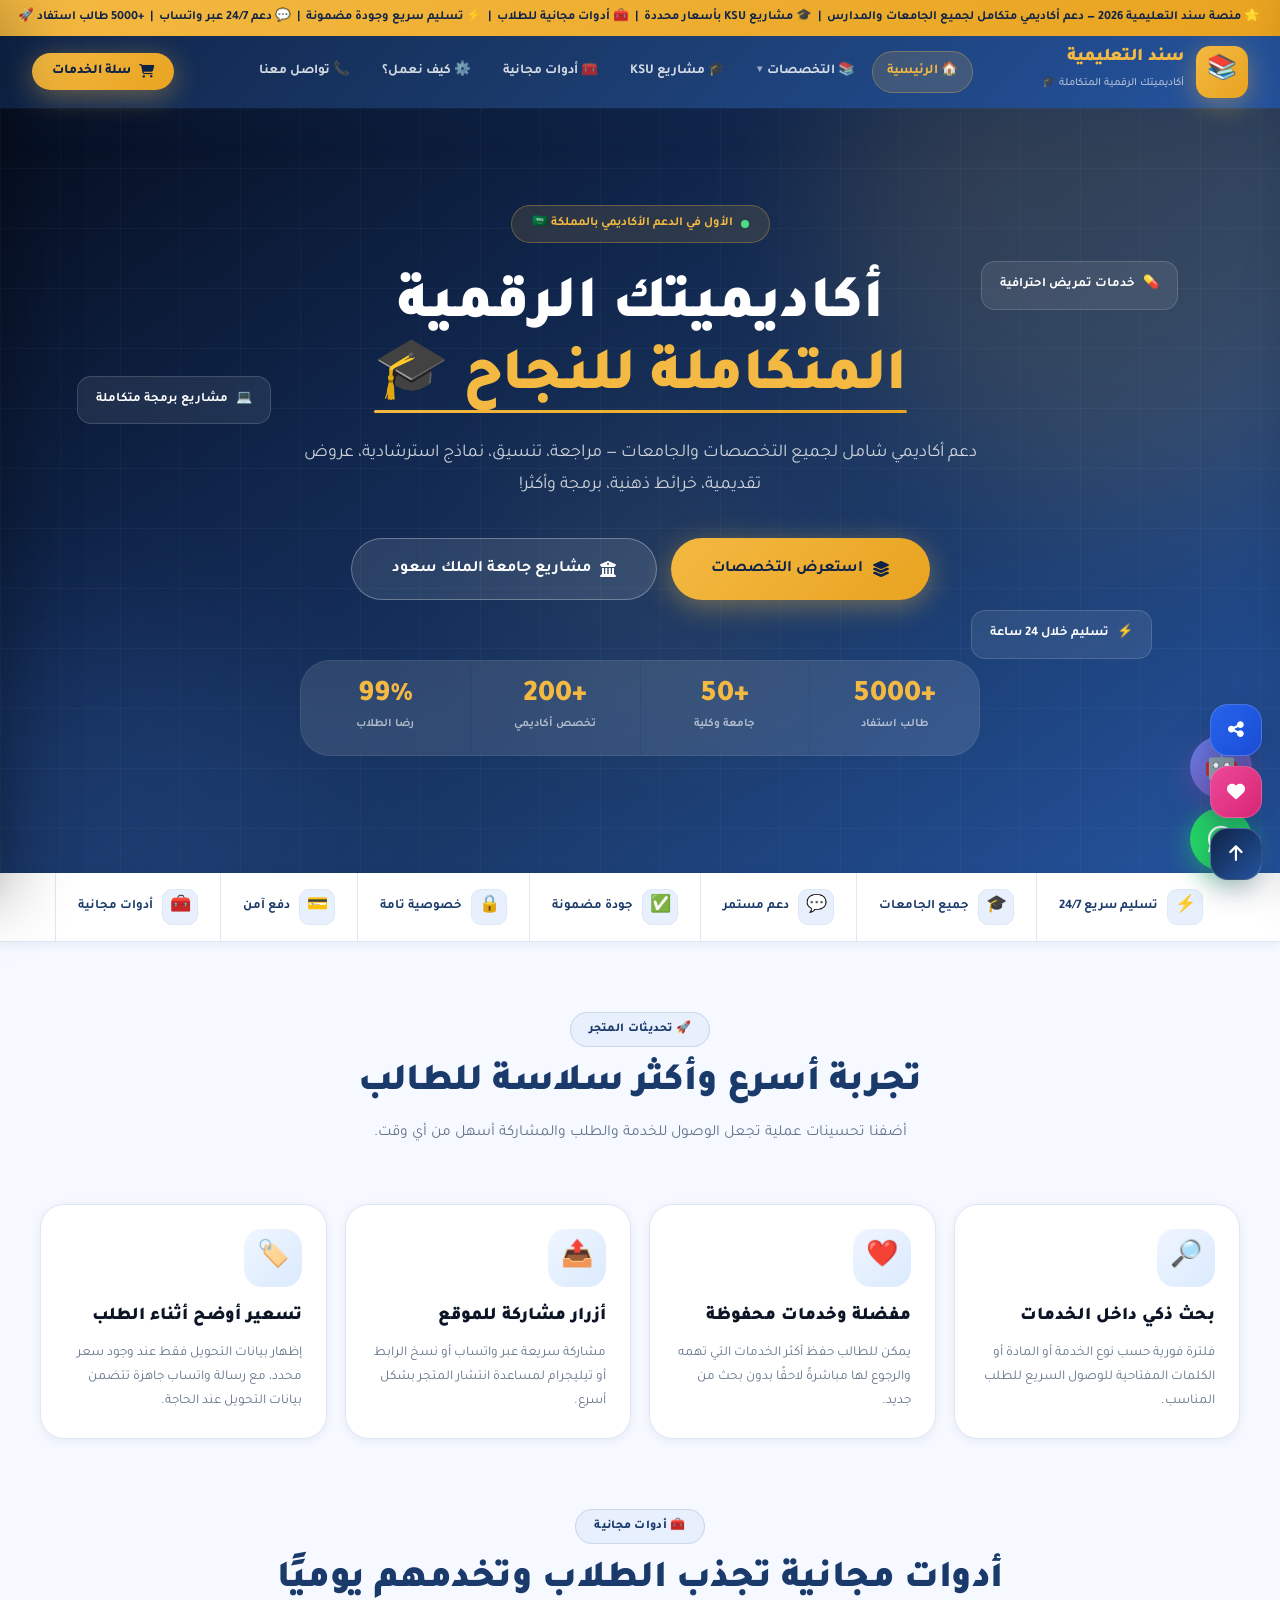
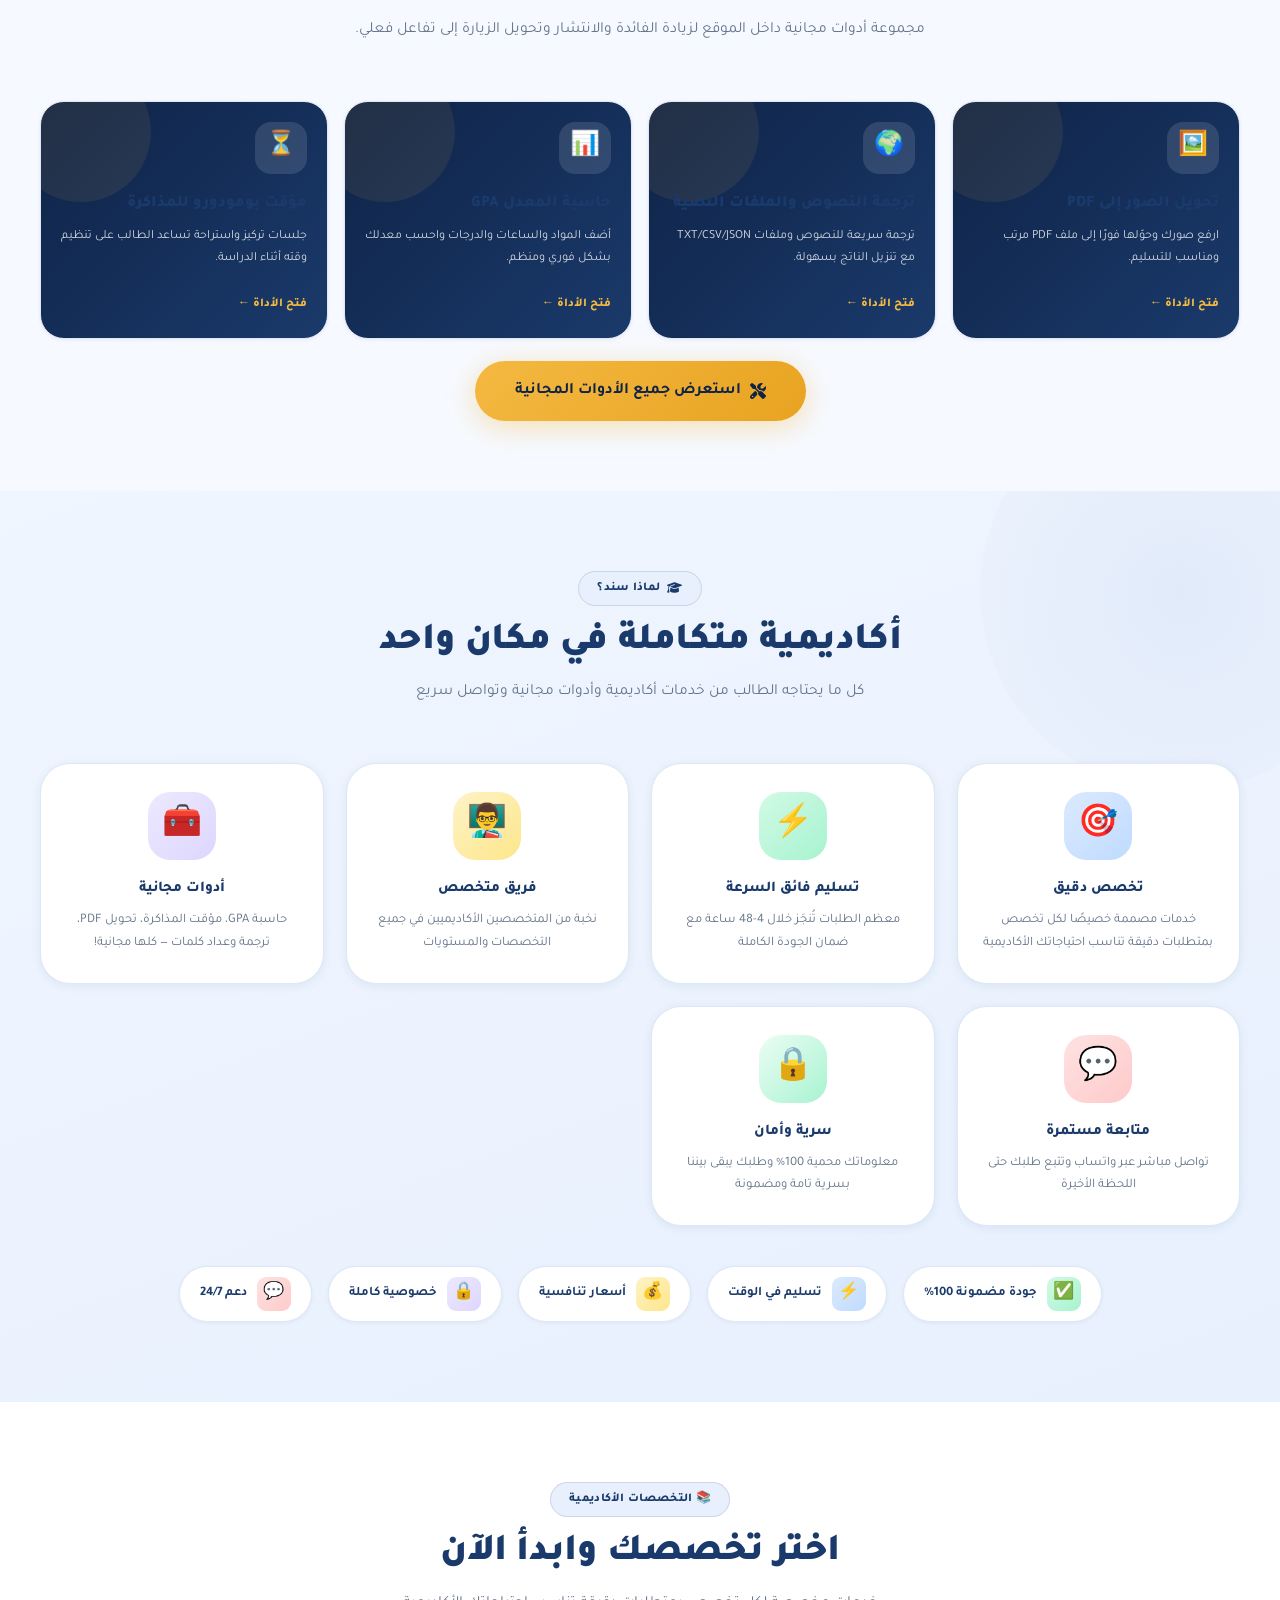
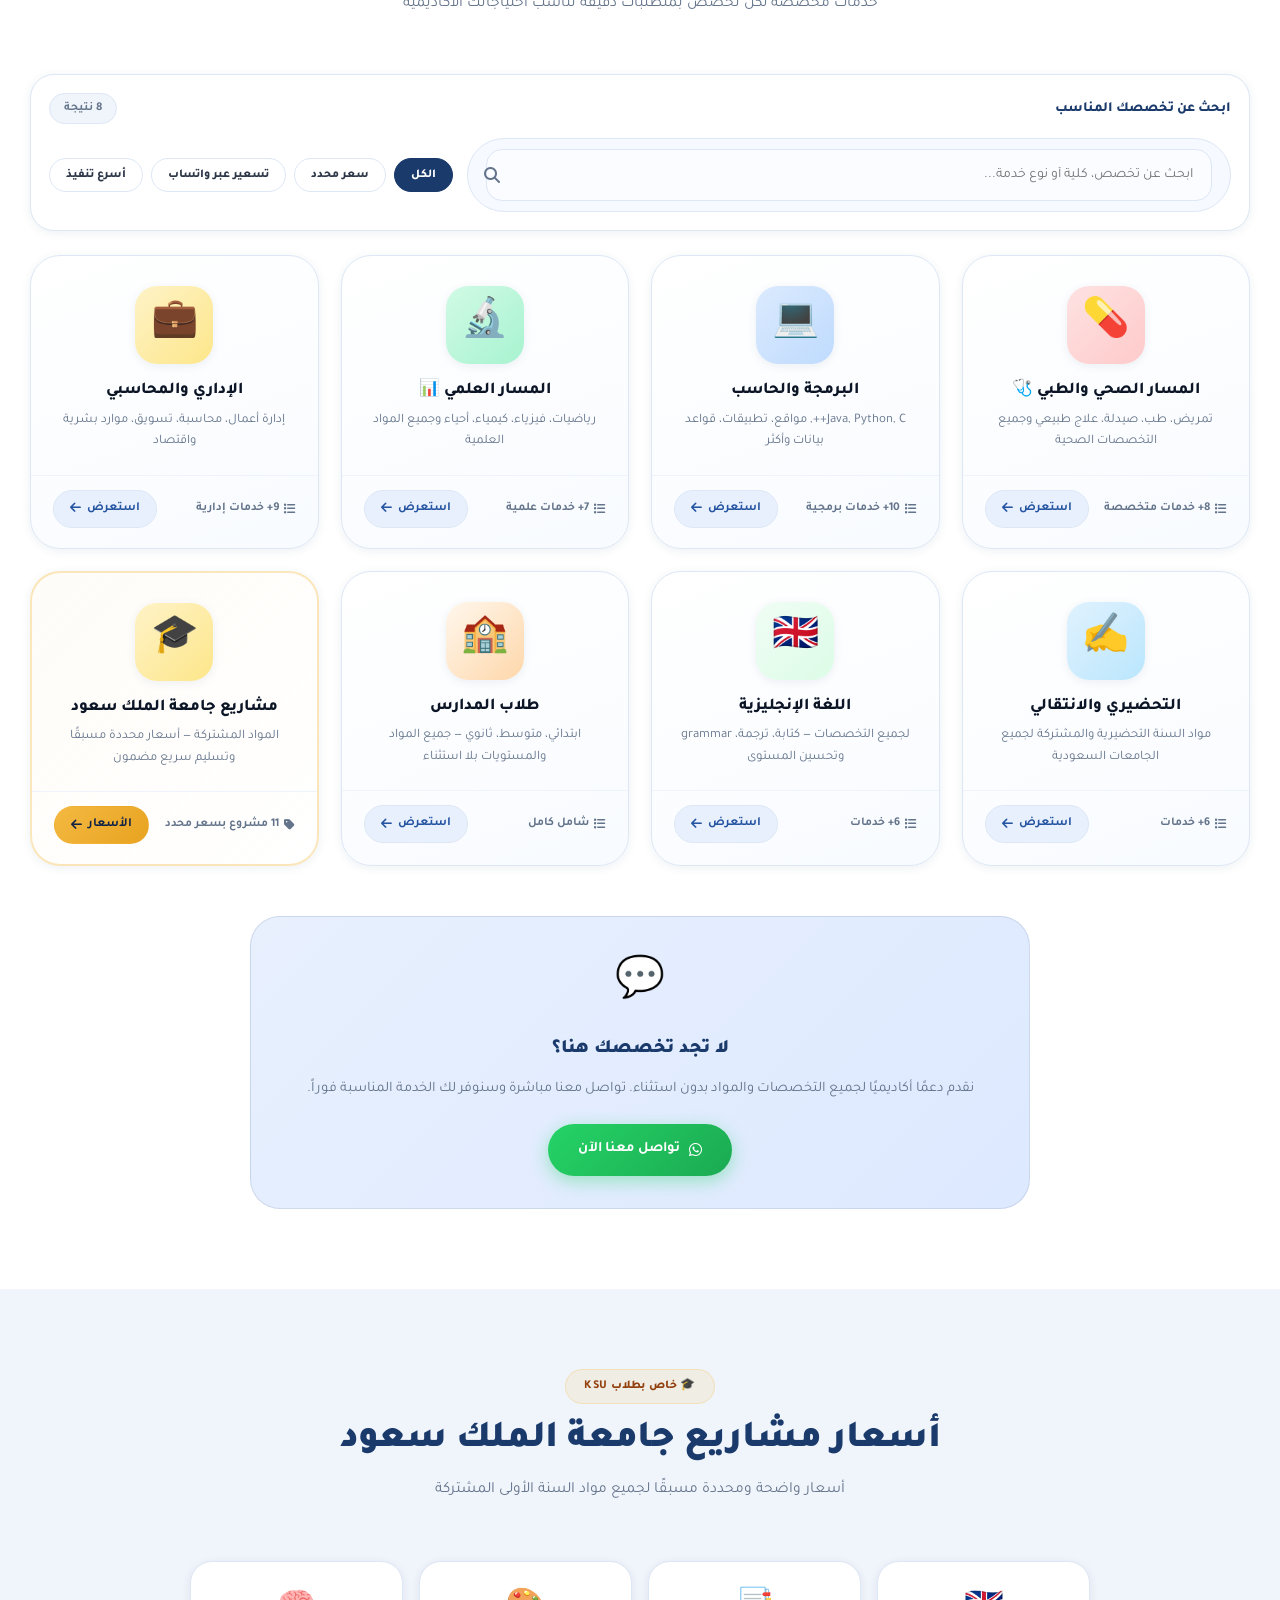
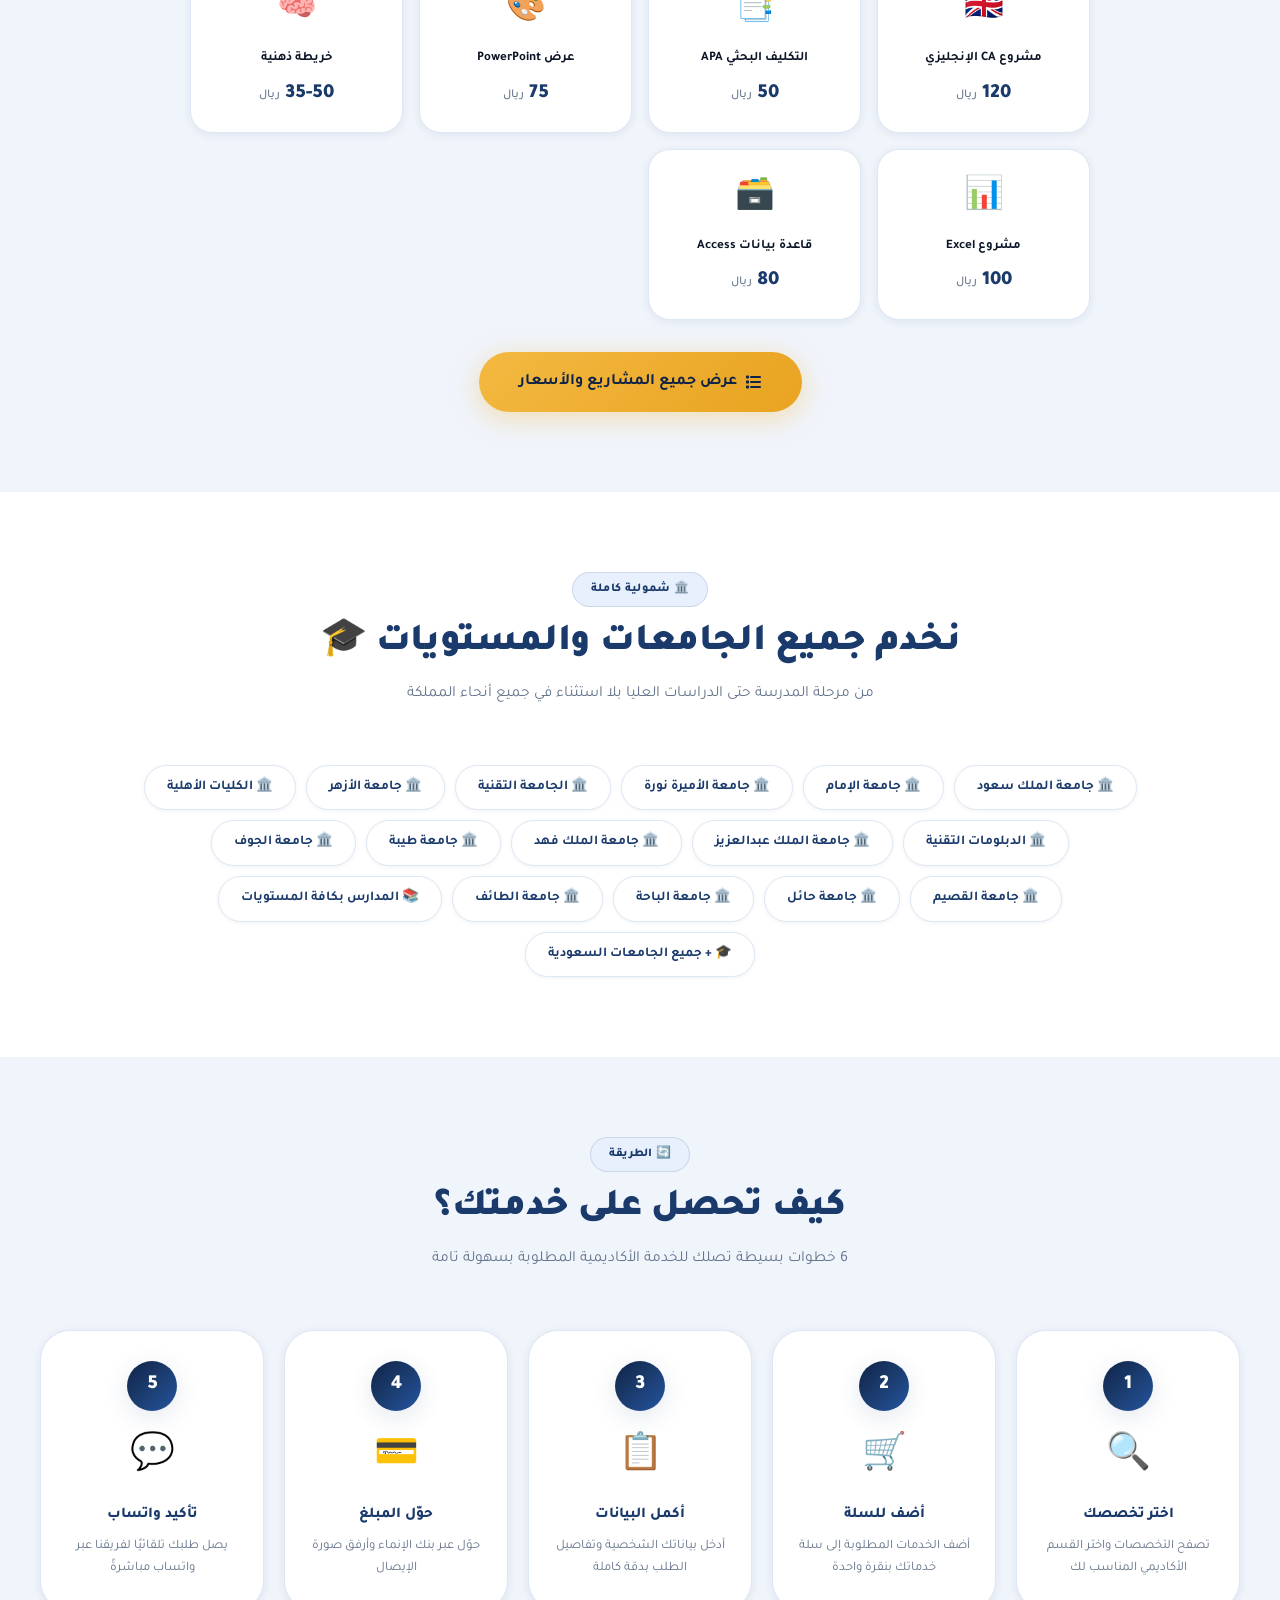
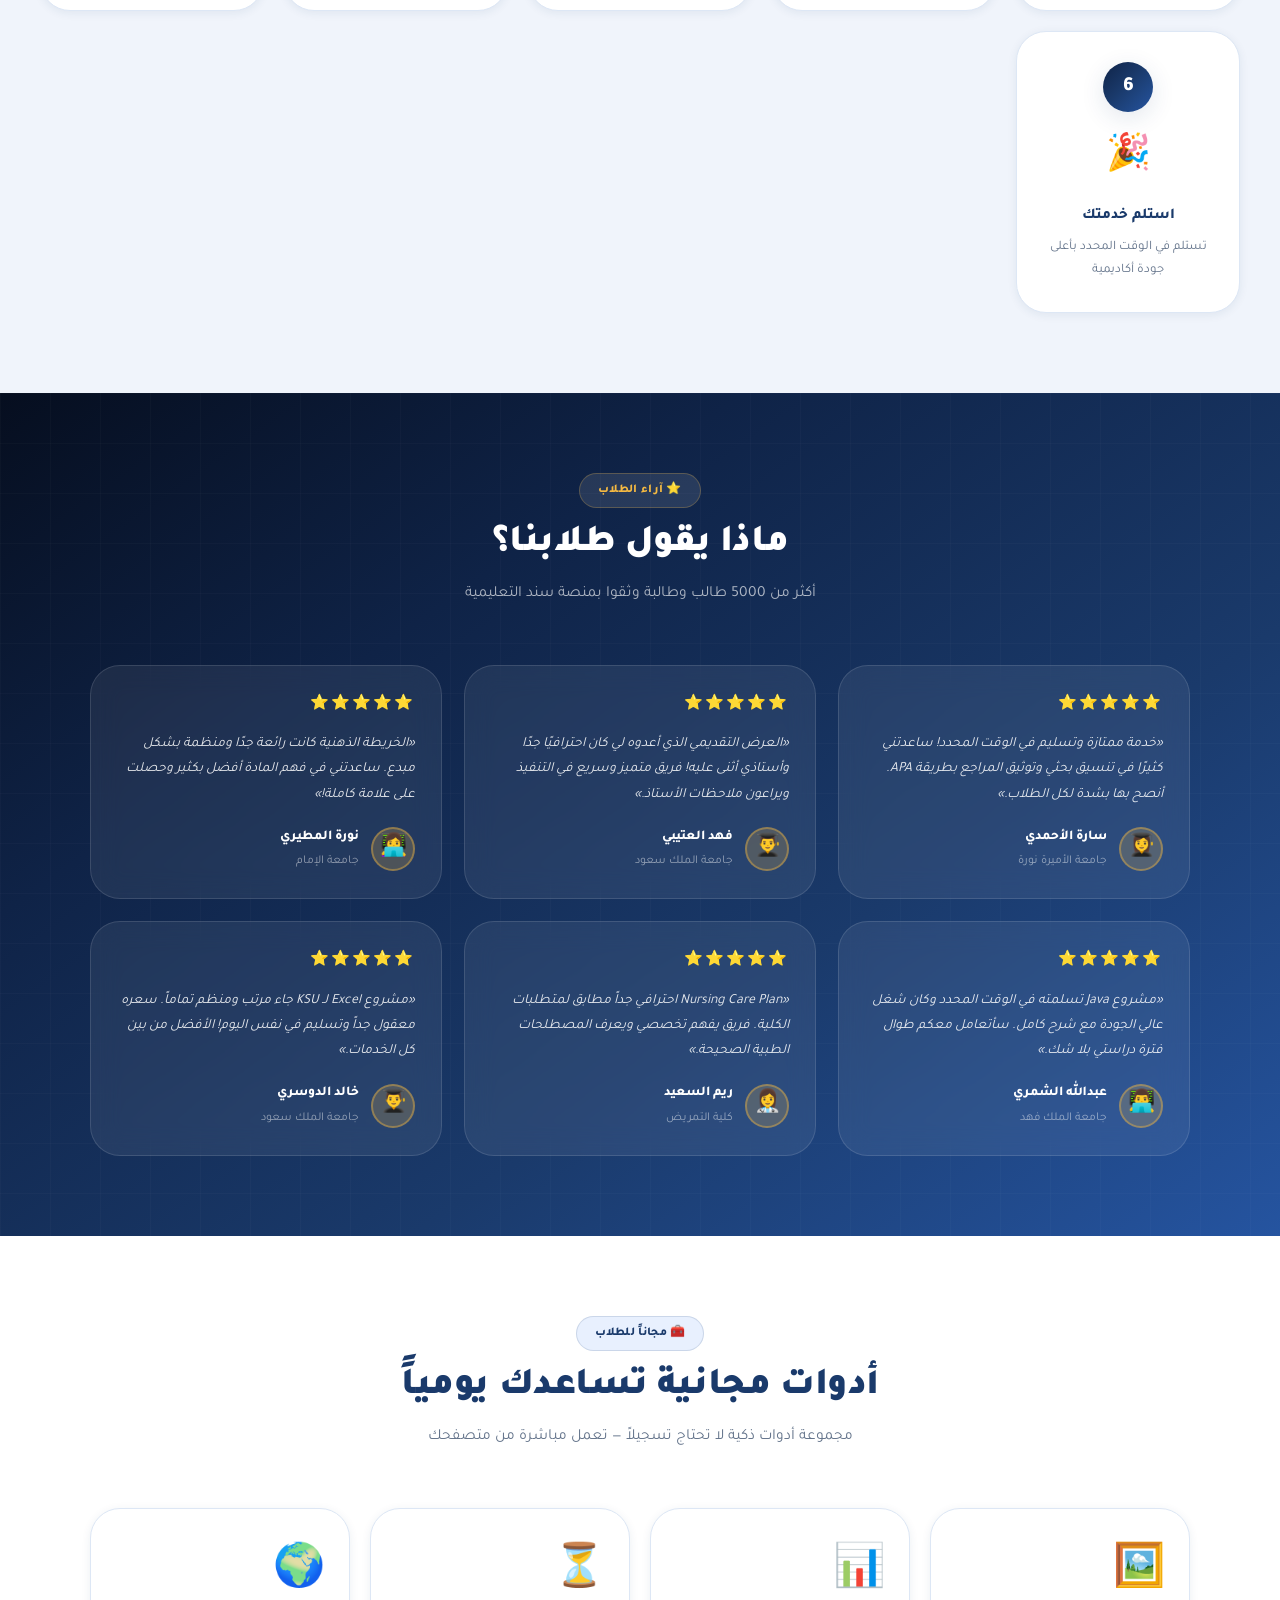
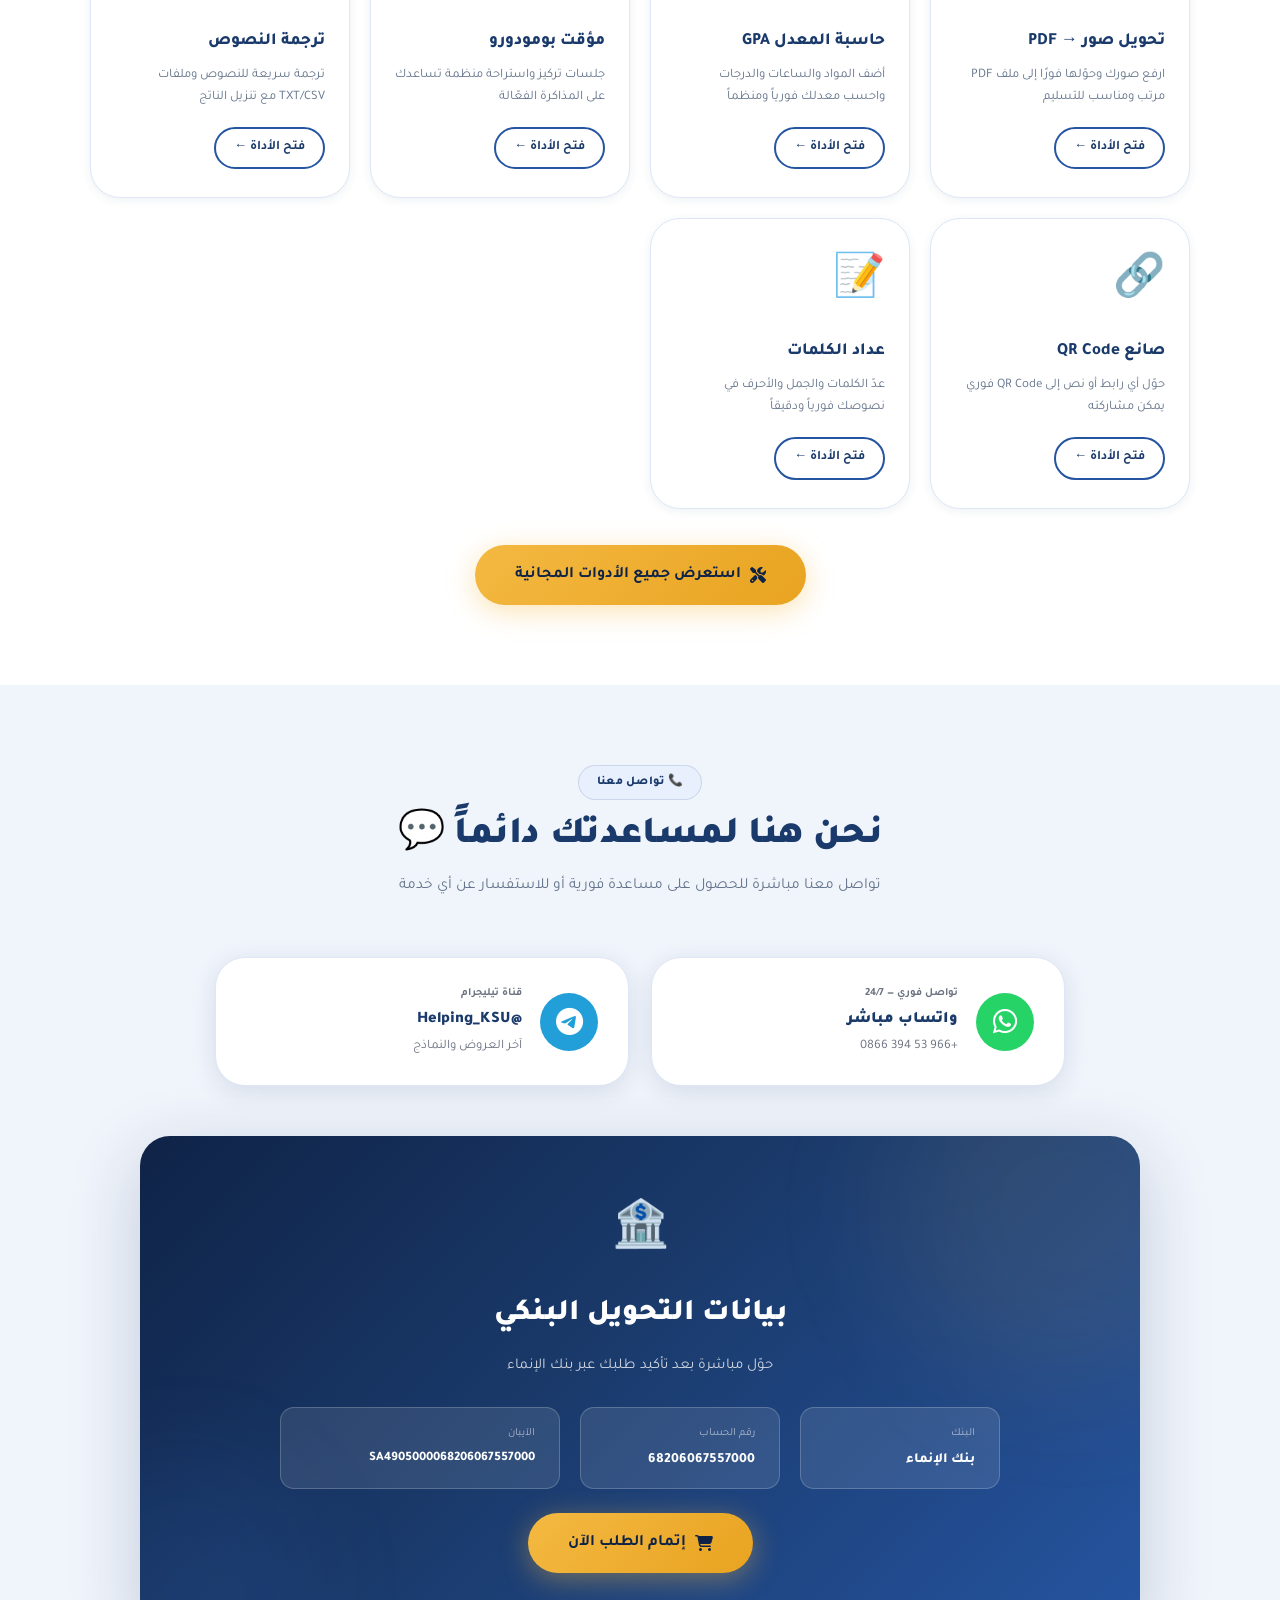
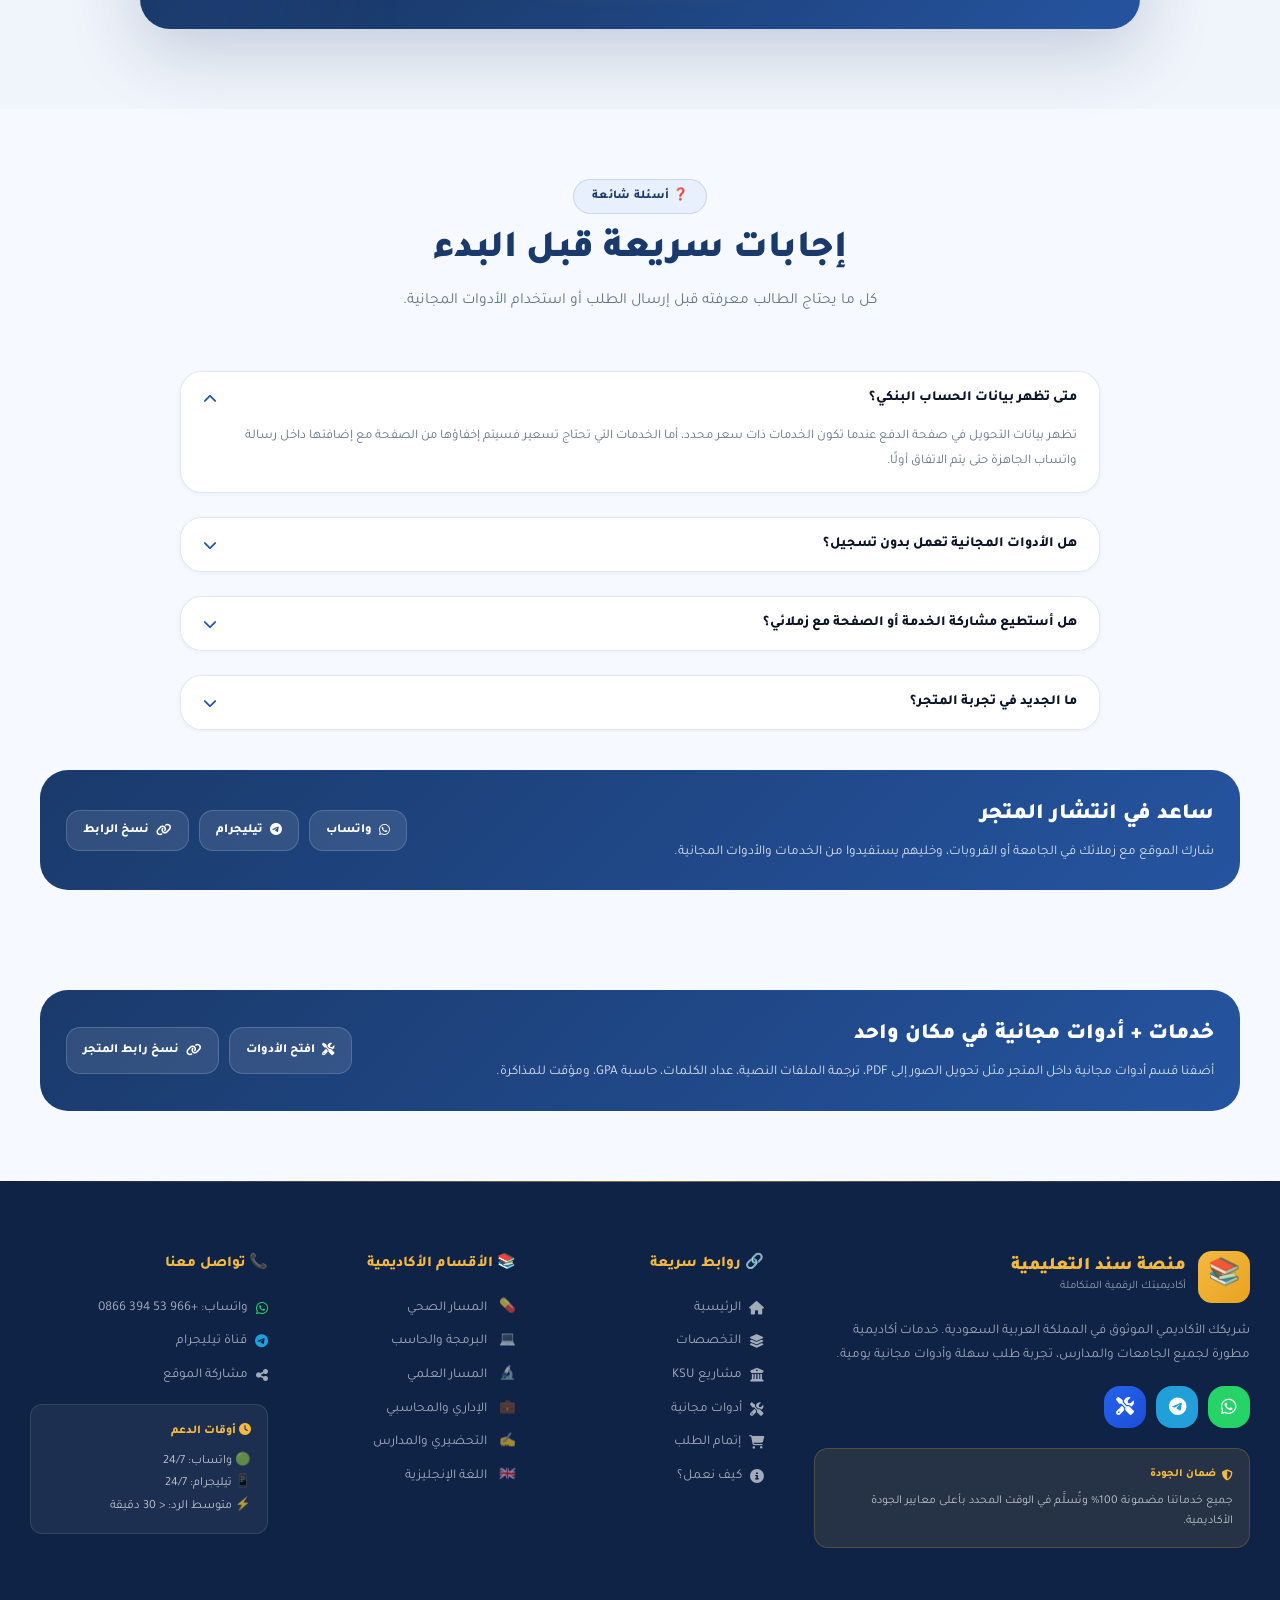
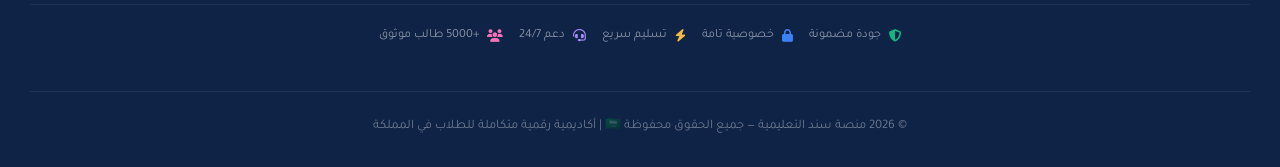
==== index.html @ 2a24bf84 "feat(site): complete منصة سند التعليمية 2026 — full production build ## Pages (10 HTML) - index.html" ====
<!DOCTYPE html>
<html lang="ar" dir="rtl">
<head>
  <meta charset="UTF-8">
  <meta name="viewport" content="width=device-width, initial-scale=1.0">
  <title>منصة سند التعليمية | أكاديميتك الرقمية المتكاملة 📚</title>
  <meta name="description" content="منصة سند التعليمية — أكاديمية رقمية متكاملة لجميع الطلاب في المملكة. دعم أكاديمي شامل، مشاريع KSU، وأدوات مجانية.">
  <link rel="stylesheet" href="css/style.css">
  <link rel="stylesheet" href="css/upgrade.css">
  <link rel="stylesheet" href="https://cdn.jsdelivr.net/npm/@fortawesome/fontawesome-free@6.5.0/css/all.min.css">
  <link href="https://fonts.googleapis.com/css2?family=Tajawal:wght@300;400;500;700;800;900&family=Cairo:wght@400;600;700;900&display=swap" rel="stylesheet">
  <style>
    /* INDEX PAGE EXTRAS */
    .hero-floating-cards {
      position: absolute;
      inset: 0;
      pointer-events: none;
      overflow: hidden;
    }
    .floating-card {
      position: absolute;
      background: rgba(255,255,255,0.08);
      backdrop-filter: blur(10px);
      border: 1px solid rgba(255,255,255,0.15);
      border-radius: 14px;
      padding: 12px 18px;
      font-size: 13px;
      font-weight: 700;
      color: white;
      display: flex;
      align-items: center;
      gap: 8px;
      animation: floatCard 6s ease-in-out infinite;
    }
    .floating-card.fc-1 { top: 20%; right: 8%; animation-delay: 0s; }
    .floating-card.fc-2 { top: 35%; left: 6%; animation-delay: 1.5s; }
    .floating-card.fc-3 { bottom: 28%; right: 10%; animation-delay: 3s; }
    @keyframes floatCard {
      0%, 100% { transform: translateY(0); }
      50% { transform: translateY(-10px); }
    }
    @media(max-width:768px) { .floating-card { display: none; } }

    /* Academy Section */
    .academy-section {
      background: linear-gradient(160deg, #f0f6ff, #e8f0fe);
      position: relative;
      overflow: hidden;
    }
    .academy-section::before {
      content: '';
      position: absolute;
      width: 400px; height: 400px;
      background: radial-gradient(circle, rgba(37,84,160,0.06), transparent);
      top: -100px; right: -100px;
      border-radius: 50%;
    }

    /* Trust Badges */
    .trust-row {
      display: flex;
      gap: 16px;
      flex-wrap: wrap;
      justify-content: center;
      margin-top: 40px;
    }
    .trust-badge {
      display: flex;
      align-items: center;
      gap: 10px;
      background: white;
      border: 1px solid var(--border);
      border-radius: var(--r-full);
      padding: 10px 20px;
      font-size: 13px;
      font-weight: 700;
      color: var(--primary);
      box-shadow: var(--shadow-xs);
      transition: all 0.2s;
    }
    .trust-badge:hover { transform: translateY(-2px); box-shadow: var(--shadow-md); }
    .trust-badge .tb-icon {
      width: 34px; height: 34px;
      border-radius: 9px;
      display: flex; align-items: center; justify-content: center;
      font-size: 17px;
    }

    /* Pricing preview */
    .pricing-preview {
      display: grid;
      grid-template-columns: repeat(auto-fill, minmax(200px, 1fr));
      gap: 16px;
      max-width: 900px;
      margin: 40px auto 0;
    }
    .price-preview-card {
      background: white;
      border-radius: var(--r-lg);
      padding: 20px;
      text-align: center;
      border: 1px solid var(--border);
      box-shadow: var(--shadow-sm);
      transition: all 0.3s;
    }
    .price-preview-card:hover { transform: translateY(-4px); box-shadow: var(--shadow-md); }
    .price-preview-card .ppc-emoji { font-size: 32px; margin-bottom: 10px; }
    .price-preview-card .ppc-name { font-size: 13px; font-weight: 700; color: var(--text-dark); margin-bottom: 6px; }
    .price-preview-card .ppc-price { font-size: 20px; font-weight: 900; color: var(--primary); }
    .price-preview-card .ppc-price small { font-size: 12px; color: var(--text-muted); font-weight: 500; }

    /* Contact cards */
    .contact-card {
      display: flex;
      align-items: center;
      gap: 18px;
      background: white;
      border-radius: var(--r-xl);
      padding: 26px 30px;
      color: var(--text-dark);
      box-shadow: var(--shadow-md);
      border: 1px solid var(--border);
      transition: all 0.3s;
      flex: 1;
      min-width: 260px;
      text-decoration: none;
    }
    .contact-card:hover { transform: translateY(-6px); box-shadow: var(--shadow-xl); }
    .contact-icon {
      width: 58px; height: 58px;
      border-radius: 50%;
      display: flex; align-items: center; justify-content: center;
      font-size: 28px;
      color: white;
      flex-shrink: 0;
    }
  </style>
</head>
<body>

<div id="header-placeholder" data-page="home"></div>

<!-- ===== HERO ===== -->
<section class="hero">
  <div class="hero-bg">
    <div class="orb orb-1"></div>
    <div class="orb orb-2"></div>
    <div class="orb orb-3"></div>
    <div class="grid-pattern"></div>
  </div>

  <!-- Floating decorative cards -->
  <div class="hero-floating-cards">
    <div class="floating-card fc-1"><span>💊</span> خدمات تمريض احترافية</div>
    <div class="floating-card fc-2"><span>💻</span> مشاريع برمجة متكاملة</div>
    <div class="floating-card fc-3"><span>⚡</span> تسليم خلال 24 ساعة</div>
  </div>

  <div class="hero-content">
    <div class="hero-badge">
      <span class="hero-badge-dot"></span>
      الأول في الدعم الأكاديمي بالمملكة 🇸🇦
    </div>
    <h1>أكاديميتك الرقمية<br><span class="highlight">المتكاملة للنجاح 🎓</span></h1>
    <p class="hero-desc">دعم أكاديمي شامل لجميع التخصصات والجامعات — مراجعة، تنسيق، نماذج استرشادية، عروض تقديمية، خرائط ذهنية، برمجة وأكثر!</p>

    <div class="hero-cta">
      <a href="specializations.html" class="btn btn-primary btn-lg">
        <i class="fas fa-layer-group"></i> استعرض التخصصات
      </a>
      <a href="ksu.html" class="btn btn-white btn-lg">
        <i class="fas fa-university"></i> مشاريع جامعة الملك سعود
      </a>
    </div>

    <div class="hero-stats">
      <div class="stat-item">
        <span class="s-num">+5000</span>
        <span class="s-label">طالب استفاد</span>
      </div>
      <div class="stat-item">
        <span class="s-num">+50</span>
        <span class="s-label">جامعة وكلية</span>
      </div>
      <div class="stat-item">
        <span class="s-num">+200</span>
        <span class="s-label">تخصص أكاديمي</span>
      </div>
      <div class="stat-item">
        <span class="s-num">99%</span>
        <span class="s-label">رضا الطلاب</span>
      </div>
    </div>
  </div>
</section>

<!-- ===== FEATURES BAR ===== -->
<div class="features-bar">
  <div class="feat-item"><div class="feat-icon">⚡</div> تسليم سريع 24/7</div>
  <div class="feat-item"><div class="feat-icon">🎓</div> جميع الجامعات</div>
  <div class="feat-item"><div class="feat-icon">💬</div> دعم مستمر</div>
  <div class="feat-item"><div class="feat-icon">✅</div> جودة مضمونة</div>
  <div class="feat-item"><div class="feat-icon">🔒</div> خصوصية تامة</div>
  <div class="feat-item"><div class="feat-icon">💳</div> دفع آمن</div>
  <div class="feat-item"><div class="feat-icon">🧰</div> أدوات مجانية</div>
</div>

<!-- ===== ACADEMY FEATURES ===== -->
<section class="section academy-section" id="academy">
  <div class="section-header reveal">
    <div class="section-chip"><i class="fas fa-graduation-cap"></i> لماذا سند؟</div>
    <h2 class="section-title">أكاديمية متكاملة في مكان واحد</h2>
    <p class="section-subtitle">كل ما يحتاجه الطالب من خدمات أكاديمية وأدوات مجانية وتواصل سريع</p>
  </div>
  <div class="academy-features">
    <div class="academy-feature-card reveal reveal-delay-1">
      <div class="af-icon" style="background:linear-gradient(135deg,#dbeafe,#bfdbfe);">🎯</div>
      <h3>تخصص دقيق</h3>
      <p>خدمات مصممة خصيصًا لكل تخصص بمتطلبات دقيقة تناسب احتياجاتك الأكاديمية</p>
    </div>
    <div class="academy-feature-card reveal reveal-delay-2">
      <div class="af-icon" style="background:linear-gradient(135deg,#d1fae5,#a7f3d0);">⚡</div>
      <h3>تسليم فائق السرعة</h3>
      <p>معظم الطلبات تُنجَز خلال 4-48 ساعة مع ضمان الجودة الكاملة</p>
    </div>
    <div class="academy-feature-card reveal reveal-delay-3">
      <div class="af-icon" style="background:linear-gradient(135deg,#fef3c7,#fde68a);">👨‍🏫</div>
      <h3>فريق متخصص</h3>
      <p>نخبة من المتخصصين الأكاديميين في جميع التخصصات والمستويات</p>
    </div>
    <div class="academy-feature-card reveal reveal-delay-1">
      <div class="af-icon" style="background:linear-gradient(135deg,#ede9fe,#ddd6fe);">🧰</div>
      <h3>أدوات مجانية</h3>
      <p>حاسبة GPA، مؤقت المذاكرة، تحويل PDF، ترجمة وعداد كلمات — كلها مجانية!</p>
    </div>
    <div class="academy-feature-card reveal reveal-delay-2">
      <div class="af-icon" style="background:linear-gradient(135deg,#fee2e2,#fecaca);">💬</div>
      <h3>متابعة مستمرة</h3>
      <p>تواصل مباشر عبر واتساب وتتبع طلبك حتى اللحظة الأخيرة</p>
    </div>
    <div class="academy-feature-card reveal reveal-delay-3">
      <div class="af-icon" style="background:linear-gradient(135deg,#ecfdf5,#a7f3d0);">🔒</div>
      <h3>سرية وأمان</h3>
      <p>معلوماتك محمية 100% وطلبك يبقى بيننا بسرية تامة ومضمونة</p>
    </div>
  </div>

  <div class="trust-row reveal">
    <div class="trust-badge"><div class="tb-icon" style="background:linear-gradient(135deg,#d1fae5,#a7f3d0);">✅</div> جودة مضمونة 100%</div>
    <div class="trust-badge"><div class="tb-icon" style="background:linear-gradient(135deg,#dbeafe,#bfdbfe);">⚡</div> تسليم في الوقت</div>
    <div class="trust-badge"><div class="tb-icon" style="background:linear-gradient(135deg,#fef3c7,#fde68a);">💰</div> أسعار تنافسية</div>
    <div class="trust-badge"><div class="tb-icon" style="background:linear-gradient(135deg,#ede9fe,#ddd6fe);">🔒</div> خصوصية كاملة</div>
    <div class="trust-badge"><div class="tb-icon" style="background:linear-gradient(135deg,#fee2e2,#fecaca);">💬</div> دعم 24/7</div>
  </div>
</section>

<!-- ===== SPECIALIZATIONS ===== -->
<section class="section section-alt" id="specializations">
  <div class="section-header reveal">
    <div class="section-chip">📚 التخصصات الأكاديمية</div>
    <h2 class="section-title">اختر تخصصك وابدأ الآن</h2>
    <p class="section-subtitle">خدمات مخصصة لكل تخصص بمتطلبات دقيقة تناسب احتياجاتك الأكاديمية</p>
  </div>
  <div class="spec-grid">

    <a href="health.html" class="spec-card spec-health reveal reveal-delay-1">
      <div class="spec-card-header">
        <div class="spec-card-icon">💊</div>
        <h3 class="spec-card-title">المسار الصحي والطبي 🩺</h3>
        <p class="spec-card-desc">تمريض، طب، صيدلة، علاج طبيعي وجميع التخصصات الصحية</p>
      </div>
      <div class="spec-card-footer">
        <span class="spec-services-count"><i class="fas fa-list"></i> 8+ خدمات متخصصة</span>
        <span class="spec-go-btn">استعرض <i class="fas fa-arrow-left"></i></span>
      </div>
    </a>

    <a href="cs.html" class="spec-card spec-cs reveal reveal-delay-2">
      <div class="spec-card-header">
        <div class="spec-card-icon">💻</div>
        <h3 class="spec-card-title">البرمجة والحاسب</h3>
        <p class="spec-card-desc">Java, Python, C++, مواقع، تطبيقات، قواعد بيانات وأكثر</p>
      </div>
      <div class="spec-card-footer">
        <span class="spec-services-count"><i class="fas fa-list"></i> 10+ خدمات برمجية</span>
        <span class="spec-go-btn">استعرض <i class="fas fa-arrow-left"></i></span>
      </div>
    </a>

    <a href="science.html" class="spec-card spec-science reveal reveal-delay-3">
      <div class="spec-card-header">
        <div class="spec-card-icon">🔬</div>
        <h3 class="spec-card-title">المسار العلمي 📊</h3>
        <p class="spec-card-desc">رياضيات، فيزياء، كيمياء، أحياء وجميع المواد العلمية</p>
      </div>
      <div class="spec-card-footer">
        <span class="spec-services-count"><i class="fas fa-list"></i> 7+ خدمات علمية</span>
        <span class="spec-go-btn">استعرض <i class="fas fa-arrow-left"></i></span>
      </div>
    </a>

    <a href="business.html" class="spec-card spec-business reveal reveal-delay-1">
      <div class="spec-card-header">
        <div class="spec-card-icon">💼</div>
        <h3 class="spec-card-title">الإداري والمحاسبي</h3>
        <p class="spec-card-desc">إدارة أعمال، محاسبة، تسويق، موارد بشرية واقتصاد</p>
      </div>
      <div class="spec-card-footer">
        <span class="spec-services-count"><i class="fas fa-list"></i> 9+ خدمات إدارية</span>
        <span class="spec-go-btn">استعرض <i class="fas fa-arrow-left"></i></span>
      </div>
    </a>

    <a href="preparatory.html" class="spec-card spec-prep reveal reveal-delay-2">
      <div class="spec-card-header">
        <div class="spec-card-icon">✍️</div>
        <h3 class="spec-card-title">التحضيري والانتقالي</h3>
        <p class="spec-card-desc">مواد السنة التحضيرية والمشتركة لجميع الجامعات السعودية</p>
      </div>
      <div class="spec-card-footer">
        <span class="spec-services-count"><i class="fas fa-list"></i> 6+ خدمات</span>
        <span class="spec-go-btn">استعرض <i class="fas fa-arrow-left"></i></span>
      </div>
    </a>

    <a href="preparatory.html#english" class="spec-card spec-english reveal reveal-delay-3">
      <div class="spec-card-header">
        <div class="spec-card-icon">🇬🇧</div>
        <h3 class="spec-card-title">اللغة الإنجليزية</h3>
        <p class="spec-card-desc">لجميع التخصصات — كتابة، ترجمة، grammar وتحسين المستوى</p>
      </div>
      <div class="spec-card-footer">
        <span class="spec-services-count"><i class="fas fa-list"></i> 6+ خدمات</span>
        <span class="spec-go-btn">استعرض <i class="fas fa-arrow-left"></i></span>
      </div>
    </a>

    <a href="preparatory.html#school" class="spec-card spec-school reveal reveal-delay-1">
      <div class="spec-card-header">
        <div class="spec-card-icon">🏫</div>
        <h3 class="spec-card-title">طلاب المدارس</h3>
        <p class="spec-card-desc">ابتدائي، متوسط، ثانوي — جميع المواد والمستويات بلا استثناء</p>
      </div>
      <div class="spec-card-footer">
        <span class="spec-services-count"><i class="fas fa-list"></i> شامل كامل</span>
        <span class="spec-go-btn">استعرض <i class="fas fa-arrow-left"></i></span>
      </div>
    </a>

    <a href="ksu.html" class="spec-card reveal reveal-delay-2" style="border:2px solid rgba(244,185,66,0.35);background:linear-gradient(135deg,rgba(244,185,66,0.04),white);">
      <div class="spec-card-header">
        <div class="spec-card-icon" style="background:linear-gradient(135deg,#fef3c7,#fde68a);">🎓</div>
        <h3 class="spec-card-title">مشاريع جامعة الملك سعود</h3>
        <p class="spec-card-desc">المواد المشتركة — أسعار محددة مسبقًا وتسليم سريع مضمون</p>
      </div>
      <div class="spec-card-footer">
        <span class="spec-services-count"><i class="fas fa-tag"></i> 11 مشروع بسعر محدد</span>
        <span class="spec-go-btn" style="background:var(--grad-gold);color:var(--primary-dark);border-color:transparent;">الأسعار <i class="fas fa-arrow-left"></i></span>
      </div>
    </a>

  </div>

  <!-- Can't find your specialization -->
  <div class="reveal" style="max-width:780px;margin:50px auto 0;background:linear-gradient(135deg,var(--accent),#dde9ff);border-radius:var(--r-xl);padding:32px 36px;border:1.5px solid rgba(26,58,107,0.12);text-align:center;">
    <div style="font-size:40px;margin-bottom:14px;">💬</div>
    <h3 style="font-size:19px;font-weight:900;color:var(--primary);margin-bottom:10px;">لا تجد تخصصك هنا؟</h3>
    <p style="font-size:14.5px;color:var(--text-muted);margin-bottom:22px;line-height:1.8;">نقدم دعمًا أكاديميًا لجميع التخصصات والمواد بدون استثناء. تواصل معنا مباشرة وسنوفر لك الخدمة المناسبة فوراً.</p>
    <a href="https://wa.me/966533940866" target="_blank" class="btn btn-wa">
      <i class="fab fa-whatsapp"></i> تواصل معنا الآن
    </a>
  </div>
</section>

<!-- ===== KSU PRICING PREVIEW ===== -->
<section class="section" style="background:var(--bg-gray);">
  <div class="section-header reveal">
    <div class="section-chip" style="background:rgba(244,185,66,0.12);color:#92400e;border-color:rgba(244,185,66,0.25);">🎓 خاص بطلاب KSU</div>
    <h2 class="section-title">أسعار مشاريع جامعة الملك سعود</h2>
    <p class="section-subtitle">أسعار واضحة ومحددة مسبقًا لجميع مواد السنة الأولى المشتركة</p>
  </div>
  <div class="pricing-preview reveal">
    <div class="price-preview-card">
      <div class="ppc-emoji">🇬🇧</div>
      <div class="ppc-name">مشروع CA الإنجليزي</div>
      <div class="ppc-price">120 <small>ريال</small></div>
    </div>
    <div class="price-preview-card">
      <div class="ppc-emoji">📑</div>
      <div class="ppc-name">التكليف البحثي APA</div>
      <div class="ppc-price">50 <small>ريال</small></div>
    </div>
    <div class="price-preview-card">
      <div class="ppc-emoji">🎨</div>
      <div class="ppc-name">عرض PowerPoint</div>
      <div class="ppc-price">75 <small>ريال</small></div>
    </div>
    <div class="price-preview-card">
      <div class="ppc-emoji">🧠</div>
      <div class="ppc-name">خريطة ذهنية</div>
      <div class="ppc-price">35-50 <small>ريال</small></div>
    </div>
    <div class="price-preview-card">
      <div class="ppc-emoji">📊</div>
      <div class="ppc-name">مشروع Excel</div>
      <div class="ppc-price">100 <small>ريال</small></div>
    </div>
    <div class="price-preview-card">
      <div class="ppc-emoji">🗃️</div>
      <div class="ppc-name">قاعدة بيانات Access</div>
      <div class="ppc-price">80 <small>ريال</small></div>
    </div>
  </div>
  <div style="text-align:center;margin-top:32px;" class="reveal">
    <a href="ksu.html" class="btn btn-primary btn-lg">
      <i class="fas fa-list"></i> عرض جميع المشاريع والأسعار
    </a>
  </div>
</section>

<!-- ===== UNIVERSITIES ===== -->
<section class="section section-alt" id="universities">
  <div class="section-header reveal">
    <div class="section-chip">🏛️ شمولية كاملة</div>
    <h2 class="section-title">نخدم جميع الجامعات والمستويات 🎓</h2>
    <p class="section-subtitle">من مرحلة المدرسة حتى الدراسات العليا بلا استثناء في جميع أنحاء المملكة</p>
  </div>
  <div class="uni-cloud reveal">
    <span class="uni-pill">🏛️ جامعة الملك سعود</span>
    <span class="uni-pill">🏛️ جامعة الإمام</span>
    <span class="uni-pill">🏛️ جامعة الأميرة نورة</span>
    <span class="uni-pill">🏛️ الجامعة التقنية</span>
    <span class="uni-pill">🏛️ جامعة الأزهر</span>
    <span class="uni-pill">🏛️ الكليات الأهلية</span>
    <span class="uni-pill">🏛️ الدبلومات التقنية</span>
    <span class="uni-pill">🏛️ جامعة الملك عبدالعزيز</span>
    <span class="uni-pill">🏛️ جامعة الملك فهد</span>
    <span class="uni-pill">🏛️ جامعة طيبة</span>
    <span class="uni-pill">🏛️ جامعة الجوف</span>
    <span class="uni-pill">🏛️ جامعة القصيم</span>
    <span class="uni-pill">🏛️ جامعة حائل</span>
    <span class="uni-pill">🏛️ جامعة الباحة</span>
    <span class="uni-pill">🏛️ جامعة الطائف</span>
    <span class="uni-pill">📚 المدارس بكافة المستويات</span>
    <span class="uni-pill">🎓 + جميع الجامعات السعودية</span>
  </div>
</section>

<!-- ===== HOW IT WORKS ===== -->
<section class="section" style="background:var(--bg-gray);" id="how">
  <div class="section-header reveal">
    <div class="section-chip">🔄 الطريقة</div>
    <h2 class="section-title">كيف تحصل على خدمتك؟</h2>
    <p class="section-subtitle">6 خطوات بسيطة تصلك للخدمة الأكاديمية المطلوبة بسهولة تامة</p>
  </div>
  <div class="how-grid">
    <div class="step-card reveal reveal-delay-1">
      <div class="step-num">1</div>
      <div class="step-emoji">🔍</div>
      <h4 class="step-title">اختر تخصصك</h4>
      <p class="step-desc">تصفح التخصصات واختر القسم الأكاديمي المناسب لك</p>
    </div>
    <div class="step-card reveal reveal-delay-2">
      <div class="step-num">2</div>
      <div class="step-emoji">🛒</div>
      <h4 class="step-title">أضف للسلة</h4>
      <p class="step-desc">أضف الخدمات المطلوبة إلى سلة خدماتك بنقرة واحدة</p>
    </div>
    <div class="step-card reveal reveal-delay-3">
      <div class="step-num">3</div>
      <div class="step-emoji">📋</div>
      <h4 class="step-title">أكمل البيانات</h4>
      <p class="step-desc">أدخل بياناتك الشخصية وتفاصيل الطلب بدقة كاملة</p>
    </div>
    <div class="step-card reveal reveal-delay-1">
      <div class="step-num">4</div>
      <div class="step-emoji">💳</div>
      <h4 class="step-title">حوّل المبلغ</h4>
      <p class="step-desc">حوّل عبر بنك الإنماء وأرفق صورة الإيصال</p>
    </div>
    <div class="step-card reveal reveal-delay-2">
      <div class="step-num">5</div>
      <div class="step-emoji">💬</div>
      <h4 class="step-title">تأكيد واتساب</h4>
      <p class="step-desc">يصل طلبك تلقائيًا لفريقنا عبر واتساب مباشرةً</p>
    </div>
    <div class="step-card reveal reveal-delay-3">
      <div class="step-num">6</div>
      <div class="step-emoji">🎉</div>
      <h4 class="step-title">استلم خدمتك</h4>
      <p class="step-desc">تستلم في الوقت المحدد بأعلى جودة أكاديمية</p>
    </div>
  </div>
</section>

<!-- ===== TESTIMONIALS ===== -->
<section class="testimonials-section" id="testimonials">
  <div class="section-header reveal" style="position:relative;z-index:1;">
    <div class="section-chip" style="background:rgba(255,255,255,0.1);color:#f4b942;border-color:rgba(244,185,66,0.25);">⭐ آراء الطلاب</div>
    <h2 class="section-title" style="color:white;">ماذا يقول طلابنا؟</h2>
    <p class="section-subtitle" style="color:rgba(255,255,255,0.65);">أكثر من 5000 طالب وطالبة وثقوا بمنصة سند التعليمية</p>
  </div>
  <div class="testimonials-grid">
    <div class="t-card reveal">
      <div class="t-stars">⭐⭐⭐⭐⭐</div>
      <p class="t-text">«خدمة ممتازة وتسليم في الوقت المحدد! ساعدتني كثيرًا في تنسيق بحثي وتوثيق المراجع بطريقة APA. أنصح بها بشدة لكل الطلاب.»</p>
      <div class="t-author">
        <div class="t-avatar">👩‍🎓</div>
        <div><div class="t-name">سارة الأحمدي</div><div class="t-uni">جامعة الأميرة نورة</div></div>
      </div>
    </div>
    <div class="t-card reveal reveal-delay-2">
      <div class="t-stars">⭐⭐⭐⭐⭐</div>
      <p class="t-text">«العرض التقديمي الذي أعدوه لي كان احترافيًا جدًا وأستاذي أثنى عليه! فريق متميز وسريع في التنفيذ ويراعون ملاحظات الأستاذ.»</p>
      <div class="t-author">
        <div class="t-avatar">👨‍🎓</div>
        <div><div class="t-name">فهد العتيبي</div><div class="t-uni">جامعة الملك سعود</div></div>
      </div>
    </div>
    <div class="t-card reveal reveal-delay-3">
      <div class="t-stars">⭐⭐⭐⭐⭐</div>
      <p class="t-text">«الخريطة الذهنية كانت رائعة جدًا ومنظمة بشكل مبدع. ساعدتني في فهم المادة أفضل بكثير وحصلت على علامة كاملة!»</p>
      <div class="t-author">
        <div class="t-avatar">👩‍💻</div>
        <div><div class="t-name">نورة المطيري</div><div class="t-uni">جامعة الإمام</div></div>
      </div>
    </div>
    <div class="t-card reveal">
      <div class="t-stars">⭐⭐⭐⭐⭐</div>
      <p class="t-text">«مشروع Java تسلمته في الوقت المحدد وكان شغل عالي الجودة مع شرح كامل. سأتعامل معكم طوال فترة دراستي بلا شك.»</p>
      <div class="t-author">
        <div class="t-avatar">👨‍💻</div>
        <div><div class="t-name">عبدالله الشمري</div><div class="t-uni">جامعة الملك فهد</div></div>
      </div>
    </div>
    <div class="t-card reveal reveal-delay-2">
      <div class="t-stars">⭐⭐⭐⭐⭐</div>
      <p class="t-text">«Nursing Care Plan احترافي جداً مطابق لمتطلبات الكلية. فريق يفهم تخصصي ويعرف المصطلحات الطبية الصحيحة.»</p>
      <div class="t-author">
        <div class="t-avatar">👩‍⚕️</div>
        <div><div class="t-name">ريم السعيد</div><div class="t-uni">كلية التمريض</div></div>
      </div>
    </div>
    <div class="t-card reveal reveal-delay-3">
      <div class="t-stars">⭐⭐⭐⭐⭐</div>
      <p class="t-text">«مشروع Excel لـ KSU جاء مرتب ومنظم تماماً. سعره معقول جداً وتسليم في نفس اليوم! الأفضل من بين كل الخدمات.»</p>
      <div class="t-author">
        <div class="t-avatar">👨‍🎓</div>
        <div><div class="t-name">خالد الدوسري</div><div class="t-uni">جامعة الملك سعود</div></div>
      </div>
    </div>
  </div>
</section>

<!-- ===== FREE TOOLS TEASER ===== -->
<section class="section section-alt">
  <div class="section-header reveal">
    <div class="section-chip">🧰 مجاناً للطلاب</div>
    <h2 class="section-title">أدوات مجانية تساعدك يومياً</h2>
    <p class="section-subtitle">مجموعة أدوات ذكية لا تحتاج تسجيلاً — تعمل مباشرة من متصفحك</p>
  </div>
  <div style="display:grid;grid-template-columns:repeat(auto-fill,minmax(220px,1fr));gap:20px;max-width:1100px;margin:0 auto;">
    <div class="tool-card reveal reveal-delay-1">
      <div class="tool-card-icon">🖼️</div>
      <h3>تحويل صور → PDF</h3>
      <p>ارفع صورك وحوّلها فورًا إلى ملف PDF مرتب ومناسب للتسليم</p>
      <a href="tools.html" class="btn btn-outline-primary btn-sm">فتح الأداة ←</a>
    </div>
    <div class="tool-card reveal reveal-delay-2">
      <div class="tool-card-icon">📊</div>
      <h3>حاسبة المعدل GPA</h3>
      <p>أضف المواد والساعات والدرجات واحسب معدلك فورياً ومنظماً</p>
      <a href="tools.html#gpa" class="btn btn-outline-primary btn-sm">فتح الأداة ←</a>
    </div>
    <div class="tool-card reveal reveal-delay-3">
      <div class="tool-card-icon">⏳</div>
      <h3>مؤقت بومودورو</h3>
      <p>جلسات تركيز واستراحة منظمة تساعدك على المذاكرة الفعّالة</p>
      <a href="tools.html#pomodoro" class="btn btn-outline-primary btn-sm">فتح الأداة ←</a>
    </div>
    <div class="tool-card reveal reveal-delay-1">
      <div class="tool-card-icon">🌍</div>
      <h3>ترجمة النصوص</h3>
      <p>ترجمة سريعة للنصوص وملفات TXT/CSV مع تنزيل الناتج</p>
      <a href="tools.html#translator" class="btn btn-outline-primary btn-sm">فتح الأداة ←</a>
    </div>
    <div class="tool-card reveal reveal-delay-2">
      <div class="tool-card-icon">🔗</div>
      <h3>صانع QR Code</h3>
      <p>حوّل أي رابط أو نص إلى QR Code فوري يمكن مشاركته</p>
      <a href="tools.html#qr" class="btn btn-outline-primary btn-sm">فتح الأداة ←</a>
    </div>
    <div class="tool-card reveal reveal-delay-3">
      <div class="tool-card-icon">📝</div>
      <h3>عداد الكلمات</h3>
      <p>عدّ الكلمات والجمل والأحرف في نصوصك فورياً ودقيقاً</p>
      <a href="tools.html#wordcount" class="btn btn-outline-primary btn-sm">فتح الأداة ←</a>
    </div>
  </div>
  <div style="text-align:center;margin-top:36px;" class="reveal">
    <a href="tools.html" class="btn btn-primary btn-lg">
      <i class="fas fa-screwdriver-wrench"></i> استعرض جميع الأدوات المجانية
    </a>
  </div>
</section>

<!-- ===== CONTACT ===== -->
<section class="section" style="background:var(--bg-gray);" id="contact">
  <div class="section-header reveal">
    <div class="section-chip">📞 تواصل معنا</div>
    <h2 class="section-title">نحن هنا لمساعدتك دائماً 💬</h2>
    <p class="section-subtitle">تواصل معنا مباشرة للحصول على مساعدة فورية أو للاستفسار عن أي خدمة</p>
  </div>
  <div style="display:flex;gap:22px;justify-content:center;flex-wrap:wrap;max-width:850px;margin:0 auto;">
    <a href="https://wa.me/966533940866" target="_blank" class="contact-card reveal">
      <div class="contact-icon" style="background:#25d366;"><i class="fab fa-whatsapp"></i></div>
      <div>
        <div style="font-size:11px;color:#6b7280;font-weight:700;margin-bottom:3px;">تواصل فوري — 24/7</div>
        <div style="font-size:16px;font-weight:900;color:var(--primary);">واتساب مباشر</div>
        <div style="font-size:13px;color:#6b7280;margin-top:2px;">+966 53 394 0866</div>
      </div>
    </a>
    <a href="https://t.me/Helping_KSU/2697" target="_blank" class="contact-card reveal reveal-delay-2">
      <div class="contact-icon" style="background:#229ed9;"><i class="fab fa-telegram"></i></div>
      <div>
        <div style="font-size:11px;color:#6b7280;font-weight:700;margin-bottom:3px;">قناة تيليجرام</div>
        <div style="font-size:16px;font-weight:900;color:var(--primary);">@Helping_KSU</div>
        <div style="font-size:13px;color:#6b7280;margin-top:2px;">آخر العروض والنماذج</div>
      </div>
    </a>
  </div>

  <!-- Bank Info Preview -->
  <div class="cta-banner reveal" style="margin-top:50px;">
    <div style="position:relative;z-index:1;">
      <div style="font-size:46px;margin-bottom:16px;">🏦</div>
      <h2>بيانات التحويل البنكي</h2>
      <p>حوّل مباشرة بعد تأكيد طلبك عبر بنك الإنماء</p>
      <div style="display:flex;gap:20px;flex-wrap:wrap;justify-content:center;margin:24px 0;">
        <div style="background:rgba(255,255,255,0.1);border:1px solid rgba(255,255,255,0.2);border-radius:14px;padding:16px 24px;text-align:right;min-width:200px;">
          <div style="font-size:11px;color:rgba(255,255,255,0.6);margin-bottom:4px;">البنك</div>
          <div style="font-size:14px;font-weight:800;">بنك الإنماء</div>
        </div>
        <div style="background:rgba(255,255,255,0.1);border:1px solid rgba(255,255,255,0.2);border-radius:14px;padding:16px 24px;text-align:right;min-width:200px;">
          <div style="font-size:11px;color:rgba(255,255,255,0.6);margin-bottom:4px;">رقم الحساب</div>
          <div style="font-size:14px;font-weight:800;direction:ltr;">68206067557000</div>
        </div>
        <div style="background:rgba(255,255,255,0.1);border:1px solid rgba(255,255,255,0.2);border-radius:14px;padding:16px 24px;text-align:right;min-width:280px;">
          <div style="font-size:11px;color:rgba(255,255,255,0.6);margin-bottom:4px;">الآيبان</div>
          <div style="font-size:13px;font-weight:800;direction:ltr;">SA4905000068206067557000</div>
        </div>
      </div>
      <a href="checkout.html" class="btn btn-primary btn-lg">
        <i class="fas fa-shopping-cart"></i> إتمام الطلب الآن
      </a>
    </div>
  </div>
</section>

<div id="footer-placeholder"></div>

<script src="js/components.js"></script>
<script src="js/main.js"></script>
<script src="js/site-upgrade.js"></script>
</body>
</html>
---- css/style.css ----
/* ============================================================
   منصة سند التعليمية — CSS 2026 Premium Academic Design
   ============================================================ */

@import url('https://fonts.googleapis.com/css2?family=Tajawal:wght@300;400;500;700;800;900&family=Cairo:wght@300;400;600;700;900&display=swap');

/* ==================== CSS VARIABLES ==================== */
:root {
  --primary: #1a3a6b;
  --primary-light: #2554a0;
  --primary-dark: #0f2347;
  --primary-glow: rgba(26,58,107,0.15);
  --secondary: #f4b942;
  --secondary-dark: #e8a320;
  --secondary-light: #fde68a;
  --accent: #e8f0fe;
  --accent-deep: #d0e0fd;

  --success: #10b981;
  --warning: #f59e0b;
  --danger: #ef4444;
  --info: #3b82f6;
  --purple: #7c3aed;
  --teal: #0d9488;

  --white: #ffffff;
  --bg-light: #f6f9ff;
  --bg-gray: #f0f4fb;
  --bg-dark: #0a1628;
  --text-dark: #0b1526;
  --text-body: #2d3748;
  --text-muted: #64748b;
  --border: #dde7f5;
  --border-light: #eef3fc;

  --shadow-xs: 0 1px 4px rgba(15,35,71,0.06);
  --shadow-sm: 0 2px 10px rgba(26,58,107,0.08);
  --shadow-md: 0 6px 24px rgba(26,58,107,0.12);
  --shadow-lg: 0 12px 40px rgba(26,58,107,0.16);
  --shadow-xl: 0 20px 70px rgba(26,58,107,0.22);
  --shadow-glow: 0 0 40px rgba(37,84,160,0.2);
  --shadow-gold: 0 6px 28px rgba(244,185,66,0.4);

  --r-xs: 6px;
  --r-sm: 10px;
  --r-md: 16px;
  --r-lg: 22px;
  --r-xl: 30px;
  --r-2xl: 40px;
  --r-full: 9999px;

  --ease: cubic-bezier(0.4, 0, 0.2, 1);
  --ease-bounce: cubic-bezier(0.34, 1.56, 0.64, 1);
  --ease-in: cubic-bezier(0.4, 0, 1, 1);
  --ease-out: cubic-bezier(0, 0, 0.2, 1);

  --font: 'Tajawal', 'Cairo', 'Segoe UI', sans-serif;

  --grad-primary: linear-gradient(135deg, #0f2347 0%, #1a3a6b 45%, #2554a0 100%);
  --grad-primary-2: linear-gradient(160deg, #1a3a6b 0%, #2554a0 100%);
  --grad-gold: linear-gradient(135deg, #f4b942 0%, #e8a320 100%);
  --grad-gold-light: linear-gradient(135deg, #fef3c7, #fde68a);
  --grad-hero: linear-gradient(145deg, #060e1f 0%, #0f2347 30%, #1a3a6b 65%, #2554a0 100%);
  --grad-glass: linear-gradient(135deg, rgba(255,255,255,0.12), rgba(255,255,255,0.04));
  --grad-card: linear-gradient(160deg, #ffffff 0%, #f8fbff 100%);
  --grad-purple: linear-gradient(135deg, #667eea 0%, #764ba2 100%);
  --grad-teal: linear-gradient(135deg, #0d9488 0%, #0f766e 100%);
  --grad-success: linear-gradient(135deg, #10b981 0%, #059669 100%);
}

/* ==================== RESET & BASE ==================== */
*, *::before, *::after { box-sizing: border-box; margin: 0; padding: 0; }
html { scroll-behavior: smooth; font-size: 16px; }
body {
  font-family: var(--font);
  direction: rtl;
  background: var(--bg-light);
  color: var(--text-body);
  overflow-x: hidden;
  line-height: 1.75;
  -webkit-font-smoothing: antialiased;
  -moz-osx-font-smoothing: grayscale;
}
a { text-decoration: none; color: inherit; }
img { max-width: 100%; display: block; }
button { font-family: var(--font); cursor: pointer; border: none; }
input, textarea, select { font-family: var(--font); }
ul { list-style: none; }

/* ==================== SCROLLBAR ==================== */
::-webkit-scrollbar { width: 7px; height: 7px; }
::-webkit-scrollbar-track { background: var(--bg-gray); }
::-webkit-scrollbar-thumb { background: linear-gradient(var(--primary-light), var(--primary)); border-radius: 4px; }
::-webkit-scrollbar-thumb:hover { background: var(--primary); }

/* ==================== PROGRESS BAR ==================== */
#page-progress {
  position: fixed;
  top: 0; left: 0;
  height: 3px;
  width: 0%;
  background: var(--grad-gold);
  z-index: 9999;
  transition: width 0.1s linear;
  box-shadow: 0 0 12px rgba(244,185,66,0.6);
}

/* ==================== HEADER ==================== */
.site-header {
  background: var(--grad-primary);
  position: sticky;
  top: 0;
  z-index: 1000;
  box-shadow: var(--shadow-lg);
  transition: all 0.3s var(--ease);
}
.site-header.scrolled {
  background: rgba(10, 22, 40, 0.97);
  backdrop-filter: blur(20px);
  box-shadow: 0 4px 40px rgba(0,0,0,0.4);
}

.header-announcement {
  background: var(--grad-gold);
  color: var(--primary-dark);
  font-size: 12.5px;
  font-weight: 700;
  padding: 7px 20px;
  text-align: center;
  overflow: hidden;
  white-space: nowrap;
  position: relative;
}
.announcement-inner {
  display: inline-block;
  animation: marquee 30s linear infinite;
}
@keyframes marquee {
  from { transform: translateX(-100%); }
  to { transform: translateX(100vw); }
}

.header-main {
  display: flex;
  align-items: center;
  justify-content: space-between;
  padding: 10px 32px;
  gap: 16px;
  max-width: 1440px;
  margin: 0 auto;
}

.logo-wrap {
  display: flex;
  align-items: center;
  gap: 12px;
  flex-shrink: 0;
  transition: transform 0.3s var(--ease);
}
.logo-wrap:hover { transform: translateY(-1px); }
.logo-icon {
  width: 52px; height: 52px;
  background: var(--grad-gold);
  border-radius: 14px;
  display: flex; align-items: center; justify-content: center;
  font-size: 24px;
  box-shadow: var(--shadow-gold);
  flex-shrink: 0;
}
.logo-wrap img {
  height: 52px;
  width: auto;
  border-radius: 12px;
  background: white;
  padding: 4px;
  object-fit: contain;
  border: 2px solid rgba(244,185,66,0.4);
}
.logo-text .l-name {
  font-size: 18px;
  font-weight: 900;
  color: var(--secondary);
  display: block;
  line-height: 1.2;
  letter-spacing: -0.3px;
}
.logo-text .l-sub {
  font-size: 11px;
  color: rgba(255,255,255,0.65);
  font-weight: 500;
}

/* ==================== DESKTOP NAV ==================== */
.main-nav {
  display: flex;
  align-items: center;
  gap: 2px;
}
.main-nav > a, .nav-dropdown > a {
  color: rgba(255,255,255,0.82);
  padding: 8px 14px;
  border-radius: var(--r-full);
  font-weight: 600;
  font-size: 13.5px;
  transition: all 0.25s var(--ease);
  border: 1px solid transparent;
  white-space: nowrap;
  position: relative;
  display: flex; align-items: center; gap: 5px;
}
.main-nav > a:hover,
.main-nav > a.active,
.nav-dropdown > a:hover {
  background: rgba(244,185,66,0.15);
  border-color: rgba(244,185,66,0.3);
  color: var(--secondary);
}

/* NAV DROPDOWN */
.nav-dropdown { position: relative; }
.nav-dropdown > a::after {
  content: '▾';
  font-size: 10px;
  opacity: 0.7;
  transition: transform 0.2s;
}
.nav-dropdown:hover > a::after { transform: rotate(180deg); }

.dropdown-menu {
  position: absolute;
  top: calc(100% + 10px);
  right: 0;
  background: white;
  border-radius: var(--r-lg);
  box-shadow: var(--shadow-xl);
  padding: 10px;
  min-width: 240px;
  z-index: 200;
  border: 1px solid var(--border);
  opacity: 0;
  visibility: hidden;
  transform: translateY(-10px) scale(0.97);
  transition: all 0.25s var(--ease);
  pointer-events: none;
}
.nav-dropdown:hover .dropdown-menu,
.nav-dropdown:focus-within .dropdown-menu {
  opacity: 1;
  visibility: visible;
  transform: translateY(0) scale(1);
  pointer-events: all;
}
.dropdown-menu a {
  display: flex;
  align-items: center;
  gap: 11px;
  padding: 10px 12px;
  border-radius: var(--r-md);
  font-size: 13px;
  font-weight: 600;
  color: var(--text-dark);
  transition: all 0.2s;
  border: 1px solid transparent;
}
.dropdown-menu a:hover {
  background: var(--accent);
  color: var(--primary);
  border-color: var(--border);
  transform: translateX(-3px);
}
.dropdown-menu .d-icon {
  font-size: 18px;
  width: 34px; height: 34px;
  background: var(--bg-gray);
  border-radius: 9px;
  display: flex; align-items: center; justify-content: center;
  flex-shrink: 0;
  transition: transform 0.2s;
}
.dropdown-menu a:hover .d-icon { transform: scale(1.1); }

/* HEADER ACTIONS */
.header-actions {
  display: flex;
  align-items: center;
  gap: 8px;
  flex-shrink: 0;
}

.cart-trigger {
  background: var(--grad-gold);
  color: var(--primary-dark);
  border: none;
  padding: 10px 20px;
  border-radius: var(--r-full);
  font-weight: 800;
  font-size: 13.5px;
  display: flex;
  align-items: center;
  gap: 8px;
  transition: all 0.3s var(--ease);
  box-shadow: var(--shadow-gold);
  position: relative;
  font-family: var(--font);
}
.cart-trigger:hover {
  transform: translateY(-2px);
  box-shadow: 0 8px 28px rgba(244,185,66,0.6);
}

.cart-badge {
  background: var(--danger);
  color: white;
  border-radius: 50%;
  min-width: 20px;
  height: 20px;
  padding: 0 4px;
  display: flex;
  align-items: center;
  justify-content: center;
  font-size: 11px;
  font-weight: 900;
  position: absolute;
  top: -7px;
  left: -7px;
  transition: transform 0.2s var(--ease-bounce);
  border: 2px solid var(--primary);
}
.cart-badge.pop { transform: scale(1.6); }

/* MOBILE MENU */
.mobile-menu-btn {
  display: none;
  background: rgba(255,255,255,0.1);
  border: 1px solid rgba(255,255,255,0.2);
  color: white;
  width: 42px; height: 42px;
  border-radius: var(--r-md);
  align-items: center;
  justify-content: center;
  font-size: 18px;
  transition: all 0.2s;
}
.mobile-menu-btn:hover { background: rgba(255,255,255,0.2); }

.mobile-nav {
  display: none;
  background: var(--primary-dark);
  padding: 16px 20px;
  border-top: 1px solid rgba(255,255,255,0.08);
  flex-direction: column;
  gap: 4px;
  max-height: 70vh;
  overflow-y: auto;
}
.mobile-nav.open { display: flex; }
.mobile-nav a {
  color: rgba(255,255,255,0.85);
  padding: 11px 16px;
  border-radius: var(--r-md);
  font-size: 14px;
  font-weight: 600;
  transition: all 0.2s;
  display: flex;
  align-items: center;
  gap: 10px;
}
.mobile-nav a:hover, .mobile-nav a.active {
  background: rgba(244,185,66,0.15);
  color: var(--secondary);
}
.mobile-nav .sep {
  height: 1px;
  background: rgba(255,255,255,0.08);
  margin: 4px 0;
}
.mobile-nav .nav-section-title {
  font-size: 10.5px;
  font-weight: 800;
  color: rgba(255,255,255,0.35);
  text-transform: uppercase;
  letter-spacing: 1px;
  padding: 6px 16px 2px;
}

/* ==================== HERO ==================== */
.hero {
  background: var(--grad-hero);
  color: white;
  padding: 90px 30px 110px;
  text-align: center;
  position: relative;
  overflow: hidden;
  min-height: 85vh;
  display: flex;
  align-items: center;
  justify-content: center;
}
.hero-bg {
  position: absolute;
  inset: 0;
  pointer-events: none;
  overflow: hidden;
}
.hero-bg .orb {
  position: absolute;
  border-radius: 50%;
  filter: blur(80px);
  opacity: 0.12;
}
.hero-bg .orb-1 {
  width: 600px; height: 600px;
  background: var(--secondary);
  top: -200px; right: -150px;
}
.hero-bg .orb-2 {
  width: 400px; height: 400px;
  background: #4f8ef7;
  bottom: -150px; left: -100px;
}
.hero-bg .orb-3 {
  width: 300px; height: 300px;
  background: var(--secondary);
  top: 40%; left: 40%;
  opacity: 0.05;
}
.hero-bg .grid-pattern {
  position: absolute;
  inset: 0;
  background-image: 
    linear-gradient(rgba(255,255,255,0.03) 1px, transparent 1px),
    linear-gradient(90deg, rgba(255,255,255,0.03) 1px, transparent 1px);
  background-size: 60px 60px;
}

.hero-content {
  position: relative;
  z-index: 1;
  max-width: 900px;
  margin: 0 auto;
}

.hero-badge {
  display: inline-flex;
  align-items: center;
  gap: 8px;
  background: rgba(244,185,66,0.12);
  border: 1px solid rgba(244,185,66,0.3);
  color: var(--secondary);
  padding: 7px 20px;
  border-radius: var(--r-full);
  font-size: 12.5px;
  font-weight: 700;
  margin-bottom: 28px;
  animation: fadeSlideDown 0.6s var(--ease) both;
  backdrop-filter: blur(10px);
}
.hero-badge-dot {
  width: 8px; height: 8px;
  background: #4ade80;
  border-radius: 50%;
  animation: pulse 2s ease-in-out infinite;
}
@keyframes pulse {
  0%, 100% { opacity: 1; transform: scale(1); }
  50% { opacity: 0.5; transform: scale(0.8); }
}
@keyframes fadeSlideDown {
  from { opacity: 0; transform: translateY(-16px); }
  to { opacity: 1; transform: translateY(0); }
}

.hero h1 {
  font-size: clamp(30px, 5.5vw, 60px);
  font-weight: 900;
  line-height: 1.2;
  margin-bottom: 22px;
  animation: fadeSlideUp 0.7s 0.1s var(--ease) both;
  letter-spacing: -0.5px;
}
.hero h1 .highlight {
  color: var(--secondary);
  position: relative;
}
.hero h1 .highlight::after {
  content: '';
  position: absolute;
  bottom: -4px;
  left: 0; right: 0;
  height: 3px;
  background: var(--grad-gold);
  border-radius: 2px;
}

@keyframes fadeSlideUp {
  from { opacity: 0; transform: translateY(24px); }
  to { opacity: 1; transform: translateY(0); }
}

.hero-desc {
  font-size: clamp(15px, 2.2vw, 18px);
  color: rgba(255,255,255,0.78);
  max-width: 680px;
  margin: 0 auto 36px;
  line-height: 1.8;
  animation: fadeSlideUp 0.7s 0.2s var(--ease) both;
}

.hero-cta {
  display: flex;
  gap: 14px;
  justify-content: center;
  flex-wrap: wrap;
  animation: fadeSlideUp 0.7s 0.3s var(--ease) both;
  margin-bottom: 60px;
}

.hero-stats {
  display: grid;
  grid-template-columns: repeat(4, 1fr);
  gap: 1px;
  background: rgba(255,255,255,0.08);
  border-radius: var(--r-xl);
  overflow: hidden;
  animation: fadeSlideUp 0.7s 0.5s var(--ease) both;
  border: 1px solid rgba(255,255,255,0.1);
  backdrop-filter: blur(10px);
  max-width: 700px;
  margin: 0 auto;
}
.stat-item {
  text-align: center;
  padding: 20px 16px;
  background: rgba(255,255,255,0.04);
  transition: background 0.3s;
}
.stat-item:hover { background: rgba(255,255,255,0.08); }
.stat-item .s-num {
  font-size: 30px;
  font-weight: 900;
  color: var(--secondary);
  line-height: 1;
  display: block;
}
.stat-item .s-label {
  font-size: 11.5px;
  color: rgba(255,255,255,0.6);
  font-weight: 600;
  margin-top: 4px;
  display: block;
}

/* ==================== FEATURES BAR ==================== */
.features-bar {
  background: white;
  border-bottom: 1px solid var(--border);
  padding: 0 30px;
  display: flex;
  justify-content: center;
  align-items: center;
  gap: 0;
  overflow-x: auto;
  box-shadow: var(--shadow-sm);
  position: relative;
  z-index: 5;
}
.feat-item {
  display: flex;
  align-items: center;
  gap: 9px;
  font-size: 13px;
  font-weight: 700;
  color: var(--primary);
  padding: 16px 22px;
  border-left: 1px solid var(--border);
  white-space: nowrap;
  transition: all 0.2s;
}
.feat-item:first-child { border-right: none; }
.feat-item:hover { background: var(--bg-light); }
.feat-icon {
  width: 36px; height: 36px;
  background: var(--accent);
  border-radius: 10px;
  display: flex; align-items: center; justify-content: center;
  font-size: 17px;
  border: 1px solid var(--border);
  flex-shrink: 0;
}

/* ==================== SECTION ==================== */
.section { padding: 80px 30px; }
.section-alt { background: white; }
.section-gray { background: var(--bg-gray); }
.section-dark { background: var(--grad-hero); color: white; }
.section-accent { background: linear-gradient(135deg, #eef4ff, #f0f8ff); }

.section-header { text-align: center; margin-bottom: 56px; }
.section-chip {
  display: inline-flex;
  align-items: center;
  gap: 7px;
  background: var(--accent);
  color: var(--primary);
  padding: 6px 18px;
  border-radius: var(--r-full);
  font-size: 12px;
  font-weight: 800;
  margin-bottom: 14px;
  border: 1px solid rgba(26,58,107,0.14);
  letter-spacing: 0.3px;
}
.section-title {
  font-size: clamp(24px, 3.5vw, 38px);
  font-weight: 900;
  color: var(--primary);
  margin-bottom: 12px;
  line-height: 1.25;
  letter-spacing: -0.4px;
}
.section-subtitle {
  font-size: 15.5px;
  color: var(--text-muted);
  max-width: 580px;
  margin: 0 auto;
  line-height: 1.8;
}

/* ==================== BUTTONS ==================== */
.btn {
  display: inline-flex;
  align-items: center;
  justify-content: center;
  gap: 9px;
  padding: 13px 30px;
  border-radius: var(--r-full);
  font-size: 14.5px;
  font-weight: 700;
  border: none;
  transition: all 0.3s var(--ease);
  cursor: pointer;
  font-family: var(--font);
  white-space: nowrap;
  position: relative;
  overflow: hidden;
}
.btn::before {
  content: '';
  position: absolute;
  inset: 0;
  background: rgba(255,255,255,0);
  transition: background 0.3s;
}
.btn:hover::before { background: rgba(255,255,255,0.08); }

.btn-primary {
  background: var(--grad-gold);
  color: var(--primary-dark);
  box-shadow: var(--shadow-gold);
}
.btn-primary:hover {
  transform: translateY(-3px);
  box-shadow: 0 12px 32px rgba(244,185,66,0.6);
}
.btn-white {
  background: rgba(255,255,255,0.1);
  color: white;
  border: 1.5px solid rgba(255,255,255,0.3);
  backdrop-filter: blur(8px);
}
.btn-white:hover {
  background: rgba(255,255,255,0.2);
  border-color: rgba(255,255,255,0.6);
  transform: translateY(-3px);
}
.btn-outline-primary {
  background: transparent;
  color: var(--primary);
  border: 2px solid var(--primary-light);
}
.btn-outline-primary:hover {
  background: var(--primary);
  color: white;
  transform: translateY(-2px);
  box-shadow: var(--shadow-md);
}
.btn-success {
  background: var(--grad-success);
  color: white;
  box-shadow: 0 5px 18px rgba(16,185,129,0.4);
}
.btn-success:hover {
  transform: translateY(-3px);
  box-shadow: 0 10px 28px rgba(16,185,129,0.55);
}
.btn-wa {
  background: linear-gradient(135deg, #25d366, #1baa52);
  color: white;
  box-shadow: 0 5px 18px rgba(37,211,102,0.4);
}
.btn-wa:hover {
  transform: translateY(-3px);
  box-shadow: 0 10px 28px rgba(37,211,102,0.6);
}
.btn-purple {
  background: var(--grad-purple);
  color: white;
  box-shadow: 0 5px 18px rgba(118,75,162,0.4);
}
.btn-purple:hover {
  transform: translateY(-3px);
  box-shadow: 0 10px 28px rgba(118,75,162,0.55);
}
.btn-dark {
  background: var(--primary-dark);
  color: white;
  box-shadow: var(--shadow-md);
}
.btn-dark:hover {
  background: var(--primary);
  transform: translateY(-2px);
}
.btn-lg { padding: 16px 40px; font-size: 16px; }
.btn-sm { padding: 8px 18px; font-size: 13px; }
.btn-icon { width: 42px; height: 42px; padding: 0; border-radius: 50%; }

/* ==================== SPECIALIZATION CARDS ==================== */
.spec-grid {
  display: grid;
  grid-template-columns: repeat(auto-fill, minmax(270px, 1fr));
  gap: 22px;
  max-width: 1300px;
  margin: 0 auto;
}

.spec-card {
  background: var(--grad-card);
  border-radius: var(--r-xl);
  border: 1px solid var(--border);
  overflow: hidden;
  cursor: pointer;
  transition: all 0.38s var(--ease);
  box-shadow: var(--shadow-sm);
  position: relative;
}
.spec-card::before {
  content: '';
  position: absolute;
  top: 0; left: 0; right: 0;
  height: 4px;
  background: var(--grad-primary);
  transform: scaleX(0);
  transform-origin: right;
  transition: transform 0.3s var(--ease);
}
.spec-card:hover::before { transform: scaleX(1); transform-origin: left; }
.spec-card:hover {
  transform: translateY(-8px);
  box-shadow: var(--shadow-xl);
  border-color: rgba(37,84,160,0.2);
}

.spec-card-header {
  padding: 30px 22px 22px;
  display: flex;
  flex-direction: column;
  align-items: center;
  text-align: center;
}
.spec-card-icon {
  width: 78px; height: 78px;
  border-radius: var(--r-lg);
  display: flex;
  align-items: center;
  justify-content: center;
  font-size: 38px;
  margin-bottom: 16px;
  transition: transform 0.4s var(--ease-bounce);
  box-shadow: var(--shadow-sm);
}
.spec-card:hover .spec-card-icon { transform: scale(1.15) rotate(-5deg); }

.spec-card-title {
  font-size: 16.5px;
  font-weight: 800;
  color: var(--text-dark);
  margin-bottom: 8px;
  line-height: 1.3;
}
.spec-card-desc {
  font-size: 13px;
  color: var(--text-muted);
  line-height: 1.65;
}
.spec-card-footer {
  padding: 14px 22px 20px;
  border-top: 1px solid var(--border-light);
  display: flex;
  justify-content: space-between;
  align-items: center;
}
.spec-services-count {
  font-size: 12px;
  color: var(--text-muted);
  font-weight: 600;
  display: flex;
  align-items: center;
  gap: 5px;
}
.spec-go-btn {
  display: flex;
  align-items: center;
  gap: 6px;
  font-size: 12.5px;
  font-weight: 700;
  color: var(--primary-light);
  background: var(--accent);
  padding: 7px 16px;
  border-radius: var(--r-full);
  border: 1px solid var(--border);
  transition: all 0.25s;
}
.spec-card:hover .spec-go-btn {
  background: var(--primary);
  color: white;
  border-color: var(--primary);
  transform: translateX(-3px);
}

/* Spec card colors */
.spec-health .spec-card-icon { background: linear-gradient(135deg, #fee2e2, #fecaca); }
.spec-cs .spec-card-icon { background: linear-gradient(135deg, #dbeafe, #bfdbfe); }
.spec-science .spec-card-icon { background: linear-gradient(135deg, #d1fae5, #a7f3d0); }
.spec-business .spec-card-icon { background: linear-gradient(135deg, #fef3c7, #fde68a); }
.spec-prep .spec-card-icon { background: linear-gradient(135deg, #e0f2fe, #bae6fd); }
.spec-english .spec-card-icon { background: linear-gradient(135deg, #f0fdf4, #dcfce7); }
.spec-school .spec-card-icon { background: linear-gradient(135deg, #fff7ed, #fed7aa); }

/* ==================== SERVICE CARDS ==================== */
.services-grid {
  display: grid;
  grid-template-columns: repeat(auto-fill, minmax(270px, 1fr));
  gap: 22px;
  max-width: 1300px;
  margin: 0 auto;
}

.svc-card {
  background: white;
  border-radius: var(--r-xl);
  border: 1px solid var(--border);
  overflow: hidden;
  transition: all 0.35s var(--ease);
  box-shadow: var(--shadow-sm);
  display: flex;
  flex-direction: column;
  position: relative;
}
.svc-card:hover {
  transform: translateY(-7px);
  box-shadow: var(--shadow-lg);
  border-color: rgba(37,84,160,0.18);
}

.svc-card-emoji-box {
  width: 100%;
  height: 170px;
  display: flex;
  align-items: center;
  justify-content: center;
  font-size: 72px;
  position: relative;
  overflow: hidden;
}
.svc-card-body {
  padding: 20px;
  flex: 1;
  display: flex;
  flex-direction: column;
}
.svc-badge {
  display: inline-block;
  font-size: 11px;
  font-weight: 700;
  padding: 3px 11px;
  border-radius: var(--r-full);
  margin-bottom: 9px;
  background: var(--accent);
  color: var(--primary);
  border: 1px solid rgba(26,58,107,0.1);
}
.svc-title {
  font-size: 16px;
  font-weight: 800;
  color: var(--text-dark);
  margin-bottom: 7px;
  line-height: 1.35;
}
.svc-desc {
  font-size: 13px;
  color: var(--text-muted);
  line-height: 1.7;
  margin-bottom: 14px;
  flex: 1;
}
.svc-tags {
  display: flex;
  flex-wrap: wrap;
  gap: 5px;
  margin-bottom: 14px;
}
.svc-tag {
  font-size: 11px;
  font-weight: 600;
  background: var(--bg-gray);
  color: var(--text-body);
  padding: 3px 10px;
  border-radius: var(--r-full);
  border: 1px solid var(--border);
}
.svc-price-row {
  display: flex;
  align-items: center;
  justify-content: space-between;
  margin-bottom: 12px;
}
.svc-price {
  font-size: 18px;
  font-weight: 900;
  color: var(--primary);
}
.svc-price .unit { font-size: 12px; color: var(--text-muted); font-weight: 500; }
.svc-delivery {
  font-size: 11.5px;
  color: var(--success);
  font-weight: 700;
  display: flex;
  align-items: center;
  gap: 4px;
  background: #ecfdf5;
  padding: 4px 12px;
  border-radius: var(--r-full);
}
.add-cart-btn {
  width: 100%;
  background: var(--grad-primary);
  color: white;
  border: none;
  padding: 13px;
  border-radius: var(--r-md);
  font-size: 14px;
  font-weight: 700;
  cursor: pointer;
  transition: all 0.3s var(--ease);
  display: flex;
  align-items: center;
  justify-content: center;
  gap: 8px;
  font-family: var(--font);
}
.add-cart-btn:hover { filter: brightness(1.12); transform: translateY(-1px); }
.add-cart-btn.added { background: var(--grad-success); }
.svc-ribbon {
  position: absolute;
  top: 14px;
  left: -4px;
  background: var(--danger);
  color: white;
  font-size: 10.5px;
  font-weight: 800;
  padding: 4px 12px;
  border-radius: 4px 0 0 4px;
  box-shadow: 0 2px 8px rgba(0,0,0,0.15);
  z-index: 1;
}
.svc-ribbon::after {
  content: '';
  position: absolute;
  bottom: -4px;
  left: 0;
  border: 4px solid transparent;
  border-top-color: #b91c1c;
  border-left-color: #b91c1c;
}

/* ==================== KSU GRID ==================== */
.ksu-grid {
  display: grid;
  grid-template-columns: repeat(auto-fill, minmax(330px, 1fr));
  gap: 24px;
  max-width: 1300px;
  margin: 0 auto;
  padding: 0 20px;
}
.ksu-card {
  background: white;
  border-radius: var(--r-xl);
  border: 1px solid var(--border);
  overflow: hidden;
  box-shadow: var(--shadow-sm);
  transition: all 0.35s var(--ease);
}
.ksu-card:hover { transform: translateY(-6px); box-shadow: var(--shadow-lg); }
.ksu-card-header {
  background: var(--grad-primary);
  color: white;
  padding: 20px 22px;
  display: flex;
  align-items: center;
  gap: 14px;
}
.ksu-card-icon {
  width: 52px; height: 52px;
  background: rgba(255,255,255,0.15);
  border-radius: var(--r-md);
  display: flex; align-items: center; justify-content: center;
  font-size: 26px; flex-shrink: 0;
  border: 1px solid rgba(255,255,255,0.2);
}
.ksu-card-title { font-size: 15px; font-weight: 800; margin-bottom: 4px; line-height: 1.3; }
.ksu-card-price { font-size: 18px; font-weight: 900; color: var(--secondary); }
.ksu-card-body { padding: 18px 20px; }
.ksu-delivery {
  color: var(--success);
  font-size: 12.5px;
  font-weight: 700;
  margin-bottom: 14px;
  display: flex; align-items: center; gap: 6px;
  background: #f0fdf4;
  padding: 6px 12px;
  border-radius: var(--r-full);
  width: fit-content;
}
.price-variants { display: flex; flex-wrap: wrap; gap: 8px; margin-bottom: 14px; }
.pv-btn {
  padding: 7px 16px;
  border: 1.5px solid var(--border);
  border-radius: var(--r-full);
  font-size: 12.5px;
  font-weight: 700;
  cursor: pointer;
  transition: all 0.2s;
  background: white;
  color: var(--text-body);
  font-family: var(--font);
}
.pv-btn.selected {
  border-color: var(--primary);
  background: var(--accent);
  color: var(--primary);
}
.pv-btn:hover { border-color: var(--primary-light); }

/* ==================== UNIVERSITIES ==================== */
.uni-cloud {
  display: flex;
  flex-wrap: wrap;
  gap: 10px;
  justify-content: center;
  max-width: 1000px;
  margin: 0 auto;
}
.uni-pill {
  background: white;
  border: 1px solid var(--border);
  color: var(--primary);
  padding: 10px 22px;
  border-radius: var(--r-full);
  font-size: 13.5px;
  font-weight: 700;
  transition: all 0.25s var(--ease);
  box-shadow: var(--shadow-xs);
  cursor: default;
}
.uni-pill:hover {
  background: var(--primary);
  color: white;
  border-color: var(--primary);
  transform: translateY(-3px);
  box-shadow: var(--shadow-md);
}

/* ==================== HOW IT WORKS ==================== */
.how-grid {
  display: grid;
  grid-template-columns: repeat(auto-fill, minmax(210px, 1fr));
  gap: 20px;
  max-width: 1200px;
  margin: 0 auto;
  position: relative;
}
.step-card {
  background: white;
  border-radius: var(--r-xl);
  padding: 30px 20px;
  text-align: center;
  box-shadow: var(--shadow-sm);
  border: 1px solid var(--border);
  transition: all 0.3s var(--ease);
  position: relative;
  overflow: hidden;
}
.step-card::after {
  content: '';
  position: absolute;
  bottom: 0; left: 0; right: 0;
  height: 3px;
  background: var(--grad-gold);
  transform: scaleX(0);
  transition: transform 0.3s var(--ease);
}
.step-card:hover { transform: translateY(-6px); box-shadow: var(--shadow-lg); }
.step-card:hover::after { transform: scaleX(1); }
.step-num {
  width: 50px; height: 50px;
  background: var(--grad-primary);
  color: white;
  border-radius: 50%;
  display: flex; align-items: center; justify-content: center;
  font-size: 20px; font-weight: 900;
  margin: 0 auto 16px;
  box-shadow: var(--shadow-md);
}
.step-emoji { font-size: 36px; margin-bottom: 12px; }
.step-title { font-size: 15px; font-weight: 800; color: var(--primary); margin-bottom: 8px; }
.step-desc { font-size: 13px; color: var(--text-muted); line-height: 1.7; }

/* ==================== TESTIMONIALS ==================== */
.testimonials-section {
  background: var(--grad-hero);
  color: white;
  padding: 80px 30px;
  position: relative;
  overflow: hidden;
}
.testimonials-section::before {
  content: '';
  position: absolute;
  inset: 0;
  background-image: 
    linear-gradient(rgba(255,255,255,0.02) 1px, transparent 1px),
    linear-gradient(90deg, rgba(255,255,255,0.02) 1px, transparent 1px);
  background-size: 50px 50px;
}
.testimonials-grid {
  display: grid;
  grid-template-columns: repeat(auto-fill, minmax(290px, 1fr));
  gap: 22px;
  max-width: 1100px;
  margin: 0 auto;
  position: relative;
  z-index: 1;
}
.t-card {
  background: rgba(255,255,255,0.07);
  backdrop-filter: blur(14px);
  border: 1px solid rgba(255,255,255,0.12);
  border-radius: var(--r-xl);
  padding: 26px;
  transition: all 0.3s var(--ease);
}
.t-card:hover {
  background: rgba(255,255,255,0.12);
  transform: translateY(-5px);
  border-color: rgba(255,255,255,0.2);
}
.t-stars { color: var(--secondary); font-size: 15px; margin-bottom: 14px; letter-spacing: 2px; }
.t-text { font-size: 14px; line-height: 1.8; color: rgba(255,255,255,0.88); margin-bottom: 18px; font-style: italic; }
.t-author { display: flex; align-items: center; gap: 12px; }
.t-avatar {
  width: 44px; height: 44px; border-radius: 50%;
  background: rgba(244,185,66,0.2);
  border: 2px solid rgba(244,185,66,0.4);
  display: flex; align-items: center; justify-content: center;
  font-size: 22px;
}
.t-name { font-weight: 800; font-size: 13.5px; }
.t-uni { font-size: 12px; color: rgba(255,255,255,0.5); margin-top: 2px; }

/* ==================== CTA BANNER ==================== */
.cta-banner {
  background: var(--grad-primary);
  border-radius: var(--r-xl);
  padding: 56px 48px;
  text-align: center;
  color: white;
  max-width: 1000px;
  margin: 0 auto;
  position: relative;
  overflow: hidden;
  box-shadow: var(--shadow-xl);
}
.cta-banner::before {
  content: '';
  position: absolute;
  width: 350px; height: 350px;
  background: rgba(244,185,66,0.08);
  border-radius: 50%;
  top: -100px; right: -100px;
  filter: blur(60px);
}
.cta-banner::after {
  content: '';
  position: absolute;
  width: 250px; height: 250px;
  background: rgba(79,142,247,0.08);
  border-radius: 50%;
  bottom: -80px; left: -80px;
  filter: blur(50px);
}
.cta-banner h2 { font-size: 30px; font-weight: 900; margin-bottom: 12px; position: relative; z-index: 1; }
.cta-banner p { color: rgba(255,255,255,0.78); margin-bottom: 28px; position: relative; z-index: 1; font-size: 15px; }
.cta-banner .btn { position: relative; z-index: 1; }

/* ==================== CART SIDEBAR ==================== */
.cart-overlay {
  position: fixed; inset: 0;
  background: rgba(0,0,0,0.6);
  backdrop-filter: blur(6px);
  z-index: 2000;
  opacity: 0; pointer-events: none;
  transition: opacity 0.3s var(--ease);
}
.cart-overlay.open { opacity: 1; pointer-events: all; }

.cart-drawer {
  position: fixed;
  top: 0; left: -460px;
  width: 460px;
  max-width: 96vw;
  height: 100vh;
  background: white;
  z-index: 2001;
  display: flex; flex-direction: column;
  box-shadow: 16px 0 60px rgba(0,0,0,0.25);
  transition: left 0.4s var(--ease);
}
.cart-drawer.open { left: 0; }

.cart-head {
  background: var(--grad-primary);
  color: white;
  padding: 22px 24px;
  display: flex; align-items: center; justify-content: space-between;
}
.cart-head h3 { font-size: 17px; font-weight: 800; display: flex; align-items: center; gap: 8px; }
.cart-close-btn {
  background: rgba(255,255,255,0.12);
  border: 1px solid rgba(255,255,255,0.2);
  color: white;
  width: 38px; height: 38px;
  border-radius: 50%;
  display: flex; align-items: center; justify-content: center;
  font-size: 18px;
  cursor: pointer;
  transition: background 0.2s;
}
.cart-close-btn:hover { background: rgba(255,255,255,0.25); }

.cart-body { flex: 1; overflow-y: auto; padding: 16px; background: var(--bg-light); }
.cart-empty-state {
  display: flex; flex-direction: column; align-items: center; justify-content: center;
  height: 100%; padding: 50px 20px; text-align: center; color: var(--text-muted);
}
.cart-empty-icon { font-size: 70px; opacity: 0.25; margin-bottom: 16px; }

.cart-item {
  display: flex; align-items: center; gap: 12px;
  padding: 14px 16px;
  border: 1px solid var(--border);
  border-radius: var(--r-lg);
  margin-bottom: 10px;
  background: white;
  transition: all 0.2s;
  box-shadow: var(--shadow-xs);
}
.cart-item:hover { border-color: rgba(37,84,160,0.2); box-shadow: var(--shadow-sm); }
.ci-icon {
  width: 48px; height: 48px;
  background: var(--accent);
  border-radius: var(--r-md);
  display: flex; align-items: center; justify-content: center;
  font-size: 26px; flex-shrink: 0;
}
.ci-info { flex: 1; }
.ci-name { font-weight: 700; font-size: 13.5px; color: var(--text-dark); margin-bottom: 3px; }
.ci-price { font-size: 14px; font-weight: 800; color: var(--primary); }
.ci-remove {
  background: none; border: none;
  color: var(--danger); cursor: pointer;
  padding: 8px; border-radius: var(--r-sm);
  font-size: 16px;
  transition: all 0.2s;
}
.ci-remove:hover { background: #fef2f2; transform: scale(1.1); }

.cart-foot {
  padding: 20px 24px;
  border-top: 2px solid var(--border-light);
  background: white;
  box-shadow: 0 -4px 20px rgba(0,0,0,0.06);
}
.cart-total-row {
  display: flex; justify-content: space-between; align-items: center;
  margin-bottom: 16px;
  font-size: 16px; font-weight: 800; color: var(--text-dark);
}
.cart-total-amount { font-size: 24px; color: var(--primary); font-weight: 900; }
.cart-checkout-btn {
  width: 100%;
  background: var(--grad-gold);
  color: var(--primary-dark);
  border: none;
  padding: 15px;
  border-radius: var(--r-lg);
  font-size: 16px;
  font-weight: 900;
  cursor: pointer;
  font-family: var(--font);
  transition: all 0.3s var(--ease);
  display: flex; align-items: center; justify-content: center; gap: 9px;
  box-shadow: var(--shadow-gold);
}
.cart-checkout-btn:hover {
  transform: translateY(-2px);
  box-shadow: 0 10px 30px rgba(244,185,66,0.55);
}

/* ==================== CHECKOUT PAGE ==================== */
.checkout-wrap {
  max-width: 760px;
  margin: 40px auto;
  padding: 0 20px 80px;
}
.checkout-card {
  background: white;
  border-radius: var(--r-xl);
  box-shadow: var(--shadow-lg);
  overflow: hidden;
  border: 1px solid var(--border);
  margin-bottom: 20px;
}
.checkout-card-top {
  background: var(--grad-primary);
  color: white;
  padding: 36px;
  text-align: center;
}
.checkout-card-top h2 { font-size: 24px; font-weight: 900; margin-bottom: 6px; }
.checkout-card-top p { font-size: 14px; color: rgba(255,255,255,0.75); }

.checkout-form-body { padding: 34px 32px; }

.order-summary-box {
  background: var(--bg-light);
  border-radius: var(--r-lg);
  padding: 20px;
  margin-bottom: 28px;
  border: 1px solid var(--border);
}
.osb-title { font-size: 15px; font-weight: 800; color: var(--primary); margin-bottom: 14px; }
.osb-item {
  display: flex; justify-content: space-between; align-items: center;
  padding: 8px 0;
  border-bottom: 1px solid var(--border-light);
  font-size: 13.5px;
}
.osb-item:last-of-type { border-bottom: none; }
.osb-total {
  display: flex; justify-content: space-between; align-items: center;
  padding: 14px 0 0;
  font-size: 16px; font-weight: 900; color: var(--primary);
  border-top: 2px solid var(--border);
  margin-top: 8px;
}

.form-label {
  display: block; font-size: 13px; font-weight: 700; color: var(--text-dark); margin-bottom: 6px;
}
.form-label .req { color: var(--danger); }
.form-input {
  width: 100%;
  padding: 13px 16px;
  border: 1.5px solid var(--border);
  border-radius: var(--r-md);
  font-size: 14px;
  font-family: var(--font);
  color: var(--text-dark);
  background: white;
  outline: none;
  direction: rtl;
  transition: all 0.25s var(--ease);
}
.form-input:focus {
  border-color: var(--primary-light);
  box-shadow: 0 0 0 4px rgba(37,84,160,0.08);
}
.form-input.error { border-color: var(--danger); box-shadow: 0 0 0 3px rgba(239,68,68,0.1); }
textarea.form-input { resize: vertical; min-height: 110px; }
.form-grid-2 { display: grid; grid-template-columns: 1fr 1fr; gap: 16px; }
.form-group { margin-bottom: 20px; }
.form-group.col-full { grid-column: 1 / -1; }

.section-divider {
  font-size: 15px; font-weight: 800; color: var(--primary);
  margin: 10px 0 20px; padding-bottom: 12px;
  border-bottom: 2px solid var(--accent);
  display: flex; align-items: center; gap: 8px;
}

.bank-card {
  background: linear-gradient(135deg, #eef4fe, #e0ecfe);
  border: 1.5px solid rgba(26,58,107,0.15);
  border-radius: var(--r-lg);
  padding: 22px;
  margin-bottom: 24px;
}
.bank-card-title { font-size: 14px; font-weight: 800; color: var(--primary); margin-bottom: 16px; display: flex; align-items: center; gap: 8px; }
.bank-row {
  display: flex; justify-content: space-between; align-items: center;
  padding: 9px 0; border-bottom: 1px solid rgba(26,58,107,0.08);
  font-size: 13px;
}
.bank-row:last-child { border-bottom: none; }
.bank-lbl { color: var(--text-muted); font-weight: 600; }
.bank-val { font-weight: 800; color: var(--primary); direction: ltr; }
.copy-btn {
  background: white; border: 1px solid var(--border);
  color: var(--primary); padding: 4px 12px;
  border-radius: var(--r-full); font-size: 11px; cursor: pointer;
  font-family: var(--font); transition: all 0.2s;
}
.copy-btn:hover { background: var(--primary); color: white; }

.upload-zone {
  border: 2px dashed var(--primary-light);
  border-radius: var(--r-lg);
  padding: 34px;
  text-align: center;
  cursor: pointer;
  transition: all 0.3s;
  background: var(--accent);
  position: relative;
}
.upload-zone:hover { border-color: var(--primary); background: var(--accent-deep); }
.upload-zone input { position: absolute; inset: 0; opacity: 0; cursor: pointer; width: 100%; height: 100%; }
.upload-zone .uz-icon { font-size: 42px; margin-bottom: 10px; }
.upload-zone .uz-text { font-size: 14px; font-weight: 700; color: var(--primary); }
.upload-zone .uz-hint { font-size: 12px; color: var(--text-muted); margin-top: 4px; }
.upload-zone .uz-preview { margin-top: 10px; font-size: 13px; color: var(--success); font-weight: 700; display: none; }

.submit-wa-btn {
  width: 100%;
  background: linear-gradient(135deg, #25d366, #1baa52);
  color: white;
  border: none;
  padding: 20px;
  border-radius: var(--r-lg);
  font-size: 17px; font-weight: 900;
  cursor: pointer;
  font-family: var(--font);
  display: flex; align-items: center; justify-content: center; gap: 10px;
  transition: all 0.3s var(--ease);
  box-shadow: 0 6px 24px rgba(37,211,102,0.4);
  margin-top: 10px;
}
.submit-wa-btn:hover {
  transform: translateY(-3px);
  box-shadow: 0 12px 36px rgba(37,211,102,0.55);
}

/* ==================== FOOTER ==================== */
.site-footer {
  background: var(--primary-dark);
  color: rgba(255,255,255,0.8);
  padding: 70px 30px 28px;
  position: relative;
  overflow: hidden;
}
.site-footer::before {
  content: '';
  position: absolute;
  top: 0; left: 0; right: 0;
  height: 1px;
  background: linear-gradient(90deg, transparent, rgba(244,185,66,0.5), transparent);
}
.footer-grid {
  display: grid;
  grid-template-columns: 2.2fr 1fr 1fr 1.2fr;
  gap: 50px;
  max-width: 1280px;
  margin: 0 auto 56px;
}
.footer-brand-col img {
  height: 60px; border-radius: 12px;
  background: white; padding: 6px;
  margin-bottom: 16px;
  object-fit: contain;
}
.footer-brand-col p { font-size: 13.5px; line-height: 1.85; color: rgba(255,255,255,0.6); }
.footer-socials { display: flex; gap: 10px; margin-top: 18px; }
.social-icon {
  width: 42px; height: 42px; border-radius: var(--r-md);
  display: flex; align-items: center; justify-content: center;
  font-size: 18px; color: white; transition: all 0.3s;
}
.social-icon.wa { background: #25d366; }
.social-icon.tg { background: #229ed9; }
.social-icon:hover { transform: translateY(-3px) scale(1.08); filter: brightness(1.12); }

.footer-col-title { color: var(--secondary); font-size: 15px; font-weight: 800; margin-bottom: 20px; }
.footer-links li { margin-bottom: 10px; }
.footer-links a {
  color: rgba(255,255,255,0.62);
  font-size: 13.5px;
  transition: all 0.2s;
  display: flex;
  align-items: center;
  gap: 8px;
}
.footer-links a:hover { color: var(--secondary); transform: translateX(-3px); }

.footer-bottom {
  max-width: 1280px; margin: 0 auto;
  text-align: center;
  border-top: 1px solid rgba(255,255,255,0.08);
  padding-top: 24px;
  font-size: 13px;
  color: rgba(255,255,255,0.38);
}

/* ==================== FLOATING ASSISTANT (ADVANCED) ==================== */
.ai-assistant-btn {
  position: fixed;
  bottom: 102px;
  right: 28px;
  z-index: 998;
  width: 62px; height: 62px;
  background: var(--grad-purple);
  color: white;
  border-radius: 50%;
  display: flex; align-items: center; justify-content: center;
  font-size: 28px;
  cursor: pointer;
  box-shadow: 0 8px 28px rgba(118,75,162,0.55);
  border: none;
  transition: all 0.3s var(--ease-bounce);
  animation: aiBounce 3s ease-in-out infinite;
}
.ai-assistant-btn:hover {
  transform: scale(1.12);
  box-shadow: 0 12px 40px rgba(118,75,162,0.7);
  animation: none;
}
@keyframes aiBounce {
  0%, 100% { transform: translateY(0); }
  50% { transform: translateY(-6px); }
}
.ai-assistant-btn .ai-label {
  position: absolute;
  right: 72px;
  top: 50%;
  transform: translateY(-50%);
  background: rgba(10,22,40,0.92);
  color: white;
  padding: 7px 16px;
  border-radius: var(--r-full);
  font-size: 12.5px;
  font-weight: 700;
  white-space: nowrap;
  pointer-events: none;
  opacity: 0;
  transition: opacity 0.25s;
  box-shadow: var(--shadow-md);
}
.ai-assistant-btn:hover .ai-label { opacity: 1; }
.ai-assistant-btn .ai-pulse {
  position: absolute;
  top: -4px; right: -4px;
  width: 18px; height: 18px;
  background: #4ade80;
  border-radius: 50%;
  border: 3px solid white;
  animation: aiPulse 2s ease-in-out infinite;
}
@keyframes aiPulse {
  0%, 100% { transform: scale(1); opacity: 1; }
  50% { transform: scale(1.3); opacity: 0.7; }
}

.ai-chat-window {
  position: fixed;
  bottom: 180px;
  right: 28px;
  z-index: 999;
  width: 380px;
  max-width: calc(100vw - 40px);
  background: white;
  border-radius: 24px;
  box-shadow: 0 20px 70px rgba(0,0,0,0.28);
  border: 1px solid var(--border);
  display: flex; flex-direction: column;
  overflow: hidden;
  max-height: 560px;
  transform-origin: bottom right;
  transform: scale(0.85) translateY(20px);
  opacity: 0;
  transition: all 0.38s var(--ease-bounce);
  pointer-events: none;
}
.ai-chat-window.open {
  transform: scale(1) translateY(0);
  opacity: 1;
  pointer-events: all;
}

.ai-chat-head {
  background: var(--grad-purple);
  color: white;
  padding: 18px 20px;
  display: flex; align-items: center; gap: 12px;
  flex-shrink: 0;
}
.ai-avatar {
  width: 46px; height: 46px;
  background: rgba(255,255,255,0.18);
  border-radius: 50%;
  display: flex; align-items: center; justify-content: center;
  font-size: 24px;
  border: 2px solid rgba(255,255,255,0.35);
  flex-shrink: 0;
}
.ai-head-info { flex: 1; }
.ai-head-info .ai-name { font-weight: 800; font-size: 15px; margin-bottom: 2px; }
.ai-head-info .ai-status {
  font-size: 11.5px; color: rgba(255,255,255,0.72);
  display: flex; align-items: center; gap: 5px;
}
.ai-status-dot {
  width: 7px; height: 7px;
  background: #4ade80; border-radius: 50%;
  animation: statusPulse 1.5s ease-in-out infinite;
}
@keyframes statusPulse {
  0%, 100% { opacity: 1; }
  50% { opacity: 0.4; }
}
.ai-chat-close {
  background: rgba(255,255,255,0.12);
  border: none; color: white;
  width: 32px; height: 32px;
  border-radius: 50%;
  cursor: pointer; font-size: 16px;
  display: flex; align-items: center; justify-content: center;
  transition: background 0.2s;
}
.ai-chat-close:hover { background: rgba(255,255,255,0.28); }

.ai-messages {
  flex: 1;
  overflow-y: auto;
  padding: 16px;
  display: flex;
  flex-direction: column;
  gap: 13px;
  background: #f8f9ff;
}
.ai-msg { display: flex; gap: 9px; align-items: flex-end; }
.ai-msg.user { flex-direction: row-reverse; }
.ai-msg-avatar {
  width: 32px; height: 32px;
  border-radius: 50%;
  display: flex; align-items: center; justify-content: center;
  font-size: 15px; flex-shrink: 0;
  background: var(--grad-purple);
}
.ai-msg.user .ai-msg-avatar { background: var(--grad-primary); }
.ai-bubble {
  max-width: 80%;
  padding: 11px 15px;
  border-radius: 18px 18px 18px 4px;
  font-size: 13.5px;
  line-height: 1.7;
  color: var(--text-dark);
  background: white;
  box-shadow: 0 2px 10px rgba(0,0,0,0.07);
  border: 1px solid var(--border);
}
.ai-msg.user .ai-bubble {
  background: var(--grad-primary);
  color: white;
  border-radius: 18px 18px 4px 18px;
  border: none;
  box-shadow: 0 3px 12px rgba(26,58,107,0.25);
}
.ai-bubble .q-chips { display: flex; flex-wrap: wrap; gap: 6px; margin-top: 12px; }
.ai-chip {
  background: var(--accent);
  color: var(--primary);
  border: 1px solid rgba(26,58,107,0.15);
  padding: 5px 13px;
  border-radius: var(--r-full);
  font-size: 12px;
  font-weight: 700;
  cursor: pointer;
  transition: all 0.2s;
  display: inline-flex; align-items: center; gap: 4px;
}
.ai-chip:hover { background: var(--primary); color: white; transform: translateY(-1px); }

.ai-input-area {
  padding: 13px 15px;
  border-top: 1px solid var(--border);
  display: flex; gap: 9px; align-items: center;
  background: white;
  flex-shrink: 0;
}
.ai-input {
  flex: 1;
  padding: 10px 16px;
  border: 1.5px solid var(--border);
  border-radius: var(--r-full);
  font-size: 13.5px;
  font-family: var(--font);
  outline: none;
  direction: rtl;
  background: var(--bg-light);
  transition: border-color 0.2s;
}
.ai-input:focus { border-color: #764ba2; box-shadow: 0 0 0 3px rgba(118,75,162,0.1); }
.ai-send-btn {
  width: 42px; height: 42px;
  background: var(--grad-purple);
  color: white; border: none;
  border-radius: 50%; cursor: pointer;
  display: flex; align-items: center; justify-content: center;
  font-size: 17px;
  transition: all 0.2s var(--ease-bounce);
  flex-shrink: 0;
}
.ai-send-btn:hover { transform: scale(1.12); }

.ai-typing {
  display: flex; gap: 4px; align-items: center; padding: 4px 0;
}
.ai-typing span {
  width: 7px; height: 7px; border-radius: 50%;
  background: #764ba2; display: inline-block;
  animation: typingDot 1.2s infinite;
}
.ai-typing span:nth-child(2) { animation-delay: 0.22s; }
.ai-typing span:nth-child(3) { animation-delay: 0.44s; }
@keyframes typingDot {
  0%, 80%, 100% { transform: scale(1); opacity: 0.4; }
  40% { transform: scale(1.4); opacity: 1; }
}

/* Quick Nav in AI */
.ai-nav-grid {
  display: grid;
  grid-template-columns: 1fr 1fr;
  gap: 6px;
  margin-top: 10px;
}
.ai-nav-btn {
  background: var(--accent);
  border: 1px solid var(--border);
  color: var(--primary);
  padding: 8px 10px;
  border-radius: var(--r-md);
  font-size: 12px;
  font-weight: 700;
  cursor: pointer;
  transition: all 0.2s;
  font-family: var(--font);
  display: flex; align-items: center; gap: 5px;
  text-align: right;
}
.ai-nav-btn:hover { background: var(--primary); color: white; }

/* ==================== WHATSAPP FLOAT ==================== */
.wa-float {
  position: fixed; bottom: 30px; right: 28px;
  z-index: 997;
  width: 62px; height: 62px;
  background: #25d366;
  color: white; border-radius: 50%;
  display: flex; align-items: center; justify-content: center;
  font-size: 30px; text-decoration: none;
  box-shadow: 0 6px 24px rgba(37,211,102,0.55);
  transition: all 0.3s var(--ease-bounce);
  animation: waPulse 2.5s ease-in-out infinite;
}
.wa-float:hover { transform: scale(1.14); box-shadow: 0 12px 36px rgba(37,211,102,0.7); animation: none; }
@keyframes waPulse {
  0%, 100% { box-shadow: 0 6px 24px rgba(37,211,102,0.5); }
  50% { box-shadow: 0 6px 32px rgba(37,211,102,0.7), 0 0 0 14px rgba(37,211,102,0.08); }
}

/* ==================== TOAST ==================== */
.toast-stack {
  position: fixed; bottom: 30px; left: 50%;
  transform: translateX(-50%);
  z-index: 9999;
  display: flex; flex-direction: column; gap: 8px; align-items: center;
  pointer-events: none;
}
.toast {
  background: var(--grad-success);
  color: white;
  padding: 12px 24px;
  border-radius: var(--r-full);
  font-size: 13.5px; font-weight: 700;
  box-shadow: 0 8px 32px rgba(0,0,0,0.18);
  display: flex; align-items: center; gap: 9px;
  white-space: nowrap;
  animation: toastIn 0.4s var(--ease), toastOut 0.35s var(--ease) 2.7s forwards;
  pointer-events: none;
}
.toast.error { background: linear-gradient(135deg, #ef4444, #dc2626); }
.toast.info { background: linear-gradient(135deg, #3b82f6, #2563eb); }
.toast.warning { background: linear-gradient(135deg, #f59e0b, #d97706); }
@keyframes toastIn { from { opacity:0; transform:translateY(20px); } to { opacity:1; transform:translateY(0); } }
@keyframes toastOut { from { opacity:1; transform:translateY(0); } to { opacity:0; transform:translateY(20px); } }

/* ==================== SPECIALTY PAGE HERO ==================== */
.spec-page-hero {
  padding: 70px 30px 80px;
  text-align: center;
  position: relative;
  overflow: hidden;
  color: white;
}
.spec-page-hero::before {
  content: '';
  position: absolute;
  inset: 0;
  background-image: 
    linear-gradient(rgba(255,255,255,0.02) 1px, transparent 1px),
    linear-gradient(90deg, rgba(255,255,255,0.02) 1px, transparent 1px);
  background-size: 40px 40px;
}
.spec-page-hero .hero-content { position: relative; z-index: 1; }
.spec-page-hero h1 { font-size: clamp(28px, 4.5vw, 48px); font-weight: 900; margin-bottom: 14px; }
.spec-page-hero p { font-size: 15.5px; color: rgba(255,255,255,0.82); max-width: 600px; margin: 0 auto; }

/* ==================== BREADCRUMB ==================== */
.breadcrumb {
  display: flex; align-items: center; gap: 8px;
  font-size: 13.5px; color: rgba(255,255,255,0.6);
  margin-bottom: 22px; justify-content: center;
}
.breadcrumb a { color: rgba(255,255,255,0.72); transition: color 0.2s; }
.breadcrumb a:hover { color: var(--secondary); }
.breadcrumb .sep { font-size: 10px; opacity: 0.5; }

/* ==================== SCROLL ANIMATION ==================== */
.reveal {
  opacity: 0; transform: translateY(30px);
  transition: opacity 0.7s var(--ease), transform 0.7s var(--ease);
}
.reveal.visible { opacity: 1; transform: translateY(0); }
.reveal-delay-1 { transition-delay: 0.12s; }
.reveal-delay-2 { transition-delay: 0.24s; }
.reveal-delay-3 { transition-delay: 0.36s; }
.reveal-delay-4 { transition-delay: 0.48s; }

/* ==================== SIDEBAR NAV (DESKTOP SPEC PAGES) ==================== */
.page-layout {
  display: grid;
  grid-template-columns: 260px 1fr;
  gap: 30px;
  max-width: 1400px;
  margin: 0 auto;
  padding: 0 30px;
  align-items: start;
}

.sidebar-nav {
  background: white;
  border-radius: var(--r-xl);
  border: 1px solid var(--border);
  box-shadow: var(--shadow-sm);
  overflow: hidden;
  position: sticky;
  top: 80px;
}
.sidebar-nav-head {
  background: var(--grad-primary);
  color: white;
  padding: 18px 20px;
  font-size: 14px;
  font-weight: 800;
  display: flex; align-items: center; gap: 8px;
}
.sidebar-nav-list { padding: 10px; }
.sidebar-nav-item {
  display: flex;
  align-items: center;
  gap: 10px;
  padding: 10px 14px;
  border-radius: var(--r-md);
  font-size: 13.5px;
  font-weight: 600;
  color: var(--text-body);
  cursor: pointer;
  transition: all 0.2s;
  text-decoration: none;
  border: 1px solid transparent;
}
.sidebar-nav-item:hover {
  background: var(--accent);
  color: var(--primary);
  border-color: var(--border);
}
.sidebar-nav-item.active {
  background: var(--accent);
  color: var(--primary);
  font-weight: 700;
  border-color: rgba(26,58,107,0.12);
}
.sidebar-nav-item .si-icon { font-size: 18px; flex-shrink: 0; }
.sidebar-nav-sep {
  height: 1px;
  background: var(--border-light);
  margin: 6px 10px;
}
.sidebar-wa-btn {
  margin: 12px;
  display: flex;
  align-items: center;
  justify-content: center;
  gap: 8px;
  background: linear-gradient(135deg, #25d366, #1baa52);
  color: white;
  padding: 12px;
  border-radius: var(--r-md);
  font-size: 13px;
  font-weight: 800;
  transition: all 0.2s;
  text-decoration: none;
}
.sidebar-wa-btn:hover { filter: brightness(1.08); transform: translateY(-1px); }

/* ==================== INFO CARDS ==================== */
.info-card {
  background: white;
  border-radius: var(--r-xl);
  border: 1px solid var(--border);
  padding: 26px;
  box-shadow: var(--shadow-sm);
  margin-bottom: 22px;
  transition: all 0.3s var(--ease);
}
.info-card:hover { box-shadow: var(--shadow-md); }
.info-card-title {
  font-size: 16px; font-weight: 800; color: var(--primary);
  margin-bottom: 16px; display: flex; align-items: center; gap: 10px;
}
.info-card-title .ic-icon {
  width: 40px; height: 40px; border-radius: 11px;
  background: var(--accent);
  display: flex; align-items: center; justify-content: center;
  font-size: 20px; flex-shrink: 0;
}

/* ==================== SPEC DETAIL LIST ==================== */
.spec-detail-list { list-style: none; padding: 0; }
.spec-detail-list li {
  display: flex; align-items: flex-start; gap: 12px;
  padding: 11px 16px; border-radius: var(--r-md);
  font-size: 13.5px; color: var(--text-body);
  background: white; margin-bottom: 8px;
  border: 1px solid var(--border); transition: all 0.2s;
}
.spec-detail-list li:hover { border-color: rgba(26,58,107,0.2); background: var(--accent); }
.spec-detail-list li .li-icon { font-size: 20px; flex-shrink: 0; margin-top: 0; }
.spec-detail-list li strong { display: block; font-size: 13.5px; color: var(--text-dark); margin-bottom: 2px; }
.spec-detail-list li span { font-size: 12.5px; color: var(--text-muted); }

/* ==================== SAMPLES LINK ==================== */
.samples-link {
  display: inline-flex;
  align-items: center;
  gap: 8px;
  font-size: 12.5px;
  font-weight: 700;
  color: var(--primary-light);
  background: var(--accent);
  padding: 8px 16px;
  border-radius: var(--r-md);
  border: 1px solid rgba(37,84,160,0.2);
  margin-bottom: 12px;
  transition: all 0.2s;
}
.samples-link:hover { background: var(--primary); color: white; }

/* ==================== UPGRADE / CART ALIASES ==================== */
.cart-drawer-header { background: var(--grad-primary); color: white; padding: 22px 24px; display: flex; align-items: center; justify-content: space-between; }
.cart-drawer-header h3 { font-size: 17px; font-weight: 800; }
.cart-drawer-body { flex: 1; overflow-y: auto; padding: 16px; background: var(--bg-light); }
.cart-drawer-total-bar { background: var(--accent); padding: 10px 18px; display: flex; justify-content: space-between; align-items: center; font-size: 14px; font-weight: 700; color: var(--primary); border-bottom: 1px solid var(--border); }
.cart-drawer-footer { padding: 18px 22px; border-top: 2px solid var(--border-light); background: white; }

/* ==================== UTILITIES ==================== */
.d-none { display: none !important; }
@media (min-width: 480px) { .d-sm-inline { display: inline !important; } }
.hidden-by-filter { display: none !important; }
.text-center { text-align: center; }
.text-primary { color: var(--primary); }
.text-secondary { color: var(--secondary); }
.text-muted { color: var(--text-muted); }
.text-success { color: var(--success); }
.fw-900 { font-weight: 900; }
.mb-0 { margin-bottom: 0; }

/* ==================== ACADEMIC FEATURES ==================== */
.academy-features {
  display: grid;
  grid-template-columns: repeat(auto-fill, minmax(240px, 1fr));
  gap: 22px;
  max-width: 1200px;
  margin: 0 auto;
}
.academy-feature-card {
  background: white;
  border-radius: var(--r-xl);
  padding: 28px 22px;
  text-align: center;
  border: 1px solid var(--border);
  box-shadow: var(--shadow-sm);
  transition: all 0.3s var(--ease);
}
.academy-feature-card:hover {
  transform: translateY(-5px);
  box-shadow: var(--shadow-lg);
  border-color: rgba(37,84,160,0.15);
}
.academy-feature-card .af-icon {
  width: 68px; height: 68px;
  border-radius: var(--r-lg);
  display: flex; align-items: center; justify-content: center;
  font-size: 32px;
  margin: 0 auto 16px;
}
.academy-feature-card h3 { font-size: 15px; font-weight: 800; color: var(--primary); margin-bottom: 8px; }
.academy-feature-card p { font-size: 13px; color: var(--text-muted); line-height: 1.7; }

/* ==================== TOOLS PAGE ==================== */
.tools-grid {
  display: grid;
  grid-template-columns: repeat(auto-fill, minmax(280px, 1fr));
  gap: 24px;
  max-width: 1200px;
  margin: 0 auto;
}
.tool-card {
  background: white;
  border-radius: var(--r-xl);
  border: 1px solid var(--border);
  padding: 28px 24px;
  box-shadow: var(--shadow-sm);
  transition: all 0.3s var(--ease);
}
.tool-card:hover { transform: translateY(-5px); box-shadow: var(--shadow-lg); }
.tool-card-icon {
  font-size: 42px;
  margin-bottom: 16px;
}
.tool-card h3 { font-size: 17px; font-weight: 800; color: var(--primary); margin-bottom: 8px; }
.tool-card p { font-size: 13px; color: var(--text-muted); margin-bottom: 18px; line-height: 1.7; }

/* ==================== FAQ ==================== */
.faq-list { max-width: 800px; margin: 0 auto; }
.faq-item {
  background: white;
  border-radius: var(--r-lg);
  border: 1px solid var(--border);
  margin-bottom: 10px;
  overflow: hidden;
  transition: all 0.2s;
}
.faq-item:hover { border-color: rgba(26,58,107,0.2); }
.faq-trigger {
  width: 100%;
  display: flex;
  align-items: center;
  justify-content: space-between;
  padding: 18px 22px;
  font-size: 14.5px;
  font-weight: 700;
  color: var(--text-dark);
  background: transparent;
  border: none;
  cursor: pointer;
  font-family: var(--font);
  text-align: right;
  gap: 12px;
}
.faq-trigger i { color: var(--primary-light); transition: transform 0.3s var(--ease); flex-shrink: 0; }
.faq-item.open .faq-trigger i { transform: rotate(180deg); }
.faq-content {
  max-height: 0;
  overflow: hidden;
  transition: max-height 0.3s var(--ease), padding 0.2s;
  font-size: 14px;
  color: var(--text-muted);
  line-height: 1.8;
  padding: 0 22px;
}
.faq-item.open .faq-content {
  max-height: 300px;
  padding: 0 22px 18px;
}

/* ==================== SMART TOOLBAR ==================== */
.smart-toolbar {
  background: white;
  border-radius: var(--r-xl);
  border: 1px solid var(--border);
  padding: 20px 22px;
  margin-bottom: 28px;
  box-shadow: var(--shadow-sm);
}
.smart-toolbar-row {
  display: flex;
  align-items: center;
  justify-content: space-between;
  flex-wrap: wrap;
  gap: 12px;
}
.smart-toolbar-title { font-size: 15px; font-weight: 800; color: var(--primary); }
.toolbar-count {
  font-size: 12.5px;
  font-weight: 700;
  color: var(--text-muted);
  background: var(--bg-gray);
  padding: 4px 14px;
  border-radius: var(--r-full);
  border: 1px solid var(--border);
}
.smart-search {
  flex: 1;
  min-width: 220px;
  display: flex;
  align-items: center;
  gap: 10px;
  background: var(--bg-light);
  border: 1.5px solid var(--border);
  border-radius: var(--r-full);
  padding: 10px 18px;
  transition: border-color 0.2s;
}
.smart-search:focus-within { border-color: var(--primary-light); }
.smart-search i { color: var(--text-muted); }
.smart-search input {
  flex: 1;
  border: none;
  background: transparent;
  outline: none;
  font-size: 14px;
  font-family: var(--font);
  direction: rtl;
  color: var(--text-dark);
}
.filter-chips {
  display: flex;
  gap: 7px;
  flex-wrap: wrap;
}
.filter-chip {
  padding: 7px 16px;
  border-radius: var(--r-full);
  font-size: 12.5px;
  font-weight: 700;
  border: 1.5px solid var(--border);
  background: white;
  color: var(--text-muted);
  cursor: pointer;
  font-family: var(--font);
  transition: all 0.2s;
}
.filter-chip.active, .filter-chip:hover {
  background: var(--primary);
  color: white;
  border-color: var(--primary);
}

/* ==================== FLOATING ACTIONS ==================== */
.site-floating-actions {
  position: fixed;
  left: 24px;
  bottom: 100px;
  z-index: 996;
  display: flex;
  flex-direction: column;
  gap: 10px;
}
.site-floating-btn {
  width: 46px; height: 46px;
  border-radius: 50%;
  display: flex; align-items: center; justify-content: center;
  font-size: 18px;
  cursor: pointer;
  transition: all 0.3s var(--ease-bounce);
  border: none;
  font-family: var(--font);
  box-shadow: var(--shadow-md);
  color: white;
}
.site-floating-btn.share { background: #229ed9; }
.site-floating-btn.fav { background: #ef4444; }
.site-floating-btn.top { background: var(--primary-light); }
.site-floating-btn:hover { transform: scale(1.15) translateX(3px); }

/* ==================== FAVORITES DRAWER ==================== */
.fav-overlay {
  position: fixed; inset: 0;
  background: rgba(0,0,0,0.5);
  backdrop-filter: blur(4px);
  z-index: 1800;
  opacity: 0; pointer-events: none;
  transition: opacity 0.3s;
}
.fav-overlay.open { opacity: 1; pointer-events: all; }
.fav-drawer {
  position: fixed;
  top: 0; right: -420px;
  width: 420px; max-width: 95vw;
  height: 100vh;
  background: white;
  z-index: 1801;
  display: flex; flex-direction: column;
  box-shadow: var(--shadow-xl);
  transition: right 0.4s var(--ease);
}
.fav-drawer.open { right: 0; }
.fav-head {
  background: var(--grad-primary);
  color: white;
  padding: 20px 22px;
  display: flex; align-items: center; justify-content: space-between;
}
.fav-head h3 { font-size: 16px; font-weight: 800; display: flex; align-items: center; gap: 8px; }
.fav-close {
  background: rgba(255,255,255,0.12); border: none; color: white;
  width: 36px; height: 36px; border-radius: 50%;
  display: flex; align-items: center; justify-content: center;
  font-size: 16px; cursor: pointer; transition: background 0.2s;
}
.fav-close:hover { background: rgba(255,255,255,0.25); }
.fav-body { flex: 1; overflow-y: auto; padding: 16px; background: var(--bg-light); }
.fav-item {
  display: flex; align-items: center; gap: 12px;
  background: white; border-radius: var(--r-lg);
  padding: 14px; margin-bottom: 10px;
  border: 1px solid var(--border);
  box-shadow: var(--shadow-xs);
}
.fav-item-media { width: 44px; height: 44px; border-radius: 10px; overflow: hidden; flex-shrink: 0; background: var(--bg-gray); }
.fav-item-media img { width: 100%; height: 100%; object-fit: cover; }
.fav-item-title { font-size: 13.5px; font-weight: 700; color: var(--text-dark); margin-bottom: 3px; }
.fav-item-sub { font-size: 12px; color: var(--text-muted); }
.fav-item-actions { margin-right: auto; display: flex; gap: 6px; }
.fav-mini-btn {
  padding: 5px 12px; border-radius: var(--r-full);
  font-size: 12px; font-weight: 700;
  background: var(--accent); color: var(--primary);
  border: 1px solid var(--border); cursor: pointer;
  font-family: var(--font); transition: all 0.2s; text-decoration: none;
}
.fav-mini-btn.alt { background: #fef2f2; color: var(--danger); border-color: #fecaca; }
.fav-mini-btn:hover { transform: scale(1.05); }
.fav-empty { display: flex; flex-direction: column; align-items: center; padding: 50px 20px; text-align: center; color: var(--text-muted); }
.fav-empty .icon { font-size: 60px; margin-bottom: 16px; opacity: 0.3; }

/* ==================== SVC UPGRADE ==================== */
.svc-visual { width: 100%; height: 100%; object-fit: cover; }
.svc-emoji-badge {
  position: absolute; bottom: 10px; right: 10px;
  width: 44px; height: 44px; border-radius: 12px;
  background: white; box-shadow: var(--shadow-md);
  display: flex; align-items: center; justify-content: center;
  font-size: 24px;
}
.svc-visual-overlay {
  position: absolute; inset: 0;
  background: linear-gradient(to top, rgba(15,35,71,0.8), transparent);
  display: flex; flex-direction: column; justify-content: flex-end;
  padding: 12px; color: white; font-size: 11.5px; font-weight: 700;
  opacity: 0; transition: opacity 0.3s;
}
.svc-card:hover .svc-visual-overlay { opacity: 1; }
.svc-feature-list { margin-bottom: 12px; }
.svc-feature-item {
  display: flex; align-items: flex-start; gap: 7px;
  font-size: 12.5px; color: var(--text-muted);
  margin-bottom: 5px;
}
.svc-feature-item i { color: var(--success); font-size: 13px; margin-top: 1px; flex-shrink: 0; }
.svc-actions-row, .kp-actions-row {
  display: flex; gap: 6px; margin-bottom: 10px;
}
.svc-mini-action, .kp-mini-action {
  padding: 5px 12px; border-radius: var(--r-full);
  font-size: 11.5px; font-weight: 700;
  background: var(--bg-gray); color: var(--text-muted);
  border: 1px solid var(--border); cursor: pointer;
  font-family: var(--font); transition: all 0.2s;
  display: flex; align-items: center; gap: 5px;
}
.svc-mini-action:hover, .kp-mini-action:hover { background: var(--accent); color: var(--primary); }
.svc-mini-action.is-fav { background: #fef2f2; color: var(--danger); border-color: #fecaca; }

/* ==================== UPGRADE SECTIONS ==================== */
.upgrade-section { padding: 60px 30px; background: var(--bg-light); }
.upgrade-wrap { max-width: 1200px; margin: 0 auto; }
.upgrade-grid {
  display: grid;
  grid-template-columns: repeat(auto-fill, minmax(230px, 1fr));
  gap: 20px;
}
.upgrade-card {
  background: white; border-radius: var(--r-xl);
  padding: 26px 22px; border: 1px solid var(--border);
  box-shadow: var(--shadow-sm); transition: all 0.3s;
}
.upgrade-card:hover { transform: translateY(-4px); box-shadow: var(--shadow-lg); }
.upgrade-card .icon { font-size: 34px; margin-bottom: 14px; }
.upgrade-card h3 { font-size: 15px; font-weight: 800; color: var(--primary); margin-bottom: 8px; }
.upgrade-card p { font-size: 13px; color: var(--text-muted); line-height: 1.7; }

.tools-teaser-grid {
  display: grid;
  grid-template-columns: repeat(auto-fill, minmax(220px, 1fr));
  gap: 18px;
}
.tools-teaser-card {
  background: white; border-radius: var(--r-lg);
  padding: 22px 18px; border: 1px solid var(--border);
  box-shadow: var(--shadow-xs); transition: all 0.2s;
}
.tools-teaser-card:hover { transform: translateY(-3px); box-shadow: var(--shadow-md); }
.tools-teaser-card .tool-icon { font-size: 32px; margin-bottom: 12px; }
.tools-teaser-card h4 { font-size: 14px; font-weight: 800; color: var(--primary); margin-bottom: 6px; }
.tools-teaser-card p { font-size: 12.5px; color: var(--text-muted); margin-bottom: 10px; line-height: 1.7; }
.mini-link { font-size: 12.5px; font-weight: 700; color: var(--primary-light); }
.mini-link:hover { color: var(--primary); }

/* share strip */
.share-strip {
  display: flex; align-items: center; justify-content: space-between;
  gap: 20px; flex-wrap: wrap;
  background: var(--grad-primary); color: white;
  border-radius: var(--r-xl); padding: 28px 32px;
  margin-top: 30px;
}
.share-strip h3 { font-size: 18px; font-weight: 900; margin-bottom: 6px; }
.share-strip p { font-size: 13.5px; color: rgba(255,255,255,0.75); }
.share-strip-actions { display: flex; gap: 10px; flex-wrap: wrap; }
.btn-share {
  padding: 10px 18px; border-radius: var(--r-full);
  font-size: 13px; font-weight: 700;
  background: rgba(255,255,255,0.15); color: white;
  border: 1px solid rgba(255,255,255,0.25); cursor: pointer;
  font-family: var(--font); transition: all 0.2s;
  display: flex; align-items: center; gap: 7px; text-decoration: none;
}
.btn-share:hover { background: rgba(255,255,255,0.28); transform: translateY(-1px); }

/* recent cards */
.recent-grid { display: grid; grid-template-columns: repeat(auto-fill, minmax(200px, 1fr)); gap: 16px; }
.recent-card {
  background: white; border-radius: var(--r-lg);
  padding: 18px; border: 1px solid var(--border);
  box-shadow: var(--shadow-xs); transition: all 0.2s;
  display: flex; flex-direction: column; gap: 4px;
}
.recent-card:hover { transform: translateY(-3px); box-shadow: var(--shadow-sm); }
.recent-card small { font-size: 11px; color: var(--text-muted); }
.recent-card strong { font-size: 13.5px; color: var(--text-dark); }
.recent-card a { font-size: 12.5px; font-weight: 700; color: var(--primary-light); margin-top: auto; }

/* kp cards */
.kp-benefits { display: flex; gap: 6px; flex-wrap: wrap; margin-bottom: 10px; }
.kp-benefit-chip { font-size: 11.5px; font-weight: 700; padding: 3px 10px; border-radius: var(--r-full); background: #ecfdf5; color: var(--success); border: 1px solid #a7f3d0; }

/* checkout upgrade */
.quote-state-box {
  border-radius: var(--r-lg); padding: 14px 16px; margin-bottom: 16px;
  display: flex; gap: 12px; align-items: flex-start; font-size: 13.5px;
}
.quote-state-box.fixed { background: #ecfdf5; border: 1.5px solid #a7f3d0; color: #065f46; }
.quote-state-box.quote { background: #fffbeb; border: 1.5px solid #fde68a; color: #92400e; }
.quote-state-box i { font-size: 18px; margin-top: 2px; flex-shrink: 0; }
.message-preview-chip {
  display: inline-flex; align-items: center; gap: 6px;
  background: rgba(244,185,66,0.15); border: 1px solid rgba(244,185,66,0.3);
  color: #92400e; padding: 4px 12px; border-radius: var(--r-full); font-size: 12px; font-weight: 700;
  margin-top: 8px;
}
.summary-note-box { font-size: 12.5px; color: var(--text-muted); line-height: 1.7; padding: 10px 0; border-top: 1px solid var(--border-light); margin-top: 10px; }

/* ==================== RESPONSIVE ==================== */
@media (max-width: 1200px) {
  .page-layout { grid-template-columns: 220px 1fr; gap: 24px; }
  .footer-grid { grid-template-columns: 1.5fr 1fr 1fr; gap: 30px; }
  .footer-grid > div:last-child { grid-column: 1 / -1; }
}

@media (max-width: 1024px) {
  .footer-grid { grid-template-columns: 1fr 1fr; gap: 28px; }
  .page-layout { grid-template-columns: 1fr; }
  .sidebar-nav { position: static; }
  .hero { min-height: auto; padding: 70px 24px 80px; }
  .hero-stats { grid-template-columns: repeat(2, 1fr); }
}

@media (max-width: 768px) {
  .main-nav { display: none; }
  .mobile-menu-btn { display: flex; }
  .header-main { padding: 10px 16px; }
  .hero { padding: 50px 16px 60px; }
  .hero-stats { grid-template-columns: repeat(2, 1fr); }
  .section { padding: 50px 16px; }
  .spec-grid, .services-grid { grid-template-columns: repeat(2, 1fr); gap: 14px; }
  .ksu-grid { grid-template-columns: 1fr; padding: 0 16px; }
  .how-grid { grid-template-columns: repeat(2, 1fr); }
  .testimonials-grid { grid-template-columns: 1fr; }
  .footer-grid { grid-template-columns: 1fr; gap: 22px; }
  .ai-chat-window { right: 16px; left: 16px; width: auto; bottom: 170px; }
  .cart-drawer { width: 100%; }
  .form-grid-2 { grid-template-columns: 1fr; }
  .checkout-form-body { padding: 22px 18px; }
  .cta-banner { padding: 36px 24px; }
  .cta-banner h2 { font-size: 22px; }
  .features-bar { gap: 0; overflow-x: auto; justify-content: flex-start; padding: 0; }
  .feat-item { padding: 14px 16px; }
  .site-floating-actions { display: none; }
}

@media (max-width: 480px) {
  .spec-grid, .services-grid { grid-template-columns: 1fr; }
  .hero-cta { flex-direction: column; align-items: center; }
  .hero-cta .btn { width: 100%; max-width: 320px; }
  .how-grid { grid-template-columns: 1fr; }
  .hero-stats { grid-template-columns: repeat(2, 1fr); }
  .logo-text .l-name { font-size: 15px; }
  .wa-float, .ai-assistant-btn { width: 54px; height: 54px; font-size: 24px; }
  .wa-float { right: 14px; bottom: 20px; }
  .ai-assistant-btn { right: 14px; bottom: 86px; }
  .smart-toolbar-row { flex-direction: column; align-items: stretch; }
  .ksu-grid { padding: 0 12px; }
  .checkout-form-body { padding: 18px 14px; }
  .upgrade-section { padding: 40px 16px; }
  .share-strip { flex-direction: column; }
  .share-strip-actions { width: 100%; }
  .spec-page-hero { padding: 50px 16px 60px; }
}

/* ==================== DARK MODE SUPPORT ==================== */
@media (prefers-color-scheme: dark) {
  /* keep light mode — منصة سند uses light theme by default */
}

/* ==================== PRINT ==================== */
@media print {
  .site-header, .ai-assistant-btn, .wa-float, .cart-overlay, .cart-drawer, .site-floating-actions { display: none !important; }
  .section { padding: 20px 0; }
  body { background: white; }
}

/* ==================== MOBILE NAV OVERLAY ==================== */
.mobile-nav-overlay {
  display: none;
  position: fixed;
  inset: 0;
  background: rgba(0,0,0,0.45);
  z-index: 899;
  backdrop-filter: blur(2px);
  -webkit-backdrop-filter: blur(2px);
}
.mobile-nav-overlay.open { display: block; }

/* ==================== BTN-ADD (specialty pages) ==================== */
.btn-add {
  width: 100%;
  border: none;
  padding: 12px 20px;
  border-radius: 30px;
  font-size: 13.5px;
  font-weight: 800;
  cursor: pointer;
  transition: all 0.3s;
  display: flex;
  align-items: center;
  justify-content: center;
  gap: 8px;
  font-family: var(--font);
  color: white;
}
.btn-add:hover { transform: translateY(-2px); }
.btn-add.added {
  background: linear-gradient(135deg, #10b981, #059669) !important;
  box-shadow: 0 4px 16px rgba(16,185,129,0.4);
}
.btn-add.added::before { content: ''; }

/* ==================== SERVICE PRICE (specialty page label) ==================== */
.service-price {
  font-size: 13px;
  font-weight: 700;
  color: var(--primary);
  background: var(--accent);
  border-radius: var(--r-full);
  padding: 5px 14px;
  display: inline-flex;
  align-items: center;
  gap: 6px;
  margin-bottom: 12px;
}

/* ==================== PRICE VARIANTS (KSU) ==================== */
.price-variants { display: flex; gap: 8px; flex-wrap: wrap; margin-bottom: 10px; }
.pv-btn {
  padding: 7px 14px;
  border: 1.5px solid var(--border);
  border-radius: var(--r-full);
  font-size: 12.5px;
  font-weight: 700;
  cursor: pointer;
  background: white;
  color: var(--text-dark);
  transition: all 0.2s;
  font-family: var(--font);
}
.pv-btn:hover, .pv-btn.selected {
  background: var(--grad-primary);
  color: white;
  border-color: transparent;
}

/* ==================== CART BADGE POP ==================== */
.cart-badge {
  min-width: 20px; height: 20px;
  transition: transform 0.2s var(--ease-bounce);
}
.cart-badge.pop { transform: scale(1.7); }

/* ==================== AI NAV-BAR STRIP ==================== */
.ai-nav-bar {
  padding: 10px 14px;
  background: #f8f9ff;
  border-top: 1px solid var(--border);
  display: flex;
  gap: 6px;
  flex-wrap: wrap;
  flex-shrink: 0;
}
.ai-nav-bar .ai-nav-btn {
  flex: 1;
  min-width: 70px;
  padding: 7px 10px;
  font-size: 11.5px;
  justify-content: center;
  border-radius: var(--r-md);
}

/* ==================== Q-CHIPS (AI quick reply chips) ==================== */
.q-chips {
  display: flex;
  flex-wrap: wrap;
  gap: 6px;
  margin-top: 10px;
}
.ai-chip {
  background: var(--accent);
  color: var(--primary);
  border: 1.5px solid rgba(26,58,107,0.15);
  padding: 5px 13px;
  border-radius: var(--r-full);
  font-size: 12px;
  font-weight: 700;
  cursor: pointer;
  transition: all 0.2s;
  display: inline-flex;
  align-items: center;
  gap: 4px;
  text-decoration: none;
  font-family: var(--font);
  user-select: none;
}
.ai-chip:hover {
  background: var(--primary);
  color: white;
  transform: translateY(-1px);
  border-color: transparent;
}
.ai-chip:active { transform: scale(0.96); }

/* ==================== MOBILE-MENU-BTN cursor fix ==================== */
.mobile-menu-btn { cursor: pointer; }

/* ==================== CART-TRIGGER cursor fix ==================== */
.cart-trigger { cursor: pointer; }

/* ==================== TOOL-PANEL anchor hash smooth-scroll offset ==================== */
:target { scroll-margin-top: 90px; }
---- css/upgrade.css ----
/* ============================================================
   منصة سند التعليمية — 2026 Store Upgrade Layer
   ============================================================ */

:root {
  --upgrade-card: linear-gradient(135deg, #ffffff 0%, #f8fbff 100%);
  --upgrade-soft: #eef4ff;
  --upgrade-border: rgba(26, 58, 107, 0.12);
  --upgrade-shadow: 0 10px 30px rgba(26, 58, 107, 0.10);
}

/* ===== Global floating actions ===== */
.site-floating-actions {
  position: fixed;
  right: 18px;
  bottom: 20px;
  z-index: 2500;
  display: flex;
  flex-direction: column;
  gap: 10px;
}
.site-floating-btn {
  width: 52px;
  height: 52px;
  border-radius: 18px;
  border: 1px solid rgba(255,255,255,0.18);
  background: rgba(15, 35, 71, 0.92);
  color: white;
  display: flex;
  align-items: center;
  justify-content: center;
  box-shadow: 0 10px 28px rgba(15, 35, 71, 0.30);
  backdrop-filter: blur(14px);
  transition: transform 0.22s ease, background 0.22s ease;
}
.site-floating-btn:hover { transform: translateY(-3px) scale(1.02); }
.site-floating-btn.share { background: linear-gradient(135deg, #2563eb, #1d4ed8); }
.site-floating-btn.fav { background: linear-gradient(135deg, #ec4899, #db2777); }
.site-floating-btn.top { background: linear-gradient(135deg, #0f2347, #2554a0); }

/* ===== Favorites drawer ===== */
.fav-overlay {
  position: fixed;
  inset: 0;
  background: rgba(0,0,0,0.5);
  z-index: 2600;
  opacity: 0;
  pointer-events: none;
  transition: opacity 0.25s ease;
}
.fav-overlay.open { opacity: 1; pointer-events: all; }
.fav-drawer {
  position: fixed;
  left: -420px;
  top: 0;
  width: 420px;
  max-width: 92vw;
  height: 100vh;
  background: white;
  z-index: 2601;
  display: flex;
  flex-direction: column;
  box-shadow: 12px 0 48px rgba(0,0,0,0.18);
  transition: left 0.35s ease;
}
.fav-drawer.open { left: 0; }
.fav-head {
  background: var(--grad-primary);
  color: white;
  padding: 20px 22px;
  display: flex;
  align-items: center;
  justify-content: space-between;
}
.fav-head h3 { font-size: 17px; font-weight: 800; }
.fav-close {
  width: 38px;
  height: 38px;
  border-radius: 50%;
  border: 1px solid rgba(255,255,255,0.2);
  background: rgba(255,255,255,0.12);
  color: white;
}
.fav-body { padding: 18px; overflow-y: auto; flex: 1; }
.fav-empty {
  height: 100%;
  display: flex;
  flex-direction: column;
  align-items: center;
  justify-content: center;
  text-align: center;
  color: var(--text-muted);
  gap: 10px;
}
.fav-empty .icon { font-size: 58px; opacity: 0.35; }
.fav-item {
  display: grid;
  grid-template-columns: 58px 1fr auto;
  gap: 12px;
  align-items: center;
  padding: 12px;
  border: 1px solid var(--border);
  border-radius: 18px;
  background: var(--upgrade-card);
  margin-bottom: 12px;
}
.fav-item-media {
  width: 58px;
  height: 58px;
  border-radius: 16px;
  overflow: hidden;
  background: var(--bg-gray);
  border: 1px solid var(--border);
}
.fav-item-media img { width: 100%; height: 100%; object-fit: cover; }
.fav-item-title { font-size: 13.5px; font-weight: 800; color: var(--text-dark); margin-bottom: 4px; }
.fav-item-sub { font-size: 11.5px; color: var(--text-muted); }
.fav-item-actions { display: flex; flex-direction: column; gap: 8px; }
.fav-mini-btn {
  border: none;
  padding: 8px 10px;
  border-radius: 12px;
  font-size: 11.5px;
  font-weight: 800;
  color: white;
  background: var(--grad-primary);
}
.fav-mini-btn.alt { background: linear-gradient(135deg, #ef4444, #dc2626); }

/* ===== Search / filters ===== */
.smart-toolbar {
  max-width: 1280px;
  margin: 0 auto 24px;
  background: white;
  border: 1px solid var(--border);
  border-radius: 24px;
  padding: 18px;
  box-shadow: var(--shadow-sm);
}
.smart-toolbar-row {
  display: flex;
  gap: 14px;
  align-items: center;
  justify-content: space-between;
  flex-wrap: wrap;
}
.smart-toolbar-title { font-size: 14px; font-weight: 800; color: var(--primary); }
.smart-search {
  flex: 1;
  min-width: 260px;
  position: relative;
}
.smart-search input {
  width: 100%;
  height: 52px;
  border-radius: 16px;
  border: 1.5px solid var(--border);
  background: #fafcff;
  padding: 0 18px 0 50px;
  font-size: 14px;
  outline: none;
  transition: 0.2s ease;
}
.smart-search input:focus {
  border-color: var(--primary-light);
  box-shadow: 0 0 0 4px rgba(37,84,160,0.09);
  background: white;
}
.smart-search i {
  position: absolute;
  left: 16px;
  top: 50%;
  transform: translateY(-50%);
  color: var(--text-muted);
}
.filter-chips { display: flex; flex-wrap: wrap; gap: 8px; }
.filter-chip {
  border: 1px solid var(--border);
  background: white;
  color: var(--text-body);
  border-radius: 999px;
  padding: 9px 16px;
  font-size: 12px;
  font-weight: 800;
  transition: 0.2s ease;
}
.filter-chip.active,
.filter-chip:hover {
  background: var(--primary);
  color: white;
  border-color: var(--primary);
}
.toolbar-count {
  font-size: 12px;
  color: var(--text-muted);
  font-weight: 700;
}
.hidden-by-filter { display: none !important; }

/* ===== Enhanced service cards ===== */
.svc-card.upgraded-service,
.kp-card.upgraded-service {
  border: 1px solid rgba(26,58,107,0.10);
  box-shadow: 0 12px 34px rgba(26,58,107,0.09);
}
.svc-card.upgraded-service:hover,
.kp-card.upgraded-service:hover {
  transform: translateY(-8px);
}
.svc-card-emoji-box.has-illustration {
  height: 190px;
  padding: 0;
  background: linear-gradient(135deg, #edf4ff 0%, #ffffff 100%) !important;
}
.svc-card-emoji-box .svc-visual {
  width: 100%;
  height: 100%;
  object-fit: cover;
  display: block;
}
.svc-card-emoji-box .svc-emoji-badge {
  position: absolute;
  top: 14px;
  left: 14px;
  width: 48px;
  height: 48px;
  border-radius: 14px;
  display: flex;
  align-items: center;
  justify-content: center;
  font-size: 24px;
  background: rgba(255,255,255,0.9);
  box-shadow: 0 10px 22px rgba(15,35,71,0.15);
  border: 1px solid rgba(26,58,107,0.1);
}
.svc-card-emoji-box .svc-visual-overlay {
  position: absolute;
  inset-inline: 16px;
  bottom: 16px;
  background: rgba(15,35,71,0.78);
  color: white;
  border-radius: 14px;
  padding: 10px 12px;
  font-size: 12px;
  font-weight: 800;
  display: flex;
  align-items: center;
  justify-content: space-between;
  gap: 8px;
}
.svc-card-emoji-box .svc-visual-overlay span:last-child {
  color: #f4b942;
  font-weight: 900;
}
.svc-feature-list {
  display: grid;
  gap: 8px;
  margin: 0 0 14px;
}
.svc-feature-item {
  display: flex;
  align-items: flex-start;
  gap: 8px;
  font-size: 12px;
  color: var(--text-body);
  background: #f9fbff;
  border: 1px solid var(--border-light);
  border-radius: 12px;
  padding: 8px 10px;
}
.svc-feature-item i {
  color: var(--success);
  margin-top: 2px;
}
.svc-actions-row,
.kp-actions-row {
  display: flex;
  gap: 8px;
  margin-bottom: 12px;
}
.svc-mini-action,
.kp-mini-action {
  flex: 1;
  height: 42px;
  border-radius: 14px;
  border: 1px solid var(--border);
  background: white;
  color: var(--text-body);
  font-size: 12.5px;
  font-weight: 800;
  display: inline-flex;
  align-items: center;
  justify-content: center;
  gap: 6px;
  transition: 0.2s ease;
}
.svc-mini-action:hover,
.kp-mini-action:hover {
  border-color: var(--primary-light);
  color: var(--primary);
  background: var(--accent);
}
.svc-mini-action.is-fav,
.kp-mini-action.is-fav {
  background: #fff0f7;
  border-color: rgba(236,72,153,0.2);
  color: #db2777;
}
.kp-benefits {
  display: flex;
  flex-wrap: wrap;
  gap: 8px;
  margin: 0 0 14px;
}
.kp-benefit-chip {
  font-size: 11px;
  font-weight: 800;
  padding: 6px 10px;
  border-radius: 999px;
  background: #f8fbff;
  color: var(--primary);
  border: 1px solid var(--border);
}

/* ===== Home injected sections ===== */
.upgrade-section {
  padding: 70px 24px;
}
.upgrade-wrap {
  max-width: 1200px;
  margin: 0 auto;
}
.upgrade-grid {
  display: grid;
  grid-template-columns: repeat(auto-fit, minmax(230px, 1fr));
  gap: 18px;
}
.upgrade-card {
  background: white;
  border: 1px solid var(--border);
  border-radius: 24px;
  padding: 24px;
  box-shadow: var(--shadow-sm);
  transition: 0.25s ease;
}
.upgrade-card:hover {
  transform: translateY(-5px);
  box-shadow: var(--upgrade-shadow);
}
.upgrade-card .icon {
  width: 58px;
  height: 58px;
  border-radius: 18px;
  display: flex;
  align-items: center;
  justify-content: center;
  font-size: 26px;
  margin-bottom: 14px;
  background: linear-gradient(135deg, #eff6ff, #dbeafe);
}
.upgrade-card h3 { font-size: 18px; font-weight: 900; color: var(--text-dark); margin-bottom: 8px; }
.upgrade-card p { font-size: 13.5px; color: var(--text-muted); line-height: 1.8; }

.tools-teaser-grid {
  display: grid;
  grid-template-columns: repeat(auto-fit, minmax(210px, 1fr));
  gap: 16px;
  margin-top: 28px;
}
.tools-teaser-card {
  background: linear-gradient(135deg, #0f2347 0%, #1a3a6b 100%);
  color: white;
  border-radius: 24px;
  padding: 20px;
  position: relative;
  overflow: hidden;
}
.tools-teaser-card::before {
  content: '';
  position: absolute;
  width: 140px;
  height: 140px;
  border-radius: 50%;
  background: rgba(244,185,66,0.08);
  top: -40px;
  left: -30px;
}
.tools-teaser-card .tool-icon {
  position: relative;
  z-index: 1;
  width: 52px;
  height: 52px;
  border-radius: 16px;
  background: rgba(255,255,255,0.12);
  display: flex;
  align-items: center;
  justify-content: center;
  font-size: 24px;
  margin-bottom: 16px;
}
.tools-teaser-card h4 { position: relative; z-index: 1; font-size: 16px; font-weight: 900; margin-bottom: 8px; }
.tools-teaser-card p { position: relative; z-index: 1; font-size: 12.5px; color: rgba(255,255,255,0.8); line-height: 1.75; }
.tools-teaser-card .mini-link {
  position: relative;
  z-index: 1;
  display: inline-flex;
  margin-top: 14px;
  font-size: 12px;
  font-weight: 800;
  color: #f4b942;
}

.faq-list { max-width: 920px; margin: 28px auto 0; display: grid; gap: 14px; }
.faq-item {
  background: white;
  border: 1px solid var(--border);
  border-radius: 22px;
  overflow: hidden;
  box-shadow: var(--shadow-xs);
}
.faq-trigger {
  width: 100%;
  text-align: right;
  padding: 18px 22px;
  border: none;
  background: white;
  font-family: var(--font);
  font-size: 14px;
  font-weight: 800;
  color: var(--text-dark);
  display: flex;
  align-items: center;
  justify-content: space-between;
}
.faq-content {
  display: none;
  padding: 0 22px 20px;
  font-size: 13.2px;
  color: var(--text-muted);
  line-height: 1.85;
}
.faq-item.open .faq-content { display: block; }
.faq-item.open .faq-trigger i { transform: rotate(180deg); }
.faq-trigger i { transition: transform 0.2s ease; }

.share-strip {
  margin-top: 30px;
  background: linear-gradient(135deg, #1a3a6b 0%, #2554a0 100%);
  color: white;
  border-radius: 28px;
  padding: 26px;
  display: flex;
  align-items: center;
  justify-content: space-between;
  gap: 18px;
  flex-wrap: wrap;
}
.share-strip h3 { font-size: 22px; font-weight: 900; margin-bottom: 6px; }
.share-strip p { font-size: 13.5px; color: rgba(255,255,255,0.82); }
.share-strip-actions { display: flex; gap: 10px; flex-wrap: wrap; }
.share-strip-actions .btn-share {
  border: 1px solid rgba(255,255,255,0.16);
  background: rgba(255,255,255,0.1);
  color: white;
  border-radius: 14px;
  padding: 12px 16px;
  font-size: 12.5px;
  font-weight: 800;
}

/* ===== Recent visited ===== */
.recent-grid {
  display: grid;
  grid-template-columns: repeat(auto-fit, minmax(230px, 1fr));
  gap: 16px;
  margin-top: 24px;
}
.recent-card {
  background: white;
  border: 1px solid var(--border);
  border-radius: 22px;
  padding: 18px;
  box-shadow: var(--shadow-xs);
}
.recent-card small { color: var(--text-muted); display: block; margin-bottom: 8px; }
.recent-card strong { display: block; font-size: 15px; color: var(--text-dark); margin-bottom: 10px; }
.recent-card a { font-size: 12px; font-weight: 800; color: var(--primary); }

/* ===== Checkout enhancements ===== */
.quote-state-box {
  margin-bottom: 16px;
  border-radius: 18px;
  padding: 16px 18px;
  display: flex;
  gap: 12px;
  align-items: flex-start;
  font-size: 13px;
  line-height: 1.8;
}
.quote-state-box.quote {
  background: #fff7ed;
  border: 1.5px solid rgba(194,65,12,0.2);
  color: #9a3412;
}
.quote-state-box.fixed {
  background: #ecfdf5;
  border: 1.5px solid rgba(16,185,129,0.2);
  color: #065f46;
}
.quote-state-box i { font-size: 20px; margin-top: 2px; }
.message-preview-chip {
  display: inline-flex;
  align-items: center;
  gap: 6px;
  font-size: 11.5px;
  font-weight: 800;
  color: var(--primary);
  background: #eff6ff;
  border: 1px solid rgba(37,84,160,0.15);
  border-radius: 999px;
  padding: 6px 12px;
  margin-top: 12px;
}
.summary-note-box {
  margin-top: 12px;
  background: #f8fbff;
  border: 1px dashed rgba(26,58,107,0.16);
  border-radius: 14px;
  padding: 12px 14px;
  font-size: 12px;
  color: var(--text-muted);
  line-height: 1.8;
}

/* ===== Tools page ===== */
.tools-hero {
  background: linear-gradient(135deg, #0f2347 0%, #1a3a6b 45%, #2563eb 100%);
  color: white;
  padding: 90px 24px 72px;
  position: relative;
  overflow: hidden;
}
.tools-hero::before,
.tools-hero::after {
  content: '';
  position: absolute;
  border-radius: 50%;
  background: rgba(244,185,66,0.08);
}
.tools-hero::before { width: 340px; height: 340px; top: -120px; right: -80px; }
.tools-hero::after { width: 220px; height: 220px; bottom: -80px; left: -60px; }
.tools-hero-inner { max-width: 1100px; margin: 0 auto; position: relative; z-index: 1; }
.tools-hero h1 { font-size: clamp(32px, 5vw, 56px); font-weight: 900; margin-bottom: 16px; }
.tools-hero p { max-width: 760px; color: rgba(255,255,255,0.82); line-height: 1.9; font-size: 15px; }
.tools-meta { display: flex; flex-wrap: wrap; gap: 10px; margin-top: 24px; }
.tools-meta span {
  padding: 9px 14px;
  border-radius: 999px;
  background: rgba(255,255,255,0.10);
  border: 1px solid rgba(255,255,255,0.14);
  font-size: 12px;
  font-weight: 800;
}
.tools-shell { max-width: 1200px; margin: 0 auto; padding: 38px 24px 80px; }
.tools-grid {
  display: grid;
  grid-template-columns: 290px 1fr;
  gap: 22px;
  align-items: start;
}
.tools-sidebar,
.tools-panel {
  background: white;
  border: 1px solid var(--border);
  border-radius: 26px;
  box-shadow: var(--shadow-sm);
}
.tools-sidebar { position: sticky; top: 92px; padding: 18px; }
.tool-nav-btn {
  width: 100%;
  border: 1px solid transparent;
  background: white;
  border-radius: 18px;
  padding: 14px 16px;
  display: flex;
  align-items: center;
  justify-content: space-between;
  gap: 12px;
  font-size: 13px;
  font-weight: 800;
  color: var(--text-body);
  margin-bottom: 10px;
  transition: 0.2s ease;
}
.tool-nav-btn .left { display: inline-flex; align-items: center; gap: 10px; }
.tool-nav-btn.active,
.tool-nav-btn:hover {
  background: #eff6ff;
  border-color: rgba(37,84,160,0.16);
  color: var(--primary);
}
.tools-panel { padding: 26px; }
.tool-block { display: none; }
.tool-block.active { display: block; }
.tool-block-head { margin-bottom: 20px; }
.tool-block-head h2 { font-size: 24px; font-weight: 900; color: var(--text-dark); margin-bottom: 8px; }
.tool-block-head p { color: var(--text-muted); line-height: 1.85; font-size: 13.5px; }
.tool-card-grid { display: grid; grid-template-columns: repeat(2, 1fr); gap: 16px; }
.tool-input,
.tool-select,
.tool-textarea {
  width: 100%;
  border-radius: 16px;
  border: 1.5px solid var(--border);
  background: #fbfcff;
  padding: 14px 16px;
  font-family: var(--font);
  font-size: 14px;
  outline: none;
}
.tool-input:focus,
.tool-select:focus,
.tool-textarea:focus {
  border-color: var(--primary-light);
  box-shadow: 0 0 0 4px rgba(37,84,160,0.09);
  background: white;
}
.tool-textarea { min-height: 160px; resize: vertical; }
.tool-label { display: block; margin-bottom: 8px; font-size: 13px; font-weight: 800; color: var(--text-dark); }
.tool-box {
  background: linear-gradient(135deg, #fbfdff 0%, #f3f7ff 100%);
  border: 1px solid var(--border-light);
  border-radius: 22px;
  padding: 18px;
}
.tool-actions { display: flex; flex-wrap: wrap; gap: 10px; margin-top: 16px; }
.tool-btn {
  border: none;
  border-radius: 16px;
  padding: 13px 18px;
  font-family: var(--font);
  font-size: 13px;
  font-weight: 800;
  color: white;
  background: var(--grad-primary);
  box-shadow: 0 8px 20px rgba(26,58,107,0.18);
}
.tool-btn.secondary {
  background: linear-gradient(135deg, #0ea5e9, #2563eb);
}
.tool-btn.ghost {
  background: white;
  color: var(--primary);
  border: 1px solid var(--border);
  box-shadow: none;
}
.tool-dropzone {
  border: 2px dashed rgba(37,84,160,0.22);
  background: #f8fbff;
  border-radius: 22px;
  padding: 26px;
  text-align: center;
  cursor: pointer;
  transition: 0.2s ease;
}
.tool-dropzone:hover { background: #edf4ff; border-color: rgba(37,84,160,0.35); }
.tool-dropzone .icon { font-size: 42px; margin-bottom: 10px; }
.tool-preview-list { display: grid; gap: 10px; margin-top: 16px; }
.tool-preview-item {
  display: grid;
  grid-template-columns: 52px 1fr auto;
  gap: 12px;
  align-items: center;
  border: 1px solid var(--border);
  border-radius: 18px;
  background: white;
  padding: 10px 12px;
}
.tool-preview-thumb {
  width: 52px;
  height: 52px;
  border-radius: 14px;
  object-fit: cover;
  border: 1px solid var(--border);
  background: #f1f5f9;
}
.tool-output {
  margin-top: 18px;
  border-radius: 20px;
  background: #0f1729;
  color: #f8fafc;
  padding: 18px;
  font-size: 13px;
  line-height: 1.8;
  min-height: 70px;
  white-space: pre-wrap;
}
.tool-result-grid {
  display: grid;
  grid-template-columns: repeat(auto-fit, minmax(150px, 1fr));
  gap: 12px;
  margin-top: 16px;
}
.metric-card {
  background: white;
  border: 1px solid var(--border);
  border-radius: 18px;
  padding: 16px;
}
.metric-card small { display: block; color: var(--text-muted); margin-bottom: 8px; }
.metric-card strong { display: block; font-size: 22px; color: var(--text-dark); }
.gpa-row {
  display: grid;
  grid-template-columns: 2fr 1fr 1fr auto;
  gap: 10px;
  margin-bottom: 10px;
}
.pomo-box {
  display: grid;
  grid-template-columns: 1fr 280px;
  gap: 20px;
  align-items: center;
}
.pomo-clock {
  width: 260px;
  height: 260px;
  margin: 0 auto;
  border-radius: 50%;
  background: conic-gradient(#2563eb 0deg, #dbeafe 0deg);
  display: grid;
  place-items: center;
  box-shadow: inset 0 0 0 14px rgba(255,255,255,0.7), 0 16px 40px rgba(37,84,160,0.12);
}
.pomo-inner {
  width: 190px;
  height: 190px;
  border-radius: 50%;
  background: white;
  display: flex;
  align-items: center;
  justify-content: center;
  flex-direction: column;
}
.pomo-time { font-size: 42px; font-weight: 900; color: var(--text-dark); }
.pomo-label { font-size: 13px; color: var(--text-muted); font-weight: 700; }
.qr-preview {
  margin-top: 18px;
  padding: 22px;
  border-radius: 24px;
  border: 1px dashed rgba(37,84,160,0.18);
  background: #f8fbff;
  text-align: center;
}
.qr-preview img {
  width: 220px;
  max-width: 100%;
  margin: 0 auto 14px;
  border-radius: 20px;
  background: white;
  padding: 10px;
  border: 1px solid var(--border);
}
.tool-note {
  margin-top: 12px;
  font-size: 12px;
  color: var(--text-muted);
  line-height: 1.75;
}
.tool-highlight {
  background: linear-gradient(135deg, #eff6ff, #dbeafe);
  border: 1px solid rgba(37,84,160,0.16);
  border-radius: 20px;
  padding: 16px;
  margin-bottom: 18px;
}

/* ===== Responsive ===== */
@media (max-width: 1024px) {
  .tools-grid,
  .pomo-box { grid-template-columns: 1fr; }
  .tools-sidebar { position: static; }
}
@media (max-width: 860px) {
  .tool-card-grid { grid-template-columns: 1fr; }
}
@media (max-width: 768px) {
  .smart-toolbar { padding: 14px; border-radius: 18px; }
  .site-floating-actions { right: 14px; bottom: 14px; }
  .site-floating-btn { width: 48px; height: 48px; border-radius: 16px; }
  .share-strip { padding: 20px; }
  .upgrade-section { padding: 54px 18px; }
  .tools-shell { padding: 28px 16px 60px; }
  .tools-panel, .tools-sidebar { border-radius: 22px; }
  .gpa-row { grid-template-columns: 1fr; }
}
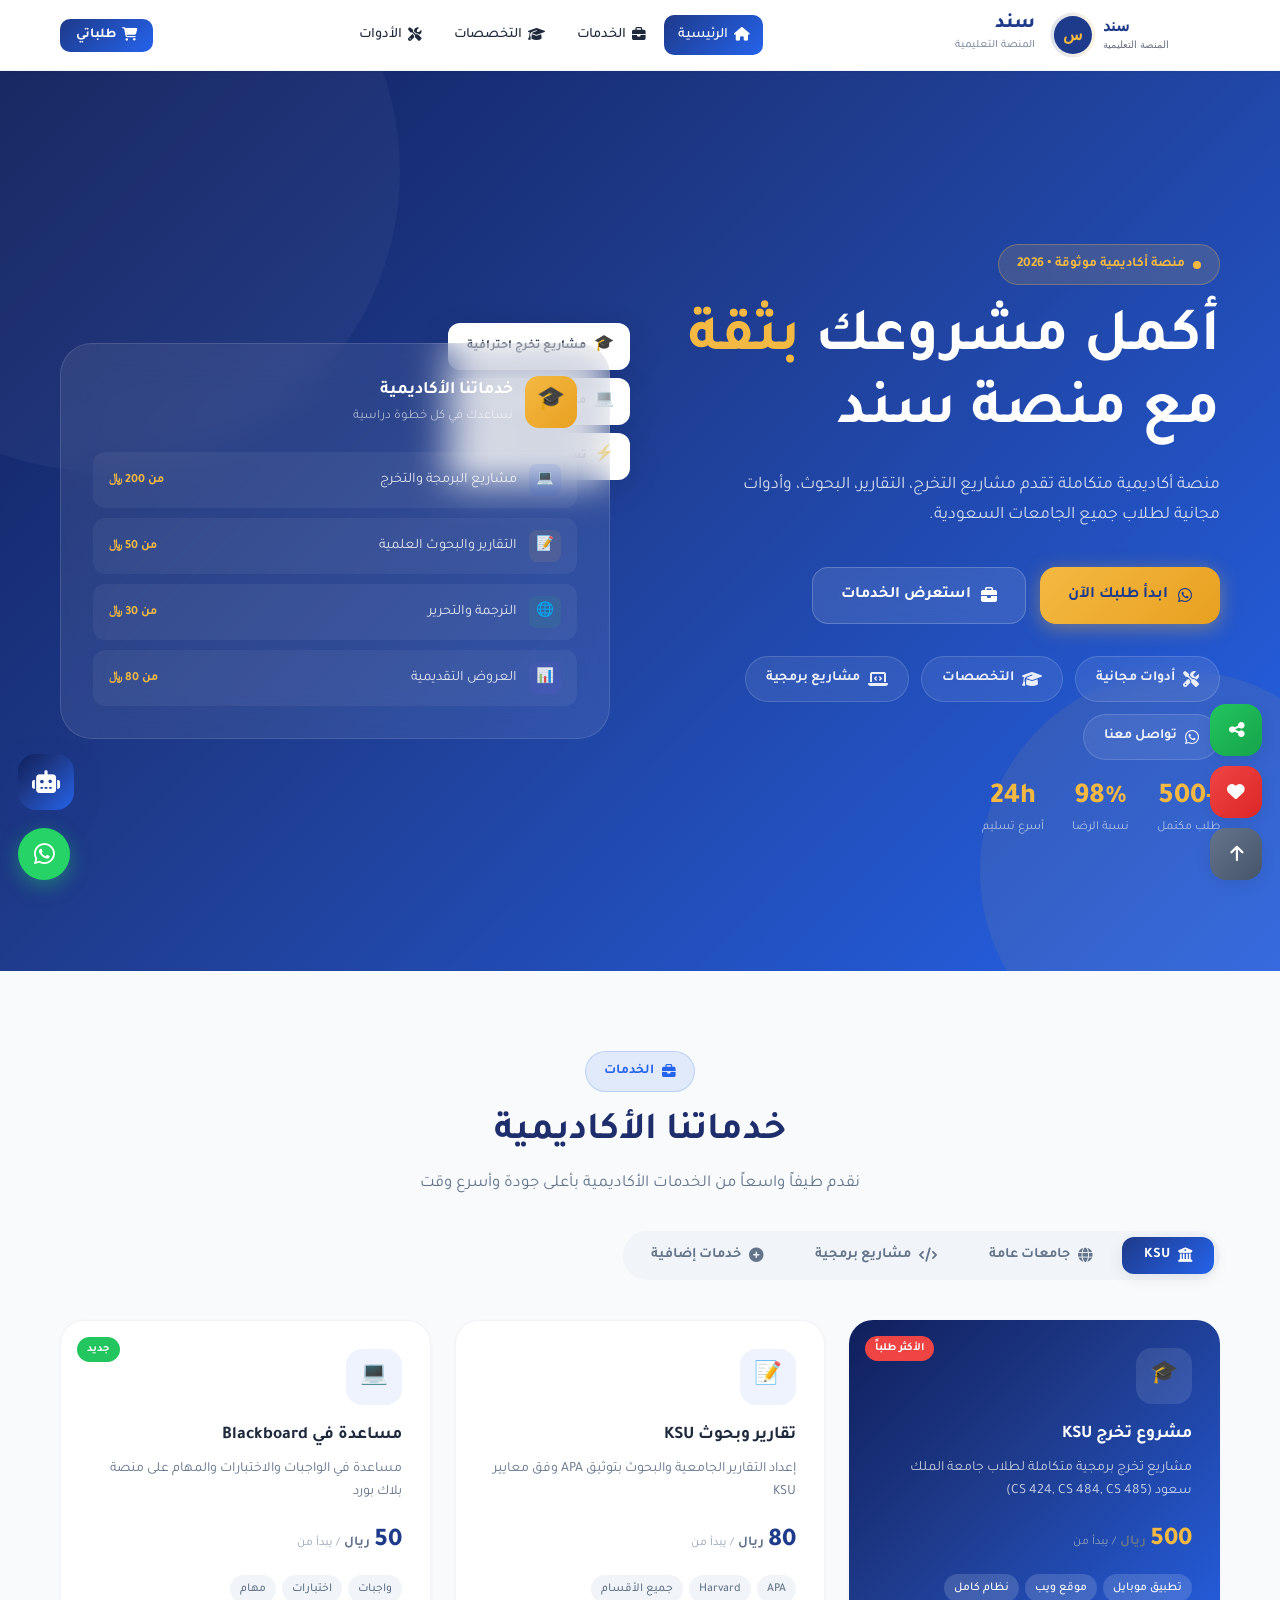
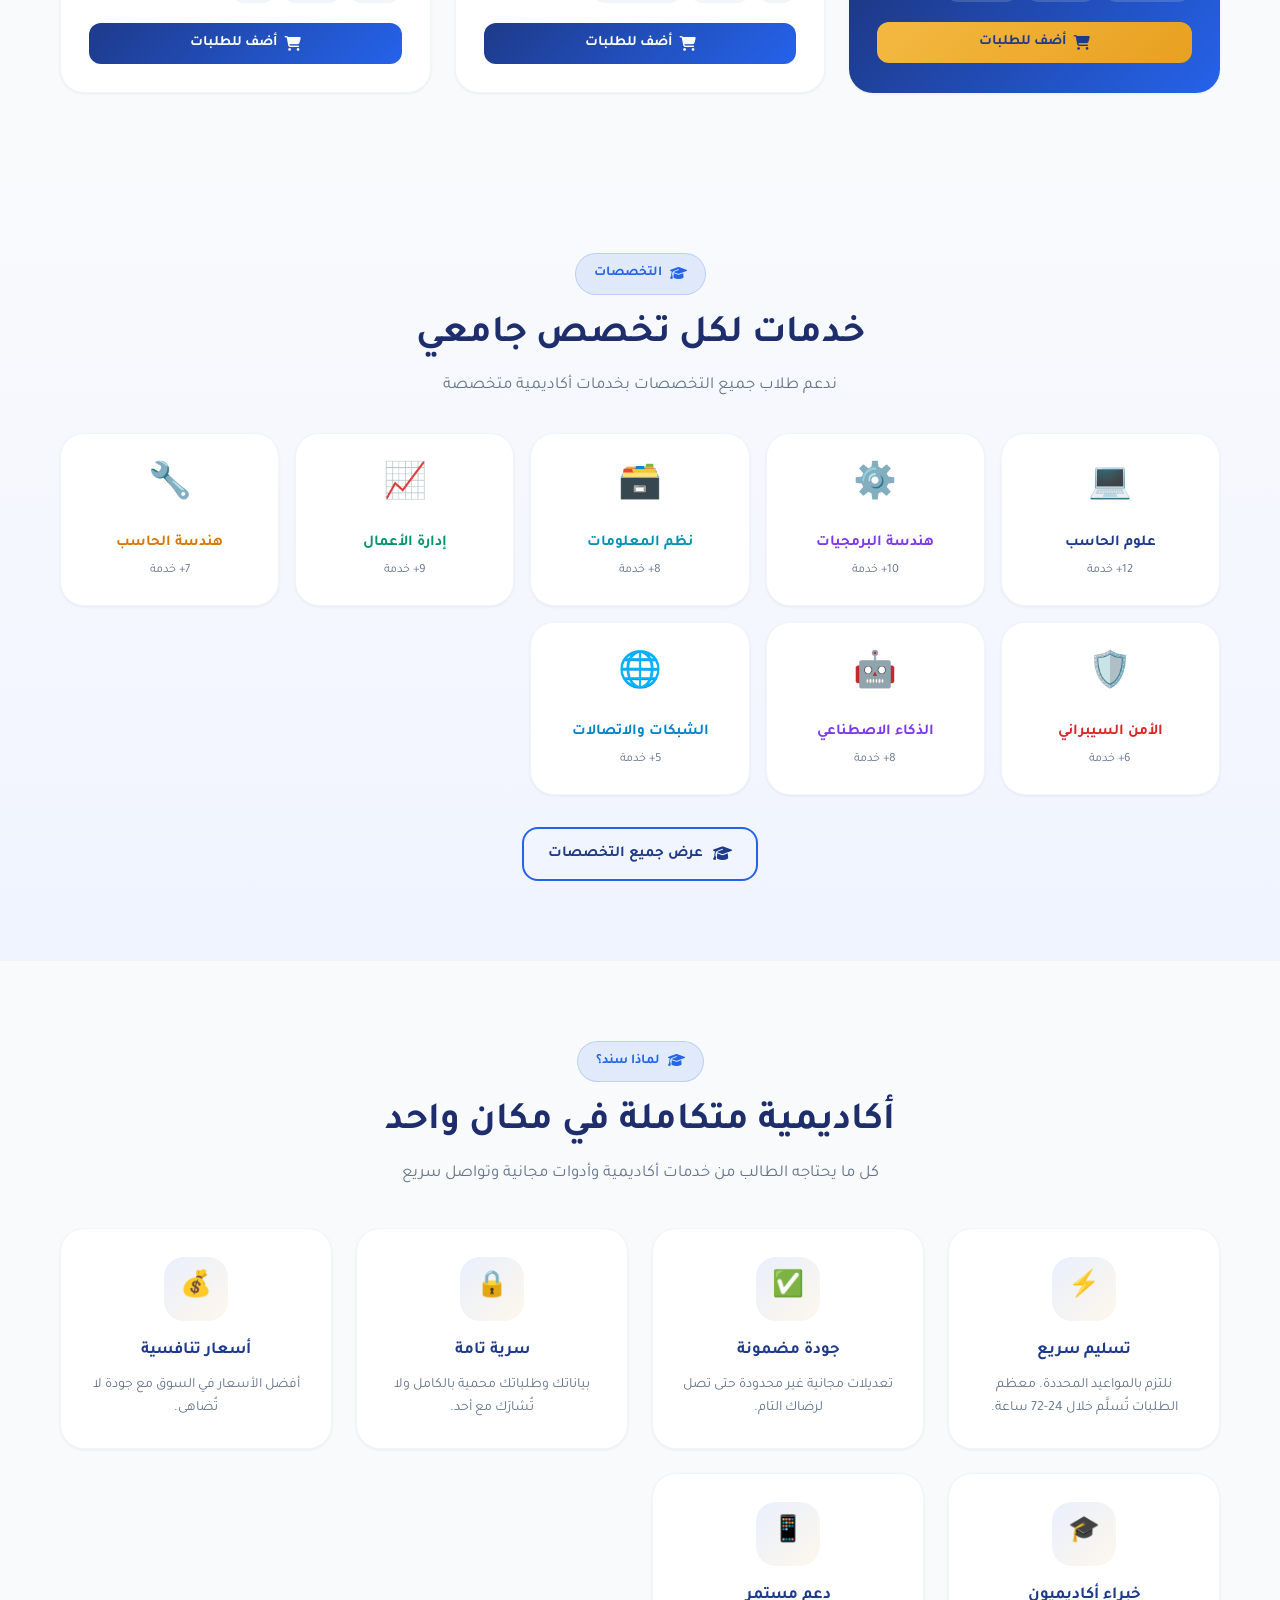
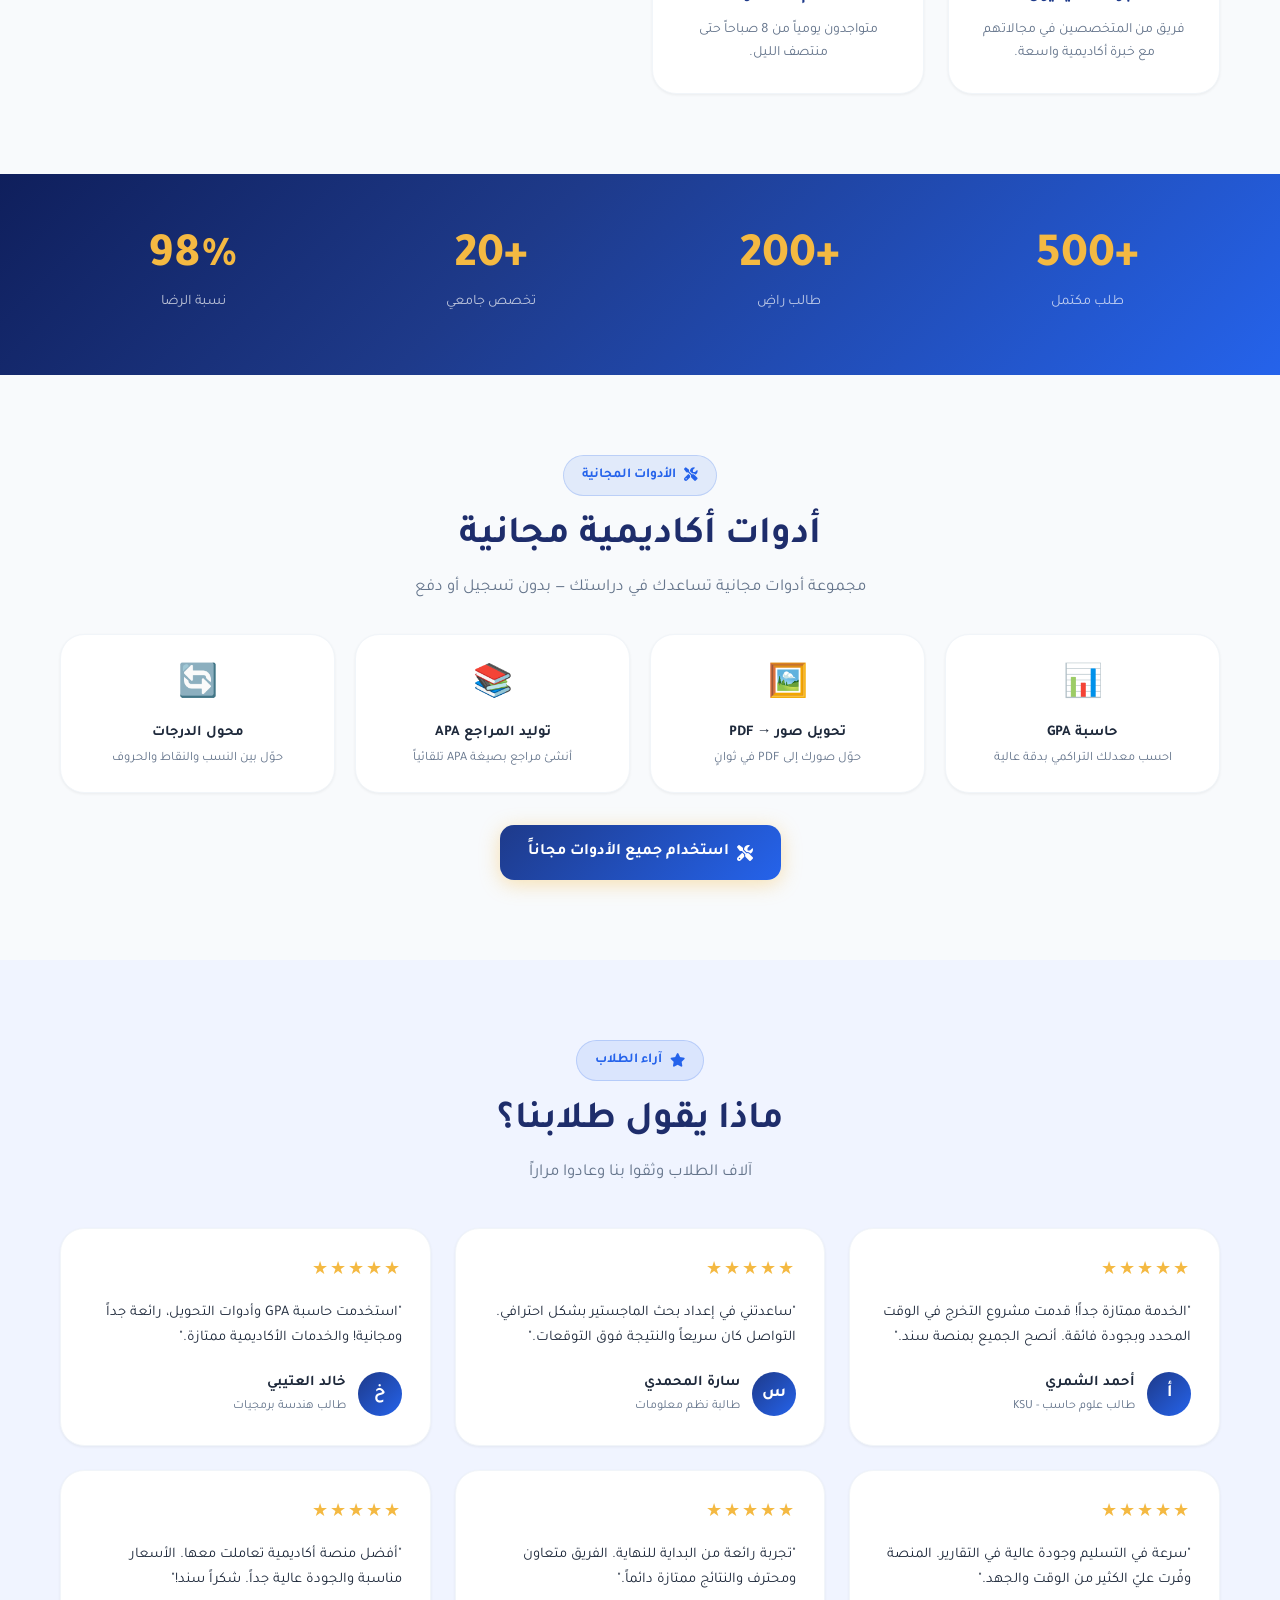
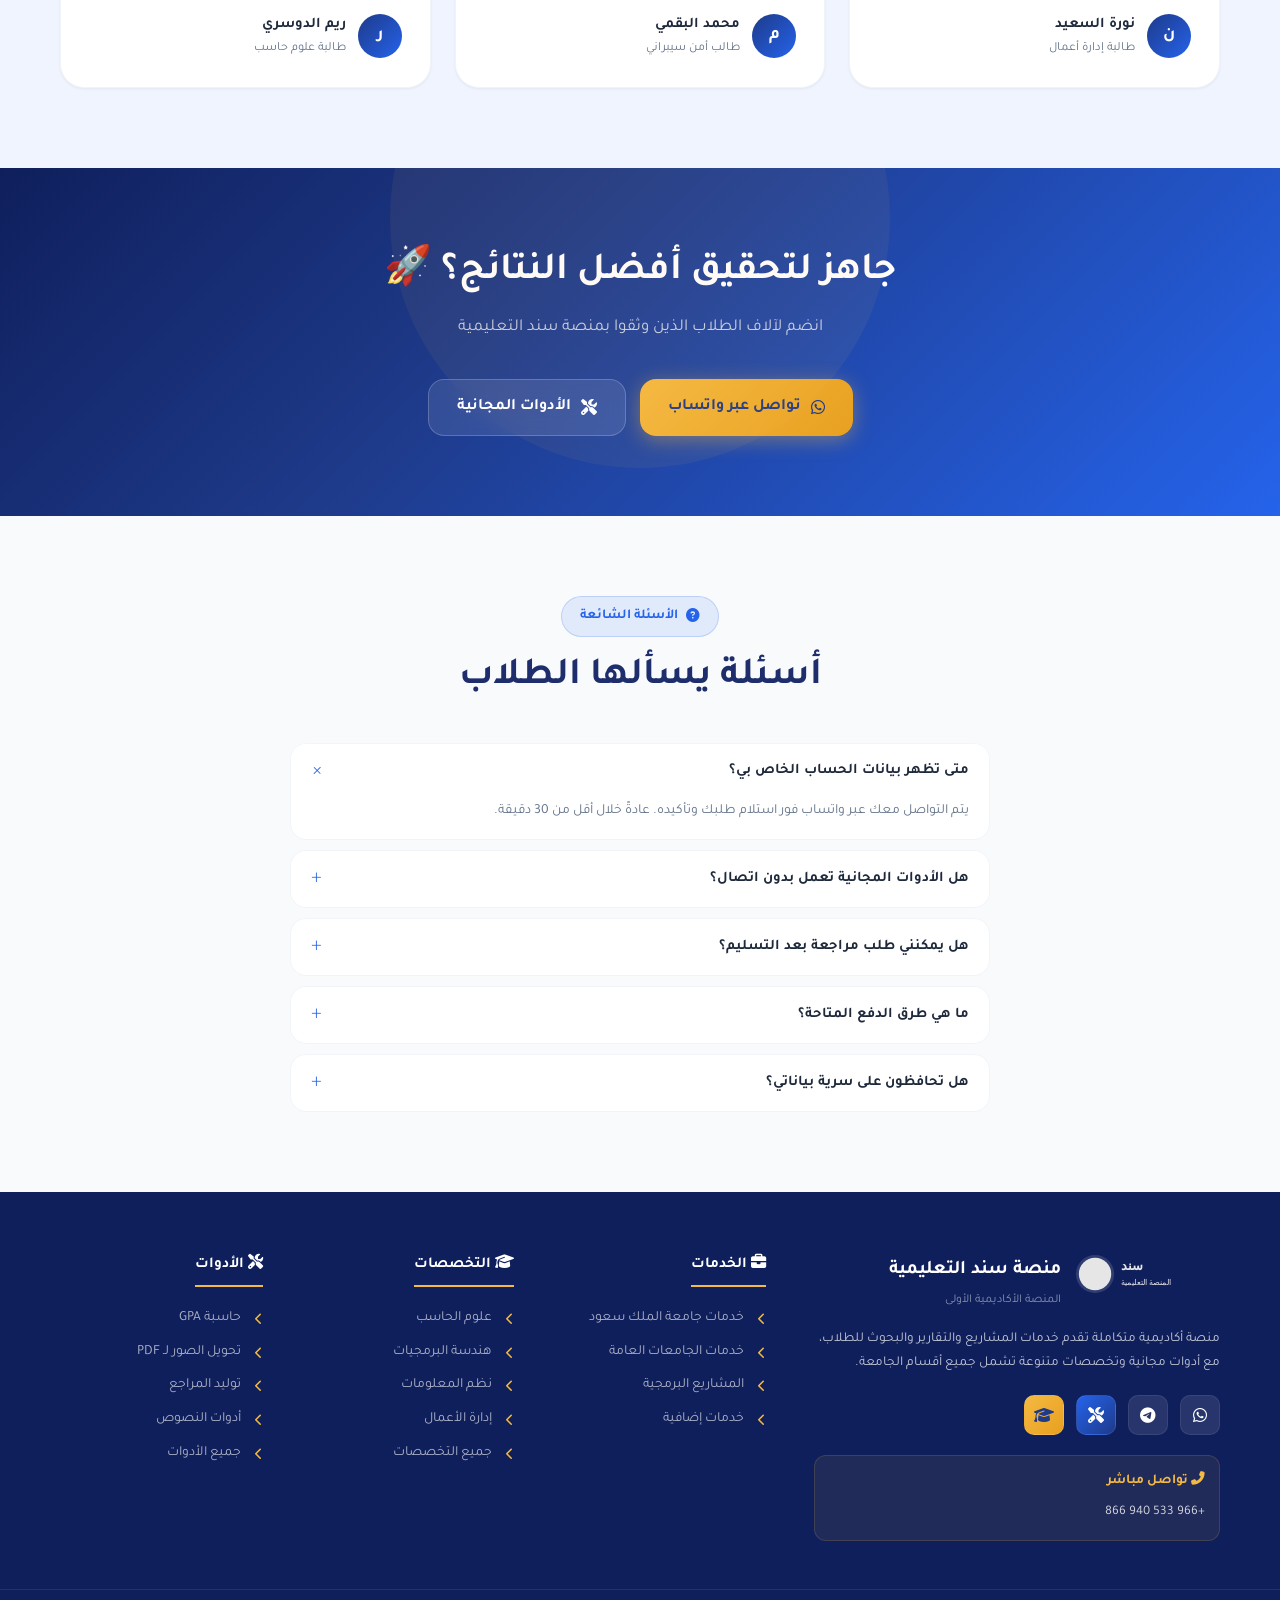
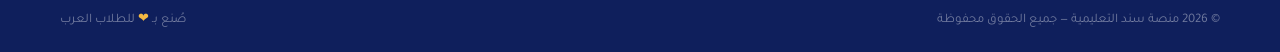
==== commit 8f229a2f: "feat(site): منصة سند التعليمية 2026 — بناء كامل للمنصة ## التحديثات الشاملة:  ### 🏗️ هيكل المشروع - " ====
--- a/index.html
+++ b/index.html
@@ -3,664 +3,466 @@
 <head>
   <meta charset="UTF-8">
   <meta name="viewport" content="width=device-width, initial-scale=1.0">
-  <title>منصة سند التعليمية | أكاديميتك الرقمية المتكاملة 📚</title>
-  <meta name="description" content="منصة سند التعليمية — أكاديمية رقمية متكاملة لجميع الطلاب في المملكة. دعم أكاديمي شامل، مشاريع KSU، وأدوات مجانية.">
+  <meta name="description" content="منصة سند التعليمية - خدمات أكاديمية متكاملة للطلاب: مشاريع برمجية، تقارير، بحوث، أدوات مجانية وأكثر">
+  <meta name="keywords" content="سند, تعليمية, مشاريع تخرج, تقارير, GPA, طلاب, جامعة الملك سعود">
+  <meta property="og:title" content="منصة سند التعليمية">
+  <meta property="og:description" content="المنصة الأكاديمية الأولى للطلاب — مشاريع، تقارير، أدوات مجانية">
+  <title>منصة سند التعليمية | الرئيسية</title>
+
+  <!-- Google Fonts -->
+  <link rel="preconnect" href="https://fonts.googleapis.com">
+  <link rel="preconnect" href="https://fonts.gstatic.com" crossorigin>
+  <link href="https://fonts.googleapis.com/css2?family=Tajawal:wght@300;400;500;700;800;900&display=swap" rel="stylesheet">
+
+  <!-- Font Awesome -->
+  <link rel="stylesheet" href="https://cdnjs.cloudflare.com/ajax/libs/font-awesome/6.5.0/css/all.min.css">
+
+  <!-- Stylesheets -->
   <link rel="stylesheet" href="css/style.css">
   <link rel="stylesheet" href="css/upgrade.css">
-  <link rel="stylesheet" href="https://cdn.jsdelivr.net/npm/@fortawesome/fontawesome-free@6.5.0/css/all.min.css">
-  <link href="https://fonts.googleapis.com/css2?family=Tajawal:wght@300;400;500;700;800;900&family=Cairo:wght@400;600;700;900&display=swap" rel="stylesheet">
-  <style>
-    /* INDEX PAGE EXTRAS */
-    .hero-floating-cards {
-      position: absolute;
-      inset: 0;
-      pointer-events: none;
-      overflow: hidden;
-    }
-    .floating-card {
-      position: absolute;
-      background: rgba(255,255,255,0.08);
-      backdrop-filter: blur(10px);
-      border: 1px solid rgba(255,255,255,0.15);
-      border-radius: 14px;
-      padding: 12px 18px;
-      font-size: 13px;
-      font-weight: 700;
-      color: white;
-      display: flex;
-      align-items: center;
-      gap: 8px;
-      animation: floatCard 6s ease-in-out infinite;
-    }
-    .floating-card.fc-1 { top: 20%; right: 8%; animation-delay: 0s; }
-    .floating-card.fc-2 { top: 35%; left: 6%; animation-delay: 1.5s; }
-    .floating-card.fc-3 { bottom: 28%; right: 10%; animation-delay: 3s; }
-    @keyframes floatCard {
-      0%, 100% { transform: translateY(0); }
-      50% { transform: translateY(-10px); }
-    }
-    @media(max-width:768px) { .floating-card { display: none; } }
-
-    /* Academy Section */
-    .academy-section {
-      background: linear-gradient(160deg, #f0f6ff, #e8f0fe);
-      position: relative;
-      overflow: hidden;
-    }
-    .academy-section::before {
-      content: '';
-      position: absolute;
-      width: 400px; height: 400px;
-      background: radial-gradient(circle, rgba(37,84,160,0.06), transparent);
-      top: -100px; right: -100px;
-      border-radius: 50%;
-    }
-
-    /* Trust Badges */
-    .trust-row {
-      display: flex;
-      gap: 16px;
-      flex-wrap: wrap;
-      justify-content: center;
-      margin-top: 40px;
-    }
-    .trust-badge {
-      display: flex;
-      align-items: center;
-      gap: 10px;
-      background: white;
-      border: 1px solid var(--border);
-      border-radius: var(--r-full);
-      padding: 10px 20px;
-      font-size: 13px;
-      font-weight: 700;
-      color: var(--primary);
-      box-shadow: var(--shadow-xs);
-      transition: all 0.2s;
-    }
-    .trust-badge:hover { transform: translateY(-2px); box-shadow: var(--shadow-md); }
-    .trust-badge .tb-icon {
-      width: 34px; height: 34px;
-      border-radius: 9px;
-      display: flex; align-items: center; justify-content: center;
-      font-size: 17px;
-    }
-
-    /* Pricing preview */
-    .pricing-preview {
-      display: grid;
-      grid-template-columns: repeat(auto-fill, minmax(200px, 1fr));
-      gap: 16px;
-      max-width: 900px;
-      margin: 40px auto 0;
-    }
-    .price-preview-card {
-      background: white;
-      border-radius: var(--r-lg);
-      padding: 20px;
-      text-align: center;
-      border: 1px solid var(--border);
-      box-shadow: var(--shadow-sm);
-      transition: all 0.3s;
-    }
-    .price-preview-card:hover { transform: translateY(-4px); box-shadow: var(--shadow-md); }
-    .price-preview-card .ppc-emoji { font-size: 32px; margin-bottom: 10px; }
-    .price-preview-card .ppc-name { font-size: 13px; font-weight: 700; color: var(--text-dark); margin-bottom: 6px; }
-    .price-preview-card .ppc-price { font-size: 20px; font-weight: 900; color: var(--primary); }
-    .price-preview-card .ppc-price small { font-size: 12px; color: var(--text-muted); font-weight: 500; }
-
-    /* Contact cards */
-    .contact-card {
-      display: flex;
-      align-items: center;
-      gap: 18px;
-      background: white;
-      border-radius: var(--r-xl);
-      padding: 26px 30px;
-      color: var(--text-dark);
-      box-shadow: var(--shadow-md);
-      border: 1px solid var(--border);
-      transition: all 0.3s;
-      flex: 1;
-      min-width: 260px;
-      text-decoration: none;
-    }
-    .contact-card:hover { transform: translateY(-6px); box-shadow: var(--shadow-xl); }
-    .contact-icon {
-      width: 58px; height: 58px;
-      border-radius: 50%;
-      display: flex; align-items: center; justify-content: center;
-      font-size: 28px;
-      color: white;
-      flex-shrink: 0;
-    }
-  </style>
+
+  <!-- Favicon -->
+  <link rel="icon" type="image/svg+xml" href="images/logo.svg">
 </head>
 <body>
 
-<div id="header-placeholder" data-page="home"></div>
-
-<!-- ===== HERO ===== -->
-<section class="hero">
-  <div class="hero-bg">
-    <div class="orb orb-1"></div>
-    <div class="orb orb-2"></div>
-    <div class="orb orb-3"></div>
-    <div class="grid-pattern"></div>
-  </div>
-
-  <!-- Floating decorative cards -->
-  <div class="hero-floating-cards">
-    <div class="floating-card fc-1"><span>💊</span> خدمات تمريض احترافية</div>
-    <div class="floating-card fc-2"><span>💻</span> مشاريع برمجة متكاملة</div>
-    <div class="floating-card fc-3"><span>⚡</span> تسليم خلال 24 ساعة</div>
-  </div>
-
-  <div class="hero-content">
-    <div class="hero-badge">
-      <span class="hero-badge-dot"></span>
-      الأول في الدعم الأكاديمي بالمملكة 🇸🇦
+  <!-- HEADER PLACEHOLDER -->
+  <div id="header-placeholder"></div>
+
+  <!-- LOADING BAR -->
+  <div class="loading-bar" id="loading-bar" style="width:0"></div>
+
+  <!-- ==================== HERO ==================== -->
+  <section class="hero" id="hero">
+    <div class="container">
+      <div class="hero-inner">
+        <div class="hero-content">
+          <div class="hero-badge">
+            <span class="dot"></span>
+            منصة أكاديمية موثوقة • 2026
+          </div>
+          <h1 class="hero-title">
+            أكمل مشروعك <span>بثقة</span><br>
+            مع منصة سند
+          </h1>
+          <p class="hero-subtitle">
+            منصة أكاديمية متكاملة تقدم مشاريع التخرج، التقارير، البحوث، 
+            وأدوات مجانية لطلاب جميع الجامعات السعودية.
+          </p>
+
+          <!-- CTA Buttons -->
+          <div class="hero-ctas">
+            <a href="https://wa.me/966533940866" target="_blank" rel="noopener" class="btn-primary">
+              <i class="fab fa-whatsapp"></i>
+              ابدأ طلبك الآن
+            </a>
+            <a href="#services" class="btn-secondary">
+              <i class="fas fa-briefcase"></i>
+              استعرض الخدمات
+            </a>
+          </div>
+
+          <!-- Quick Access Buttons -->
+          <div class="hero-quick-btns">
+            <a href="tools.html" class="hero-quick-btn">
+              <i class="fas fa-tools"></i>
+              أدوات مجانية
+            </a>
+            <a href="specializations.html" class="hero-quick-btn">
+              <i class="fas fa-graduation-cap"></i>
+              التخصصات
+            </a>
+            <a href="#services" class="hero-quick-btn">
+              <i class="fas fa-laptop-code"></i>
+              مشاريع برمجية
+            </a>
+            <a href="https://wa.me/966533940866" target="_blank" rel="noopener" class="hero-quick-btn">
+              <i class="fab fa-whatsapp"></i>
+              تواصل معنا
+            </a>
+          </div>
+
+          <!-- Stats -->
+          <div class="hero-stats">
+            <div class="hero-stat">
+              <div class="hero-stat-num">+500</div>
+              <div class="hero-stat-label">طلب مكتمل</div>
+            </div>
+            <div class="hero-stat">
+              <div class="hero-stat-num">98%</div>
+              <div class="hero-stat-label">نسبة الرضا</div>
+            </div>
+            <div class="hero-stat">
+              <div class="hero-stat-num">24h</div>
+              <div class="hero-stat-label">أسرع تسليم</div>
+            </div>
+          </div>
+        </div>
+
+        <div class="hero-visual">
+          <div class="floating-cards">
+            <div class="floating-card fc-1"><span>🎓</span> مشاريع تخرج احترافية</div>
+            <div class="floating-card fc-2"><span>💻</span> مشاريع برمجة متكاملة</div>
+            <div class="floating-card fc-3"><span>⚡</span> تسليم خلال 24 ساعة</div>
+          </div>
+          <div class="hero-card">
+            <div class="hero-card-header">
+              <div class="hero-card-icon">🎓</div>
+              <div>
+                <div class="hero-card-title">خدماتنا الأكاديمية</div>
+                <div class="hero-card-sub">نساعدك في كل خطوة دراسية</div>
+              </div>
+            </div>
+            <div class="hero-services">
+              <div class="hero-service-item">
+                <div class="si" style="background:rgba(37,99,235,0.1)">💻</div>
+                <div class="sp">مشاريع البرمجة والتخرج</div>
+                <div class="sa">من 200 ﷼</div>
+              </div>
+              <div class="hero-service-item">
+                <div class="si" style="background:rgba(244,185,66,0.1)">📝</div>
+                <div class="sp">التقارير والبحوث العلمية</div>
+                <div class="sa">من 50 ﷼</div>
+              </div>
+              <div class="hero-service-item">
+                <div class="si" style="background:rgba(34,197,94,0.1)">🌐</div>
+                <div class="sp">الترجمة والتحرير</div>
+                <div class="sa">من 30 ﷼</div>
+              </div>
+              <div class="hero-service-item">
+                <div class="si" style="background:rgba(139,92,246,0.1)">📊</div>
+                <div class="sp">العروض التقديمية</div>
+                <div class="sa">من 80 ﷼</div>
+              </div>
+            </div>
+          </div>
+        </div>
+      </div>
     </div>
-    <h1>أكاديميتك الرقمية<br><span class="highlight">المتكاملة للنجاح 🎓</span></h1>
-    <p class="hero-desc">دعم أكاديمي شامل لجميع التخصصات والجامعات — مراجعة، تنسيق، نماذج استرشادية، عروض تقديمية، خرائط ذهنية، برمجة وأكثر!</p>
-
-    <div class="hero-cta">
-      <a href="specializations.html" class="btn btn-primary btn-lg">
-        <i class="fas fa-layer-group"></i> استعرض التخصصات
-      </a>
-      <a href="ksu.html" class="btn btn-white btn-lg">
-        <i class="fas fa-university"></i> مشاريع جامعة الملك سعود
-      </a>
+  </section>
+
+  <!-- ==================== SERVICES ==================== -->
+  <section class="section" id="services">
+    <div class="container">
+      <div class="text-center">
+        <div class="section-chip"><i class="fas fa-briefcase"></i> الخدمات</div>
+        <h2 class="section-title">خدماتنا الأكاديمية</h2>
+        <p class="section-subtitle">نقدم طيفاً واسعاً من الخدمات الأكاديمية بأعلى جودة وأسرع وقت</p>
+      </div>
+
+      <!-- Tabs -->
+      <div class="tabs-nav" role="tablist" style="margin-top:32px">
+        <button class="tab-btn active" role="tab" aria-selected="true" onclick="switchTab(this,'tab-ksu')">
+          <i class="fas fa-university"></i> KSU
+        </button>
+        <button class="tab-btn" role="tab" onclick="switchTab(this,'tab-general')">
+          <i class="fas fa-globe"></i> جامعات عامة
+        </button>
+        <button class="tab-btn" role="tab" onclick="switchTab(this,'tab-projects')">
+          <i class="fas fa-code"></i> مشاريع برمجية
+        </button>
+        <button class="tab-btn" role="tab" onclick="switchTab(this,'tab-extras')">
+          <i class="fas fa-plus-circle"></i> خدمات إضافية
+        </button>
+      </div>
+
+      <!-- Tab: KSU -->
+      <div class="tab-panel active" id="tab-ksu" role="tabpanel">
+        <div class="services-grid">
+          <div class="service-card featured">
+            <span class="badge-hot">الأكثر طلباً</span>
+            <div class="service-icon">🎓</div>
+            <div class="service-title">مشروع تخرج KSU</div>
+            <div class="service-desc">مشاريع تخرج برمجية متكاملة لطلاب جامعة الملك سعود (CS 424, CS 484, CS 485)</div>
+            <div class="service-price">
+              <span class="price-num">500</span>
+              <span class="price-currency">ريال</span>
+              <span class="price-period">/ يبدأ من</span>
+            </div>
+            <div class="service-tags">
+              <span>تطبيق موبايل</span><span>موقع ويب</span><span>نظام كامل</span>
+            </div>
+            <button class="btn-add-cart" onclick="addToCart('ksu-grad','مشروع تخرج KSU','500','🎓')">
+              <i class="fas fa-shopping-cart"></i> أضف للطلبات
+            </button>
+          </div>
+
+          <div class="service-card">
+            <div class="service-icon">📝</div>
+            <div class="service-title">تقارير وبحوث KSU</div>
+            <div class="service-desc">إعداد التقارير الجامعية والبحوث بتوثيق APA وفق معايير KSU</div>
+            <div class="service-price">
+              <span class="price-num">80</span>
+              <span class="price-currency">ريال</span>
+              <span class="price-period">/ يبدأ من</span>
+            </div>
+            <div class="service-tags">
+              <span>APA</span><span>Harvard</span><span>جميع الأقسام</span>
+            </div>
+            <button class="btn-add-cart" onclick="addToCart('ksu-report','تقارير وبحوث KSU','80','📝')">
+              <i class="fas fa-shopping-cart"></i> أضف للطلبات
+            </button>
+          </div>
+
+          <div class="service-card">
+            <span class="badge-new">جديد</span>
+            <div class="service-icon">💻</div>
+            <div class="service-title">مساعدة في Blackboard</div>
+            <div class="service-desc">مساعدة في الواجبات والاختبارات والمهام على منصة بلاك بورد</div>
+            <div class="service-price">
+              <span class="price-num">50</span>
+              <span class="price-currency">ريال</span>
+              <span class="price-period">/ يبدأ من</span>
+            </div>
+            <div class="service-tags">
+              <span>واجبات</span><span>اختبارات</span><span>مهام</span>
+            </div>
+            <button class="btn-add-cart" onclick="addToCart('ksu-bb','مساعدة Blackboard KSU','50','💻')">
+              <i class="fas fa-shopping-cart"></i> أضف للطلبات
+            </button>
+          </div>
+        </div>
+      </div>
+
+      <!-- Tab: General -->
+      <div class="tab-panel" id="tab-general" role="tabpanel">
+        <div class="services-grid">
+          <div class="service-card featured">
+            <div class="service-icon">🎓</div>
+            <div class="service-title">مشروع تخرج جامعي</div>
+            <div class="service-desc">مشاريع تخرج لجميع الجامعات السعودية بجميع التخصصات</div>
+            <div class="service-price">
+              <span class="price-num">400</span>
+              <span class="price-currency">ريال</span>
+              <span class="price-period">/ يبدأ من</span>
+            </div>
+            <div class="service-tags">
+              <span>جميع الجامعات</span><span>جميع التخصصات</span>
+            </div>
+            <button class="btn-add-cart" onclick="addToCart('gen-grad','مشروع تخرج جامعي','400','🎓')">
+              <i class="fas fa-shopping-cart"></i> أضف للطلبات
+            </button>
+          </div>
+
+          <div class="service-card">
+            <div class="service-icon">📚</div>
+            <div class="service-title">رسائل الماجستير</div>
+            <div class="service-desc">مساعدة في إعداد ومراجعة رسائل الماجستير والدكتوراه</div>
+            <div class="service-price">
+              <span class="price-num">300</span>
+              <span class="price-currency">ريال</span>
+              <span class="price-period">/ يبدأ من</span>
+            </div>
+            <div class="service-tags">
+              <span>مراجعة</span><span>تحرير</span><span>تنسيق</span>
+            </div>
+            <button class="btn-add-cart" onclick="addToCart('gen-masters','رسائل الماجستير','300','📚')">
+              <i class="fas fa-shopping-cart"></i> أضف للطلبات
+            </button>
+          </div>
+
+          <div class="service-card">
+            <div class="service-icon">🌐</div>
+            <div class="service-title">ترجمة أكاديمية</div>
+            <div class="service-desc">ترجمة البحوث والتقارير بين العربية والإنجليزية بدقة أكاديمية</div>
+            <div class="service-price">
+              <span class="price-num">40</span>
+              <span class="price-currency">ريال</span>
+              <span class="price-period">/ صفحة</span>
+            </div>
+            <div class="service-tags">
+              <span>عربي ↔ إنجليزي</span><span>توثيق</span>
+            </div>
+            <button class="btn-add-cart" onclick="addToCart('gen-trans','ترجمة أكاديمية','40','🌐')">
+              <i class="fas fa-shopping-cart"></i> أضف للطلبات
+            </button>
+          </div>
+        </div>
+      </div>
+
+      <!-- Tab: Projects -->
+      <div class="tab-panel" id="tab-projects" role="tabpanel">
+        <div class="services-grid">
+          <div class="service-card featured">
+            <span class="badge-hot">الأكثر طلباً</span>
+            <div class="service-icon">📱</div>
+            <div class="service-title">تطبيق جوال متكامل</div>
+            <div class="service-desc">تطوير تطبيقات iOS وAndroid باستخدام Flutter أو React Native</div>
+            <div class="service-price">
+              <span class="price-num">800</span>
+              <span class="price-currency">ريال</span>
+              <span class="price-period">/ يبدأ من</span>
+            </div>
+            <div class="service-tags">
+              <span>Flutter</span><span>React Native</span><span>iOS & Android</span>
+            </div>
+            <button class="btn-add-cart" onclick="addToCart('proj-app','تطبيق جوال متكامل','800','📱')">
+              <i class="fas fa-shopping-cart"></i> أضف للطلبات
+            </button>
+          </div>
+
+          <div class="service-card">
+            <div class="service-icon">🌐</div>
+            <div class="service-title">موقع ويب احترافي</div>
+            <div class="service-desc">تطوير مواقع ويب احترافية بتقنيات HTML/CSS/JS و PHP</div>
+            <div class="service-price">
+              <span class="price-num">400</span>
+              <span class="price-currency">ريال</span>
+              <span class="price-period">/ يبدأ من</span>
+            </div>
+            <div class="service-tags">
+              <span>HTML/CSS/JS</span><span>PHP</span><span>WordPress</span>
+            </div>
+            <button class="btn-add-cart" onclick="addToCart('proj-web','موقع ويب احترافي','400','🌐')">
+              <i class="fas fa-shopping-cart"></i> أضف للطلبات
+            </button>
+          </div>
+
+          <div class="service-card">
+            <div class="service-icon">🤖</div>
+            <div class="service-title">مشروع ذكاء اصطناعي</div>
+            <div class="service-desc">مشاريع AI/ML بأحدث التقنيات: Python, TensorFlow, PyTorch</div>
+            <div class="service-price">
+              <span class="price-num">600</span>
+              <span class="price-currency">ريال</span>
+              <span class="price-period">/ يبدأ من</span>
+            </div>
+            <div class="service-tags">
+              <span>Python</span><span>TensorFlow</span><span>Data Science</span>
+            </div>
+            <button class="btn-add-cart" onclick="addToCart('proj-ai','مشروع ذكاء اصطناعي','600','🤖')">
+              <i class="fas fa-shopping-cart"></i> أضف للطلبات
+            </button>
+          </div>
+        </div>
+      </div>
+
+      <!-- Tab: Extras -->
+      <div class="tab-panel" id="tab-extras" role="tabpanel">
+        <div class="services-grid">
+          <div class="service-card">
+            <div class="service-icon">📊</div>
+            <div class="service-title">عروض تقديمية PPT</div>
+            <div class="service-desc">إعداد عروض PowerPoint احترافية ومبتكرة لكل المناسبات</div>
+            <div class="service-price">
+              <span class="price-num">100</span>
+              <span class="price-currency">ريال</span>
+              <span class="price-period">/ يبدأ من</span>
+            </div>
+            <div class="service-tags">
+              <span>PowerPoint</span><span>Canva</span><span>Google Slides</span>
+            </div>
+            <button class="btn-add-cart" onclick="addToCart('ext-ppt','عروض تقديمية PPT','100','📊')">
+              <i class="fas fa-shopping-cart"></i> أضف للطلبات
+            </button>
+          </div>
+
+          <div class="service-card">
+            <div class="service-icon">🔍</div>
+            <div class="service-title">تدقيق لغوي وأكاديمي</div>
+            <div class="service-desc">مراجعة وتصحيح الأخطاء اللغوية والأكاديمية في البحوث والتقارير</div>
+            <div class="service-price">
+              <span class="price-num">30</span>
+              <span class="price-currency">ريال</span>
+              <span class="price-period">/ صفحة</span>
+            </div>
+            <div class="service-tags">
+              <span>تدقيق إملائي</span><span>مراجعة نحوية</span>
+            </div>
+            <button class="btn-add-cart" onclick="addToCart('ext-review','تدقيق لغوي وأكاديمي','30','🔍')">
+              <i class="fas fa-shopping-cart"></i> أضف للطلبات
+            </button>
+          </div>
+
+          <div class="service-card">
+            <div class="service-icon">📋</div>
+            <div class="service-title">تنسيق بحوث APA/Harvard</div>
+            <div class="service-desc">تنسيق كامل للبحوث وفق معايير APA أو Harvard مع قائمة المراجع</div>
+            <div class="service-price">
+              <span class="price-num">50</span>
+              <span class="price-currency">ريال</span>
+              <span class="price-period">/ يبدأ من</span>
+            </div>
+            <div class="service-tags">
+              <span>APA 7th</span><span>Harvard</span><span>IEEE</span>
+            </div>
+            <button class="btn-add-cart" onclick="addToCart('ext-format','تنسيق بحوث APA/Harvard','50','📋')">
+              <i class="fas fa-shopping-cart"></i> أضف للطلبات
+            </button>
+          </div>
+        </div>
+      </div>
+
     </div>
-
-    <div class="hero-stats">
-      <div class="stat-item">
-        <span class="s-num">+5000</span>
-        <span class="s-label">طالب استفاد</span>
-      </div>
-      <div class="stat-item">
-        <span class="s-num">+50</span>
-        <span class="s-label">جامعة وكلية</span>
-      </div>
-      <div class="stat-item">
-        <span class="s-num">+200</span>
-        <span class="s-label">تخصص أكاديمي</span>
-      </div>
-      <div class="stat-item">
-        <span class="s-num">99%</span>
-        <span class="s-label">رضا الطلاب</span>
-      </div>
+  </section>
+
+  <!-- ==================== SPECIALIZATIONS PROMO ==================== -->
+  <section class="specs-promo section" id="specs-promo-section">
+    <!-- Injected by site-upgrade.js -->
+    <div class="container" style="text-align:center;padding:40px 0">
+      <i class="fas fa-spinner fa-spin" style="font-size:2rem;color:var(--border)"></i>
     </div>
-  </div>
-</section>
-
-<!-- ===== FEATURES BAR ===== -->
-<div class="features-bar">
-  <div class="feat-item"><div class="feat-icon">⚡</div> تسليم سريع 24/7</div>
-  <div class="feat-item"><div class="feat-icon">🎓</div> جميع الجامعات</div>
-  <div class="feat-item"><div class="feat-icon">💬</div> دعم مستمر</div>
-  <div class="feat-item"><div class="feat-icon">✅</div> جودة مضمونة</div>
-  <div class="feat-item"><div class="feat-icon">🔒</div> خصوصية تامة</div>
-  <div class="feat-item"><div class="feat-icon">💳</div> دفع آمن</div>
-  <div class="feat-item"><div class="feat-icon">🧰</div> أدوات مجانية</div>
-</div>
-
-<!-- ===== ACADEMY FEATURES ===== -->
-<section class="section academy-section" id="academy">
-  <div class="section-header reveal">
-    <div class="section-chip"><i class="fas fa-graduation-cap"></i> لماذا سند؟</div>
-    <h2 class="section-title">أكاديمية متكاملة في مكان واحد</h2>
-    <p class="section-subtitle">كل ما يحتاجه الطالب من خدمات أكاديمية وأدوات مجانية وتواصل سريع</p>
-  </div>
-  <div class="academy-features">
-    <div class="academy-feature-card reveal reveal-delay-1">
-      <div class="af-icon" style="background:linear-gradient(135deg,#dbeafe,#bfdbfe);">🎯</div>
-      <h3>تخصص دقيق</h3>
-      <p>خدمات مصممة خصيصًا لكل تخصص بمتطلبات دقيقة تناسب احتياجاتك الأكاديمية</p>
-    </div>
-    <div class="academy-feature-card reveal reveal-delay-2">
-      <div class="af-icon" style="background:linear-gradient(135deg,#d1fae5,#a7f3d0);">⚡</div>
-      <h3>تسليم فائق السرعة</h3>
-      <p>معظم الطلبات تُنجَز خلال 4-48 ساعة مع ضمان الجودة الكاملة</p>
-    </div>
-    <div class="academy-feature-card reveal reveal-delay-3">
-      <div class="af-icon" style="background:linear-gradient(135deg,#fef3c7,#fde68a);">👨‍🏫</div>
-      <h3>فريق متخصص</h3>
-      <p>نخبة من المتخصصين الأكاديميين في جميع التخصصات والمستويات</p>
-    </div>
-    <div class="academy-feature-card reveal reveal-delay-1">
-      <div class="af-icon" style="background:linear-gradient(135deg,#ede9fe,#ddd6fe);">🧰</div>
-      <h3>أدوات مجانية</h3>
-      <p>حاسبة GPA، مؤقت المذاكرة، تحويل PDF، ترجمة وعداد كلمات — كلها مجانية!</p>
-    </div>
-    <div class="academy-feature-card reveal reveal-delay-2">
-      <div class="af-icon" style="background:linear-gradient(135deg,#fee2e2,#fecaca);">💬</div>
-      <h3>متابعة مستمرة</h3>
-      <p>تواصل مباشر عبر واتساب وتتبع طلبك حتى اللحظة الأخيرة</p>
-    </div>
-    <div class="academy-feature-card reveal reveal-delay-3">
-      <div class="af-icon" style="background:linear-gradient(135deg,#ecfdf5,#a7f3d0);">🔒</div>
-      <h3>سرية وأمان</h3>
-      <p>معلوماتك محمية 100% وطلبك يبقى بيننا بسرية تامة ومضمونة</p>
-    </div>
-  </div>
-
-  <div class="trust-row reveal">
-    <div class="trust-badge"><div class="tb-icon" style="background:linear-gradient(135deg,#d1fae5,#a7f3d0);">✅</div> جودة مضمونة 100%</div>
-    <div class="trust-badge"><div class="tb-icon" style="background:linear-gradient(135deg,#dbeafe,#bfdbfe);">⚡</div> تسليم في الوقت</div>
-    <div class="trust-badge"><div class="tb-icon" style="background:linear-gradient(135deg,#fef3c7,#fde68a);">💰</div> أسعار تنافسية</div>
-    <div class="trust-badge"><div class="tb-icon" style="background:linear-gradient(135deg,#ede9fe,#ddd6fe);">🔒</div> خصوصية كاملة</div>
-    <div class="trust-badge"><div class="tb-icon" style="background:linear-gradient(135deg,#fee2e2,#fecaca);">💬</div> دعم 24/7</div>
-  </div>
-</section>
-
-<!-- ===== SPECIALIZATIONS ===== -->
-<section class="section section-alt" id="specializations">
-  <div class="section-header reveal">
-    <div class="section-chip">📚 التخصصات الأكاديمية</div>
-    <h2 class="section-title">اختر تخصصك وابدأ الآن</h2>
-    <p class="section-subtitle">خدمات مخصصة لكل تخصص بمتطلبات دقيقة تناسب احتياجاتك الأكاديمية</p>
-  </div>
-  <div class="spec-grid">
-
-    <a href="health.html" class="spec-card spec-health reveal reveal-delay-1">
-      <div class="spec-card-header">
-        <div class="spec-card-icon">💊</div>
-        <h3 class="spec-card-title">المسار الصحي والطبي 🩺</h3>
-        <p class="spec-card-desc">تمريض، طب، صيدلة، علاج طبيعي وجميع التخصصات الصحية</p>
-      </div>
-      <div class="spec-card-footer">
-        <span class="spec-services-count"><i class="fas fa-list"></i> 8+ خدمات متخصصة</span>
-        <span class="spec-go-btn">استعرض <i class="fas fa-arrow-left"></i></span>
-      </div>
-    </a>
-
-    <a href="cs.html" class="spec-card spec-cs reveal reveal-delay-2">
-      <div class="spec-card-header">
-        <div class="spec-card-icon">💻</div>
-        <h3 class="spec-card-title">البرمجة والحاسب</h3>
-        <p class="spec-card-desc">Java, Python, C++, مواقع، تطبيقات، قواعد بيانات وأكثر</p>
-      </div>
-      <div class="spec-card-footer">
-        <span class="spec-services-count"><i class="fas fa-list"></i> 10+ خدمات برمجية</span>
-        <span class="spec-go-btn">استعرض <i class="fas fa-arrow-left"></i></span>
-      </div>
-    </a>
-
-    <a href="science.html" class="spec-card spec-science reveal reveal-delay-3">
-      <div class="spec-card-header">
-        <div class="spec-card-icon">🔬</div>
-        <h3 class="spec-card-title">المسار العلمي 📊</h3>
-        <p class="spec-card-desc">رياضيات، فيزياء، كيمياء، أحياء وجميع المواد العلمية</p>
-      </div>
-      <div class="spec-card-footer">
-        <span class="spec-services-count"><i class="fas fa-list"></i> 7+ خدمات علمية</span>
-        <span class="spec-go-btn">استعرض <i class="fas fa-arrow-left"></i></span>
-      </div>
-    </a>
-
-    <a href="business.html" class="spec-card spec-business reveal reveal-delay-1">
-      <div class="spec-card-header">
-        <div class="spec-card-icon">💼</div>
-        <h3 class="spec-card-title">الإداري والمحاسبي</h3>
-        <p class="spec-card-desc">إدارة أعمال، محاسبة، تسويق، موارد بشرية واقتصاد</p>
-      </div>
-      <div class="spec-card-footer">
-        <span class="spec-services-count"><i class="fas fa-list"></i> 9+ خدمات إدارية</span>
-        <span class="spec-go-btn">استعرض <i class="fas fa-arrow-left"></i></span>
-      </div>
-    </a>
-
-    <a href="preparatory.html" class="spec-card spec-prep reveal reveal-delay-2">
-      <div class="spec-card-header">
-        <div class="spec-card-icon">✍️</div>
-        <h3 class="spec-card-title">التحضيري والانتقالي</h3>
-        <p class="spec-card-desc">مواد السنة التحضيرية والمشتركة لجميع الجامعات السعودية</p>
-      </div>
-      <div class="spec-card-footer">
-        <span class="spec-services-count"><i class="fas fa-list"></i> 6+ خدمات</span>
-        <span class="spec-go-btn">استعرض <i class="fas fa-arrow-left"></i></span>
-      </div>
-    </a>
-
-    <a href="preparatory.html#english" class="spec-card spec-english reveal reveal-delay-3">
-      <div class="spec-card-header">
-        <div class="spec-card-icon">🇬🇧</div>
-        <h3 class="spec-card-title">اللغة الإنجليزية</h3>
-        <p class="spec-card-desc">لجميع التخصصات — كتابة، ترجمة، grammar وتحسين المستوى</p>
-      </div>
-      <div class="spec-card-footer">
-        <span class="spec-services-count"><i class="fas fa-list"></i> 6+ خدمات</span>
-        <span class="spec-go-btn">استعرض <i class="fas fa-arrow-left"></i></span>
-      </div>
-    </a>
-
-    <a href="preparatory.html#school" class="spec-card spec-school reveal reveal-delay-1">
-      <div class="spec-card-header">
-        <div class="spec-card-icon">🏫</div>
-        <h3 class="spec-card-title">طلاب المدارس</h3>
-        <p class="spec-card-desc">ابتدائي، متوسط، ثانوي — جميع المواد والمستويات بلا استثناء</p>
-      </div>
-      <div class="spec-card-footer">
-        <span class="spec-services-count"><i class="fas fa-list"></i> شامل كامل</span>
-        <span class="spec-go-btn">استعرض <i class="fas fa-arrow-left"></i></span>
-      </div>
-    </a>
-
-    <a href="ksu.html" class="spec-card reveal reveal-delay-2" style="border:2px solid rgba(244,185,66,0.35);background:linear-gradient(135deg,rgba(244,185,66,0.04),white);">
-      <div class="spec-card-header">
-        <div class="spec-card-icon" style="background:linear-gradient(135deg,#fef3c7,#fde68a);">🎓</div>
-        <h3 class="spec-card-title">مشاريع جامعة الملك سعود</h3>
-        <p class="spec-card-desc">المواد المشتركة — أسعار محددة مسبقًا وتسليم سريع مضمون</p>
-      </div>
-      <div class="spec-card-footer">
-        <span class="spec-services-count"><i class="fas fa-tag"></i> 11 مشروع بسعر محدد</span>
-        <span class="spec-go-btn" style="background:var(--grad-gold);color:var(--primary-dark);border-color:transparent;">الأسعار <i class="fas fa-arrow-left"></i></span>
-      </div>
-    </a>
-
-  </div>
-
-  <!-- Can't find your specialization -->
-  <div class="reveal" style="max-width:780px;margin:50px auto 0;background:linear-gradient(135deg,var(--accent),#dde9ff);border-radius:var(--r-xl);padding:32px 36px;border:1.5px solid rgba(26,58,107,0.12);text-align:center;">
-    <div style="font-size:40px;margin-bottom:14px;">💬</div>
-    <h3 style="font-size:19px;font-weight:900;color:var(--primary);margin-bottom:10px;">لا تجد تخصصك هنا؟</h3>
-    <p style="font-size:14.5px;color:var(--text-muted);margin-bottom:22px;line-height:1.8;">نقدم دعمًا أكاديميًا لجميع التخصصات والمواد بدون استثناء. تواصل معنا مباشرة وسنوفر لك الخدمة المناسبة فوراً.</p>
-    <a href="https://wa.me/966533940866" target="_blank" class="btn btn-wa">
-      <i class="fab fa-whatsapp"></i> تواصل معنا الآن
-    </a>
-  </div>
-</section>
-
-<!-- ===== KSU PRICING PREVIEW ===== -->
-<section class="section" style="background:var(--bg-gray);">
-  <div class="section-header reveal">
-    <div class="section-chip" style="background:rgba(244,185,66,0.12);color:#92400e;border-color:rgba(244,185,66,0.25);">🎓 خاص بطلاب KSU</div>
-    <h2 class="section-title">أسعار مشاريع جامعة الملك سعود</h2>
-    <p class="section-subtitle">أسعار واضحة ومحددة مسبقًا لجميع مواد السنة الأولى المشتركة</p>
-  </div>
-  <div class="pricing-preview reveal">
-    <div class="price-preview-card">
-      <div class="ppc-emoji">🇬🇧</div>
-      <div class="ppc-name">مشروع CA الإنجليزي</div>
-      <div class="ppc-price">120 <small>ريال</small></div>
-    </div>
-    <div class="price-preview-card">
-      <div class="ppc-emoji">📑</div>
-      <div class="ppc-name">التكليف البحثي APA</div>
-      <div class="ppc-price">50 <small>ريال</small></div>
-    </div>
-    <div class="price-preview-card">
-      <div class="ppc-emoji">🎨</div>
-      <div class="ppc-name">عرض PowerPoint</div>
-      <div class="ppc-price">75 <small>ريال</small></div>
-    </div>
-    <div class="price-preview-card">
-      <div class="ppc-emoji">🧠</div>
-      <div class="ppc-name">خريطة ذهنية</div>
-      <div class="ppc-price">35-50 <small>ريال</small></div>
-    </div>
-    <div class="price-preview-card">
-      <div class="ppc-emoji">📊</div>
-      <div class="ppc-name">مشروع Excel</div>
-      <div class="ppc-price">100 <small>ريال</small></div>
-    </div>
-    <div class="price-preview-card">
-      <div class="ppc-emoji">🗃️</div>
-      <div class="ppc-name">قاعدة بيانات Access</div>
-      <div class="ppc-price">80 <small>ريال</small></div>
-    </div>
-  </div>
-  <div style="text-align:center;margin-top:32px;" class="reveal">
-    <a href="ksu.html" class="btn btn-primary btn-lg">
-      <i class="fas fa-list"></i> عرض جميع المشاريع والأسعار
-    </a>
-  </div>
-</section>
-
-<!-- ===== UNIVERSITIES ===== -->
-<section class="section section-alt" id="universities">
-  <div class="section-header reveal">
-    <div class="section-chip">🏛️ شمولية كاملة</div>
-    <h2 class="section-title">نخدم جميع الجامعات والمستويات 🎓</h2>
-    <p class="section-subtitle">من مرحلة المدرسة حتى الدراسات العليا بلا استثناء في جميع أنحاء المملكة</p>
-  </div>
-  <div class="uni-cloud reveal">
-    <span class="uni-pill">🏛️ جامعة الملك سعود</span>
-    <span class="uni-pill">🏛️ جامعة الإمام</span>
-    <span class="uni-pill">🏛️ جامعة الأميرة نورة</span>
-    <span class="uni-pill">🏛️ الجامعة التقنية</span>
-    <span class="uni-pill">🏛️ جامعة الأزهر</span>
-    <span class="uni-pill">🏛️ الكليات الأهلية</span>
-    <span class="uni-pill">🏛️ الدبلومات التقنية</span>
-    <span class="uni-pill">🏛️ جامعة الملك عبدالعزيز</span>
-    <span class="uni-pill">🏛️ جامعة الملك فهد</span>
-    <span class="uni-pill">🏛️ جامعة طيبة</span>
-    <span class="uni-pill">🏛️ جامعة الجوف</span>
-    <span class="uni-pill">🏛️ جامعة القصيم</span>
-    <span class="uni-pill">🏛️ جامعة حائل</span>
-    <span class="uni-pill">🏛️ جامعة الباحة</span>
-    <span class="uni-pill">🏛️ جامعة الطائف</span>
-    <span class="uni-pill">📚 المدارس بكافة المستويات</span>
-    <span class="uni-pill">🎓 + جميع الجامعات السعودية</span>
-  </div>
-</section>
-
-<!-- ===== HOW IT WORKS ===== -->
-<section class="section" style="background:var(--bg-gray);" id="how">
-  <div class="section-header reveal">
-    <div class="section-chip">🔄 الطريقة</div>
-    <h2 class="section-title">كيف تحصل على خدمتك؟</h2>
-    <p class="section-subtitle">6 خطوات بسيطة تصلك للخدمة الأكاديمية المطلوبة بسهولة تامة</p>
-  </div>
-  <div class="how-grid">
-    <div class="step-card reveal reveal-delay-1">
-      <div class="step-num">1</div>
-      <div class="step-emoji">🔍</div>
-      <h4 class="step-title">اختر تخصصك</h4>
-      <p class="step-desc">تصفح التخصصات واختر القسم الأكاديمي المناسب لك</p>
-    </div>
-    <div class="step-card reveal reveal-delay-2">
-      <div class="step-num">2</div>
-      <div class="step-emoji">🛒</div>
-      <h4 class="step-title">أضف للسلة</h4>
-      <p class="step-desc">أضف الخدمات المطلوبة إلى سلة خدماتك بنقرة واحدة</p>
-    </div>
-    <div class="step-card reveal reveal-delay-3">
-      <div class="step-num">3</div>
-      <div class="step-emoji">📋</div>
-      <h4 class="step-title">أكمل البيانات</h4>
-      <p class="step-desc">أدخل بياناتك الشخصية وتفاصيل الطلب بدقة كاملة</p>
-    </div>
-    <div class="step-card reveal reveal-delay-1">
-      <div class="step-num">4</div>
-      <div class="step-emoji">💳</div>
-      <h4 class="step-title">حوّل المبلغ</h4>
-      <p class="step-desc">حوّل عبر بنك الإنماء وأرفق صورة الإيصال</p>
-    </div>
-    <div class="step-card reveal reveal-delay-2">
-      <div class="step-num">5</div>
-      <div class="step-emoji">💬</div>
-      <h4 class="step-title">تأكيد واتساب</h4>
-      <p class="step-desc">يصل طلبك تلقائيًا لفريقنا عبر واتساب مباشرةً</p>
-    </div>
-    <div class="step-card reveal reveal-delay-3">
-      <div class="step-num">6</div>
-      <div class="step-emoji">🎉</div>
-      <h4 class="step-title">استلم خدمتك</h4>
-      <p class="step-desc">تستلم في الوقت المحدد بأعلى جودة أكاديمية</p>
-    </div>
-  </div>
-</section>
-
-<!-- ===== TESTIMONIALS ===== -->
-<section class="testimonials-section" id="testimonials">
-  <div class="section-header reveal" style="position:relative;z-index:1;">
-    <div class="section-chip" style="background:rgba(255,255,255,0.1);color:#f4b942;border-color:rgba(244,185,66,0.25);">⭐ آراء الطلاب</div>
-    <h2 class="section-title" style="color:white;">ماذا يقول طلابنا؟</h2>
-    <p class="section-subtitle" style="color:rgba(255,255,255,0.65);">أكثر من 5000 طالب وطالبة وثقوا بمنصة سند التعليمية</p>
-  </div>
-  <div class="testimonials-grid">
-    <div class="t-card reveal">
-      <div class="t-stars">⭐⭐⭐⭐⭐</div>
-      <p class="t-text">«خدمة ممتازة وتسليم في الوقت المحدد! ساعدتني كثيرًا في تنسيق بحثي وتوثيق المراجع بطريقة APA. أنصح بها بشدة لكل الطلاب.»</p>
-      <div class="t-author">
-        <div class="t-avatar">👩‍🎓</div>
-        <div><div class="t-name">سارة الأحمدي</div><div class="t-uni">جامعة الأميرة نورة</div></div>
-      </div>
-    </div>
-    <div class="t-card reveal reveal-delay-2">
-      <div class="t-stars">⭐⭐⭐⭐⭐</div>
-      <p class="t-text">«العرض التقديمي الذي أعدوه لي كان احترافيًا جدًا وأستاذي أثنى عليه! فريق متميز وسريع في التنفيذ ويراعون ملاحظات الأستاذ.»</p>
-      <div class="t-author">
-        <div class="t-avatar">👨‍🎓</div>
-        <div><div class="t-name">فهد العتيبي</div><div class="t-uni">جامعة الملك سعود</div></div>
-      </div>
-    </div>
-    <div class="t-card reveal reveal-delay-3">
-      <div class="t-stars">⭐⭐⭐⭐⭐</div>
-      <p class="t-text">«الخريطة الذهنية كانت رائعة جدًا ومنظمة بشكل مبدع. ساعدتني في فهم المادة أفضل بكثير وحصلت على علامة كاملة!»</p>
-      <div class="t-author">
-        <div class="t-avatar">👩‍💻</div>
-        <div><div class="t-name">نورة المطيري</div><div class="t-uni">جامعة الإمام</div></div>
-      </div>
-    </div>
-    <div class="t-card reveal">
-      <div class="t-stars">⭐⭐⭐⭐⭐</div>
-      <p class="t-text">«مشروع Java تسلمته في الوقت المحدد وكان شغل عالي الجودة مع شرح كامل. سأتعامل معكم طوال فترة دراستي بلا شك.»</p>
-      <div class="t-author">
-        <div class="t-avatar">👨‍💻</div>
-        <div><div class="t-name">عبدالله الشمري</div><div class="t-uni">جامعة الملك فهد</div></div>
-      </div>
-    </div>
-    <div class="t-card reveal reveal-delay-2">
-      <div class="t-stars">⭐⭐⭐⭐⭐</div>
-      <p class="t-text">«Nursing Care Plan احترافي جداً مطابق لمتطلبات الكلية. فريق يفهم تخصصي ويعرف المصطلحات الطبية الصحيحة.»</p>
-      <div class="t-author">
-        <div class="t-avatar">👩‍⚕️</div>
-        <div><div class="t-name">ريم السعيد</div><div class="t-uni">كلية التمريض</div></div>
-      </div>
-    </div>
-    <div class="t-card reveal reveal-delay-3">
-      <div class="t-stars">⭐⭐⭐⭐⭐</div>
-      <p class="t-text">«مشروع Excel لـ KSU جاء مرتب ومنظم تماماً. سعره معقول جداً وتسليم في نفس اليوم! الأفضل من بين كل الخدمات.»</p>
-      <div class="t-author">
-        <div class="t-avatar">👨‍🎓</div>
-        <div><div class="t-name">خالد الدوسري</div><div class="t-uni">جامعة الملك سعود</div></div>
-      </div>
-    </div>
-  </div>
-</section>
-
-<!-- ===== FREE TOOLS TEASER ===== -->
-<section class="section section-alt">
-  <div class="section-header reveal">
-    <div class="section-chip">🧰 مجاناً للطلاب</div>
-    <h2 class="section-title">أدوات مجانية تساعدك يومياً</h2>
-    <p class="section-subtitle">مجموعة أدوات ذكية لا تحتاج تسجيلاً — تعمل مباشرة من متصفحك</p>
-  </div>
-  <div style="display:grid;grid-template-columns:repeat(auto-fill,minmax(220px,1fr));gap:20px;max-width:1100px;margin:0 auto;">
-    <div class="tool-card reveal reveal-delay-1">
-      <div class="tool-card-icon">🖼️</div>
-      <h3>تحويل صور → PDF</h3>
-      <p>ارفع صورك وحوّلها فورًا إلى ملف PDF مرتب ومناسب للتسليم</p>
-      <a href="tools.html" class="btn btn-outline-primary btn-sm">فتح الأداة ←</a>
-    </div>
-    <div class="tool-card reveal reveal-delay-2">
-      <div class="tool-card-icon">📊</div>
-      <h3>حاسبة المعدل GPA</h3>
-      <p>أضف المواد والساعات والدرجات واحسب معدلك فورياً ومنظماً</p>
-      <a href="tools.html#gpa" class="btn btn-outline-primary btn-sm">فتح الأداة ←</a>
-    </div>
-    <div class="tool-card reveal reveal-delay-3">
-      <div class="tool-card-icon">⏳</div>
-      <h3>مؤقت بومودورو</h3>
-      <p>جلسات تركيز واستراحة منظمة تساعدك على المذاكرة الفعّالة</p>
-      <a href="tools.html#pomodoro" class="btn btn-outline-primary btn-sm">فتح الأداة ←</a>
-    </div>
-    <div class="tool-card reveal reveal-delay-1">
-      <div class="tool-card-icon">🌍</div>
-      <h3>ترجمة النصوص</h3>
-      <p>ترجمة سريعة للنصوص وملفات TXT/CSV مع تنزيل الناتج</p>
-      <a href="tools.html#translator" class="btn btn-outline-primary btn-sm">فتح الأداة ←</a>
-    </div>
-    <div class="tool-card reveal reveal-delay-2">
-      <div class="tool-card-icon">🔗</div>
-      <h3>صانع QR Code</h3>
-      <p>حوّل أي رابط أو نص إلى QR Code فوري يمكن مشاركته</p>
-      <a href="tools.html#qr" class="btn btn-outline-primary btn-sm">فتح الأداة ←</a>
-    </div>
-    <div class="tool-card reveal reveal-delay-3">
-      <div class="tool-card-icon">📝</div>
-      <h3>عداد الكلمات</h3>
-      <p>عدّ الكلمات والجمل والأحرف في نصوصك فورياً ودقيقاً</p>
-      <a href="tools.html#wordcount" class="btn btn-outline-primary btn-sm">فتح الأداة ←</a>
-    </div>
-  </div>
-  <div style="text-align:center;margin-top:36px;" class="reveal">
-    <a href="tools.html" class="btn btn-primary btn-lg">
-      <i class="fas fa-screwdriver-wrench"></i> استعرض جميع الأدوات المجانية
-    </a>
-  </div>
-</section>
-
-<!-- ===== CONTACT ===== -->
-<section class="section" style="background:var(--bg-gray);" id="contact">
-  <div class="section-header reveal">
-    <div class="section-chip">📞 تواصل معنا</div>
-    <h2 class="section-title">نحن هنا لمساعدتك دائماً 💬</h2>
-    <p class="section-subtitle">تواصل معنا مباشرة للحصول على مساعدة فورية أو للاستفسار عن أي خدمة</p>
-  </div>
-  <div style="display:flex;gap:22px;justify-content:center;flex-wrap:wrap;max-width:850px;margin:0 auto;">
-    <a href="https://wa.me/966533940866" target="_blank" class="contact-card reveal">
-      <div class="contact-icon" style="background:#25d366;"><i class="fab fa-whatsapp"></i></div>
-      <div>
-        <div style="font-size:11px;color:#6b7280;font-weight:700;margin-bottom:3px;">تواصل فوري — 24/7</div>
-        <div style="font-size:16px;font-weight:900;color:var(--primary);">واتساب مباشر</div>
-        <div style="font-size:13px;color:#6b7280;margin-top:2px;">+966 53 394 0866</div>
-      </div>
-    </a>
-    <a href="https://t.me/Helping_KSU/2697" target="_blank" class="contact-card reveal reveal-delay-2">
-      <div class="contact-icon" style="background:#229ed9;"><i class="fab fa-telegram"></i></div>
-      <div>
-        <div style="font-size:11px;color:#6b7280;font-weight:700;margin-bottom:3px;">قناة تيليجرام</div>
-        <div style="font-size:16px;font-weight:900;color:var(--primary);">@Helping_KSU</div>
-        <div style="font-size:13px;color:#6b7280;margin-top:2px;">آخر العروض والنماذج</div>
-      </div>
-    </a>
-  </div>
-
-  <!-- Bank Info Preview -->
-  <div class="cta-banner reveal" style="margin-top:50px;">
-    <div style="position:relative;z-index:1;">
-      <div style="font-size:46px;margin-bottom:16px;">🏦</div>
-      <h2>بيانات التحويل البنكي</h2>
-      <p>حوّل مباشرة بعد تأكيد طلبك عبر بنك الإنماء</p>
-      <div style="display:flex;gap:20px;flex-wrap:wrap;justify-content:center;margin:24px 0;">
-        <div style="background:rgba(255,255,255,0.1);border:1px solid rgba(255,255,255,0.2);border-radius:14px;padding:16px 24px;text-align:right;min-width:200px;">
-          <div style="font-size:11px;color:rgba(255,255,255,0.6);margin-bottom:4px;">البنك</div>
-          <div style="font-size:14px;font-weight:800;">بنك الإنماء</div>
-        </div>
-        <div style="background:rgba(255,255,255,0.1);border:1px solid rgba(255,255,255,0.2);border-radius:14px;padding:16px 24px;text-align:right;min-width:200px;">
-          <div style="font-size:11px;color:rgba(255,255,255,0.6);margin-bottom:4px;">رقم الحساب</div>
-          <div style="font-size:14px;font-weight:800;direction:ltr;">68206067557000</div>
-        </div>
-        <div style="background:rgba(255,255,255,0.1);border:1px solid rgba(255,255,255,0.2);border-radius:14px;padding:16px 24px;text-align:right;min-width:280px;">
-          <div style="font-size:11px;color:rgba(255,255,255,0.6);margin-bottom:4px;">الآيبان</div>
-          <div style="font-size:13px;font-weight:800;direction:ltr;">SA4905000068206067557000</div>
-        </div>
-      </div>
-      <a href="checkout.html" class="btn btn-primary btn-lg">
-        <i class="fas fa-shopping-cart"></i> إتمام الطلب الآن
-      </a>
-    </div>
-  </div>
-</section>
-
-<div id="footer-placeholder"></div>
-
-<script src="js/components.js"></script>
-<script src="js/main.js"></script>
-<script src="js/site-upgrade.js"></script>
+  </section>
+
+  <!-- ==================== WHY SANAD ==================== -->
+  <section class="section" id="why-sanad-section">
+    <!-- Injected by site-upgrade.js -->
+  </section>
+
+  <!-- ==================== STATS ==================== -->
+  <section class="stats-section" id="stats-section">
+    <!-- Injected by site-upgrade.js -->
+  </section>
+
+  <!-- ==================== TOOLS TEASER ==================== -->
+  <section class="tools-teaser section" id="tools-teaser-section">
+    <!-- Injected by site-upgrade.js -->
+  </section>
+
+  <!-- ==================== TESTIMONIALS ==================== -->
+  <section class="section" id="testimonials-section" style="background:#f0f4ff">
+    <!-- Injected by site-upgrade.js -->
+  </section>
+
+  <!-- ==================== CTA ==================== -->
+  <section class="cta-section" id="cta-section">
+    <!-- Injected by site-upgrade.js -->
+  </section>
+
+  <!-- ==================== FAQ ==================== -->
+  <section class="section" id="faq-section">
+    <!-- Injected by site-upgrade.js -->
+  </section>
+
+  <!-- FOOTER PLACEHOLDER -->
+  <div id="footer-placeholder"></div>
+
+  <!-- Scripts -->
+  <script src="js/components.js"></script>
+  <script src="js/main.js"></script>
+  <script src="js/site-upgrade.js"></script>
+  <script>
+    // Tab switching
+    function switchTab(btn, tabId) {
+      document.querySelectorAll('.tab-btn').forEach(b => {
+        b.classList.remove('active');
+        b.setAttribute('aria-selected', 'false');
+      });
+      document.querySelectorAll('.tab-panel').forEach(p => p.classList.remove('active'));
+      btn.classList.add('active');
+      btn.setAttribute('aria-selected', 'true');
+      document.getElementById(tabId)?.classList.add('active');
+    }
+
+    // Loading bar
+    window.addEventListener('load', () => {
+      const bar = document.getElementById('loading-bar');
+      if (bar) {
+        bar.style.width = '100%';
+        setTimeout(() => bar.style.opacity = '0', 400);
+        setTimeout(() => bar.remove(), 800);
+      }
+    });
+  </script>
 </body>
 </html>
--- a/css/style.css
+++ b/css/style.css
@@ -1,2608 +1,1390 @@
 /* ============================================================
-   منصة سند التعليمية — CSS 2026 Premium Academic Design
+   منصة سند التعليمية — Main Stylesheet 2026
    ============================================================ */
-
-@import url('https://fonts.googleapis.com/css2?family=Tajawal:wght@300;400;500;700;800;900&family=Cairo:wght@300;400;600;700;900&display=swap');
 
 /* ==================== CSS VARIABLES ==================== */
 :root {
-  --primary: #1a3a6b;
-  --primary-light: #2554a0;
-  --primary-dark: #0f2347;
-  --primary-glow: rgba(26,58,107,0.15);
-  --secondary: #f4b942;
-  --secondary-dark: #e8a320;
-  --secondary-light: #fde68a;
-  --accent: #e8f0fe;
-  --accent-deep: #d0e0fd;
-
-  --success: #10b981;
+  --primary: #1e3a8a;
+  --primary-light: #2563eb;
+  --primary-dark: #1e2d6b;
+  --accent: #f4b942;
+  --accent-dark: #d4971e;
+  --success: #22c55e;
+  --danger: #ef4444;
   --warning: #f59e0b;
-  --danger: #ef4444;
-  --info: #3b82f6;
-  --purple: #7c3aed;
-  --teal: #0d9488;
-
-  --white: #ffffff;
-  --bg-light: #f6f9ff;
-  --bg-gray: #f0f4fb;
-  --bg-dark: #0a1628;
-  --text-dark: #0b1526;
-  --text-body: #2d3748;
+  --bg: #f8fafc;
+  --bg-card: #ffffff;
+  --text: #1e293b;
   --text-muted: #64748b;
-  --border: #dde7f5;
-  --border-light: #eef3fc;
-
-  --shadow-xs: 0 1px 4px rgba(15,35,71,0.06);
-  --shadow-sm: 0 2px 10px rgba(26,58,107,0.08);
-  --shadow-md: 0 6px 24px rgba(26,58,107,0.12);
-  --shadow-lg: 0 12px 40px rgba(26,58,107,0.16);
-  --shadow-xl: 0 20px 70px rgba(26,58,107,0.22);
-  --shadow-glow: 0 0 40px rgba(37,84,160,0.2);
-  --shadow-gold: 0 6px 28px rgba(244,185,66,0.4);
-
-  --r-xs: 6px;
-  --r-sm: 10px;
-  --r-md: 16px;
-  --r-lg: 22px;
-  --r-xl: 30px;
-  --r-2xl: 40px;
-  --r-full: 9999px;
-
-  --ease: cubic-bezier(0.4, 0, 0.2, 1);
+  --text-light: #94a3b8;
+  --border: #e2e8f0;
+  --border-light: #f1f5f9;
+  --shadow-sm: 0 1px 3px rgba(0,0,0,0.06);
+  --shadow: 0 4px 16px rgba(0,0,0,0.08);
+  --shadow-lg: 0 8px 32px rgba(0,0,0,0.12);
+  --shadow-xl: 0 16px 48px rgba(0,0,0,0.16);
+  --radius: 16px;
+  --radius-sm: 10px;
+  --radius-lg: 24px;
+  --radius-xl: 32px;
+  --grad-primary: linear-gradient(135deg, #1e3a8a 0%, #2563eb 100%);
+  --grad-accent: linear-gradient(135deg, #f4b942 0%, #e8a020 100%);
+  --grad-success: linear-gradient(135deg, #22c55e 0%, #16a34a 100%);
+  --grad-hero: linear-gradient(135deg, #0f1f5c 0%, #1e3a8a 40%, #2563eb 100%);
   --ease-bounce: cubic-bezier(0.34, 1.56, 0.64, 1);
-  --ease-in: cubic-bezier(0.4, 0, 1, 1);
-  --ease-out: cubic-bezier(0, 0, 0.2, 1);
-
-  --font: 'Tajawal', 'Cairo', 'Segoe UI', sans-serif;
-
-  --grad-primary: linear-gradient(135deg, #0f2347 0%, #1a3a6b 45%, #2554a0 100%);
-  --grad-primary-2: linear-gradient(160deg, #1a3a6b 0%, #2554a0 100%);
-  --grad-gold: linear-gradient(135deg, #f4b942 0%, #e8a320 100%);
-  --grad-gold-light: linear-gradient(135deg, #fef3c7, #fde68a);
-  --grad-hero: linear-gradient(145deg, #060e1f 0%, #0f2347 30%, #1a3a6b 65%, #2554a0 100%);
-  --grad-glass: linear-gradient(135deg, rgba(255,255,255,0.12), rgba(255,255,255,0.04));
-  --grad-card: linear-gradient(160deg, #ffffff 0%, #f8fbff 100%);
-  --grad-purple: linear-gradient(135deg, #667eea 0%, #764ba2 100%);
-  --grad-teal: linear-gradient(135deg, #0d9488 0%, #0f766e 100%);
-  --grad-success: linear-gradient(135deg, #10b981 0%, #059669 100%);
-}
-
-/* ==================== RESET & BASE ==================== */
+  --transition: 0.3s ease;
+}
+
+/* ==================== RESET ==================== */
 *, *::before, *::after { box-sizing: border-box; margin: 0; padding: 0; }
 html { scroll-behavior: smooth; font-size: 16px; }
 body {
-  font-family: var(--font);
+  font-family: 'Tajawal', 'Segoe UI', Arial, sans-serif;
+  background: var(--bg);
+  color: var(--text);
   direction: rtl;
-  background: var(--bg-light);
-  color: var(--text-body);
+  line-height: 1.7;
   overflow-x: hidden;
-  line-height: 1.75;
-  -webkit-font-smoothing: antialiased;
-  -moz-osx-font-smoothing: grayscale;
 }
 a { text-decoration: none; color: inherit; }
-img { max-width: 100%; display: block; }
-button { font-family: var(--font); cursor: pointer; border: none; }
-input, textarea, select { font-family: var(--font); }
-ul { list-style: none; }
+img { max-width: 100%; height: auto; display: block; }
+ul, ol { list-style: none; }
+button { border: none; background: none; cursor: pointer; font-family: inherit; }
+input, textarea, select { font-family: inherit; }
 
 /* ==================== SCROLLBAR ==================== */
-::-webkit-scrollbar { width: 7px; height: 7px; }
-::-webkit-scrollbar-track { background: var(--bg-gray); }
-::-webkit-scrollbar-thumb { background: linear-gradient(var(--primary-light), var(--primary)); border-radius: 4px; }
-::-webkit-scrollbar-thumb:hover { background: var(--primary); }
-
-/* ==================== PROGRESS BAR ==================== */
-#page-progress {
-  position: fixed;
-  top: 0; left: 0;
-  height: 3px;
-  width: 0%;
-  background: var(--grad-gold);
-  z-index: 9999;
-  transition: width 0.1s linear;
-  box-shadow: 0 0 12px rgba(244,185,66,0.6);
-}
+::-webkit-scrollbar { width: 6px; }
+::-webkit-scrollbar-track { background: var(--bg); }
+::-webkit-scrollbar-thumb { background: var(--primary-light); border-radius: 3px; }
+
+/* ==================== SELECTION ==================== */
+::selection { background: var(--accent); color: white; }
+
+/* ==================== LAYOUT ==================== */
+.container { max-width: 1200px; margin: 0 auto; padding: 0 20px; }
+.section { padding: 80px 0; }
+.section-sm { padding: 48px 0; }
+
+/* ==================== TYPOGRAPHY ==================== */
+h1, h2, h3, h4, h5, h6 { line-height: 1.3; font-weight: 700; }
+h1 { font-size: clamp(2rem, 5vw, 3.5rem); }
+h2 { font-size: clamp(1.5rem, 3vw, 2.5rem); }
+h3 { font-size: clamp(1.2rem, 2.5vw, 1.8rem); }
+.section-chip {
+  display: inline-flex;
+  align-items: center;
+  gap: 8px;
+  background: rgba(37,99,235,0.1);
+  color: var(--primary-light);
+  padding: 8px 18px;
+  border-radius: 100px;
+  font-size: 0.85rem;
+  font-weight: 600;
+  margin-bottom: 16px;
+  border: 1px solid rgba(37,99,235,0.2);
+}
+.section-title { margin-bottom: 12px; color: var(--primary-dark); }
+.section-subtitle { color: var(--text-muted); font-size: 1.05rem; max-width: 600px; }
+.text-center { text-align: center; }
+.text-center .section-subtitle { margin: 0 auto; }
 
 /* ==================== HEADER ==================== */
 .site-header {
-  background: var(--grad-primary);
   position: sticky;
   top: 0;
   z-index: 1000;
-  box-shadow: var(--shadow-lg);
-  transition: all 0.3s var(--ease);
-}
-.site-header.scrolled {
-  background: rgba(10, 22, 40, 0.97);
+  background: rgba(255,255,255,0.95);
   backdrop-filter: blur(20px);
-  box-shadow: 0 4px 40px rgba(0,0,0,0.4);
-}
-
-.header-announcement {
-  background: var(--grad-gold);
-  color: var(--primary-dark);
-  font-size: 12.5px;
-  font-weight: 700;
-  padding: 7px 20px;
-  text-align: center;
-  overflow: hidden;
-  white-space: nowrap;
-  position: relative;
-}
-.announcement-inner {
-  display: inline-block;
-  animation: marquee 30s linear infinite;
-}
-@keyframes marquee {
-  from { transform: translateX(-100%); }
-  to { transform: translateX(100vw); }
-}
-
-.header-main {
+  -webkit-backdrop-filter: blur(20px);
+  border-bottom: 1px solid var(--border-light);
+  box-shadow: var(--shadow-sm);
+  transition: all var(--transition);
+}
+.header-inner {
   display: flex;
   align-items: center;
   justify-content: space-between;
-  padding: 10px 32px;
-  gap: 16px;
-  max-width: 1440px;
-  margin: 0 auto;
-}
-
+  height: 70px;
+  gap: 20px;
+}
 .logo-wrap {
   display: flex;
   align-items: center;
   gap: 12px;
-  flex-shrink: 0;
-  transition: transform 0.3s var(--ease);
-}
-.logo-wrap:hover { transform: translateY(-1px); }
-.logo-icon {
-  width: 52px; height: 52px;
-  background: var(--grad-gold);
-  border-radius: 14px;
-  display: flex; align-items: center; justify-content: center;
-  font-size: 24px;
-  box-shadow: var(--shadow-gold);
+  text-decoration: none;
   flex-shrink: 0;
 }
 .logo-wrap img {
   height: 52px;
   width: auto;
-  border-radius: 12px;
-  background: white;
-  padding: 4px;
-  object-fit: contain;
-  border: 2px solid rgba(244,185,66,0.4);
-}
-.logo-text .l-name {
-  font-size: 18px;
-  font-weight: 900;
-  color: var(--secondary);
-  display: block;
-  line-height: 1.2;
-  letter-spacing: -0.3px;
-}
-.logo-text .l-sub {
-  font-size: 11px;
-  color: rgba(255,255,255,0.65);
+}
+.logo-text { display: flex; flex-direction: column; }
+.logo-name {
+  font-size: 1.25rem;
+  font-weight: 800;
+  color: var(--primary);
+  line-height: 1;
+}
+.logo-sub {
+  font-size: 0.7rem;
+  color: var(--text-muted);
+  margin-top: 2px;
+}
+.nav-menu {
+  display: flex;
+  align-items: center;
+  gap: 4px;
+}
+.nav-menu a {
+  display: flex;
+  align-items: center;
+  gap: 6px;
+  padding: 8px 14px;
+  border-radius: 10px;
+  font-size: 0.9rem;
   font-weight: 500;
-}
-
-/* ==================== DESKTOP NAV ==================== */
-.main-nav {
-  display: flex;
-  align-items: center;
-  gap: 2px;
-}
-.main-nav > a, .nav-dropdown > a {
-  color: rgba(255,255,255,0.82);
-  padding: 8px 14px;
-  border-radius: var(--r-full);
+  color: var(--text);
+  transition: all var(--transition);
+}
+.nav-menu a:hover, .nav-menu a.active {
+  background: var(--grad-primary);
+  color: white;
+}
+.nav-menu a i { font-size: 0.85rem; }
+.header-actions {
+  display: flex;
+  align-items: center;
+  gap: 10px;
+}
+.btn-cart {
+  display: flex;
+  align-items: center;
+  gap: 6px;
+  padding: 8px 16px;
+  background: var(--grad-primary);
+  color: white;
+  border-radius: 10px;
+  font-size: 0.85rem;
   font-weight: 600;
-  font-size: 13.5px;
-  transition: all 0.25s var(--ease);
-  border: 1px solid transparent;
-  white-space: nowrap;
+  transition: all var(--transition);
   position: relative;
-  display: flex; align-items: center; gap: 5px;
-}
-.main-nav > a:hover,
-.main-nav > a.active,
-.nav-dropdown > a:hover {
-  background: rgba(244,185,66,0.15);
-  border-color: rgba(244,185,66,0.3);
-  color: var(--secondary);
-}
-
-/* NAV DROPDOWN */
-.nav-dropdown { position: relative; }
-.nav-dropdown > a::after {
-  content: '▾';
-  font-size: 10px;
-  opacity: 0.7;
-  transition: transform 0.2s;
-}
-.nav-dropdown:hover > a::after { transform: rotate(180deg); }
-
-.dropdown-menu {
+}
+.btn-cart:hover { transform: translateY(-1px); box-shadow: var(--shadow); }
+.cart-badge {
   position: absolute;
-  top: calc(100% + 10px);
-  right: 0;
-  background: white;
-  border-radius: var(--r-lg);
-  box-shadow: var(--shadow-xl);
-  padding: 10px;
-  min-width: 240px;
-  z-index: 200;
-  border: 1px solid var(--border);
-  opacity: 0;
-  visibility: hidden;
-  transform: translateY(-10px) scale(0.97);
-  transition: all 0.25s var(--ease);
-  pointer-events: none;
-}
-.nav-dropdown:hover .dropdown-menu,
-.nav-dropdown:focus-within .dropdown-menu {
-  opacity: 1;
-  visibility: visible;
-  transform: translateY(0) scale(1);
-  pointer-events: all;
-}
-.dropdown-menu a {
-  display: flex;
-  align-items: center;
-  gap: 11px;
-  padding: 10px 12px;
-  border-radius: var(--r-md);
-  font-size: 13px;
-  font-weight: 600;
-  color: var(--text-dark);
-  transition: all 0.2s;
-  border: 1px solid transparent;
-}
-.dropdown-menu a:hover {
+  top: -6px;
+  left: -6px;
+  width: 20px;
+  height: 20px;
   background: var(--accent);
   color: var(--primary);
-  border-color: var(--border);
-  transform: translateX(-3px);
-}
-.dropdown-menu .d-icon {
-  font-size: 18px;
-  width: 34px; height: 34px;
-  background: var(--bg-gray);
-  border-radius: 9px;
-  display: flex; align-items: center; justify-content: center;
-  flex-shrink: 0;
-  transition: transform 0.2s;
-}
-.dropdown-menu a:hover .d-icon { transform: scale(1.1); }
-
-/* HEADER ACTIONS */
-.header-actions {
-  display: flex;
-  align-items: center;
-  gap: 8px;
-  flex-shrink: 0;
-}
-
-.cart-trigger {
-  background: var(--grad-gold);
-  color: var(--primary-dark);
-  border: none;
-  padding: 10px 20px;
-  border-radius: var(--r-full);
+  border-radius: 50%;
+  font-size: 0.7rem;
   font-weight: 800;
-  font-size: 13.5px;
-  display: flex;
-  align-items: center;
-  gap: 8px;
-  transition: all 0.3s var(--ease);
-  box-shadow: var(--shadow-gold);
-  position: relative;
-  font-family: var(--font);
-}
-.cart-trigger:hover {
-  transform: translateY(-2px);
-  box-shadow: 0 8px 28px rgba(244,185,66,0.6);
-}
-
-.cart-badge {
-  background: var(--danger);
-  color: white;
-  border-radius: 50%;
-  min-width: 20px;
-  height: 20px;
-  padding: 0 4px;
-  display: flex;
-  align-items: center;
-  justify-content: center;
-  font-size: 11px;
-  font-weight: 900;
-  position: absolute;
-  top: -7px;
-  left: -7px;
-  transition: transform 0.2s var(--ease-bounce);
-  border: 2px solid var(--primary);
-}
-.cart-badge.pop { transform: scale(1.6); }
-
-/* MOBILE MENU */
-.mobile-menu-btn {
+  display: flex;
+  align-items: center;
+  justify-content: center;
   display: none;
-  background: rgba(255,255,255,0.1);
-  border: 1px solid rgba(255,255,255,0.2);
-  color: white;
-  width: 42px; height: 42px;
-  border-radius: var(--r-md);
-  align-items: center;
-  justify-content: center;
-  font-size: 18px;
-  transition: all 0.2s;
-}
-.mobile-menu-btn:hover { background: rgba(255,255,255,0.2); }
-
+}
+.btn-hamburger {
+  display: none;
+  flex-direction: column;
+  gap: 5px;
+  width: 40px;
+  height: 40px;
+  align-items: center;
+  justify-content: center;
+  border-radius: 10px;
+  background: var(--border-light);
+  transition: all var(--transition);
+}
+.btn-hamburger:hover { background: var(--border); }
+.btn-hamburger span {
+  width: 22px;
+  height: 2px;
+  background: var(--text);
+  border-radius: 2px;
+  transition: all var(--transition);
+}
+
+/* Mobile Nav */
 .mobile-nav {
-  display: none;
-  background: var(--primary-dark);
-  padding: 16px 20px;
-  border-top: 1px solid rgba(255,255,255,0.08);
+  position: fixed;
+  top: 0;
+  right: -100%;
+  width: 300px;
+  height: 100vh;
+  background: white;
+  z-index: 2000;
+  box-shadow: var(--shadow-xl);
+  transition: right 0.3s ease;
+  overflow-y: auto;
+  padding: 80px 20px 30px;
+  display: flex;
   flex-direction: column;
-  gap: 4px;
-  max-height: 70vh;
-  overflow-y: auto;
-}
-.mobile-nav.open { display: flex; }
-.mobile-nav a {
-  color: rgba(255,255,255,0.85);
-  padding: 11px 16px;
-  border-radius: var(--r-md);
-  font-size: 14px;
-  font-weight: 600;
-  transition: all 0.2s;
-  display: flex;
-  align-items: center;
-  gap: 10px;
-}
-.mobile-nav a:hover, .mobile-nav a.active {
-  background: rgba(244,185,66,0.15);
-  color: var(--secondary);
-}
-.mobile-nav .sep {
-  height: 1px;
-  background: rgba(255,255,255,0.08);
-  margin: 4px 0;
-}
-.mobile-nav .nav-section-title {
-  font-size: 10.5px;
-  font-weight: 800;
-  color: rgba(255,255,255,0.35);
+  gap: 6px;
+}
+.mobile-nav.open { right: 0; }
+.mobile-overlay {
+  position: fixed;
+  inset: 0;
+  background: rgba(0,0,0,0.5);
+  z-index: 1999;
+  opacity: 0;
+  pointer-events: none;
+  transition: opacity 0.3s;
+}
+.mobile-overlay.active { opacity: 1; pointer-events: all; }
+.nav-section-title {
+  font-size: 0.75rem;
+  font-weight: 700;
   text-transform: uppercase;
   letter-spacing: 1px;
-  padding: 6px 16px 2px;
-}
+  color: var(--text-light);
+  padding: 12px 10px 6px;
+}
+.mobile-nav a {
+  display: flex;
+  align-items: center;
+  gap: 10px;
+  padding: 12px 14px;
+  border-radius: 12px;
+  font-weight: 500;
+  color: var(--text);
+  transition: all var(--transition);
+}
+.mobile-nav a:hover, .mobile-nav a.active {
+  background: var(--grad-primary);
+  color: white;
+}
+.mobile-nav-close {
+  position: absolute;
+  top: 20px;
+  left: 20px;
+  width: 36px;
+  height: 36px;
+  background: var(--border-light);
+  border-radius: 50%;
+  display: flex;
+  align-items: center;
+  justify-content: center;
+  font-size: 1rem;
+  cursor: pointer;
+  transition: all var(--transition);
+}
+.mobile-nav-close:hover { background: var(--danger); color: white; }
 
 /* ==================== HERO ==================== */
 .hero {
   background: var(--grad-hero);
-  color: white;
-  padding: 90px 30px 110px;
-  text-align: center;
   position: relative;
   overflow: hidden;
-  min-height: 85vh;
-  display: flex;
-  align-items: center;
-  justify-content: center;
-}
-.hero-bg {
+  min-height: 100vh;
+  display: flex;
+  align-items: center;
+  padding: 100px 0 60px;
+}
+.hero::before {
+  content: '';
   position: absolute;
-  inset: 0;
+  width: 600px;
+  height: 600px;
+  border-radius: 50%;
+  background: rgba(255,255,255,0.04);
+  top: -200px;
+  left: -200px;
   pointer-events: none;
-  overflow: hidden;
-}
-.hero-bg .orb {
+}
+.hero::after {
+  content: '';
   position: absolute;
-  border-radius: 50%;
-  filter: blur(80px);
-  opacity: 0.12;
-}
-.hero-bg .orb-1 {
-  width: 600px; height: 600px;
-  background: var(--secondary);
-  top: -200px; right: -150px;
-}
-.hero-bg .orb-2 {
-  width: 400px; height: 400px;
-  background: #4f8ef7;
-  bottom: -150px; left: -100px;
-}
-.hero-bg .orb-3 {
-  width: 300px; height: 300px;
-  background: var(--secondary);
-  top: 40%; left: 40%;
-  opacity: 0.05;
-}
-.hero-bg .grid-pattern {
-  position: absolute;
-  inset: 0;
-  background-image: 
-    linear-gradient(rgba(255,255,255,0.03) 1px, transparent 1px),
-    linear-gradient(90deg, rgba(255,255,255,0.03) 1px, transparent 1px);
-  background-size: 60px 60px;
-}
-
-.hero-content {
+  width: 400px;
+  height: 400px;
+  border-radius: 50%;
+  background: rgba(244,185,66,0.08);
+  bottom: -100px;
+  right: -100px;
+  pointer-events: none;
+}
+.hero-inner {
+  display: grid;
+  grid-template-columns: 1fr 1fr;
+  align-items: center;
+  gap: 60px;
   position: relative;
   z-index: 1;
-  max-width: 900px;
-  margin: 0 auto;
-}
-
+}
 .hero-badge {
   display: inline-flex;
   align-items: center;
   gap: 8px;
-  background: rgba(244,185,66,0.12);
+  background: rgba(244,185,66,0.15);
   border: 1px solid rgba(244,185,66,0.3);
-  color: var(--secondary);
-  padding: 7px 20px;
-  border-radius: var(--r-full);
-  font-size: 12.5px;
+  color: var(--accent);
+  padding: 8px 18px;
+  border-radius: 100px;
+  font-size: 0.85rem;
+  font-weight: 600;
+  margin-bottom: 20px;
+}
+.hero-badge .dot {
+  width: 8px;
+  height: 8px;
+  background: var(--accent);
+  border-radius: 50%;
+  animation: pulse 2s infinite;
+}
+@keyframes pulse { 0%, 100% { opacity: 1; transform: scale(1); } 50% { opacity: 0.5; transform: scale(0.8); } }
+.hero-title {
+  font-size: clamp(2.2rem, 5vw, 3.8rem);
+  color: white;
+  line-height: 1.2;
+  margin-bottom: 20px;
+}
+.hero-title span { color: var(--accent); }
+.hero-subtitle {
+  color: rgba(255,255,255,0.8);
+  font-size: 1.1rem;
+  margin-bottom: 36px;
+  max-width: 500px;
+}
+.hero-ctas {
+  display: flex;
+  flex-wrap: wrap;
+  gap: 14px;
+  margin-bottom: 32px;
+}
+.btn-primary {
+  display: inline-flex;
+  align-items: center;
+  gap: 10px;
+  padding: 14px 28px;
+  background: var(--grad-accent);
+  color: var(--primary);
+  border-radius: var(--radius);
   font-weight: 700;
-  margin-bottom: 28px;
-  animation: fadeSlideDown 0.6s var(--ease) both;
+  font-size: 1rem;
+  transition: all var(--transition);
+  box-shadow: 0 4px 20px rgba(244,185,66,0.4);
+}
+.btn-primary:hover {
+  transform: translateY(-2px);
+  box-shadow: 0 8px 30px rgba(244,185,66,0.5);
+}
+.btn-secondary {
+  display: inline-flex;
+  align-items: center;
+  gap: 10px;
+  padding: 14px 28px;
+  background: rgba(255,255,255,0.1);
+  color: white;
+  border-radius: var(--radius);
+  font-weight: 600;
+  font-size: 1rem;
+  border: 1px solid rgba(255,255,255,0.2);
+  transition: all var(--transition);
   backdrop-filter: blur(10px);
 }
-.hero-badge-dot {
-  width: 8px; height: 8px;
-  background: #4ade80;
-  border-radius: 50%;
-  animation: pulse 2s ease-in-out infinite;
-}
-@keyframes pulse {
-  0%, 100% { opacity: 1; transform: scale(1); }
-  50% { opacity: 0.5; transform: scale(0.8); }
-}
-@keyframes fadeSlideDown {
-  from { opacity: 0; transform: translateY(-16px); }
-  to { opacity: 1; transform: translateY(0); }
-}
-
-.hero h1 {
-  font-size: clamp(30px, 5.5vw, 60px);
-  font-weight: 900;
-  line-height: 1.2;
-  margin-bottom: 22px;
-  animation: fadeSlideUp 0.7s 0.1s var(--ease) both;
-  letter-spacing: -0.5px;
-}
-.hero h1 .highlight {
-  color: var(--secondary);
+.btn-secondary:hover {
+  background: rgba(255,255,255,0.2);
+  transform: translateY(-2px);
+}
+.btn-outline {
+  display: inline-flex;
+  align-items: center;
+  gap: 10px;
+  padding: 12px 24px;
+  background: transparent;
+  color: var(--primary);
+  border-radius: var(--radius);
+  font-weight: 600;
+  font-size: 0.95rem;
+  border: 2px solid var(--primary-light);
+  transition: all var(--transition);
+}
+.btn-outline:hover {
+  background: var(--grad-primary);
+  color: white;
+  border-color: transparent;
+}
+
+/* Quick access hero buttons */
+.hero-quick-btns {
+  display: flex;
+  flex-wrap: wrap;
+  gap: 12px;
+  margin-top: 20px;
+}
+.hero-quick-btn {
+  display: inline-flex;
+  align-items: center;
+  gap: 8px;
+  padding: 10px 20px;
+  background: rgba(255,255,255,0.08);
+  border: 1px solid rgba(255,255,255,0.15);
+  color: rgba(255,255,255,0.9);
+  border-radius: 100px;
+  font-size: 0.88rem;
+  font-weight: 600;
+  backdrop-filter: blur(10px);
+  transition: all var(--transition);
+  cursor: pointer;
+}
+.hero-quick-btn:hover {
+  background: var(--grad-accent);
+  color: var(--primary);
+  border-color: transparent;
+  transform: translateY(-2px);
+  box-shadow: 0 6px 20px rgba(244,185,66,0.3);
+}
+.hero-quick-btn i { font-size: 1rem; }
+
+.hero-stats {
+  display: flex;
+  gap: 28px;
+  margin-top: 24px;
+}
+.hero-stat { text-align: center; }
+.hero-stat-num {
+  font-size: 1.8rem;
+  font-weight: 800;
+  color: var(--accent);
+  line-height: 1;
+}
+.hero-stat-label {
+  font-size: 0.78rem;
+  color: rgba(255,255,255,0.6);
+  margin-top: 4px;
+}
+.hero-visual {
   position: relative;
 }
-.hero h1 .highlight::after {
+.hero-card {
+  background: rgba(255,255,255,0.08);
+  border: 1px solid rgba(255,255,255,0.12);
+  border-radius: var(--radius-xl);
+  padding: 32px;
+  backdrop-filter: blur(20px);
+}
+.hero-card-header {
+  display: flex;
+  align-items: center;
+  gap: 12px;
+  margin-bottom: 24px;
+}
+.hero-card-icon {
+  width: 52px;
+  height: 52px;
+  background: var(--grad-accent);
+  border-radius: 14px;
+  display: flex;
+  align-items: center;
+  justify-content: center;
+  font-size: 1.4rem;
+  color: var(--primary);
+}
+.hero-card-title { color: white; font-weight: 700; font-size: 1.1rem; }
+.hero-card-sub { color: rgba(255,255,255,0.6); font-size: 0.82rem; }
+.hero-services {
+  display: flex;
+  flex-direction: column;
+  gap: 10px;
+}
+.hero-service-item {
+  display: flex;
+  align-items: center;
+  gap: 12px;
+  padding: 12px 16px;
+  background: rgba(255,255,255,0.05);
+  border-radius: 12px;
+  color: rgba(255,255,255,0.85);
+  font-size: 0.9rem;
+  transition: all var(--transition);
+}
+.hero-service-item:hover { background: rgba(255,255,255,0.1); }
+.hero-service-item .si { width: 32px; height: 32px; border-radius: 8px; display: flex; align-items: center; justify-content: center; font-size: 0.9rem; flex-shrink: 0; }
+.hero-service-item .sp { flex: 1; }
+.hero-service-item .sa {
+  font-size: 0.78rem;
+  color: var(--accent);
+  font-weight: 700;
+  white-space: nowrap;
+}
+.floating-cards {
+  position: absolute;
+  top: -20px;
+  right: -20px;
+  display: flex;
+  flex-direction: column;
+  gap: 8px;
+}
+.floating-card {
+  background: white;
+  border-radius: 12px;
+  padding: 10px 16px;
+  font-size: 0.78rem;
+  font-weight: 600;
+  color: var(--text);
+  box-shadow: var(--shadow-lg);
+  white-space: nowrap;
+  display: flex;
+  align-items: center;
+  gap: 8px;
+  animation: floatCard 3s ease-in-out infinite;
+}
+.floating-card span { font-size: 1rem; }
+.fc-1 { animation-delay: 0s; }
+.fc-2 { animation-delay: 0.8s; }
+.fc-3 { animation-delay: 1.6s; }
+@keyframes floatCard {
+  0%, 100% { transform: translateY(0); }
+  50% { transform: translateY(-8px); }
+}
+
+/* ==================== SERVICES SECTION ==================== */
+.services-grid {
+  display: grid;
+  grid-template-columns: repeat(auto-fill, minmax(300px, 1fr));
+  gap: 24px;
+  margin-top: 40px;
+}
+.service-card {
+  background: var(--bg-card);
+  border-radius: var(--radius-lg);
+  padding: 28px;
+  border: 1px solid var(--border-light);
+  box-shadow: var(--shadow-sm);
+  transition: all var(--transition);
+  position: relative;
+  overflow: hidden;
+  cursor: pointer;
+}
+.service-card::before {
   content: '';
   position: absolute;
-  bottom: -4px;
-  left: 0; right: 0;
-  height: 3px;
-  background: var(--grad-gold);
-  border-radius: 2px;
-}
-
-@keyframes fadeSlideUp {
-  from { opacity: 0; transform: translateY(24px); }
-  to { opacity: 1; transform: translateY(0); }
-}
-
-.hero-desc {
-  font-size: clamp(15px, 2.2vw, 18px);
-  color: rgba(255,255,255,0.78);
-  max-width: 680px;
-  margin: 0 auto 36px;
-  line-height: 1.8;
-  animation: fadeSlideUp 0.7s 0.2s var(--ease) both;
-}
-
-.hero-cta {
-  display: flex;
-  gap: 14px;
-  justify-content: center;
-  flex-wrap: wrap;
-  animation: fadeSlideUp 0.7s 0.3s var(--ease) both;
-  margin-bottom: 60px;
-}
-
-.hero-stats {
-  display: grid;
-  grid-template-columns: repeat(4, 1fr);
-  gap: 1px;
-  background: rgba(255,255,255,0.08);
-  border-radius: var(--r-xl);
-  overflow: hidden;
-  animation: fadeSlideUp 0.7s 0.5s var(--ease) both;
-  border: 1px solid rgba(255,255,255,0.1);
-  backdrop-filter: blur(10px);
-  max-width: 700px;
-  margin: 0 auto;
-}
-.stat-item {
-  text-align: center;
-  padding: 20px 16px;
-  background: rgba(255,255,255,0.04);
-  transition: background 0.3s;
-}
-.stat-item:hover { background: rgba(255,255,255,0.08); }
-.stat-item .s-num {
-  font-size: 30px;
-  font-weight: 900;
-  color: var(--secondary);
-  line-height: 1;
-  display: block;
-}
-.stat-item .s-label {
-  font-size: 11.5px;
-  color: rgba(255,255,255,0.6);
-  font-weight: 600;
-  margin-top: 4px;
-  display: block;
-}
-
-/* ==================== FEATURES BAR ==================== */
-.features-bar {
-  background: white;
-  border-bottom: 1px solid var(--border);
-  padding: 0 30px;
-  display: flex;
-  justify-content: center;
-  align-items: center;
-  gap: 0;
-  overflow-x: auto;
-  box-shadow: var(--shadow-sm);
-  position: relative;
-  z-index: 5;
-}
-.feat-item {
-  display: flex;
-  align-items: center;
-  gap: 9px;
-  font-size: 13px;
-  font-weight: 700;
-  color: var(--primary);
-  padding: 16px 22px;
-  border-left: 1px solid var(--border);
-  white-space: nowrap;
-  transition: all 0.2s;
-}
-.feat-item:first-child { border-right: none; }
-.feat-item:hover { background: var(--bg-light); }
-.feat-icon {
-  width: 36px; height: 36px;
-  background: var(--accent);
-  border-radius: 10px;
-  display: flex; align-items: center; justify-content: center;
-  font-size: 17px;
-  border: 1px solid var(--border);
-  flex-shrink: 0;
-}
-
-/* ==================== SECTION ==================== */
-.section { padding: 80px 30px; }
-.section-alt { background: white; }
-.section-gray { background: var(--bg-gray); }
-.section-dark { background: var(--grad-hero); color: white; }
-.section-accent { background: linear-gradient(135deg, #eef4ff, #f0f8ff); }
-
-.section-header { text-align: center; margin-bottom: 56px; }
-.section-chip {
-  display: inline-flex;
-  align-items: center;
-  gap: 7px;
-  background: var(--accent);
-  color: var(--primary);
-  padding: 6px 18px;
-  border-radius: var(--r-full);
-  font-size: 12px;
-  font-weight: 800;
-  margin-bottom: 14px;
-  border: 1px solid rgba(26,58,107,0.14);
-  letter-spacing: 0.3px;
-}
-.section-title {
-  font-size: clamp(24px, 3.5vw, 38px);
-  font-weight: 900;
-  color: var(--primary);
-  margin-bottom: 12px;
-  line-height: 1.25;
-  letter-spacing: -0.4px;
-}
-.section-subtitle {
-  font-size: 15.5px;
-  color: var(--text-muted);
-  max-width: 580px;
-  margin: 0 auto;
-  line-height: 1.8;
-}
-
-/* ==================== BUTTONS ==================== */
-.btn {
-  display: inline-flex;
-  align-items: center;
-  justify-content: center;
-  gap: 9px;
-  padding: 13px 30px;
-  border-radius: var(--r-full);
-  font-size: 14.5px;
-  font-weight: 700;
-  border: none;
-  transition: all 0.3s var(--ease);
-  cursor: pointer;
-  font-family: var(--font);
-  white-space: nowrap;
-  position: relative;
-  overflow: hidden;
-}
-.btn::before {
-  content: '';
-  position: absolute;
-  inset: 0;
-  background: rgba(255,255,255,0);
-  transition: background 0.3s;
-}
-.btn:hover::before { background: rgba(255,255,255,0.08); }
-
-.btn-primary {
-  background: var(--grad-gold);
-  color: var(--primary-dark);
-  box-shadow: var(--shadow-gold);
-}
-.btn-primary:hover {
-  transform: translateY(-3px);
-  box-shadow: 0 12px 32px rgba(244,185,66,0.6);
-}
-.btn-white {
-  background: rgba(255,255,255,0.1);
-  color: white;
-  border: 1.5px solid rgba(255,255,255,0.3);
-  backdrop-filter: blur(8px);
-}
-.btn-white:hover {
-  background: rgba(255,255,255,0.2);
-  border-color: rgba(255,255,255,0.6);
-  transform: translateY(-3px);
-}
-.btn-outline-primary {
-  background: transparent;
-  color: var(--primary);
-  border: 2px solid var(--primary-light);
-}
-.btn-outline-primary:hover {
-  background: var(--primary);
-  color: white;
-  transform: translateY(-2px);
-  box-shadow: var(--shadow-md);
-}
-.btn-success {
-  background: var(--grad-success);
-  color: white;
-  box-shadow: 0 5px 18px rgba(16,185,129,0.4);
-}
-.btn-success:hover {
-  transform: translateY(-3px);
-  box-shadow: 0 10px 28px rgba(16,185,129,0.55);
-}
-.btn-wa {
-  background: linear-gradient(135deg, #25d366, #1baa52);
-  color: white;
-  box-shadow: 0 5px 18px rgba(37,211,102,0.4);
-}
-.btn-wa:hover {
-  transform: translateY(-3px);
-  box-shadow: 0 10px 28px rgba(37,211,102,0.6);
-}
-.btn-purple {
-  background: var(--grad-purple);
-  color: white;
-  box-shadow: 0 5px 18px rgba(118,75,162,0.4);
-}
-.btn-purple:hover {
-  transform: translateY(-3px);
-  box-shadow: 0 10px 28px rgba(118,75,162,0.55);
-}
-.btn-dark {
-  background: var(--primary-dark);
-  color: white;
-  box-shadow: var(--shadow-md);
-}
-.btn-dark:hover {
-  background: var(--primary);
-  transform: translateY(-2px);
-}
-.btn-lg { padding: 16px 40px; font-size: 16px; }
-.btn-sm { padding: 8px 18px; font-size: 13px; }
-.btn-icon { width: 42px; height: 42px; padding: 0; border-radius: 50%; }
-
-/* ==================== SPECIALIZATION CARDS ==================== */
-.spec-grid {
-  display: grid;
-  grid-template-columns: repeat(auto-fill, minmax(270px, 1fr));
-  gap: 22px;
-  max-width: 1300px;
-  margin: 0 auto;
-}
-
-.spec-card {
-  background: var(--grad-card);
-  border-radius: var(--r-xl);
-  border: 1px solid var(--border);
-  overflow: hidden;
-  cursor: pointer;
-  transition: all 0.38s var(--ease);
-  box-shadow: var(--shadow-sm);
-  position: relative;
-}
-.spec-card::before {
-  content: '';
-  position: absolute;
-  top: 0; left: 0; right: 0;
+  top: 0;
+  right: 0;
+  width: 100%;
   height: 4px;
   background: var(--grad-primary);
   transform: scaleX(0);
   transform-origin: right;
-  transition: transform 0.3s var(--ease);
-}
-.spec-card:hover::before { transform: scaleX(1); transform-origin: left; }
-.spec-card:hover {
-  transform: translateY(-8px);
+  transition: transform 0.3s ease;
+}
+.service-card:hover::before { transform: scaleX(1); }
+.service-card:hover {
+  transform: translateY(-4px);
   box-shadow: var(--shadow-xl);
-  border-color: rgba(37,84,160,0.2);
-}
-
-.spec-card-header {
-  padding: 30px 22px 22px;
-  display: flex;
-  flex-direction: column;
-  align-items: center;
+  border-color: rgba(37,99,235,0.15);
+}
+.service-card.featured {
+  background: var(--grad-hero);
+  color: white;
+  border: none;
+}
+.service-card.featured .service-desc { color: rgba(255,255,255,0.75); }
+.service-card.featured .service-tags span { background: rgba(255,255,255,0.15); color: white; }
+.service-icon {
+  width: 56px;
+  height: 56px;
+  background: rgba(37,99,235,0.08);
+  border-radius: var(--radius);
+  display: flex;
+  align-items: center;
+  justify-content: center;
+  font-size: 1.4rem;
+  margin-bottom: 16px;
+}
+.service-card.featured .service-icon { background: rgba(255,255,255,0.1); }
+.service-title { font-size: 1.1rem; font-weight: 700; margin-bottom: 8px; }
+.service-desc { color: var(--text-muted); font-size: 0.88rem; margin-bottom: 16px; line-height: 1.6; }
+.service-price {
+  display: flex;
+  align-items: baseline;
+  gap: 4px;
+  margin-bottom: 12px;
+}
+.price-num { font-size: 1.6rem; font-weight: 800; color: var(--primary); }
+.service-card.featured .price-num { color: var(--accent); }
+.price-currency { font-size: 0.85rem; color: var(--text-muted); font-weight: 600; }
+.price-period { font-size: 0.75rem; color: var(--text-light); }
+.service-tags {
+  display: flex;
+  flex-wrap: wrap;
+  gap: 6px;
+  margin-bottom: 20px;
+}
+.service-tags span {
+  background: var(--border-light);
+  padding: 4px 10px;
+  border-radius: 100px;
+  font-size: 0.75rem;
+  font-weight: 500;
+  color: var(--text-muted);
+}
+.btn-add-cart {
+  width: 100%;
+  padding: 12px;
+  background: var(--grad-primary);
+  color: white;
+  border-radius: 12px;
+  font-weight: 700;
+  font-size: 0.9rem;
+  display: flex;
+  align-items: center;
+  justify-content: center;
+  gap: 8px;
+  transition: all var(--transition);
+  border: none;
+  cursor: pointer;
+}
+.btn-add-cart:hover { transform: translateY(-1px); box-shadow: 0 6px 20px rgba(37,99,235,0.35); }
+.service-card.featured .btn-add-cart {
+  background: var(--grad-accent);
+  color: var(--primary);
+}
+.badge-hot {
+  position: absolute;
+  top: 16px;
+  left: 16px;
+  background: var(--danger);
+  color: white;
+  padding: 3px 10px;
+  border-radius: 100px;
+  font-size: 0.7rem;
+  font-weight: 700;
+}
+.badge-new {
+  position: absolute;
+  top: 16px;
+  left: 16px;
+  background: var(--success);
+  color: white;
+  padding: 3px 10px;
+  border-radius: 100px;
+  font-size: 0.7rem;
+  font-weight: 700;
+}
+
+/* ==================== TABS ==================== */
+.tabs-nav {
+  display: flex;
+  flex-wrap: wrap;
+  gap: 8px;
+  margin-bottom: 32px;
+  background: var(--border-light);
+  padding: 6px;
+  border-radius: var(--radius-lg);
+  width: fit-content;
+  max-width: 100%;
+}
+.tab-btn {
+  padding: 10px 22px;
+  border-radius: 12px;
+  font-size: 0.9rem;
+  font-weight: 600;
+  color: var(--text-muted);
+  transition: all var(--transition);
+  display: flex;
+  align-items: center;
+  gap: 8px;
+  white-space: nowrap;
+}
+.tab-btn:hover { color: var(--primary); background: rgba(37,99,235,0.06); }
+.tab-btn.active {
+  background: var(--grad-primary);
+  color: white;
+  box-shadow: var(--shadow);
+}
+.tab-panel { display: none; }
+.tab-panel.active { display: block; }
+
+/* ==================== WHY SANAD ==================== */
+.features-grid {
+  display: grid;
+  grid-template-columns: repeat(auto-fill, minmax(260px, 1fr));
+  gap: 24px;
+  margin-top: 40px;
+}
+.feature-card {
+  background: var(--bg-card);
+  border-radius: var(--radius-lg);
+  padding: 28px;
+  border: 1px solid var(--border-light);
+  box-shadow: var(--shadow-sm);
   text-align: center;
-}
-.spec-card-icon {
-  width: 78px; height: 78px;
-  border-radius: var(--r-lg);
-  display: flex;
-  align-items: center;
-  justify-content: center;
-  font-size: 38px;
-  margin-bottom: 16px;
-  transition: transform 0.4s var(--ease-bounce);
+  transition: all var(--transition);
+}
+.feature-card:hover {
+  transform: translateY(-4px);
+  box-shadow: var(--shadow-xl);
+}
+.feature-icon {
+  width: 64px;
+  height: 64px;
+  border-radius: 20px;
+  display: flex;
+  align-items: center;
+  justify-content: center;
+  font-size: 1.6rem;
+  margin: 0 auto 16px;
+  background: linear-gradient(135deg, rgba(37,99,235,0.1) 0%, rgba(244,185,66,0.1) 100%);
+}
+.feature-title { font-size: 1.05rem; font-weight: 700; margin-bottom: 8px; color: var(--primary); }
+.feature-desc { color: var(--text-muted); font-size: 0.88rem; line-height: 1.65; }
+
+/* ==================== STATS SECTION ==================== */
+.stats-section {
+  background: var(--grad-hero);
+  padding: 60px 0;
+}
+.stats-grid {
+  display: grid;
+  grid-template-columns: repeat(auto-fit, minmax(180px, 1fr));
+  gap: 32px;
+  text-align: center;
+}
+.stat-item { color: white; }
+.stat-number {
+  font-size: clamp(2rem, 4vw, 3rem);
+  font-weight: 800;
+  color: var(--accent);
+  line-height: 1;
+  display: block;
+}
+.stat-label {
+  font-size: 0.9rem;
+  color: rgba(255,255,255,0.7);
+  margin-top: 8px;
+}
+
+/* ==================== TESTIMONIALS ==================== */
+.testimonials-grid {
+  display: grid;
+  grid-template-columns: repeat(auto-fill, minmax(320px, 1fr));
+  gap: 24px;
+  margin-top: 40px;
+}
+.testimonial-card {
+  background: var(--bg-card);
+  border-radius: var(--radius-lg);
+  padding: 28px;
+  border: 1px solid var(--border-light);
   box-shadow: var(--shadow-sm);
-}
-.spec-card:hover .spec-card-icon { transform: scale(1.15) rotate(-5deg); }
-
-.spec-card-title {
-  font-size: 16.5px;
-  font-weight: 800;
-  color: var(--text-dark);
-  margin-bottom: 8px;
-  line-height: 1.3;
-}
-.spec-card-desc {
-  font-size: 13px;
-  color: var(--text-muted);
-  line-height: 1.65;
-}
-.spec-card-footer {
-  padding: 14px 22px 20px;
-  border-top: 1px solid var(--border-light);
-  display: flex;
-  justify-content: space-between;
-  align-items: center;
-}
-.spec-services-count {
-  font-size: 12px;
-  color: var(--text-muted);
-  font-weight: 600;
-  display: flex;
-  align-items: center;
-  gap: 5px;
-}
-.spec-go-btn {
-  display: flex;
-  align-items: center;
-  gap: 6px;
-  font-size: 12.5px;
+  transition: all var(--transition);
+}
+.testimonial-card:hover { transform: translateY(-3px); box-shadow: var(--shadow); }
+.testimonial-stars { color: var(--accent); font-size: 1.1rem; margin-bottom: 14px; letter-spacing: 2px; }
+.testimonial-text { color: var(--text); font-size: 0.92rem; line-height: 1.7; margin-bottom: 20px; }
+.testimonial-author { display: flex; align-items: center; gap: 12px; }
+.testimonial-avatar {
+  width: 44px;
+  height: 44px;
+  border-radius: 50%;
+  background: var(--grad-primary);
+  display: flex;
+  align-items: center;
+  justify-content: center;
+  color: white;
+  font-size: 1.1rem;
   font-weight: 700;
-  color: var(--primary-light);
-  background: var(--accent);
-  padding: 7px 16px;
-  border-radius: var(--r-full);
-  border: 1px solid var(--border);
-  transition: all 0.25s;
-}
-.spec-card:hover .spec-go-btn {
-  background: var(--primary);
-  color: white;
-  border-color: var(--primary);
-  transform: translateX(-3px);
-}
-
-/* Spec card colors */
-.spec-health .spec-card-icon { background: linear-gradient(135deg, #fee2e2, #fecaca); }
-.spec-cs .spec-card-icon { background: linear-gradient(135deg, #dbeafe, #bfdbfe); }
-.spec-science .spec-card-icon { background: linear-gradient(135deg, #d1fae5, #a7f3d0); }
-.spec-business .spec-card-icon { background: linear-gradient(135deg, #fef3c7, #fde68a); }
-.spec-prep .spec-card-icon { background: linear-gradient(135deg, #e0f2fe, #bae6fd); }
-.spec-english .spec-card-icon { background: linear-gradient(135deg, #f0fdf4, #dcfce7); }
-.spec-school .spec-card-icon { background: linear-gradient(135deg, #fff7ed, #fed7aa); }
-
-/* ==================== SERVICE CARDS ==================== */
-.services-grid {
-  display: grid;
-  grid-template-columns: repeat(auto-fill, minmax(270px, 1fr));
-  gap: 22px;
-  max-width: 1300px;
-  margin: 0 auto;
-}
-
-.svc-card {
-  background: white;
-  border-radius: var(--r-xl);
-  border: 1px solid var(--border);
-  overflow: hidden;
-  transition: all 0.35s var(--ease);
-  box-shadow: var(--shadow-sm);
-  display: flex;
-  flex-direction: column;
-  position: relative;
-}
-.svc-card:hover {
-  transform: translateY(-7px);
-  box-shadow: var(--shadow-lg);
-  border-color: rgba(37,84,160,0.18);
-}
-
-.svc-card-emoji-box {
-  width: 100%;
-  height: 170px;
-  display: flex;
-  align-items: center;
-  justify-content: center;
-  font-size: 72px;
+  flex-shrink: 0;
+}
+.testimonial-name { font-weight: 700; font-size: 0.92rem; color: var(--text); }
+.testimonial-role { font-size: 0.78rem; color: var(--text-muted); }
+
+/* ==================== CTA SECTION ==================== */
+.cta-section {
+  background: var(--grad-hero);
+  padding: 80px 0;
+  text-align: center;
   position: relative;
   overflow: hidden;
 }
-.svc-card-body {
-  padding: 20px;
-  flex: 1;
-  display: flex;
-  flex-direction: column;
-}
-.svc-badge {
-  display: inline-block;
-  font-size: 11px;
-  font-weight: 700;
-  padding: 3px 11px;
-  border-radius: var(--r-full);
-  margin-bottom: 9px;
-  background: var(--accent);
-  color: var(--primary);
-  border: 1px solid rgba(26,58,107,0.1);
-}
-.svc-title {
-  font-size: 16px;
-  font-weight: 800;
-  color: var(--text-dark);
-  margin-bottom: 7px;
-  line-height: 1.35;
-}
-.svc-desc {
-  font-size: 13px;
-  color: var(--text-muted);
-  line-height: 1.7;
-  margin-bottom: 14px;
-  flex: 1;
-}
-.svc-tags {
-  display: flex;
-  flex-wrap: wrap;
-  gap: 5px;
-  margin-bottom: 14px;
-}
-.svc-tag {
-  font-size: 11px;
-  font-weight: 600;
-  background: var(--bg-gray);
-  color: var(--text-body);
-  padding: 3px 10px;
-  border-radius: var(--r-full);
-  border: 1px solid var(--border);
-}
-.svc-price-row {
-  display: flex;
-  align-items: center;
-  justify-content: space-between;
-  margin-bottom: 12px;
-}
-.svc-price {
-  font-size: 18px;
-  font-weight: 900;
-  color: var(--primary);
-}
-.svc-price .unit { font-size: 12px; color: var(--text-muted); font-weight: 500; }
-.svc-delivery {
-  font-size: 11.5px;
-  color: var(--success);
-  font-weight: 700;
-  display: flex;
-  align-items: center;
-  gap: 4px;
-  background: #ecfdf5;
-  padding: 4px 12px;
-  border-radius: var(--r-full);
-}
-.add-cart-btn {
-  width: 100%;
-  background: var(--grad-primary);
-  color: white;
-  border: none;
-  padding: 13px;
-  border-radius: var(--r-md);
-  font-size: 14px;
-  font-weight: 700;
-  cursor: pointer;
-  transition: all 0.3s var(--ease);
-  display: flex;
-  align-items: center;
-  justify-content: center;
-  gap: 8px;
-  font-family: var(--font);
-}
-.add-cart-btn:hover { filter: brightness(1.12); transform: translateY(-1px); }
-.add-cart-btn.added { background: var(--grad-success); }
-.svc-ribbon {
-  position: absolute;
-  top: 14px;
-  left: -4px;
-  background: var(--danger);
-  color: white;
-  font-size: 10.5px;
-  font-weight: 800;
-  padding: 4px 12px;
-  border-radius: 4px 0 0 4px;
-  box-shadow: 0 2px 8px rgba(0,0,0,0.15);
-  z-index: 1;
-}
-.svc-ribbon::after {
+.cta-section::before {
   content: '';
   position: absolute;
-  bottom: -4px;
-  left: 0;
-  border: 4px solid transparent;
-  border-top-color: #b91c1c;
-  border-left-color: #b91c1c;
-}
-
-/* ==================== KSU GRID ==================== */
-.ksu-grid {
+  width: 500px;
+  height: 500px;
+  border-radius: 50%;
+  background: rgba(244,185,66,0.06);
+  top: -200px;
+  left: 50%;
+  transform: translateX(-50%);
+}
+.cta-section h2 { color: white; margin-bottom: 16px; }
+.cta-section p { color: rgba(255,255,255,0.75); margin-bottom: 36px; font-size: 1.05rem; }
+.cta-btns { display: flex; flex-wrap: wrap; gap: 14px; justify-content: center; }
+
+/* ==================== FOOTER ==================== */
+.site-footer {
+  background: #0f1f5c;
+  color: rgba(255,255,255,0.75);
+  padding: 60px 0 0;
+}
+.footer-grid {
   display: grid;
-  grid-template-columns: repeat(auto-fill, minmax(330px, 1fr));
-  gap: 24px;
-  max-width: 1300px;
-  margin: 0 auto;
-  padding: 0 20px;
-}
-.ksu-card {
-  background: white;
-  border-radius: var(--r-xl);
-  border: 1px solid var(--border);
-  overflow: hidden;
-  box-shadow: var(--shadow-sm);
-  transition: all 0.35s var(--ease);
-}
-.ksu-card:hover { transform: translateY(-6px); box-shadow: var(--shadow-lg); }
-.ksu-card-header {
-  background: var(--grad-primary);
-  color: white;
-  padding: 20px 22px;
-  display: flex;
-  align-items: center;
-  gap: 14px;
-}
-.ksu-card-icon {
-  width: 52px; height: 52px;
-  background: rgba(255,255,255,0.15);
-  border-radius: var(--r-md);
-  display: flex; align-items: center; justify-content: center;
-  font-size: 26px; flex-shrink: 0;
-  border: 1px solid rgba(255,255,255,0.2);
-}
-.ksu-card-title { font-size: 15px; font-weight: 800; margin-bottom: 4px; line-height: 1.3; }
-.ksu-card-price { font-size: 18px; font-weight: 900; color: var(--secondary); }
-.ksu-card-body { padding: 18px 20px; }
-.ksu-delivery {
-  color: var(--success);
-  font-size: 12.5px;
+  grid-template-columns: 2fr 1fr 1fr 1fr;
+  gap: 48px;
+  margin-bottom: 48px;
+}
+.footer-brand img { height: 48px; width: auto; margin-bottom: 16px; filter: brightness(0) invert(1) brightness(0.9); }
+.footer-brand-name { font-size: 1.2rem; font-weight: 700; color: white; margin-bottom: 8px; }
+.footer-brand-desc { font-size: 0.85rem; line-height: 1.7; margin-bottom: 20px; }
+.footer-socials { display: flex; gap: 12px; flex-wrap: wrap; }
+.social-icon {
+  width: 40px;
+  height: 40px;
+  border-radius: 10px;
+  background: rgba(255,255,255,0.1);
+  display: flex;
+  align-items: center;
+  justify-content: center;
+  color: white;
+  font-size: 1rem;
+  transition: all var(--transition);
+  border: 1px solid rgba(255,255,255,0.08);
+}
+.social-icon:hover { transform: translateY(-2px); background: var(--accent); color: var(--primary); }
+.social-icon.wa:hover { background: #25D366; }
+.social-icon.tg:hover { background: #0088cc; }
+.footer-col h4 {
+  color: white;
+  font-size: 0.95rem;
   font-weight: 700;
-  margin-bottom: 14px;
-  display: flex; align-items: center; gap: 6px;
-  background: #f0fdf4;
-  padding: 6px 12px;
-  border-radius: var(--r-full);
-  width: fit-content;
-}
-.price-variants { display: flex; flex-wrap: wrap; gap: 8px; margin-bottom: 14px; }
-.pv-btn {
-  padding: 7px 16px;
-  border: 1.5px solid var(--border);
-  border-radius: var(--r-full);
-  font-size: 12.5px;
-  font-weight: 700;
-  cursor: pointer;
-  transition: all 0.2s;
-  background: white;
-  color: var(--text-body);
-  font-family: var(--font);
-}
-.pv-btn.selected {
-  border-color: var(--primary);
-  background: var(--accent);
-  color: var(--primary);
-}
-.pv-btn:hover { border-color: var(--primary-light); }
-
-/* ==================== UNIVERSITIES ==================== */
-.uni-cloud {
-  display: flex;
+  margin-bottom: 20px;
+  padding-bottom: 10px;
+  border-bottom: 2px solid var(--accent);
+  display: inline-block;
+}
+.footer-links { display: flex; flex-direction: column; gap: 10px; }
+.footer-links a {
+  font-size: 0.87rem;
+  color: rgba(255,255,255,0.65);
+  display: flex;
+  align-items: center;
+  gap: 8px;
+  transition: all var(--transition);
+}
+.footer-links a:hover { color: var(--accent); padding-right: 4px; }
+.footer-links a i { font-size: 0.75rem; color: var(--accent); width: 14px; }
+.footer-bottom {
+  border-top: 1px solid rgba(255,255,255,0.08);
+  padding: 20px 0;
+  display: flex;
+  align-items: center;
+  justify-content: space-between;
   flex-wrap: wrap;
-  gap: 10px;
-  justify-content: center;
-  max-width: 1000px;
-  margin: 0 auto;
-}
-.uni-pill {
-  background: white;
-  border: 1px solid var(--border);
-  color: var(--primary);
-  padding: 10px 22px;
-  border-radius: var(--r-full);
-  font-size: 13.5px;
-  font-weight: 700;
-  transition: all 0.25s var(--ease);
-  box-shadow: var(--shadow-xs);
-  cursor: default;
-}
-.uni-pill:hover {
-  background: var(--primary);
-  color: white;
-  border-color: var(--primary);
-  transform: translateY(-3px);
-  box-shadow: var(--shadow-md);
-}
-
-/* ==================== HOW IT WORKS ==================== */
-.how-grid {
-  display: grid;
-  grid-template-columns: repeat(auto-fill, minmax(210px, 1fr));
-  gap: 20px;
-  max-width: 1200px;
-  margin: 0 auto;
-  position: relative;
-}
-.step-card {
-  background: white;
-  border-radius: var(--r-xl);
-  padding: 30px 20px;
-  text-align: center;
-  box-shadow: var(--shadow-sm);
-  border: 1px solid var(--border);
-  transition: all 0.3s var(--ease);
-  position: relative;
-  overflow: hidden;
-}
-.step-card::after {
-  content: '';
-  position: absolute;
-  bottom: 0; left: 0; right: 0;
-  height: 3px;
-  background: var(--grad-gold);
-  transform: scaleX(0);
-  transition: transform 0.3s var(--ease);
-}
-.step-card:hover { transform: translateY(-6px); box-shadow: var(--shadow-lg); }
-.step-card:hover::after { transform: scaleX(1); }
-.step-num {
-  width: 50px; height: 50px;
-  background: var(--grad-primary);
-  color: white;
-  border-radius: 50%;
-  display: flex; align-items: center; justify-content: center;
-  font-size: 20px; font-weight: 900;
-  margin: 0 auto 16px;
-  box-shadow: var(--shadow-md);
-}
-.step-emoji { font-size: 36px; margin-bottom: 12px; }
-.step-title { font-size: 15px; font-weight: 800; color: var(--primary); margin-bottom: 8px; }
-.step-desc { font-size: 13px; color: var(--text-muted); line-height: 1.7; }
-
-/* ==================== TESTIMONIALS ==================== */
-.testimonials-section {
-  background: var(--grad-hero);
-  color: white;
-  padding: 80px 30px;
-  position: relative;
-  overflow: hidden;
-}
-.testimonials-section::before {
-  content: '';
-  position: absolute;
+  gap: 12px;
+  font-size: 0.82rem;
+  color: rgba(255,255,255,0.4);
+}
+.footer-bottom a { color: var(--accent); transition: opacity var(--transition); }
+.footer-bottom a:hover { opacity: 0.8; }
+
+/* Footer logo container */
+.footer-logo-wrap {
+  display: flex;
+  align-items: center;
+  gap: 12px;
+  margin-bottom: 16px;
+}
+.footer-logo-wrap img {
+  height: 44px;
+  width: auto;
+}
+.footer-logo-text .footer-brand-name { margin-bottom: 2px; }
+
+/* ==================== CART DRAWER ==================== */
+.cart-overlay {
+  position: fixed;
   inset: 0;
-  background-image: 
-    linear-gradient(rgba(255,255,255,0.02) 1px, transparent 1px),
-    linear-gradient(90deg, rgba(255,255,255,0.02) 1px, transparent 1px);
-  background-size: 50px 50px;
-}
-.testimonials-grid {
-  display: grid;
-  grid-template-columns: repeat(auto-fill, minmax(290px, 1fr));
-  gap: 22px;
-  max-width: 1100px;
-  margin: 0 auto;
-  position: relative;
-  z-index: 1;
-}
-.t-card {
-  background: rgba(255,255,255,0.07);
-  backdrop-filter: blur(14px);
-  border: 1px solid rgba(255,255,255,0.12);
-  border-radius: var(--r-xl);
-  padding: 26px;
-  transition: all 0.3s var(--ease);
-}
-.t-card:hover {
-  background: rgba(255,255,255,0.12);
-  transform: translateY(-5px);
-  border-color: rgba(255,255,255,0.2);
-}
-.t-stars { color: var(--secondary); font-size: 15px; margin-bottom: 14px; letter-spacing: 2px; }
-.t-text { font-size: 14px; line-height: 1.8; color: rgba(255,255,255,0.88); margin-bottom: 18px; font-style: italic; }
-.t-author { display: flex; align-items: center; gap: 12px; }
-.t-avatar {
-  width: 44px; height: 44px; border-radius: 50%;
-  background: rgba(244,185,66,0.2);
-  border: 2px solid rgba(244,185,66,0.4);
-  display: flex; align-items: center; justify-content: center;
-  font-size: 22px;
-}
-.t-name { font-weight: 800; font-size: 13.5px; }
-.t-uni { font-size: 12px; color: rgba(255,255,255,0.5); margin-top: 2px; }
-
-/* ==================== CTA BANNER ==================== */
-.cta-banner {
-  background: var(--grad-primary);
-  border-radius: var(--r-xl);
-  padding: 56px 48px;
-  text-align: center;
-  color: white;
-  max-width: 1000px;
-  margin: 0 auto;
-  position: relative;
-  overflow: hidden;
-  box-shadow: var(--shadow-xl);
-}
-.cta-banner::before {
-  content: '';
-  position: absolute;
-  width: 350px; height: 350px;
-  background: rgba(244,185,66,0.08);
-  border-radius: 50%;
-  top: -100px; right: -100px;
-  filter: blur(60px);
-}
-.cta-banner::after {
-  content: '';
-  position: absolute;
-  width: 250px; height: 250px;
-  background: rgba(79,142,247,0.08);
-  border-radius: 50%;
-  bottom: -80px; left: -80px;
-  filter: blur(50px);
-}
-.cta-banner h2 { font-size: 30px; font-weight: 900; margin-bottom: 12px; position: relative; z-index: 1; }
-.cta-banner p { color: rgba(255,255,255,0.78); margin-bottom: 28px; position: relative; z-index: 1; font-size: 15px; }
-.cta-banner .btn { position: relative; z-index: 1; }
-
-/* ==================== CART SIDEBAR ==================== */
-.cart-overlay {
-  position: fixed; inset: 0;
-  background: rgba(0,0,0,0.6);
-  backdrop-filter: blur(6px);
-  z-index: 2000;
-  opacity: 0; pointer-events: none;
-  transition: opacity 0.3s var(--ease);
+  background: rgba(0,0,0,0.5);
+  z-index: 1998;
+  opacity: 0;
+  pointer-events: none;
+  transition: opacity 0.3s;
+  backdrop-filter: blur(4px);
 }
 .cart-overlay.open { opacity: 1; pointer-events: all; }
-
 .cart-drawer {
   position: fixed;
-  top: 0; left: -460px;
-  width: 460px;
-  max-width: 96vw;
+  top: 0;
+  left: -100%;
+  width: 420px;
+  max-width: 92vw;
   height: 100vh;
   background: white;
-  z-index: 2001;
-  display: flex; flex-direction: column;
-  box-shadow: 16px 0 60px rgba(0,0,0,0.25);
-  transition: left 0.4s var(--ease);
+  z-index: 1999;
+  box-shadow: var(--shadow-xl);
+  transition: left 0.3s ease;
+  display: flex;
+  flex-direction: column;
 }
 .cart-drawer.open { left: 0; }
-
-.cart-head {
+.cart-header {
+  display: flex;
+  align-items: center;
+  justify-content: space-between;
+  padding: 20px 24px;
+  border-bottom: 1px solid var(--border);
   background: var(--grad-primary);
   color: white;
-  padding: 22px 24px;
-  display: flex; align-items: center; justify-content: space-between;
-}
-.cart-head h3 { font-size: 17px; font-weight: 800; display: flex; align-items: center; gap: 8px; }
-.cart-close-btn {
-  background: rgba(255,255,255,0.12);
-  border: 1px solid rgba(255,255,255,0.2);
-  color: white;
-  width: 38px; height: 38px;
-  border-radius: 50%;
-  display: flex; align-items: center; justify-content: center;
-  font-size: 18px;
+}
+.cart-header h3 { font-size: 1.1rem; display: flex; align-items: center; gap: 8px; }
+.cart-close {
+  width: 36px;
+  height: 36px;
+  background: rgba(255,255,255,0.15);
+  border-radius: 50%;
+  display: flex;
+  align-items: center;
+  justify-content: center;
   cursor: pointer;
-  transition: background 0.2s;
-}
-.cart-close-btn:hover { background: rgba(255,255,255,0.25); }
-
-.cart-body { flex: 1; overflow-y: auto; padding: 16px; background: var(--bg-light); }
-.cart-empty-state {
-  display: flex; flex-direction: column; align-items: center; justify-content: center;
-  height: 100%; padding: 50px 20px; text-align: center; color: var(--text-muted);
-}
-.cart-empty-icon { font-size: 70px; opacity: 0.25; margin-bottom: 16px; }
-
+  transition: all var(--transition);
+}
+.cart-close:hover { background: rgba(255,255,255,0.25); }
+.cart-body { flex: 1; overflow-y: auto; padding: 20px 24px; }
+.cart-empty {
+  text-align: center;
+  padding: 60px 20px;
+  color: var(--text-muted);
+}
+.cart-empty i { font-size: 3rem; color: var(--border); margin-bottom: 16px; display: block; }
 .cart-item {
-  display: flex; align-items: center; gap: 12px;
-  padding: 14px 16px;
-  border: 1px solid var(--border);
-  border-radius: var(--r-lg);
-  margin-bottom: 10px;
-  background: white;
-  transition: all 0.2s;
-  box-shadow: var(--shadow-xs);
-}
-.cart-item:hover { border-color: rgba(37,84,160,0.2); box-shadow: var(--shadow-sm); }
-.ci-icon {
-  width: 48px; height: 48px;
-  background: var(--accent);
-  border-radius: var(--r-md);
-  display: flex; align-items: center; justify-content: center;
-  font-size: 26px; flex-shrink: 0;
-}
-.ci-info { flex: 1; }
-.ci-name { font-weight: 700; font-size: 13.5px; color: var(--text-dark); margin-bottom: 3px; }
-.ci-price { font-size: 14px; font-weight: 800; color: var(--primary); }
-.ci-remove {
-  background: none; border: none;
-  color: var(--danger); cursor: pointer;
-  padding: 8px; border-radius: var(--r-sm);
-  font-size: 16px;
-  transition: all 0.2s;
-}
-.ci-remove:hover { background: #fef2f2; transform: scale(1.1); }
-
-.cart-foot {
+  display: flex;
+  align-items: flex-start;
+  gap: 14px;
+  padding: 16px 0;
+  border-bottom: 1px solid var(--border-light);
+}
+.cart-item-icon {
+  width: 44px;
+  height: 44px;
+  background: var(--border-light);
+  border-radius: 10px;
+  display: flex;
+  align-items: center;
+  justify-content: center;
+  font-size: 1.3rem;
+  flex-shrink: 0;
+}
+.cart-item-info { flex: 1; }
+.cart-item-name { font-weight: 600; font-size: 0.9rem; margin-bottom: 4px; }
+.cart-item-price { color: var(--primary-light); font-weight: 700; font-size: 0.9rem; }
+.cart-item-remove {
+  width: 28px;
+  height: 28px;
+  background: var(--border-light);
+  border-radius: 50%;
+  display: flex;
+  align-items: center;
+  justify-content: center;
+  cursor: pointer;
+  transition: all var(--transition);
+  font-size: 0.8rem;
+  color: var(--text-muted);
+}
+.cart-item-remove:hover { background: var(--danger); color: white; }
+.cart-footer {
   padding: 20px 24px;
-  border-top: 2px solid var(--border-light);
-  background: white;
-  box-shadow: 0 -4px 20px rgba(0,0,0,0.06);
-}
-.cart-total-row {
-  display: flex; justify-content: space-between; align-items: center;
+  border-top: 1px solid var(--border);
+  background: var(--border-light);
+}
+.cart-total {
+  display: flex;
+  justify-content: space-between;
+  font-weight: 700;
+  font-size: 1.05rem;
   margin-bottom: 16px;
-  font-size: 16px; font-weight: 800; color: var(--text-dark);
-}
-.cart-total-amount { font-size: 24px; color: var(--primary); font-weight: 900; }
-.cart-checkout-btn {
+}
+.cart-total span:last-child { color: var(--primary); }
+.btn-checkout {
   width: 100%;
-  background: var(--grad-gold);
-  color: var(--primary-dark);
-  border: none;
-  padding: 15px;
-  border-radius: var(--r-lg);
-  font-size: 16px;
-  font-weight: 900;
-  cursor: pointer;
-  font-family: var(--font);
-  transition: all 0.3s var(--ease);
-  display: flex; align-items: center; justify-content: center; gap: 9px;
-  box-shadow: var(--shadow-gold);
-}
-.cart-checkout-btn:hover {
-  transform: translateY(-2px);
-  box-shadow: 0 10px 30px rgba(244,185,66,0.55);
-}
-
-/* ==================== CHECKOUT PAGE ==================== */
-.checkout-wrap {
-  max-width: 760px;
-  margin: 40px auto;
-  padding: 0 20px 80px;
-}
-.checkout-card {
-  background: white;
-  border-radius: var(--r-xl);
-  box-shadow: var(--shadow-lg);
-  overflow: hidden;
-  border: 1px solid var(--border);
-  margin-bottom: 20px;
-}
-.checkout-card-top {
-  background: var(--grad-primary);
-  color: white;
-  padding: 36px;
-  text-align: center;
-}
-.checkout-card-top h2 { font-size: 24px; font-weight: 900; margin-bottom: 6px; }
-.checkout-card-top p { font-size: 14px; color: rgba(255,255,255,0.75); }
-
-.checkout-form-body { padding: 34px 32px; }
-
-.order-summary-box {
-  background: var(--bg-light);
-  border-radius: var(--r-lg);
-  padding: 20px;
-  margin-bottom: 28px;
-  border: 1px solid var(--border);
-}
-.osb-title { font-size: 15px; font-weight: 800; color: var(--primary); margin-bottom: 14px; }
-.osb-item {
-  display: flex; justify-content: space-between; align-items: center;
-  padding: 8px 0;
-  border-bottom: 1px solid var(--border-light);
-  font-size: 13.5px;
-}
-.osb-item:last-of-type { border-bottom: none; }
-.osb-total {
-  display: flex; justify-content: space-between; align-items: center;
-  padding: 14px 0 0;
-  font-size: 16px; font-weight: 900; color: var(--primary);
-  border-top: 2px solid var(--border);
-  margin-top: 8px;
-}
-
-.form-label {
-  display: block; font-size: 13px; font-weight: 700; color: var(--text-dark); margin-bottom: 6px;
-}
-.form-label .req { color: var(--danger); }
-.form-input {
-  width: 100%;
-  padding: 13px 16px;
-  border: 1.5px solid var(--border);
-  border-radius: var(--r-md);
-  font-size: 14px;
-  font-family: var(--font);
-  color: var(--text-dark);
-  background: white;
-  outline: none;
-  direction: rtl;
-  transition: all 0.25s var(--ease);
-}
-.form-input:focus {
-  border-color: var(--primary-light);
-  box-shadow: 0 0 0 4px rgba(37,84,160,0.08);
-}
-.form-input.error { border-color: var(--danger); box-shadow: 0 0 0 3px rgba(239,68,68,0.1); }
-textarea.form-input { resize: vertical; min-height: 110px; }
-.form-grid-2 { display: grid; grid-template-columns: 1fr 1fr; gap: 16px; }
-.form-group { margin-bottom: 20px; }
-.form-group.col-full { grid-column: 1 / -1; }
-
-.section-divider {
-  font-size: 15px; font-weight: 800; color: var(--primary);
-  margin: 10px 0 20px; padding-bottom: 12px;
-  border-bottom: 2px solid var(--accent);
-  display: flex; align-items: center; gap: 8px;
-}
-
-.bank-card {
-  background: linear-gradient(135deg, #eef4fe, #e0ecfe);
-  border: 1.5px solid rgba(26,58,107,0.15);
-  border-radius: var(--r-lg);
-  padding: 22px;
-  margin-bottom: 24px;
-}
-.bank-card-title { font-size: 14px; font-weight: 800; color: var(--primary); margin-bottom: 16px; display: flex; align-items: center; gap: 8px; }
-.bank-row {
-  display: flex; justify-content: space-between; align-items: center;
-  padding: 9px 0; border-bottom: 1px solid rgba(26,58,107,0.08);
-  font-size: 13px;
-}
-.bank-row:last-child { border-bottom: none; }
-.bank-lbl { color: var(--text-muted); font-weight: 600; }
-.bank-val { font-weight: 800; color: var(--primary); direction: ltr; }
-.copy-btn {
-  background: white; border: 1px solid var(--border);
-  color: var(--primary); padding: 4px 12px;
-  border-radius: var(--r-full); font-size: 11px; cursor: pointer;
-  font-family: var(--font); transition: all 0.2s;
-}
-.copy-btn:hover { background: var(--primary); color: white; }
-
-.upload-zone {
-  border: 2px dashed var(--primary-light);
-  border-radius: var(--r-lg);
-  padding: 34px;
-  text-align: center;
-  cursor: pointer;
-  transition: all 0.3s;
-  background: var(--accent);
-  position: relative;
-}
-.upload-zone:hover { border-color: var(--primary); background: var(--accent-deep); }
-.upload-zone input { position: absolute; inset: 0; opacity: 0; cursor: pointer; width: 100%; height: 100%; }
-.upload-zone .uz-icon { font-size: 42px; margin-bottom: 10px; }
-.upload-zone .uz-text { font-size: 14px; font-weight: 700; color: var(--primary); }
-.upload-zone .uz-hint { font-size: 12px; color: var(--text-muted); margin-top: 4px; }
-.upload-zone .uz-preview { margin-top: 10px; font-size: 13px; color: var(--success); font-weight: 700; display: none; }
-
-.submit-wa-btn {
-  width: 100%;
-  background: linear-gradient(135deg, #25d366, #1baa52);
-  color: white;
-  border: none;
-  padding: 20px;
-  border-radius: var(--r-lg);
-  font-size: 17px; font-weight: 900;
-  cursor: pointer;
-  font-family: var(--font);
-  display: flex; align-items: center; justify-content: center; gap: 10px;
-  transition: all 0.3s var(--ease);
-  box-shadow: 0 6px 24px rgba(37,211,102,0.4);
-  margin-top: 10px;
-}
-.submit-wa-btn:hover {
-  transform: translateY(-3px);
-  box-shadow: 0 12px 36px rgba(37,211,102,0.55);
-}
-
-/* ==================== FOOTER ==================== */
-.site-footer {
-  background: var(--primary-dark);
-  color: rgba(255,255,255,0.8);
-  padding: 70px 30px 28px;
-  position: relative;
-  overflow: hidden;
-}
-.site-footer::before {
-  content: '';
-  position: absolute;
-  top: 0; left: 0; right: 0;
-  height: 1px;
-  background: linear-gradient(90deg, transparent, rgba(244,185,66,0.5), transparent);
-}
-.footer-grid {
-  display: grid;
-  grid-template-columns: 2.2fr 1fr 1fr 1.2fr;
-  gap: 50px;
-  max-width: 1280px;
-  margin: 0 auto 56px;
-}
-.footer-brand-col img {
-  height: 60px; border-radius: 12px;
-  background: white; padding: 6px;
-  margin-bottom: 16px;
-  object-fit: contain;
-}
-.footer-brand-col p { font-size: 13.5px; line-height: 1.85; color: rgba(255,255,255,0.6); }
-.footer-socials { display: flex; gap: 10px; margin-top: 18px; }
-.social-icon {
-  width: 42px; height: 42px; border-radius: var(--r-md);
-  display: flex; align-items: center; justify-content: center;
-  font-size: 18px; color: white; transition: all 0.3s;
-}
-.social-icon.wa { background: #25d366; }
-.social-icon.tg { background: #229ed9; }
-.social-icon:hover { transform: translateY(-3px) scale(1.08); filter: brightness(1.12); }
-
-.footer-col-title { color: var(--secondary); font-size: 15px; font-weight: 800; margin-bottom: 20px; }
-.footer-links li { margin-bottom: 10px; }
-.footer-links a {
-  color: rgba(255,255,255,0.62);
-  font-size: 13.5px;
-  transition: all 0.2s;
-  display: flex;
-  align-items: center;
-  gap: 8px;
-}
-.footer-links a:hover { color: var(--secondary); transform: translateX(-3px); }
-
-.footer-bottom {
-  max-width: 1280px; margin: 0 auto;
-  text-align: center;
-  border-top: 1px solid rgba(255,255,255,0.08);
-  padding-top: 24px;
-  font-size: 13px;
-  color: rgba(255,255,255,0.38);
-}
-
-/* ==================== FLOATING ASSISTANT (ADVANCED) ==================== */
+  padding: 14px;
+  background: var(--grad-accent);
+  color: var(--primary);
+  border-radius: 12px;
+  font-weight: 800;
+  font-size: 1rem;
+  display: flex;
+  align-items: center;
+  justify-content: center;
+  gap: 10px;
+  transition: all var(--transition);
+}
+.btn-checkout:hover { transform: translateY(-2px); box-shadow: 0 8px 24px rgba(244,185,66,0.4); }
+
+/* ==================== FLOATING ASSISTANT ==================== */
 .ai-assistant-btn {
   position: fixed;
-  bottom: 102px;
-  right: 28px;
-  z-index: 998;
-  width: 62px; height: 62px;
-  background: var(--grad-purple);
-  color: white;
-  border-radius: 50%;
-  display: flex; align-items: center; justify-content: center;
-  font-size: 28px;
+  left: 18px;
+  bottom: 90px;
+  z-index: 900;
+  width: 56px;
+  height: 56px;
+  background: var(--grad-hero);
+  border-radius: 18px;
+  display: flex;
+  align-items: center;
+  justify-content: center;
+  color: white;
+  font-size: 1.4rem;
   cursor: pointer;
-  box-shadow: 0 8px 28px rgba(118,75,162,0.55);
+  box-shadow: 0 8px 24px rgba(30,58,138,0.35);
   border: none;
   transition: all 0.3s var(--ease-bounce);
   animation: aiBounce 3s ease-in-out infinite;
 }
-.ai-assistant-btn:hover {
-  transform: scale(1.12);
-  box-shadow: 0 12px 40px rgba(118,75,162,0.7);
-  animation: none;
-}
 @keyframes aiBounce {
   0%, 100% { transform: translateY(0); }
   50% { transform: translateY(-6px); }
 }
 .ai-assistant-btn .ai-label {
   position: absolute;
-  right: 72px;
-  top: 50%;
-  transform: translateY(-50%);
-  background: rgba(10,22,40,0.92);
-  color: white;
-  padding: 7px 16px;
-  border-radius: var(--r-full);
-  font-size: 12.5px;
-  font-weight: 700;
+  right: calc(100% + 10px);
   white-space: nowrap;
+  background: var(--primary);
+  color: white;
+  padding: 6px 12px;
+  border-radius: 8px;
+  font-size: 0.78rem;
+  font-weight: 600;
+  opacity: 0;
   pointer-events: none;
-  opacity: 0;
-  transition: opacity 0.25s;
-  box-shadow: var(--shadow-md);
+  transition: opacity 0.2s;
 }
 .ai-assistant-btn:hover .ai-label { opacity: 1; }
-.ai-assistant-btn .ai-pulse {
-  position: absolute;
-  top: -4px; right: -4px;
-  width: 18px; height: 18px;
-  background: #4ade80;
-  border-radius: 50%;
-  border: 3px solid white;
-  animation: aiPulse 2s ease-in-out infinite;
-}
-@keyframes aiPulse {
-  0%, 100% { transform: scale(1); opacity: 1; }
-  50% { transform: scale(1.3); opacity: 0.7; }
-}
-
-.ai-chat-window {
+.ai-assistant-btn:hover {
+  transform: scale(1.1);
+  animation: none;
+  box-shadow: 0 12px 32px rgba(30,58,138,0.45);
+}
+.ai-panel {
   position: fixed;
-  bottom: 180px;
-  right: 28px;
-  z-index: 999;
-  width: 380px;
-  max-width: calc(100vw - 40px);
+  left: 18px;
+  bottom: 160px;
+  width: 360px;
+  max-width: calc(100vw - 36px);
   background: white;
-  border-radius: 24px;
-  box-shadow: 0 20px 70px rgba(0,0,0,0.28);
-  border: 1px solid var(--border);
-  display: flex; flex-direction: column;
+  border-radius: var(--radius-xl);
+  box-shadow: var(--shadow-xl);
+  z-index: 1100;
+  display: none;
+  flex-direction: column;
   overflow: hidden;
-  max-height: 560px;
-  transform-origin: bottom right;
-  transform: scale(0.85) translateY(20px);
-  opacity: 0;
-  transition: all 0.38s var(--ease-bounce);
-  pointer-events: none;
-}
-.ai-chat-window.open {
-  transform: scale(1) translateY(0);
-  opacity: 1;
-  pointer-events: all;
-}
-
-.ai-chat-head {
-  background: var(--grad-purple);
-  color: white;
-  padding: 18px 20px;
-  display: flex; align-items: center; gap: 12px;
+  border: 1px solid var(--border-light);
+  max-height: 70vh;
+}
+.ai-panel.open { display: flex; }
+.ai-panel-header {
+  background: var(--grad-hero);
+  padding: 16px 20px;
+  display: flex;
+  align-items: center;
+  gap: 12px;
+  color: white;
+}
+.ai-panel-avatar {
+  width: 38px;
+  height: 38px;
+  border-radius: 50%;
+  border: 2px solid rgba(255,255,255,0.3);
+  background: rgba(255,255,255,0.1);
+  display: flex;
+  align-items: center;
+  justify-content: center;
+  font-size: 1.1rem;
   flex-shrink: 0;
 }
-.ai-avatar {
-  width: 46px; height: 46px;
-  background: rgba(255,255,255,0.18);
-  border-radius: 50%;
-  display: flex; align-items: center; justify-content: center;
-  font-size: 24px;
-  border: 2px solid rgba(255,255,255,0.35);
-  flex-shrink: 0;
-}
-.ai-head-info { flex: 1; }
-.ai-head-info .ai-name { font-weight: 800; font-size: 15px; margin-bottom: 2px; }
-.ai-head-info .ai-status {
-  font-size: 11.5px; color: rgba(255,255,255,0.72);
-  display: flex; align-items: center; gap: 5px;
-}
-.ai-status-dot {
-  width: 7px; height: 7px;
-  background: #4ade80; border-radius: 50%;
-  animation: statusPulse 1.5s ease-in-out infinite;
-}
-@keyframes statusPulse {
-  0%, 100% { opacity: 1; }
-  50% { opacity: 0.4; }
-}
-.ai-chat-close {
-  background: rgba(255,255,255,0.12);
-  border: none; color: white;
-  width: 32px; height: 32px;
-  border-radius: 50%;
-  cursor: pointer; font-size: 16px;
-  display: flex; align-items: center; justify-content: center;
-  transition: background 0.2s;
-}
-.ai-chat-close:hover { background: rgba(255,255,255,0.28); }
-
+.ai-panel-info { flex: 1; }
+.ai-panel-name { font-weight: 700; font-size: 0.95rem; }
+.ai-panel-status { font-size: 0.75rem; color: rgba(255,255,255,0.7); display: flex; align-items: center; gap: 4px; }
+.ai-panel-status::before { content: ''; width: 7px; height: 7px; background: var(--success); border-radius: 50%; display: inline-block; }
+.ai-panel-close {
+  width: 32px;
+  height: 32px;
+  background: rgba(255,255,255,0.1);
+  border-radius: 50%;
+  display: flex;
+  align-items: center;
+  justify-content: center;
+  cursor: pointer;
+  transition: all var(--transition);
+  font-size: 0.9rem;
+}
+.ai-panel-close:hover { background: rgba(255,255,255,0.2); }
 .ai-messages {
   flex: 1;
   overflow-y: auto;
   padding: 16px;
   display: flex;
   flex-direction: column;
-  gap: 13px;
-  background: #f8f9ff;
-}
-.ai-msg { display: flex; gap: 9px; align-items: flex-end; }
-.ai-msg.user { flex-direction: row-reverse; }
+  gap: 12px;
+  min-height: 200px;
+  max-height: 320px;
+}
+.ai-message {
+  display: flex;
+  gap: 8px;
+  align-items: flex-start;
+  animation: fadeIn 0.3s ease;
+}
+@keyframes fadeIn { from { opacity: 0; transform: translateY(6px); } to { opacity: 1; transform: translateY(0); } }
 .ai-msg-avatar {
-  width: 32px; height: 32px;
-  border-radius: 50%;
-  display: flex; align-items: center; justify-content: center;
-  font-size: 15px; flex-shrink: 0;
-  background: var(--grad-purple);
-}
-.ai-msg.user .ai-msg-avatar { background: var(--grad-primary); }
-.ai-bubble {
+  width: 28px;
+  height: 28px;
+  background: var(--grad-primary);
+  border-radius: 50%;
+  display: flex;
+  align-items: center;
+  justify-content: center;
+  font-size: 0.75rem;
+  flex-shrink: 0;
+  color: white;
+}
+.ai-message.user-msg { flex-direction: row-reverse; }
+.ai-message.user-msg .ai-msg-avatar { background: var(--border-light); color: var(--text); }
+.ai-msg-bubble {
   max-width: 80%;
-  padding: 11px 15px;
-  border-radius: 18px 18px 18px 4px;
-  font-size: 13.5px;
-  line-height: 1.7;
-  color: var(--text-dark);
-  background: white;
-  box-shadow: 0 2px 10px rgba(0,0,0,0.07);
-  border: 1px solid var(--border);
-}
-.ai-msg.user .ai-bubble {
+  padding: 10px 14px;
+  border-radius: 14px;
+  font-size: 0.85rem;
+  line-height: 1.6;
+}
+.ai-message:not(.user-msg) .ai-msg-bubble {
+  background: var(--border-light);
+  color: var(--text);
+  border-bottom-right-radius: 4px;
+}
+.ai-message.user-msg .ai-msg-bubble {
   background: var(--grad-primary);
   color: white;
-  border-radius: 18px 18px 4px 18px;
-  border: none;
-  box-shadow: 0 3px 12px rgba(26,58,107,0.25);
-}
-.ai-bubble .q-chips { display: flex; flex-wrap: wrap; gap: 6px; margin-top: 12px; }
+  border-bottom-left-radius: 4px;
+}
+.ai-quick-chips {
+  padding: 8px 16px;
+  display: flex;
+  flex-wrap: wrap;
+  gap: 6px;
+  border-top: 1px solid var(--border-light);
+}
 .ai-chip {
-  background: var(--accent);
+  padding: 5px 12px;
+  background: rgba(37,99,235,0.08);
   color: var(--primary);
-  border: 1px solid rgba(26,58,107,0.15);
-  padding: 5px 13px;
-  border-radius: var(--r-full);
-  font-size: 12px;
-  font-weight: 700;
+  border-radius: 100px;
+  font-size: 0.75rem;
+  font-weight: 600;
   cursor: pointer;
-  transition: all 0.2s;
-  display: inline-flex; align-items: center; gap: 4px;
-}
-.ai-chip:hover { background: var(--primary); color: white; transform: translateY(-1px); }
-
+  border: 1px solid rgba(37,99,235,0.15);
+  transition: all var(--transition);
+  white-space: nowrap;
+}
+.ai-chip:hover { background: var(--primary); color: white; }
 .ai-input-area {
-  padding: 13px 15px;
+  padding: 12px 16px;
   border-top: 1px solid var(--border);
-  display: flex; gap: 9px; align-items: center;
-  background: white;
-  flex-shrink: 0;
+  display: flex;
+  gap: 8px;
+  background: var(--border-light);
 }
 .ai-input {
   flex: 1;
-  padding: 10px 16px;
-  border: 1.5px solid var(--border);
-  border-radius: var(--r-full);
-  font-size: 13.5px;
-  font-family: var(--font);
+  padding: 10px 14px;
+  border: 1px solid var(--border);
+  border-radius: 10px;
+  font-size: 0.85rem;
+  background: white;
   outline: none;
-  direction: rtl;
-  background: var(--bg-light);
-  transition: border-color 0.2s;
-}
-.ai-input:focus { border-color: #764ba2; box-shadow: 0 0 0 3px rgba(118,75,162,0.1); }
-.ai-send-btn {
-  width: 42px; height: 42px;
-  background: var(--grad-purple);
-  color: white; border: none;
-  border-radius: 50%; cursor: pointer;
-  display: flex; align-items: center; justify-content: center;
-  font-size: 17px;
-  transition: all 0.2s var(--ease-bounce);
+  transition: border-color var(--transition);
+  font-family: inherit;
+}
+.ai-input:focus { border-color: var(--primary-light); }
+.ai-send {
+  width: 38px;
+  height: 38px;
+  background: var(--grad-primary);
+  color: white;
+  border-radius: 10px;
+  display: flex;
+  align-items: center;
+  justify-content: center;
+  cursor: pointer;
+  transition: all var(--transition);
+  font-size: 0.9rem;
   flex-shrink: 0;
-}
-.ai-send-btn:hover { transform: scale(1.12); }
-
-.ai-typing {
-  display: flex; gap: 4px; align-items: center; padding: 4px 0;
-}
-.ai-typing span {
-  width: 7px; height: 7px; border-radius: 50%;
-  background: #764ba2; display: inline-block;
-  animation: typingDot 1.2s infinite;
-}
-.ai-typing span:nth-child(2) { animation-delay: 0.22s; }
-.ai-typing span:nth-child(3) { animation-delay: 0.44s; }
-@keyframes typingDot {
-  0%, 80%, 100% { transform: scale(1); opacity: 0.4; }
-  40% { transform: scale(1.4); opacity: 1; }
-}
-
-/* Quick Nav in AI */
-.ai-nav-grid {
-  display: grid;
-  grid-template-columns: 1fr 1fr;
-  gap: 6px;
-  margin-top: 10px;
-}
-.ai-nav-btn {
-  background: var(--accent);
-  border: 1px solid var(--border);
-  color: var(--primary);
-  padding: 8px 10px;
-  border-radius: var(--r-md);
-  font-size: 12px;
-  font-weight: 700;
-  cursor: pointer;
-  transition: all 0.2s;
-  font-family: var(--font);
-  display: flex; align-items: center; gap: 5px;
-  text-align: right;
-}
-.ai-nav-btn:hover { background: var(--primary); color: white; }
+  border: none;
+}
+.ai-send:hover { transform: scale(1.08); box-shadow: 0 4px 12px rgba(37,99,235,0.35); }
 
 /* ==================== WHATSAPP FLOAT ==================== */
 .wa-float {
-  position: fixed; bottom: 30px; right: 28px;
-  z-index: 997;
-  width: 62px; height: 62px;
-  background: #25d366;
-  color: white; border-radius: 50%;
-  display: flex; align-items: center; justify-content: center;
-  font-size: 30px; text-decoration: none;
-  box-shadow: 0 6px 24px rgba(37,211,102,0.55);
+  position: fixed;
+  left: 18px;
+  bottom: 20px;
+  z-index: 900;
+  width: 52px;
+  height: 52px;
+  background: #25D366;
+  border-radius: 50%;
+  display: flex;
+  align-items: center;
+  justify-content: center;
+  color: white;
+  font-size: 1.5rem;
+  cursor: pointer;
+  box-shadow: 0 6px 20px rgba(37,211,102,0.4);
   transition: all 0.3s var(--ease-bounce);
-  animation: waPulse 2.5s ease-in-out infinite;
-}
-.wa-float:hover { transform: scale(1.14); box-shadow: 0 12px 36px rgba(37,211,102,0.7); animation: none; }
-@keyframes waPulse {
-  0%, 100% { box-shadow: 0 6px 24px rgba(37,211,102,0.5); }
-  50% { box-shadow: 0 6px 32px rgba(37,211,102,0.7), 0 0 0 14px rgba(37,211,102,0.08); }
+}
+.wa-float:hover {
+  transform: scale(1.1);
+  box-shadow: 0 10px 28px rgba(37,211,102,0.5);
 }
 
 /* ==================== TOAST ==================== */
-.toast-stack {
-  position: fixed; bottom: 30px; left: 50%;
-  transform: translateX(-50%);
+.toast-container {
+  position: fixed;
+  bottom: 90px;
+  right: 20px;
   z-index: 9999;
-  display: flex; flex-direction: column; gap: 8px; align-items: center;
-  pointer-events: none;
+  display: flex;
+  flex-direction: column;
+  gap: 8px;
 }
 .toast {
   background: var(--grad-success);
   color: white;
-  padding: 12px 24px;
-  border-radius: var(--r-full);
-  font-size: 13.5px; font-weight: 700;
-  box-shadow: 0 8px 32px rgba(0,0,0,0.18);
-  display: flex; align-items: center; gap: 9px;
-  white-space: nowrap;
-  animation: toastIn 0.4s var(--ease), toastOut 0.35s var(--ease) 2.7s forwards;
+  padding: 12px 20px;
+  border-radius: 12px;
+  font-size: 0.88rem;
+  font-weight: 600;
+  box-shadow: var(--shadow-lg);
+  animation: toastIn 0.3s ease, toastOut 0.3s ease 2.7s forwards;
+  display: flex;
+  align-items: center;
+  gap: 8px;
+  max-width: 300px;
+}
+.toast.error { background: linear-gradient(135deg, var(--danger) 0%, #dc2626 100%); }
+@keyframes toastIn { from { opacity: 0; transform: translateY(16px); } to { opacity: 1; transform: translateY(0); } }
+@keyframes toastOut { from { opacity: 1; } to { opacity: 0; transform: translateY(8px); } }
+
+/* ==================== MODAL ==================== */
+.modal-overlay {
+  position: fixed;
+  inset: 0;
+  background: rgba(0,0,0,0.5);
+  z-index: 3000;
+  display: flex;
+  align-items: center;
+  justify-content: center;
+  padding: 20px;
+  opacity: 0;
   pointer-events: none;
-}
-.toast.error { background: linear-gradient(135deg, #ef4444, #dc2626); }
-.toast.info { background: linear-gradient(135deg, #3b82f6, #2563eb); }
-.toast.warning { background: linear-gradient(135deg, #f59e0b, #d97706); }
-@keyframes toastIn { from { opacity:0; transform:translateY(20px); } to { opacity:1; transform:translateY(0); } }
-@keyframes toastOut { from { opacity:1; transform:translateY(0); } to { opacity:0; transform:translateY(20px); } }
-
-/* ==================== SPECIALTY PAGE HERO ==================== */
-.spec-page-hero {
-  padding: 70px 30px 80px;
+  transition: opacity 0.3s;
+  backdrop-filter: blur(4px);
+}
+.modal-overlay.open { opacity: 1; pointer-events: all; }
+.modal-box {
+  background: white;
+  border-radius: var(--radius-xl);
+  padding: 40px;
+  max-width: 480px;
+  width: 100%;
+  box-shadow: var(--shadow-xl);
   text-align: center;
   position: relative;
-  overflow: hidden;
-  color: white;
-}
-.spec-page-hero::before {
-  content: '';
+  transform: scale(0.9);
+  transition: transform 0.3s var(--ease-bounce);
+}
+.modal-overlay.open .modal-box { transform: scale(1); }
+.modal-icon { font-size: 3rem; margin-bottom: 16px; }
+.modal-title { font-size: 1.4rem; font-weight: 800; color: var(--primary); margin-bottom: 12px; }
+.modal-text { color: var(--text-muted); font-size: 0.92rem; line-height: 1.7; margin-bottom: 24px; }
+.modal-actions { display: flex; gap: 12px; justify-content: center; flex-wrap: wrap; }
+.modal-close-x {
   position: absolute;
-  inset: 0;
-  background-image: 
-    linear-gradient(rgba(255,255,255,0.02) 1px, transparent 1px),
-    linear-gradient(90deg, rgba(255,255,255,0.02) 1px, transparent 1px);
-  background-size: 40px 40px;
-}
-.spec-page-hero .hero-content { position: relative; z-index: 1; }
-.spec-page-hero h1 { font-size: clamp(28px, 4.5vw, 48px); font-weight: 900; margin-bottom: 14px; }
-.spec-page-hero p { font-size: 15.5px; color: rgba(255,255,255,0.82); max-width: 600px; margin: 0 auto; }
-
-/* ==================== BREADCRUMB ==================== */
-.breadcrumb {
-  display: flex; align-items: center; gap: 8px;
-  font-size: 13.5px; color: rgba(255,255,255,0.6);
-  margin-bottom: 22px; justify-content: center;
-}
-.breadcrumb a { color: rgba(255,255,255,0.72); transition: color 0.2s; }
-.breadcrumb a:hover { color: var(--secondary); }
-.breadcrumb .sep { font-size: 10px; opacity: 0.5; }
-
-/* ==================== SCROLL ANIMATION ==================== */
-.reveal {
-  opacity: 0; transform: translateY(30px);
-  transition: opacity 0.7s var(--ease), transform 0.7s var(--ease);
-}
-.reveal.visible { opacity: 1; transform: translateY(0); }
-.reveal-delay-1 { transition-delay: 0.12s; }
-.reveal-delay-2 { transition-delay: 0.24s; }
-.reveal-delay-3 { transition-delay: 0.36s; }
-.reveal-delay-4 { transition-delay: 0.48s; }
-
-/* ==================== SIDEBAR NAV (DESKTOP SPEC PAGES) ==================== */
-.page-layout {
-  display: grid;
-  grid-template-columns: 260px 1fr;
-  gap: 30px;
-  max-width: 1400px;
-  margin: 0 auto;
-  padding: 0 30px;
-  align-items: start;
-}
-
-.sidebar-nav {
-  background: white;
-  border-radius: var(--r-xl);
-  border: 1px solid var(--border);
-  box-shadow: var(--shadow-sm);
-  overflow: hidden;
-  position: sticky;
-  top: 80px;
-}
-.sidebar-nav-head {
+  top: 16px;
+  left: 16px;
+  width: 32px;
+  height: 32px;
+  background: var(--border-light);
+  border-radius: 50%;
+  display: flex;
+  align-items: center;
+  justify-content: center;
+  cursor: pointer;
+  font-size: 0.9rem;
+  color: var(--text-muted);
+  transition: all var(--transition);
+}
+.modal-close-x:hover { background: var(--danger); color: white; }
+
+/* ==================== BACK TO TOP ==================== */
+#back-to-top {
+  position: fixed;
+  bottom: 20px;
+  right: 80px;
+  width: 44px;
+  height: 44px;
   background: var(--grad-primary);
   color: white;
-  padding: 18px 20px;
-  font-size: 14px;
-  font-weight: 800;
-  display: flex; align-items: center; gap: 8px;
-}
-.sidebar-nav-list { padding: 10px; }
-.sidebar-nav-item {
-  display: flex;
-  align-items: center;
-  gap: 10px;
-  padding: 10px 14px;
-  border-radius: var(--r-md);
-  font-size: 13.5px;
-  font-weight: 600;
-  color: var(--text-body);
+  border-radius: 50%;
+  display: flex;
+  align-items: center;
+  justify-content: center;
+  z-index: 800;
   cursor: pointer;
-  transition: all 0.2s;
-  text-decoration: none;
-  border: 1px solid transparent;
-}
-.sidebar-nav-item:hover {
-  background: var(--accent);
-  color: var(--primary);
-  border-color: var(--border);
-}
-.sidebar-nav-item.active {
-  background: var(--accent);
-  color: var(--primary);
-  font-weight: 700;
-  border-color: rgba(26,58,107,0.12);
-}
-.sidebar-nav-item .si-icon { font-size: 18px; flex-shrink: 0; }
-.sidebar-nav-sep {
-  height: 1px;
-  background: var(--border-light);
-  margin: 6px 10px;
-}
-.sidebar-wa-btn {
-  margin: 12px;
-  display: flex;
-  align-items: center;
-  justify-content: center;
-  gap: 8px;
-  background: linear-gradient(135deg, #25d366, #1baa52);
-  color: white;
-  padding: 12px;
-  border-radius: var(--r-md);
-  font-size: 13px;
-  font-weight: 800;
-  transition: all 0.2s;
-  text-decoration: none;
-}
-.sidebar-wa-btn:hover { filter: brightness(1.08); transform: translateY(-1px); }
-
-/* ==================== INFO CARDS ==================== */
-.info-card {
-  background: white;
-  border-radius: var(--r-xl);
-  border: 1px solid var(--border);
-  padding: 26px;
-  box-shadow: var(--shadow-sm);
-  margin-bottom: 22px;
-  transition: all 0.3s var(--ease);
-}
-.info-card:hover { box-shadow: var(--shadow-md); }
-.info-card-title {
-  font-size: 16px; font-weight: 800; color: var(--primary);
-  margin-bottom: 16px; display: flex; align-items: center; gap: 10px;
-}
-.info-card-title .ic-icon {
-  width: 40px; height: 40px; border-radius: 11px;
-  background: var(--accent);
-  display: flex; align-items: center; justify-content: center;
-  font-size: 20px; flex-shrink: 0;
-}
-
-/* ==================== SPEC DETAIL LIST ==================== */
-.spec-detail-list { list-style: none; padding: 0; }
-.spec-detail-list li {
-  display: flex; align-items: flex-start; gap: 12px;
-  padding: 11px 16px; border-radius: var(--r-md);
-  font-size: 13.5px; color: var(--text-body);
-  background: white; margin-bottom: 8px;
-  border: 1px solid var(--border); transition: all 0.2s;
-}
-.spec-detail-list li:hover { border-color: rgba(26,58,107,0.2); background: var(--accent); }
-.spec-detail-list li .li-icon { font-size: 20px; flex-shrink: 0; margin-top: 0; }
-.spec-detail-list li strong { display: block; font-size: 13.5px; color: var(--text-dark); margin-bottom: 2px; }
-.spec-detail-list li span { font-size: 12.5px; color: var(--text-muted); }
-
-/* ==================== SAMPLES LINK ==================== */
-.samples-link {
-  display: inline-flex;
-  align-items: center;
-  gap: 8px;
-  font-size: 12.5px;
-  font-weight: 700;
-  color: var(--primary-light);
-  background: var(--accent);
-  padding: 8px 16px;
-  border-radius: var(--r-md);
-  border: 1px solid rgba(37,84,160,0.2);
-  margin-bottom: 12px;
-  transition: all 0.2s;
-}
-.samples-link:hover { background: var(--primary); color: white; }
-
-/* ==================== UPGRADE / CART ALIASES ==================== */
-.cart-drawer-header { background: var(--grad-primary); color: white; padding: 22px 24px; display: flex; align-items: center; justify-content: space-between; }
-.cart-drawer-header h3 { font-size: 17px; font-weight: 800; }
-.cart-drawer-body { flex: 1; overflow-y: auto; padding: 16px; background: var(--bg-light); }
-.cart-drawer-total-bar { background: var(--accent); padding: 10px 18px; display: flex; justify-content: space-between; align-items: center; font-size: 14px; font-weight: 700; color: var(--primary); border-bottom: 1px solid var(--border); }
-.cart-drawer-footer { padding: 18px 22px; border-top: 2px solid var(--border-light); background: white; }
-
-/* ==================== UTILITIES ==================== */
-.d-none { display: none !important; }
-@media (min-width: 480px) { .d-sm-inline { display: inline !important; } }
-.hidden-by-filter { display: none !important; }
-.text-center { text-align: center; }
-.text-primary { color: var(--primary); }
-.text-secondary { color: var(--secondary); }
-.text-muted { color: var(--text-muted); }
-.text-success { color: var(--success); }
-.fw-900 { font-weight: 900; }
-.mb-0 { margin-bottom: 0; }
-
-/* ==================== ACADEMIC FEATURES ==================== */
-.academy-features {
-  display: grid;
-  grid-template-columns: repeat(auto-fill, minmax(240px, 1fr));
-  gap: 22px;
-  max-width: 1200px;
-  margin: 0 auto;
-}
-.academy-feature-card {
-  background: white;
-  border-radius: var(--r-xl);
-  padding: 28px 22px;
-  text-align: center;
-  border: 1px solid var(--border);
-  box-shadow: var(--shadow-sm);
-  transition: all 0.3s var(--ease);
-}
-.academy-feature-card:hover {
-  transform: translateY(-5px);
-  box-shadow: var(--shadow-lg);
-  border-color: rgba(37,84,160,0.15);
-}
-.academy-feature-card .af-icon {
-  width: 68px; height: 68px;
-  border-radius: var(--r-lg);
-  display: flex; align-items: center; justify-content: center;
-  font-size: 32px;
-  margin: 0 auto 16px;
-}
-.academy-feature-card h3 { font-size: 15px; font-weight: 800; color: var(--primary); margin-bottom: 8px; }
-.academy-feature-card p { font-size: 13px; color: var(--text-muted); line-height: 1.7; }
-
-/* ==================== TOOLS PAGE ==================== */
-.tools-grid {
-  display: grid;
-  grid-template-columns: repeat(auto-fill, minmax(280px, 1fr));
-  gap: 24px;
-  max-width: 1200px;
-  margin: 0 auto;
-}
-.tool-card {
-  background: white;
-  border-radius: var(--r-xl);
-  border: 1px solid var(--border);
-  padding: 28px 24px;
-  box-shadow: var(--shadow-sm);
-  transition: all 0.3s var(--ease);
-}
-.tool-card:hover { transform: translateY(-5px); box-shadow: var(--shadow-lg); }
-.tool-card-icon {
-  font-size: 42px;
-  margin-bottom: 16px;
-}
-.tool-card h3 { font-size: 17px; font-weight: 800; color: var(--primary); margin-bottom: 8px; }
-.tool-card p { font-size: 13px; color: var(--text-muted); margin-bottom: 18px; line-height: 1.7; }
-
-/* ==================== FAQ ==================== */
-.faq-list { max-width: 800px; margin: 0 auto; }
-.faq-item {
-  background: white;
-  border-radius: var(--r-lg);
-  border: 1px solid var(--border);
-  margin-bottom: 10px;
-  overflow: hidden;
-  transition: all 0.2s;
-}
-.faq-item:hover { border-color: rgba(26,58,107,0.2); }
-.faq-trigger {
-  width: 100%;
-  display: flex;
-  align-items: center;
-  justify-content: space-between;
-  padding: 18px 22px;
-  font-size: 14.5px;
-  font-weight: 700;
-  color: var(--text-dark);
-  background: transparent;
-  border: none;
-  cursor: pointer;
-  font-family: var(--font);
-  text-align: right;
-  gap: 12px;
-}
-.faq-trigger i { color: var(--primary-light); transition: transform 0.3s var(--ease); flex-shrink: 0; }
-.faq-item.open .faq-trigger i { transform: rotate(180deg); }
-.faq-content {
-  max-height: 0;
-  overflow: hidden;
-  transition: max-height 0.3s var(--ease), padding 0.2s;
-  font-size: 14px;
-  color: var(--text-muted);
-  line-height: 1.8;
-  padding: 0 22px;
-}
-.faq-item.open .faq-content {
-  max-height: 300px;
-  padding: 0 22px 18px;
-}
-
-/* ==================== SMART TOOLBAR ==================== */
-.smart-toolbar {
-  background: white;
-  border-radius: var(--r-xl);
-  border: 1px solid var(--border);
-  padding: 20px 22px;
-  margin-bottom: 28px;
-  box-shadow: var(--shadow-sm);
-}
-.smart-toolbar-row {
-  display: flex;
-  align-items: center;
-  justify-content: space-between;
-  flex-wrap: wrap;
-  gap: 12px;
-}
-.smart-toolbar-title { font-size: 15px; font-weight: 800; color: var(--primary); }
-.toolbar-count {
-  font-size: 12.5px;
-  font-weight: 700;
-  color: var(--text-muted);
-  background: var(--bg-gray);
-  padding: 4px 14px;
-  border-radius: var(--r-full);
-  border: 1px solid var(--border);
-}
-.smart-search {
-  flex: 1;
-  min-width: 220px;
-  display: flex;
-  align-items: center;
-  gap: 10px;
-  background: var(--bg-light);
-  border: 1.5px solid var(--border);
-  border-radius: var(--r-full);
-  padding: 10px 18px;
-  transition: border-color 0.2s;
-}
-.smart-search:focus-within { border-color: var(--primary-light); }
-.smart-search i { color: var(--text-muted); }
-.smart-search input {
-  flex: 1;
-  border: none;
-  background: transparent;
-  outline: none;
-  font-size: 14px;
-  font-family: var(--font);
-  direction: rtl;
-  color: var(--text-dark);
-}
-.filter-chips {
-  display: flex;
-  gap: 7px;
-  flex-wrap: wrap;
-}
-.filter-chip {
-  padding: 7px 16px;
-  border-radius: var(--r-full);
-  font-size: 12.5px;
-  font-weight: 700;
-  border: 1.5px solid var(--border);
-  background: white;
-  color: var(--text-muted);
-  cursor: pointer;
-  font-family: var(--font);
-  transition: all 0.2s;
-}
-.filter-chip.active, .filter-chip:hover {
-  background: var(--primary);
-  color: white;
-  border-color: var(--primary);
-}
-
-/* ==================== FLOATING ACTIONS ==================== */
-.site-floating-actions {
+  opacity: 0;
+  transform: translateY(12px);
+  transition: all var(--transition);
+  box-shadow: var(--shadow);
+  font-size: 0.9rem;
+}
+#back-to-top.visible { opacity: 1; transform: translateY(0); }
+#back-to-top:hover { transform: translateY(-2px) scale(1.05); }
+
+/* ==================== LOADING ==================== */
+.loading-bar {
   position: fixed;
-  left: 24px;
-  bottom: 100px;
-  z-index: 996;
-  display: flex;
-  flex-direction: column;
-  gap: 10px;
-}
-.site-floating-btn {
-  width: 46px; height: 46px;
-  border-radius: 50%;
-  display: flex; align-items: center; justify-content: center;
-  font-size: 18px;
-  cursor: pointer;
-  transition: all 0.3s var(--ease-bounce);
-  border: none;
-  font-family: var(--font);
-  box-shadow: var(--shadow-md);
-  color: white;
-}
-.site-floating-btn.share { background: #229ed9; }
-.site-floating-btn.fav { background: #ef4444; }
-.site-floating-btn.top { background: var(--primary-light); }
-.site-floating-btn:hover { transform: scale(1.15) translateX(3px); }
-
-/* ==================== FAVORITES DRAWER ==================== */
-.fav-overlay {
-  position: fixed; inset: 0;
-  background: rgba(0,0,0,0.5);
-  backdrop-filter: blur(4px);
-  z-index: 1800;
-  opacity: 0; pointer-events: none;
-  transition: opacity 0.3s;
-}
-.fav-overlay.open { opacity: 1; pointer-events: all; }
-.fav-drawer {
-  position: fixed;
-  top: 0; right: -420px;
-  width: 420px; max-width: 95vw;
-  height: 100vh;
-  background: white;
-  z-index: 1801;
-  display: flex; flex-direction: column;
-  box-shadow: var(--shadow-xl);
-  transition: right 0.4s var(--ease);
-}
-.fav-drawer.open { right: 0; }
-.fav-head {
-  background: var(--grad-primary);
-  color: white;
-  padding: 20px 22px;
-  display: flex; align-items: center; justify-content: space-between;
-}
-.fav-head h3 { font-size: 16px; font-weight: 800; display: flex; align-items: center; gap: 8px; }
-.fav-close {
-  background: rgba(255,255,255,0.12); border: none; color: white;
-  width: 36px; height: 36px; border-radius: 50%;
-  display: flex; align-items: center; justify-content: center;
-  font-size: 16px; cursor: pointer; transition: background 0.2s;
-}
-.fav-close:hover { background: rgba(255,255,255,0.25); }
-.fav-body { flex: 1; overflow-y: auto; padding: 16px; background: var(--bg-light); }
-.fav-item {
-  display: flex; align-items: center; gap: 12px;
-  background: white; border-radius: var(--r-lg);
-  padding: 14px; margin-bottom: 10px;
-  border: 1px solid var(--border);
-  box-shadow: var(--shadow-xs);
-}
-.fav-item-media { width: 44px; height: 44px; border-radius: 10px; overflow: hidden; flex-shrink: 0; background: var(--bg-gray); }
-.fav-item-media img { width: 100%; height: 100%; object-fit: cover; }
-.fav-item-title { font-size: 13.5px; font-weight: 700; color: var(--text-dark); margin-bottom: 3px; }
-.fav-item-sub { font-size: 12px; color: var(--text-muted); }
-.fav-item-actions { margin-right: auto; display: flex; gap: 6px; }
-.fav-mini-btn {
-  padding: 5px 12px; border-radius: var(--r-full);
-  font-size: 12px; font-weight: 700;
-  background: var(--accent); color: var(--primary);
-  border: 1px solid var(--border); cursor: pointer;
-  font-family: var(--font); transition: all 0.2s; text-decoration: none;
-}
-.fav-mini-btn.alt { background: #fef2f2; color: var(--danger); border-color: #fecaca; }
-.fav-mini-btn:hover { transform: scale(1.05); }
-.fav-empty { display: flex; flex-direction: column; align-items: center; padding: 50px 20px; text-align: center; color: var(--text-muted); }
-.fav-empty .icon { font-size: 60px; margin-bottom: 16px; opacity: 0.3; }
-
-/* ==================== SVC UPGRADE ==================== */
-.svc-visual { width: 100%; height: 100%; object-fit: cover; }
-.svc-emoji-badge {
-  position: absolute; bottom: 10px; right: 10px;
-  width: 44px; height: 44px; border-radius: 12px;
-  background: white; box-shadow: var(--shadow-md);
-  display: flex; align-items: center; justify-content: center;
-  font-size: 24px;
-}
-.svc-visual-overlay {
-  position: absolute; inset: 0;
-  background: linear-gradient(to top, rgba(15,35,71,0.8), transparent);
-  display: flex; flex-direction: column; justify-content: flex-end;
-  padding: 12px; color: white; font-size: 11.5px; font-weight: 700;
-  opacity: 0; transition: opacity 0.3s;
-}
-.svc-card:hover .svc-visual-overlay { opacity: 1; }
-.svc-feature-list { margin-bottom: 12px; }
-.svc-feature-item {
-  display: flex; align-items: flex-start; gap: 7px;
-  font-size: 12.5px; color: var(--text-muted);
-  margin-bottom: 5px;
-}
-.svc-feature-item i { color: var(--success); font-size: 13px; margin-top: 1px; flex-shrink: 0; }
-.svc-actions-row, .kp-actions-row {
-  display: flex; gap: 6px; margin-bottom: 10px;
-}
-.svc-mini-action, .kp-mini-action {
-  padding: 5px 12px; border-radius: var(--r-full);
-  font-size: 11.5px; font-weight: 700;
-  background: var(--bg-gray); color: var(--text-muted);
-  border: 1px solid var(--border); cursor: pointer;
-  font-family: var(--font); transition: all 0.2s;
-  display: flex; align-items: center; gap: 5px;
-}
-.svc-mini-action:hover, .kp-mini-action:hover { background: var(--accent); color: var(--primary); }
-.svc-mini-action.is-fav { background: #fef2f2; color: var(--danger); border-color: #fecaca; }
-
-/* ==================== UPGRADE SECTIONS ==================== */
-.upgrade-section { padding: 60px 30px; background: var(--bg-light); }
-.upgrade-wrap { max-width: 1200px; margin: 0 auto; }
-.upgrade-grid {
-  display: grid;
-  grid-template-columns: repeat(auto-fill, minmax(230px, 1fr));
-  gap: 20px;
-}
-.upgrade-card {
-  background: white; border-radius: var(--r-xl);
-  padding: 26px 22px; border: 1px solid var(--border);
-  box-shadow: var(--shadow-sm); transition: all 0.3s;
-}
-.upgrade-card:hover { transform: translateY(-4px); box-shadow: var(--shadow-lg); }
-.upgrade-card .icon { font-size: 34px; margin-bottom: 14px; }
-.upgrade-card h3 { font-size: 15px; font-weight: 800; color: var(--primary); margin-bottom: 8px; }
-.upgrade-card p { font-size: 13px; color: var(--text-muted); line-height: 1.7; }
-
-.tools-teaser-grid {
-  display: grid;
-  grid-template-columns: repeat(auto-fill, minmax(220px, 1fr));
-  gap: 18px;
-}
-.tools-teaser-card {
-  background: white; border-radius: var(--r-lg);
-  padding: 22px 18px; border: 1px solid var(--border);
-  box-shadow: var(--shadow-xs); transition: all 0.2s;
-}
-.tools-teaser-card:hover { transform: translateY(-3px); box-shadow: var(--shadow-md); }
-.tools-teaser-card .tool-icon { font-size: 32px; margin-bottom: 12px; }
-.tools-teaser-card h4 { font-size: 14px; font-weight: 800; color: var(--primary); margin-bottom: 6px; }
-.tools-teaser-card p { font-size: 12.5px; color: var(--text-muted); margin-bottom: 10px; line-height: 1.7; }
-.mini-link { font-size: 12.5px; font-weight: 700; color: var(--primary-light); }
-.mini-link:hover { color: var(--primary); }
-
-/* share strip */
-.share-strip {
-  display: flex; align-items: center; justify-content: space-between;
-  gap: 20px; flex-wrap: wrap;
-  background: var(--grad-primary); color: white;
-  border-radius: var(--r-xl); padding: 28px 32px;
-  margin-top: 30px;
-}
-.share-strip h3 { font-size: 18px; font-weight: 900; margin-bottom: 6px; }
-.share-strip p { font-size: 13.5px; color: rgba(255,255,255,0.75); }
-.share-strip-actions { display: flex; gap: 10px; flex-wrap: wrap; }
-.btn-share {
-  padding: 10px 18px; border-radius: var(--r-full);
-  font-size: 13px; font-weight: 700;
-  background: rgba(255,255,255,0.15); color: white;
-  border: 1px solid rgba(255,255,255,0.25); cursor: pointer;
-  font-family: var(--font); transition: all 0.2s;
-  display: flex; align-items: center; gap: 7px; text-decoration: none;
-}
-.btn-share:hover { background: rgba(255,255,255,0.28); transform: translateY(-1px); }
-
-/* recent cards */
-.recent-grid { display: grid; grid-template-columns: repeat(auto-fill, minmax(200px, 1fr)); gap: 16px; }
-.recent-card {
-  background: white; border-radius: var(--r-lg);
-  padding: 18px; border: 1px solid var(--border);
-  box-shadow: var(--shadow-xs); transition: all 0.2s;
-  display: flex; flex-direction: column; gap: 4px;
-}
-.recent-card:hover { transform: translateY(-3px); box-shadow: var(--shadow-sm); }
-.recent-card small { font-size: 11px; color: var(--text-muted); }
-.recent-card strong { font-size: 13.5px; color: var(--text-dark); }
-.recent-card a { font-size: 12.5px; font-weight: 700; color: var(--primary-light); margin-top: auto; }
-
-/* kp cards */
-.kp-benefits { display: flex; gap: 6px; flex-wrap: wrap; margin-bottom: 10px; }
-.kp-benefit-chip { font-size: 11.5px; font-weight: 700; padding: 3px 10px; border-radius: var(--r-full); background: #ecfdf5; color: var(--success); border: 1px solid #a7f3d0; }
-
-/* checkout upgrade */
-.quote-state-box {
-  border-radius: var(--r-lg); padding: 14px 16px; margin-bottom: 16px;
-  display: flex; gap: 12px; align-items: flex-start; font-size: 13.5px;
-}
-.quote-state-box.fixed { background: #ecfdf5; border: 1.5px solid #a7f3d0; color: #065f46; }
-.quote-state-box.quote { background: #fffbeb; border: 1.5px solid #fde68a; color: #92400e; }
-.quote-state-box i { font-size: 18px; margin-top: 2px; flex-shrink: 0; }
-.message-preview-chip {
-  display: inline-flex; align-items: center; gap: 6px;
-  background: rgba(244,185,66,0.15); border: 1px solid rgba(244,185,66,0.3);
-  color: #92400e; padding: 4px 12px; border-radius: var(--r-full); font-size: 12px; font-weight: 700;
-  margin-top: 8px;
-}
-.summary-note-box { font-size: 12.5px; color: var(--text-muted); line-height: 1.7; padding: 10px 0; border-top: 1px solid var(--border-light); margin-top: 10px; }
+  top: 0;
+  left: 0;
+  height: 3px;
+  background: var(--grad-accent);
+  z-index: 9999;
+  transition: width 0.3s ease;
+}
 
 /* ==================== RESPONSIVE ==================== */
-@media (max-width: 1200px) {
-  .page-layout { grid-template-columns: 220px 1fr; gap: 24px; }
-  .footer-grid { grid-template-columns: 1.5fr 1fr 1fr; gap: 30px; }
-  .footer-grid > div:last-child { grid-column: 1 / -1; }
-}
-
 @media (max-width: 1024px) {
-  .footer-grid { grid-template-columns: 1fr 1fr; gap: 28px; }
-  .page-layout { grid-template-columns: 1fr; }
-  .sidebar-nav { position: static; }
-  .hero { min-height: auto; padding: 70px 24px 80px; }
-  .hero-stats { grid-template-columns: repeat(2, 1fr); }
-}
-
+  .hero-inner { grid-template-columns: 1fr; gap: 40px; }
+  .hero-visual { display: none; }
+  .footer-grid { grid-template-columns: 1fr 1fr; }
+}
 @media (max-width: 768px) {
-  .main-nav { display: none; }
-  .mobile-menu-btn { display: flex; }
-  .header-main { padding: 10px 16px; }
-  .hero { padding: 50px 16px 60px; }
-  .hero-stats { grid-template-columns: repeat(2, 1fr); }
-  .section { padding: 50px 16px; }
-  .spec-grid, .services-grid { grid-template-columns: repeat(2, 1fr); gap: 14px; }
-  .ksu-grid { grid-template-columns: 1fr; padding: 0 16px; }
-  .how-grid { grid-template-columns: repeat(2, 1fr); }
-  .testimonials-grid { grid-template-columns: 1fr; }
-  .footer-grid { grid-template-columns: 1fr; gap: 22px; }
-  .ai-chat-window { right: 16px; left: 16px; width: auto; bottom: 170px; }
-  .cart-drawer { width: 100%; }
-  .form-grid-2 { grid-template-columns: 1fr; }
-  .checkout-form-body { padding: 22px 18px; }
-  .cta-banner { padding: 36px 24px; }
-  .cta-banner h2 { font-size: 22px; }
-  .features-bar { gap: 0; overflow-x: auto; justify-content: flex-start; padding: 0; }
-  .feat-item { padding: 14px 16px; }
-  .site-floating-actions { display: none; }
-}
-
+  .nav-menu { display: none; }
+  .btn-hamburger { display: flex; }
+  .section { padding: 60px 0; }
+  .hero { padding: 80px 0 50px; min-height: auto; }
+  .services-grid { grid-template-columns: 1fr; }
+  .features-grid { grid-template-columns: 1fr; }
+  .footer-grid { grid-template-columns: 1fr; gap: 32px; }
+  .hero-stats { gap: 20px; }
+  .hero-ctas { flex-direction: column; align-items: flex-start; }
+  .hero-quick-btns { gap: 8px; }
+  .hero-quick-btn { font-size: 0.8rem; padding: 8px 14px; }
+  .ai-panel { left: 10px; right: 10px; width: auto; max-width: none; bottom: 140px; }
+  .wa-float { left: 18px; bottom: 18px; }
+  .ai-assistant-btn { left: 80px; bottom: 20px; }
+}
 @media (max-width: 480px) {
-  .spec-grid, .services-grid { grid-template-columns: 1fr; }
-  .hero-cta { flex-direction: column; align-items: center; }
-  .hero-cta .btn { width: 100%; max-width: 320px; }
-  .how-grid { grid-template-columns: 1fr; }
-  .hero-stats { grid-template-columns: repeat(2, 1fr); }
-  .logo-text .l-name { font-size: 15px; }
-  .wa-float, .ai-assistant-btn { width: 54px; height: 54px; font-size: 24px; }
-  .wa-float { right: 14px; bottom: 20px; }
-  .ai-assistant-btn { right: 14px; bottom: 86px; }
-  .smart-toolbar-row { flex-direction: column; align-items: stretch; }
-  .ksu-grid { padding: 0 12px; }
-  .checkout-form-body { padding: 18px 14px; }
-  .upgrade-section { padding: 40px 16px; }
-  .share-strip { flex-direction: column; }
-  .share-strip-actions { width: 100%; }
-  .spec-page-hero { padding: 50px 16px 60px; }
-}
-
-/* ==================== DARK MODE SUPPORT ==================== */
-@media (prefers-color-scheme: dark) {
-  /* keep light mode — منصة سند uses light theme by default */
-}
-
-/* ==================== PRINT ==================== */
+  .container { padding: 0 14px; }
+  .tabs-nav { flex-wrap: wrap; width: 100%; }
+  .tab-btn { font-size: 0.82rem; padding: 8px 14px; }
+  .cart-drawer { width: 100%; max-width: 100%; }
+}
 @media print {
-  .site-header, .ai-assistant-btn, .wa-float, .cart-overlay, .cart-drawer, .site-floating-actions { display: none !important; }
+  .site-header, .ai-assistant-btn, .wa-float, .cart-overlay, .cart-drawer { display: none; }
   .section { padding: 20px 0; }
-  body { background: white; }
-}
-
-/* ==================== MOBILE NAV OVERLAY ==================== */
-.mobile-nav-overlay {
-  display: none;
-  position: fixed;
-  inset: 0;
-  background: rgba(0,0,0,0.45);
-  z-index: 899;
-  backdrop-filter: blur(2px);
-  -webkit-backdrop-filter: blur(2px);
-}
-.mobile-nav-overlay.open { display: block; }
-
-/* ==================== BTN-ADD (specialty pages) ==================== */
-.btn-add {
-  width: 100%;
-  border: none;
-  padding: 12px 20px;
-  border-radius: 30px;
-  font-size: 13.5px;
-  font-weight: 800;
-  cursor: pointer;
-  transition: all 0.3s;
-  display: flex;
-  align-items: center;
-  justify-content: center;
-  gap: 8px;
-  font-family: var(--font);
-  color: white;
-}
-.btn-add:hover { transform: translateY(-2px); }
-.btn-add.added {
-  background: linear-gradient(135deg, #10b981, #059669) !important;
-  box-shadow: 0 4px 16px rgba(16,185,129,0.4);
-}
-.btn-add.added::before { content: ''; }
-
-/* ==================== SERVICE PRICE (specialty page label) ==================== */
-.service-price {
-  font-size: 13px;
-  font-weight: 700;
-  color: var(--primary);
-  background: var(--accent);
-  border-radius: var(--r-full);
-  padding: 5px 14px;
-  display: inline-flex;
-  align-items: center;
-  gap: 6px;
-  margin-bottom: 12px;
-}
-
-/* ==================== PRICE VARIANTS (KSU) ==================== */
-.price-variants { display: flex; gap: 8px; flex-wrap: wrap; margin-bottom: 10px; }
-.pv-btn {
-  padding: 7px 14px;
-  border: 1.5px solid var(--border);
-  border-radius: var(--r-full);
-  font-size: 12.5px;
-  font-weight: 700;
-  cursor: pointer;
-  background: white;
-  color: var(--text-dark);
-  transition: all 0.2s;
-  font-family: var(--font);
-}
-.pv-btn:hover, .pv-btn.selected {
-  background: var(--grad-primary);
-  color: white;
-  border-color: transparent;
-}
-
-/* ==================== CART BADGE POP ==================== */
-.cart-badge {
-  min-width: 20px; height: 20px;
-  transition: transform 0.2s var(--ease-bounce);
-}
-.cart-badge.pop { transform: scale(1.7); }
-
-/* ==================== AI NAV-BAR STRIP ==================== */
-.ai-nav-bar {
-  padding: 10px 14px;
-  background: #f8f9ff;
-  border-top: 1px solid var(--border);
-  display: flex;
-  gap: 6px;
-  flex-wrap: wrap;
-  flex-shrink: 0;
-}
-.ai-nav-bar .ai-nav-btn {
-  flex: 1;
-  min-width: 70px;
-  padding: 7px 10px;
-  font-size: 11.5px;
-  justify-content: center;
-  border-radius: var(--r-md);
-}
-
-/* ==================== Q-CHIPS (AI quick reply chips) ==================== */
-.q-chips {
-  display: flex;
-  flex-wrap: wrap;
-  gap: 6px;
-  margin-top: 10px;
-}
-.ai-chip {
-  background: var(--accent);
-  color: var(--primary);
-  border: 1.5px solid rgba(26,58,107,0.15);
-  padding: 5px 13px;
-  border-radius: var(--r-full);
-  font-size: 12px;
-  font-weight: 700;
-  cursor: pointer;
-  transition: all 0.2s;
-  display: inline-flex;
-  align-items: center;
-  gap: 4px;
-  text-decoration: none;
-  font-family: var(--font);
-  user-select: none;
-}
-.ai-chip:hover {
-  background: var(--primary);
-  color: white;
-  transform: translateY(-1px);
-  border-color: transparent;
-}
-.ai-chip:active { transform: scale(0.96); }
-
-/* ==================== MOBILE-MENU-BTN cursor fix ==================== */
-.mobile-menu-btn { cursor: pointer; }
-
-/* ==================== CART-TRIGGER cursor fix ==================== */
-.cart-trigger { cursor: pointer; }
-
-/* ==================== TOOL-PANEL anchor hash smooth-scroll offset ==================== */
-:target { scroll-margin-top: 90px; }
+}
--- a/css/upgrade.css
+++ b/css/upgrade.css
@@ -1,795 +1,850 @@
 /* ============================================================
-   منصة سند التعليمية — 2026 Store Upgrade Layer
+   منصة سند التعليمية — 2026 Upgrade Layer CSS
    ============================================================ */
 
-:root {
-  --upgrade-card: linear-gradient(135deg, #ffffff 0%, #f8fbff 100%);
-  --upgrade-soft: #eef4ff;
-  --upgrade-border: rgba(26, 58, 107, 0.12);
-  --upgrade-shadow: 0 10px 30px rgba(26, 58, 107, 0.10);
-}
-
-/* ===== Global floating actions ===== */
-.site-floating-actions {
+/* ==================== FLOATING ACTIONS — RIGHT SIDE ==================== */
+/* مشاركة | مفضلة | أعلى الصفحة — يمين الصفحة */
+.site-floating-actions-right {
   position: fixed;
   right: 18px;
   bottom: 20px;
-  z-index: 2500;
+  z-index: 890;
   display: flex;
   flex-direction: column;
   gap: 10px;
-}
+  align-items: center;
+}
+/* LEFT SIDE handled by wa-float + ai-assistant-btn in style.css */
+
 .site-floating-btn {
   width: 52px;
   height: 52px;
-  border-radius: 18px;
-  border: 1px solid rgba(255,255,255,0.18);
-  background: rgba(15, 35, 71, 0.92);
-  color: white;
-  display: flex;
-  align-items: center;
-  justify-content: center;
-  box-shadow: 0 10px 28px rgba(15, 35, 71, 0.30);
-  backdrop-filter: blur(14px);
-  transition: transform 0.22s ease, background 0.22s ease;
-}
-.site-floating-btn:hover { transform: translateY(-3px) scale(1.02); }
-.site-floating-btn.share { background: linear-gradient(135deg, #2563eb, #1d4ed8); }
-.site-floating-btn.fav { background: linear-gradient(135deg, #ec4899, #db2777); }
-.site-floating-btn.top { background: linear-gradient(135deg, #0f2347, #2554a0); }
-
-/* ===== Favorites drawer ===== */
-.fav-overlay {
+  border-radius: 16px;
+  background: var(--grad-primary);
+  color: white;
+  font-size: 1.1rem;
+  display: flex;
+  align-items: center;
+  justify-content: center;
+  cursor: pointer;
+  box-shadow: var(--shadow);
+  border: none;
+  transition: all 0.3s var(--ease-bounce);
+  position: relative;
+}
+.site-floating-btn:hover {
+  transform: scale(1.12) translateY(-2px);
+  box-shadow: var(--shadow-lg);
+}
+.site-floating-btn.top { background: linear-gradient(135deg, #64748b, #475569); }
+.site-floating-btn.fav { background: linear-gradient(135deg, #ef4444, #dc2626); }
+.site-floating-btn.share { background: linear-gradient(135deg, #22c55e, #16a34a); }
+/* Tooltip */
+.site-floating-btn::after {
+  content: attr(title);
+  position: absolute;
+  left: calc(100% + 10px);
+  white-space: nowrap;
+  background: rgba(15, 31, 92, 0.92);
+  color: white;
+  padding: 5px 12px;
+  border-radius: 8px;
+  font-size: 0.75rem;
+  font-weight: 600;
+  opacity: 0;
+  pointer-events: none;
+  transition: opacity 0.2s;
+}
+.site-floating-btn:hover::after { opacity: 1; }
+
+@media (max-width: 768px) {
+  .site-floating-actions-right {
+    right: 14px;
+    bottom: 14px;
+  }
+  .site-floating-btn { width: 46px; height: 46px; border-radius: 14px; font-size: 0.95rem; }
+}
+
+/* ==================== FAVORITES DRAWER ==================== */
+.favorites-overlay {
   position: fixed;
   inset: 0;
   background: rgba(0,0,0,0.5);
-  z-index: 2600;
+  z-index: 1998;
   opacity: 0;
   pointer-events: none;
-  transition: opacity 0.25s ease;
-}
-.fav-overlay.open { opacity: 1; pointer-events: all; }
-.fav-drawer {
+  transition: opacity 0.3s;
+  backdrop-filter: blur(4px);
+}
+.favorites-overlay.open { opacity: 1; pointer-events: all; }
+.favorites-drawer {
   position: fixed;
-  left: -420px;
   top: 0;
+  left: -100%;
   width: 420px;
   max-width: 92vw;
   height: 100vh;
   background: white;
-  z-index: 2601;
+  z-index: 1999;
+  box-shadow: var(--shadow-xl);
+  transition: left 0.3s ease;
   display: flex;
   flex-direction: column;
-  box-shadow: 12px 0 48px rgba(0,0,0,0.18);
-  transition: left 0.35s ease;
-}
-.fav-drawer.open { left: 0; }
-.fav-head {
+  overflow: hidden;
+}
+.favorites-drawer.open { left: 0; }
+.favorites-header {
+  background: linear-gradient(135deg, #ef4444, #dc2626);
+  color: white;
+  padding: 20px 24px;
+  display: flex;
+  align-items: center;
+  justify-content: space-between;
+}
+.favorites-header h3 {
+  display: flex;
+  align-items: center;
+  gap: 8px;
+  font-size: 1.1rem;
+}
+.favorites-close {
+  width: 36px;
+  height: 36px;
+  background: rgba(255,255,255,0.15);
+  border-radius: 50%;
+  display: flex;
+  align-items: center;
+  justify-content: center;
+  cursor: pointer;
+  transition: all 0.2s;
+}
+.favorites-close:hover { background: rgba(255,255,255,0.25); }
+.favorites-body {
+  flex: 1;
+  overflow-y: auto;
+  padding: 20px 24px;
+}
+.fav-empty {
+  text-align: center;
+  padding: 60px 20px;
+  color: var(--text-muted);
+}
+.fav-empty i { font-size: 3rem; color: #fca5a5; margin-bottom: 16px; display: block; }
+.fav-item {
+  display: flex;
+  align-items: center;
+  gap: 14px;
+  padding: 14px 0;
+  border-bottom: 1px solid var(--border-light);
+}
+.fav-item-icon {
+  width: 44px;
+  height: 44px;
+  background: var(--border-light);
+  border-radius: 10px;
+  display: flex;
+  align-items: center;
+  justify-content: center;
+  font-size: 1.2rem;
+  flex-shrink: 0;
+}
+.fav-item-info { flex: 1; }
+.fav-item-name { font-weight: 600; font-size: 0.9rem; margin-bottom: 3px; }
+.fav-item-price { color: var(--primary-light); font-size: 0.82rem; font-weight: 700; }
+.fav-item-remove {
+  width: 28px;
+  height: 28px;
+  background: #fef2f2;
+  border-radius: 50%;
+  display: flex;
+  align-items: center;
+  justify-content: center;
+  cursor: pointer;
+  font-size: 0.75rem;
+  color: #ef4444;
+  transition: all 0.2s;
+}
+.fav-item-remove:hover { background: var(--danger); color: white; }
+.favorites-footer {
+  padding: 20px 24px;
+  border-top: 1px solid var(--border);
+  background: #fef2f2;
+}
+.btn-add-all {
+  width: 100%;
+  padding: 12px;
+  background: var(--grad-accent);
+  color: var(--primary);
+  border-radius: 12px;
+  font-weight: 700;
+  font-size: 0.9rem;
+  display: flex;
+  align-items: center;
+  justify-content: center;
+  gap: 8px;
+  cursor: pointer;
+  border: none;
+  transition: all 0.3s;
+}
+.btn-add-all:hover { transform: translateY(-1px); box-shadow: 0 6px 20px rgba(244,185,66,0.4); }
+
+/* ==================== AI ASSISTANT — ENHANCED PANEL ==================== */
+.ai-typing-dots {
+  display: flex;
+  gap: 4px;
+  align-items: center;
+  padding: 8px 4px;
+}
+.ai-typing-dots span {
+  width: 7px;
+  height: 7px;
+  background: var(--text-muted);
+  border-radius: 50%;
+  animation: typingBounce 1.2s infinite;
+}
+.ai-typing-dots span:nth-child(2) { animation-delay: 0.2s; }
+.ai-typing-dots span:nth-child(3) { animation-delay: 0.4s; }
+@keyframes typingBounce {
+  0%, 100% { transform: translateY(0); }
+  50% { transform: translateY(-5px); }
+}
+
+/* Action buttons in AI messages */
+.ai-action-btn {
+  display: inline-flex;
+  align-items: center;
+  gap: 6px;
+  padding: 6px 14px;
   background: var(--grad-primary);
   color: white;
-  padding: 20px 22px;
-  display: flex;
-  align-items: center;
-  justify-content: space-between;
-}
-.fav-head h3 { font-size: 17px; font-weight: 800; }
-.fav-close {
-  width: 38px;
-  height: 38px;
-  border-radius: 50%;
-  border: 1px solid rgba(255,255,255,0.2);
-  background: rgba(255,255,255,0.12);
-  color: white;
-}
-.fav-body { padding: 18px; overflow-y: auto; flex: 1; }
-.fav-empty {
-  height: 100%;
-  display: flex;
-  flex-direction: column;
-  align-items: center;
-  justify-content: center;
+  border-radius: 8px;
+  font-size: 0.78rem;
+  font-weight: 600;
+  margin-top: 8px;
+  cursor: pointer;
+  border: none;
+  transition: all 0.2s;
+}
+.ai-action-btn:hover { transform: translateY(-1px); box-shadow: 0 4px 12px rgba(37,99,235,0.3); }
+.ai-action-btn.wa {
+  background: linear-gradient(135deg, #25D366, #128C7E);
+}
+
+/* ==================== SHARE STRIP ==================== */
+.share-strip {
+  background: white;
+  border-radius: var(--radius-xl);
+  padding: 28px;
+  border: 1px solid var(--border-light);
+  box-shadow: var(--shadow);
   text-align: center;
+  margin-top: 24px;
+}
+.share-strip h4 { font-size: 1rem; margin-bottom: 16px; color: var(--text); }
+.share-btns { display: flex; flex-wrap: wrap; gap: 10px; justify-content: center; }
+.share-btn {
+  display: inline-flex;
+  align-items: center;
+  gap: 8px;
+  padding: 10px 18px;
+  border-radius: 100px;
+  font-size: 0.85rem;
+  font-weight: 600;
+  color: white;
+  cursor: pointer;
+  border: none;
+  transition: all var(--transition);
+}
+.share-btn:hover { transform: translateY(-2px); box-shadow: var(--shadow); }
+.share-btn.wa-share { background: #25D366; }
+.share-btn.tw-share { background: #1DA1F2; }
+.share-btn.cp-share { background: var(--primary); }
+.share-btn.tg-share { background: #0088cc; }
+
+/* ==================== SPECIALIZATIONS SECTION (HOME) ==================== */
+.specs-promo {
+  padding: 80px 0;
+  background: linear-gradient(180deg, var(--bg) 0%, #f0f4ff 100%);
+}
+.specs-promo-grid {
+  display: grid;
+  grid-template-columns: repeat(auto-fill, minmax(200px, 1fr));
+  gap: 16px;
+  margin-top: 32px;
+}
+.spec-promo-card {
+  background: white;
+  border-radius: var(--radius-lg);
+  padding: 24px 18px;
+  border: 1px solid var(--border-light);
+  box-shadow: var(--shadow-sm);
+  text-align: center;
+  transition: all var(--transition);
+  cursor: pointer;
+  text-decoration: none;
+  display: block;
+}
+.spec-promo-card:hover {
+  transform: translateY(-4px);
+  box-shadow: var(--shadow-lg);
+  border-color: rgba(37,99,235,0.2);
+}
+.spec-promo-icon {
+  font-size: 2.2rem;
+  margin-bottom: 12px;
+  display: block;
+}
+.spec-promo-name {
+  font-weight: 700;
+  font-size: 0.95rem;
+  color: var(--primary);
+  margin-bottom: 4px;
+}
+.spec-promo-count { font-size: 0.78rem; color: var(--text-muted); }
+
+/* ==================== TOOLS TEASER (HOME) ==================== */
+.tools-teaser {
+  padding: 80px 0;
+}
+.tools-teaser-grid {
+  display: grid;
+  grid-template-columns: repeat(auto-fill, minmax(220px, 1fr));
+  gap: 20px;
+  margin-top: 32px;
+}
+.tool-teaser-card {
+  background: white;
+  border-radius: var(--radius-lg);
+  padding: 24px;
+  border: 1px solid var(--border-light);
+  box-shadow: var(--shadow-sm);
+  text-align: center;
+  transition: all var(--transition);
+}
+.tool-teaser-card:hover {
+  transform: translateY(-3px);
+  box-shadow: var(--shadow);
+}
+.tool-icon { font-size: 2rem; margin-bottom: 10px; }
+.tool-teaser-card h4 { font-size: 0.92rem; font-weight: 700; color: var(--text); margin-bottom: 6px; }
+.tool-teaser-card p { font-size: 0.8rem; color: var(--text-muted); line-height: 1.5; }
+
+/* ==================== TOOLS PAGE ==================== */
+.tools-shell {
+  max-width: 1200px;
+  margin: 0 auto;
+  padding: 40px 20px 80px;
+  display: grid;
+  grid-template-columns: 260px 1fr;
+  gap: 32px;
+  align-items: start;
+}
+.tools-sidebar {
+  background: white;
+  border-radius: var(--radius-xl);
+  padding: 24px;
+  border: 1px solid var(--border-light);
+  box-shadow: var(--shadow-sm);
+  position: sticky;
+  top: 90px;
+}
+.tools-sidebar h3 {
+  font-size: 1rem;
+  margin-bottom: 16px;
+  color: var(--primary);
+  display: flex;
+  align-items: center;
+  gap: 8px;
+}
+.tool-cat-btn {
+  width: 100%;
+  text-align: right;
+  padding: 10px 14px;
+  border-radius: 10px;
+  font-size: 0.88rem;
+  font-weight: 600;
   color: var(--text-muted);
+  display: flex;
+  align-items: center;
   gap: 10px;
-}
-.fav-empty .icon { font-size: 58px; opacity: 0.35; }
-.fav-item {
+  transition: all var(--transition);
+  margin-bottom: 4px;
+}
+.tool-cat-btn:hover { background: rgba(37,99,235,0.06); color: var(--primary); }
+.tool-cat-btn.active { background: var(--grad-primary); color: white; }
+.tools-panel {
+  background: white;
+  border-radius: var(--radius-xl);
+  padding: 32px;
+  border: 1px solid var(--border-light);
+  box-shadow: var(--shadow-sm);
+}
+.tool-card-grid {
   display: grid;
-  grid-template-columns: 58px 1fr auto;
-  gap: 12px;
-  align-items: center;
+  grid-template-columns: repeat(auto-fill, minmax(280px, 1fr));
+  gap: 20px;
+}
+.tool-card {
+  background: var(--bg);
+  border-radius: var(--radius-lg);
+  padding: 24px;
+  border: 1px solid var(--border-light);
+  transition: all var(--transition);
+}
+.tool-card:hover {
+  transform: translateY(-3px);
+  box-shadow: var(--shadow);
+  border-color: rgba(37,99,235,0.15);
+}
+.tool-card-icon {
+  font-size: 2rem;
+  margin-bottom: 12px;
+}
+.tool-card h3 { font-size: 1rem; font-weight: 700; margin-bottom: 8px; color: var(--text); }
+.tool-card p { font-size: 0.83rem; color: var(--text-muted); margin-bottom: 16px; line-height: 1.55; }
+.tool-card-area {
+  background: white;
+  border-radius: 10px;
+  padding: 16px;
+  border: 1px solid var(--border);
+}
+.tool-card-area input,
+.tool-card-area textarea,
+.tool-card-area select {
+  width: 100%;
+  padding: 10px 12px;
+  border: 1px solid var(--border);
+  border-radius: 8px;
+  font-size: 0.85rem;
+  outline: none;
+  margin-bottom: 10px;
+  font-family: inherit;
+  transition: border-color var(--transition);
+  background: white;
+  color: var(--text);
+}
+.tool-card-area input:focus,
+.tool-card-area textarea:focus { border-color: var(--primary-light); }
+.tool-card-area label { font-size: 0.8rem; color: var(--text-muted); display: block; margin-bottom: 6px; font-weight: 600; }
+.tool-btn {
+  width: 100%;
+  padding: 10px;
+  background: var(--grad-primary);
+  color: white;
+  border-radius: 8px;
+  font-size: 0.85rem;
+  font-weight: 700;
+  cursor: pointer;
+  border: none;
+  transition: all var(--transition);
+  display: flex;
+  align-items: center;
+  justify-content: center;
+  gap: 6px;
+}
+.tool-btn:hover { transform: translateY(-1px); box-shadow: 0 4px 14px rgba(37,99,235,0.3); }
+.tool-result {
+  margin-top: 12px;
   padding: 12px;
-  border: 1px solid var(--border);
-  border-radius: 18px;
-  background: var(--upgrade-card);
-  margin-bottom: 12px;
-}
-.fav-item-media {
-  width: 58px;
-  height: 58px;
-  border-radius: 16px;
-  overflow: hidden;
-  background: var(--bg-gray);
-  border: 1px solid var(--border);
-}
-.fav-item-media img { width: 100%; height: 100%; object-fit: cover; }
-.fav-item-title { font-size: 13.5px; font-weight: 800; color: var(--text-dark); margin-bottom: 4px; }
-.fav-item-sub { font-size: 11.5px; color: var(--text-muted); }
-.fav-item-actions { display: flex; flex-direction: column; gap: 8px; }
-.fav-mini-btn {
-  border: none;
-  padding: 8px 10px;
-  border-radius: 12px;
-  font-size: 11.5px;
-  font-weight: 800;
-  color: white;
-  background: var(--grad-primary);
-}
-.fav-mini-btn.alt { background: linear-gradient(135deg, #ef4444, #dc2626); }
-
-/* ===== Search / filters ===== */
-.smart-toolbar {
-  max-width: 1280px;
-  margin: 0 auto 24px;
-  background: white;
-  border: 1px solid var(--border);
-  border-radius: 24px;
-  padding: 18px;
-  box-shadow: var(--shadow-sm);
-}
-.smart-toolbar-row {
-  display: flex;
-  gap: 14px;
-  align-items: center;
-  justify-content: space-between;
-  flex-wrap: wrap;
-}
-.smart-toolbar-title { font-size: 14px; font-weight: 800; color: var(--primary); }
-.smart-search {
-  flex: 1;
-  min-width: 260px;
-  position: relative;
-}
-.smart-search input {
-  width: 100%;
-  height: 52px;
-  border-radius: 16px;
-  border: 1.5px solid var(--border);
-  background: #fafcff;
-  padding: 0 18px 0 50px;
-  font-size: 14px;
-  outline: none;
-  transition: 0.2s ease;
-}
-.smart-search input:focus {
-  border-color: var(--primary-light);
-  box-shadow: 0 0 0 4px rgba(37,84,160,0.09);
-  background: white;
-}
-.smart-search i {
-  position: absolute;
-  left: 16px;
-  top: 50%;
-  transform: translateY(-50%);
-  color: var(--text-muted);
-}
-.filter-chips { display: flex; flex-wrap: wrap; gap: 8px; }
-.filter-chip {
-  border: 1px solid var(--border);
-  background: white;
-  color: var(--text-body);
-  border-radius: 999px;
-  padding: 9px 16px;
-  font-size: 12px;
-  font-weight: 800;
-  transition: 0.2s ease;
-}
-.filter-chip.active,
-.filter-chip:hover {
-  background: var(--primary);
-  color: white;
-  border-color: var(--primary);
-}
-.toolbar-count {
-  font-size: 12px;
-  color: var(--text-muted);
-  font-weight: 700;
-}
-.hidden-by-filter { display: none !important; }
-
-/* ===== Enhanced service cards ===== */
-.svc-card.upgraded-service,
-.kp-card.upgraded-service {
-  border: 1px solid rgba(26,58,107,0.10);
-  box-shadow: 0 12px 34px rgba(26,58,107,0.09);
-}
-.svc-card.upgraded-service:hover,
-.kp-card.upgraded-service:hover {
-  transform: translateY(-8px);
-}
-.svc-card-emoji-box.has-illustration {
-  height: 190px;
-  padding: 0;
-  background: linear-gradient(135deg, #edf4ff 0%, #ffffff 100%) !important;
-}
-.svc-card-emoji-box .svc-visual {
-  width: 100%;
-  height: 100%;
-  object-fit: cover;
-  display: block;
-}
-.svc-card-emoji-box .svc-emoji-badge {
-  position: absolute;
-  top: 14px;
-  left: 14px;
-  width: 48px;
-  height: 48px;
-  border-radius: 14px;
-  display: flex;
-  align-items: center;
-  justify-content: center;
-  font-size: 24px;
-  background: rgba(255,255,255,0.9);
-  box-shadow: 0 10px 22px rgba(15,35,71,0.15);
-  border: 1px solid rgba(26,58,107,0.1);
-}
-.svc-card-emoji-box .svc-visual-overlay {
-  position: absolute;
-  inset-inline: 16px;
-  bottom: 16px;
-  background: rgba(15,35,71,0.78);
-  color: white;
-  border-radius: 14px;
-  padding: 10px 12px;
-  font-size: 12px;
-  font-weight: 800;
-  display: flex;
-  align-items: center;
-  justify-content: space-between;
-  gap: 8px;
-}
-.svc-card-emoji-box .svc-visual-overlay span:last-child {
-  color: #f4b942;
-  font-weight: 900;
-}
-.svc-feature-list {
+  background: var(--bg);
+  border-radius: 8px;
+  font-size: 0.85rem;
+  color: var(--text);
+  border: 1px solid var(--border-light);
+  display: none;
+}
+.tool-result.show { display: block; }
+.gpa-row {
   display: grid;
-  gap: 8px;
-  margin: 0 0 14px;
-}
-.svc-feature-item {
-  display: flex;
-  align-items: flex-start;
-  gap: 8px;
-  font-size: 12px;
-  color: var(--text-body);
-  background: #f9fbff;
-  border: 1px solid var(--border-light);
-  border-radius: 12px;
-  padding: 8px 10px;
-}
-.svc-feature-item i {
-  color: var(--success);
-  margin-top: 2px;
-}
-.svc-actions-row,
-.kp-actions-row {
-  display: flex;
-  gap: 8px;
-  margin-bottom: 12px;
-}
-.svc-mini-action,
-.kp-mini-action {
-  flex: 1;
-  height: 42px;
-  border-radius: 14px;
-  border: 1px solid var(--border);
-  background: white;
-  color: var(--text-body);
-  font-size: 12.5px;
-  font-weight: 800;
-  display: inline-flex;
-  align-items: center;
-  justify-content: center;
-  gap: 6px;
-  transition: 0.2s ease;
-}
-.svc-mini-action:hover,
-.kp-mini-action:hover {
-  border-color: var(--primary-light);
-  color: var(--primary);
-  background: var(--accent);
-}
-.svc-mini-action.is-fav,
-.kp-mini-action.is-fav {
-  background: #fff0f7;
-  border-color: rgba(236,72,153,0.2);
-  color: #db2777;
-}
-.kp-benefits {
+  grid-template-columns: 1fr 1fr;
+  gap: 10px;
+  margin-bottom: 10px;
+}
+
+/* ==================== SPECIALIZATIONS PAGE ==================== */
+.specs-hero {
+  background: var(--grad-hero);
+  padding: 80px 0 60px;
+  text-align: center;
+  color: white;
+}
+.specs-hero h1 { margin-bottom: 12px; }
+.specs-hero p { color: rgba(255,255,255,0.75); max-width: 500px; margin: 0 auto 24px; }
+.spec-filter-bar {
   display: flex;
   flex-wrap: wrap;
   gap: 8px;
-  margin: 0 0 14px;
-}
-.kp-benefit-chip {
-  font-size: 11px;
-  font-weight: 800;
-  padding: 6px 10px;
-  border-radius: 999px;
-  background: #f8fbff;
+  justify-content: center;
+  margin-top: 24px;
+}
+.spec-filter-btn {
+  padding: 9px 20px;
+  border-radius: 100px;
+  font-size: 0.85rem;
+  font-weight: 600;
+  background: rgba(255,255,255,0.1);
+  color: rgba(255,255,255,0.85);
+  border: 1px solid rgba(255,255,255,0.2);
+  cursor: pointer;
+  transition: all var(--transition);
+}
+.spec-filter-btn:hover, .spec-filter-btn.active {
+  background: var(--accent);
   color: var(--primary);
-  border: 1px solid var(--border);
-}
-
-/* ===== Home injected sections ===== */
-.upgrade-section {
-  padding: 70px 24px;
-}
-.upgrade-wrap {
-  max-width: 1200px;
-  margin: 0 auto;
-}
-.upgrade-grid {
+  border-color: transparent;
+}
+.specs-grid {
   display: grid;
-  grid-template-columns: repeat(auto-fit, minmax(230px, 1fr));
-  gap: 18px;
-}
-.upgrade-card {
-  background: white;
-  border: 1px solid var(--border);
-  border-radius: 24px;
-  padding: 24px;
+  grid-template-columns: repeat(auto-fill, minmax(320px, 1fr));
+  gap: 24px;
+  padding: 60px 0;
+}
+.spec-card {
+  background: var(--bg-card);
+  border-radius: var(--radius-xl);
+  overflow: hidden;
+  border: 1px solid var(--border-light);
   box-shadow: var(--shadow-sm);
-  transition: 0.25s ease;
-}
-.upgrade-card:hover {
-  transform: translateY(-5px);
-  box-shadow: var(--upgrade-shadow);
-}
-.upgrade-card .icon {
-  width: 58px;
-  height: 58px;
-  border-radius: 18px;
-  display: flex;
-  align-items: center;
-  justify-content: center;
-  font-size: 26px;
-  margin-bottom: 14px;
-  background: linear-gradient(135deg, #eff6ff, #dbeafe);
-}
-.upgrade-card h3 { font-size: 18px; font-weight: 900; color: var(--text-dark); margin-bottom: 8px; }
-.upgrade-card p { font-size: 13.5px; color: var(--text-muted); line-height: 1.8; }
-
-.tools-teaser-grid {
-  display: grid;
-  grid-template-columns: repeat(auto-fit, minmax(210px, 1fr));
-  gap: 16px;
-  margin-top: 28px;
-}
-.tools-teaser-card {
-  background: linear-gradient(135deg, #0f2347 0%, #1a3a6b 100%);
-  color: white;
-  border-radius: 24px;
-  padding: 20px;
+  transition: all var(--transition);
+}
+.spec-card:hover { transform: translateY(-4px); box-shadow: var(--shadow-xl); }
+.spec-card-banner {
+  height: 120px;
+  display: flex;
+  align-items: center;
+  justify-content: center;
+  font-size: 3rem;
   position: relative;
   overflow: hidden;
 }
-.tools-teaser-card::before {
-  content: '';
-  position: absolute;
-  width: 140px;
-  height: 140px;
-  border-radius: 50%;
-  background: rgba(244,185,66,0.08);
-  top: -40px;
-  left: -30px;
-}
-.tools-teaser-card .tool-icon {
-  position: relative;
-  z-index: 1;
-  width: 52px;
-  height: 52px;
-  border-radius: 16px;
-  background: rgba(255,255,255,0.12);
-  display: flex;
-  align-items: center;
-  justify-content: center;
-  font-size: 24px;
+.spec-card-body { padding: 24px; }
+.spec-card-name {
+  font-size: 1.1rem;
+  font-weight: 800;
+  margin-bottom: 8px;
+  color: var(--primary);
+}
+.spec-card-desc {
+  font-size: 0.85rem;
+  color: var(--text-muted);
   margin-bottom: 16px;
-}
-.tools-teaser-card h4 { position: relative; z-index: 1; font-size: 16px; font-weight: 900; margin-bottom: 8px; }
-.tools-teaser-card p { position: relative; z-index: 1; font-size: 12.5px; color: rgba(255,255,255,0.8); line-height: 1.75; }
-.tools-teaser-card .mini-link {
-  position: relative;
-  z-index: 1;
+  line-height: 1.6;
+}
+.spec-card-tags {
+  display: flex;
+  flex-wrap: wrap;
+  gap: 6px;
+  margin-bottom: 20px;
+}
+.spec-card-tags span {
+  background: var(--border-light);
+  padding: 4px 10px;
+  border-radius: 100px;
+  font-size: 0.75rem;
+  color: var(--text-muted);
+  font-weight: 500;
+}
+.btn-spec {
   display: inline-flex;
-  margin-top: 14px;
-  font-size: 12px;
+  align-items: center;
+  gap: 8px;
+  padding: 10px 20px;
+  background: var(--grad-primary);
+  color: white;
+  border-radius: 10px;
+  font-size: 0.88rem;
+  font-weight: 700;
+  transition: all var(--transition);
+}
+.btn-spec:hover { transform: translateY(-1px); box-shadow: 0 6px 16px rgba(37,99,235,0.3); }
+
+/* ==================== GPA & GRADE CALCULATOR ==================== */
+.calc-section { padding: 80px 0; }
+.calc-card {
+  background: white;
+  border-radius: var(--radius-xl);
+  padding: 36px;
+  border: 1px solid var(--border-light);
+  box-shadow: var(--shadow);
+  max-width: 680px;
+  margin: 40px auto 0;
+}
+.calc-row {
+  display: grid;
+  grid-template-columns: 2fr 1fr 1fr auto;
+  gap: 10px;
+  margin-bottom: 12px;
+  align-items: center;
+}
+.calc-row input, .calc-row select {
+  padding: 10px 12px;
+  border: 1px solid var(--border);
+  border-radius: 10px;
+  font-size: 0.88rem;
+  font-family: inherit;
+  outline: none;
+  transition: border-color var(--transition);
+}
+.calc-row input:focus, .calc-row select:focus { border-color: var(--primary-light); }
+.btn-remove-row {
+  width: 36px;
+  height: 36px;
+  background: #fef2f2;
+  color: var(--danger);
+  border-radius: 8px;
+  font-size: 0.9rem;
+  display: flex;
+  align-items: center;
+  justify-content: center;
+  cursor: pointer;
+  border: none;
+  transition: all var(--transition);
+}
+.btn-remove-row:hover { background: var(--danger); color: white; }
+.calc-result {
+  margin-top: 24px;
+  padding: 20px;
+  background: var(--grad-primary);
+  border-radius: var(--radius);
+  text-align: center;
+  color: white;
+  display: none;
+}
+.calc-result.show { display: block; }
+.calc-gpa-num {
+  font-size: 3rem;
   font-weight: 800;
-  color: #f4b942;
-}
-
-.faq-list { max-width: 920px; margin: 28px auto 0; display: grid; gap: 14px; }
+  color: var(--accent);
+  line-height: 1;
+  display: block;
+}
+
+/* ==================== SMART TOOLBAR (SORT/FILTER) ==================== */
+.smart-toolbar {
+  background: white;
+  border-radius: var(--radius-xl);
+  padding: 18px 24px;
+  border: 1px solid var(--border-light);
+  box-shadow: var(--shadow-sm);
+  display: flex;
+  align-items: center;
+  flex-wrap: wrap;
+  gap: 12px;
+  margin-bottom: 24px;
+}
+.toolbar-label { font-size: 0.82rem; font-weight: 700; color: var(--text-muted); }
+.toolbar-btns { display: flex; gap: 6px; flex-wrap: wrap; }
+.toolbar-btn {
+  padding: 6px 14px;
+  border-radius: 100px;
+  font-size: 0.8rem;
+  font-weight: 600;
+  color: var(--text-muted);
+  background: var(--border-light);
+  cursor: pointer;
+  border: none;
+  transition: all var(--transition);
+}
+.toolbar-btn:hover { color: var(--primary); }
+.toolbar-btn.active { background: var(--grad-primary); color: white; }
+.toolbar-search {
+  margin-right: auto;
+  display: flex;
+  align-items: center;
+  gap: 8px;
+  background: var(--bg);
+  border: 1px solid var(--border);
+  border-radius: 100px;
+  padding: 6px 16px;
+  flex: 1;
+  max-width: 280px;
+}
+.toolbar-search input {
+  border: none;
+  background: transparent;
+  outline: none;
+  font-size: 0.85rem;
+  width: 100%;
+  font-family: inherit;
+  color: var(--text);
+}
+.toolbar-search i { color: var(--text-light); font-size: 0.85rem; }
+
+/* ==================== FAQ ==================== */
+.faq-list { display: flex; flex-direction: column; gap: 10px; }
 .faq-item {
   background: white;
-  border: 1px solid var(--border);
-  border-radius: 22px;
+  border-radius: var(--radius);
+  border: 1px solid var(--border-light);
   overflow: hidden;
-  box-shadow: var(--shadow-xs);
-}
+  transition: all var(--transition);
+}
+.faq-item:hover { border-color: rgba(37,99,235,0.2); }
 .faq-trigger {
   width: 100%;
   text-align: right;
-  padding: 18px 22px;
+  padding: 16px 20px;
+  font-size: 0.92rem;
+  font-weight: 600;
+  color: var(--text);
+  display: flex;
+  align-items: center;
+  justify-content: space-between;
+  gap: 12px;
+  cursor: pointer;
+  background: white;
   border: none;
-  background: white;
-  font-family: var(--font);
-  font-size: 14px;
-  font-weight: 800;
-  color: var(--text-dark);
-  display: flex;
-  align-items: center;
-  justify-content: space-between;
-}
-.faq-content {
-  display: none;
-  padding: 0 22px 20px;
-  font-size: 13.2px;
-  color: var(--text-muted);
-  line-height: 1.85;
-}
-.faq-item.open .faq-content { display: block; }
-.faq-item.open .faq-trigger i { transform: rotate(180deg); }
-.faq-trigger i { transition: transform 0.2s ease; }
-
-.share-strip {
-  margin-top: 30px;
-  background: linear-gradient(135deg, #1a3a6b 0%, #2554a0 100%);
-  color: white;
-  border-radius: 28px;
-  padding: 26px;
-  display: flex;
-  align-items: center;
-  justify-content: space-between;
-  gap: 18px;
-  flex-wrap: wrap;
-}
-.share-strip h3 { font-size: 22px; font-weight: 900; margin-bottom: 6px; }
-.share-strip p { font-size: 13.5px; color: rgba(255,255,255,0.82); }
-.share-strip-actions { display: flex; gap: 10px; flex-wrap: wrap; }
-.share-strip-actions .btn-share {
-  border: 1px solid rgba(255,255,255,0.16);
-  background: rgba(255,255,255,0.1);
-  color: white;
-  border-radius: 14px;
-  padding: 12px 16px;
-  font-size: 12.5px;
-  font-weight: 800;
-}
-
-/* ===== Recent visited ===== */
-.recent-grid {
-  display: grid;
-  grid-template-columns: repeat(auto-fit, minmax(230px, 1fr));
-  gap: 16px;
-  margin-top: 24px;
-}
-.recent-card {
-  background: white;
-  border: 1px solid var(--border);
-  border-radius: 22px;
-  padding: 18px;
-  box-shadow: var(--shadow-xs);
-}
-.recent-card small { color: var(--text-muted); display: block; margin-bottom: 8px; }
-.recent-card strong { display: block; font-size: 15px; color: var(--text-dark); margin-bottom: 10px; }
-.recent-card a { font-size: 12px; font-weight: 800; color: var(--primary); }
-
-/* ===== Checkout enhancements ===== */
-.quote-state-box {
+  font-family: inherit;
+  transition: all var(--transition);
+}
+.faq-trigger::after {
+  content: '+';
+  font-size: 1.3rem;
+  color: var(--primary-light);
+  font-weight: 300;
+  flex-shrink: 0;
+  transition: transform 0.3s;
+}
+.faq-item.open .faq-trigger::after { transform: rotate(45deg); }
+.faq-body {
+  max-height: 0;
+  overflow: hidden;
+  transition: max-height 0.3s ease, padding 0.3s ease;
+}
+.faq-item.open .faq-body {
+  max-height: 300px;
+  padding: 0 20px 16px;
+}
+.faq-body p { font-size: 0.87rem; color: var(--text-muted); line-height: 1.7; }
+
+/* ==================== SUCCESS MODAL ==================== */
+.success-modal-overlay {
+  position: fixed;
+  inset: 0;
+  background: rgba(0,0,0,0.5);
+  z-index: 4000;
+  display: flex;
+  align-items: center;
+  justify-content: center;
+  padding: 20px;
+  opacity: 0;
+  pointer-events: none;
+  transition: opacity 0.3s;
+  backdrop-filter: blur(6px);
+}
+.success-modal-overlay.open { opacity: 1; pointer-events: all; }
+.success-modal {
+  background: white;
+  border-radius: var(--radius-xl);
+  padding: 44px 36px;
+  max-width: 460px;
+  width: 100%;
+  text-align: center;
+  box-shadow: var(--shadow-xl);
+  transform: scale(0.85);
+  transition: transform 0.3s var(--ease-bounce);
+  position: relative;
+}
+.success-modal-overlay.open .success-modal { transform: scale(1); }
+.success-check {
+  width: 72px;
+  height: 72px;
+  border-radius: 50%;
+  background: var(--grad-success);
+  margin: 0 auto 20px;
+  display: flex;
+  align-items: center;
+  justify-content: center;
+  font-size: 2rem;
+  color: white;
+  box-shadow: 0 8px 24px rgba(34,197,94,0.35);
+}
+.success-modal h3 { font-size: 1.4rem; color: var(--primary); margin-bottom: 12px; }
+.success-modal p { color: var(--text-muted); font-size: 0.9rem; line-height: 1.7; margin-bottom: 24px; }
+.success-modal-btns { display: flex; gap: 10px; justify-content: center; flex-wrap: wrap; }
+
+/* ==================== RECENT SECTION ==================== */
+.recent-section {
+  background: white;
+  border-radius: var(--radius-xl);
+  padding: 28px;
+  border: 1px solid var(--border-light);
+  box-shadow: var(--shadow-sm);
+  margin-top: 28px;
+}
+.recent-section h3 {
+  font-size: 1rem;
+  color: var(--text);
   margin-bottom: 16px;
-  border-radius: 18px;
-  padding: 16px 18px;
-  display: flex;
+  display: flex;
+  align-items: center;
+  gap: 8px;
+}
+.recent-list { display: flex; flex-direction: column; gap: 10px; }
+.recent-item {
+  display: flex;
+  align-items: center;
   gap: 12px;
-  align-items: flex-start;
-  font-size: 13px;
-  line-height: 1.8;
-}
-.quote-state-box.quote {
-  background: #fff7ed;
-  border: 1.5px solid rgba(194,65,12,0.2);
-  color: #9a3412;
-}
-.quote-state-box.fixed {
-  background: #ecfdf5;
-  border: 1.5px solid rgba(16,185,129,0.2);
-  color: #065f46;
-}
-.quote-state-box i { font-size: 20px; margin-top: 2px; }
-.message-preview-chip {
-  display: inline-flex;
-  align-items: center;
-  gap: 6px;
-  font-size: 11.5px;
-  font-weight: 800;
-  color: var(--primary);
-  background: #eff6ff;
-  border: 1px solid rgba(37,84,160,0.15);
-  border-radius: 999px;
-  padding: 6px 12px;
-  margin-top: 12px;
-}
-.summary-note-box {
-  margin-top: 12px;
-  background: #f8fbff;
-  border: 1px dashed rgba(26,58,107,0.16);
-  border-radius: 14px;
-  padding: 12px 14px;
-  font-size: 12px;
-  color: var(--text-muted);
-  line-height: 1.8;
-}
-
-/* ===== Tools page ===== */
-.tools-hero {
-  background: linear-gradient(135deg, #0f2347 0%, #1a3a6b 45%, #2563eb 100%);
-  color: white;
-  padding: 90px 24px 72px;
+  padding: 10px 14px;
+  background: var(--bg);
+  border-radius: 10px;
+  font-size: 0.85rem;
+  transition: all var(--transition);
+  cursor: pointer;
+}
+.recent-item:hover { background: var(--border-light); }
+.recent-item-icon { font-size: 1.1rem; width: 28px; text-align: center; flex-shrink: 0; }
+.recent-item-info { flex: 1; }
+.recent-item-name { font-weight: 600; color: var(--text); margin-bottom: 2px; }
+.recent-item-date { font-size: 0.75rem; color: var(--text-muted); }
+.recent-item-price { color: var(--primary); font-weight: 700; font-size: 0.85rem; }
+
+/* ==================== PAGE HERO (TOOLS/SPECS) ==================== */
+.page-hero {
+  background: var(--grad-hero);
+  padding: 64px 0 48px;
+  text-align: center;
   position: relative;
   overflow: hidden;
 }
-.tools-hero::before,
-.tools-hero::after {
+.page-hero::after {
   content: '';
   position: absolute;
-  border-radius: 50%;
-  background: rgba(244,185,66,0.08);
-}
-.tools-hero::before { width: 340px; height: 340px; top: -120px; right: -80px; }
-.tools-hero::after { width: 220px; height: 220px; bottom: -80px; left: -60px; }
-.tools-hero-inner { max-width: 1100px; margin: 0 auto; position: relative; z-index: 1; }
-.tools-hero h1 { font-size: clamp(32px, 5vw, 56px); font-weight: 900; margin-bottom: 16px; }
-.tools-hero p { max-width: 760px; color: rgba(255,255,255,0.82); line-height: 1.9; font-size: 15px; }
-.tools-meta { display: flex; flex-wrap: wrap; gap: 10px; margin-top: 24px; }
-.tools-meta span {
-  padding: 9px 14px;
-  border-radius: 999px;
-  background: rgba(255,255,255,0.10);
-  border: 1px solid rgba(255,255,255,0.14);
-  font-size: 12px;
-  font-weight: 800;
-}
-.tools-shell { max-width: 1200px; margin: 0 auto; padding: 38px 24px 80px; }
-.tools-grid {
-  display: grid;
-  grid-template-columns: 290px 1fr;
-  gap: 22px;
-  align-items: start;
-}
-.tools-sidebar,
-.tools-panel {
-  background: white;
-  border: 1px solid var(--border);
-  border-radius: 26px;
-  box-shadow: var(--shadow-sm);
-}
-.tools-sidebar { position: sticky; top: 92px; padding: 18px; }
-.tool-nav-btn {
-  width: 100%;
-  border: 1px solid transparent;
-  background: white;
-  border-radius: 18px;
-  padding: 14px 16px;
-  display: flex;
-  align-items: center;
-  justify-content: space-between;
-  gap: 12px;
-  font-size: 13px;
-  font-weight: 800;
-  color: var(--text-body);
-  margin-bottom: 10px;
-  transition: 0.2s ease;
-}
-.tool-nav-btn .left { display: inline-flex; align-items: center; gap: 10px; }
-.tool-nav-btn.active,
-.tool-nav-btn:hover {
-  background: #eff6ff;
-  border-color: rgba(37,84,160,0.16);
-  color: var(--primary);
-}
-.tools-panel { padding: 26px; }
-.tool-block { display: none; }
-.tool-block.active { display: block; }
-.tool-block-head { margin-bottom: 20px; }
-.tool-block-head h2 { font-size: 24px; font-weight: 900; color: var(--text-dark); margin-bottom: 8px; }
-.tool-block-head p { color: var(--text-muted); line-height: 1.85; font-size: 13.5px; }
-.tool-card-grid { display: grid; grid-template-columns: repeat(2, 1fr); gap: 16px; }
-.tool-input,
-.tool-select,
-.tool-textarea {
-  width: 100%;
-  border-radius: 16px;
-  border: 1.5px solid var(--border);
-  background: #fbfcff;
-  padding: 14px 16px;
-  font-family: var(--font);
-  font-size: 14px;
-  outline: none;
-}
-.tool-input:focus,
-.tool-select:focus,
-.tool-textarea:focus {
-  border-color: var(--primary-light);
-  box-shadow: 0 0 0 4px rgba(37,84,160,0.09);
-  background: white;
-}
-.tool-textarea { min-height: 160px; resize: vertical; }
-.tool-label { display: block; margin-bottom: 8px; font-size: 13px; font-weight: 800; color: var(--text-dark); }
-.tool-box {
-  background: linear-gradient(135deg, #fbfdff 0%, #f3f7ff 100%);
-  border: 1px solid var(--border-light);
-  border-radius: 22px;
-  padding: 18px;
-}
-.tool-actions { display: flex; flex-wrap: wrap; gap: 10px; margin-top: 16px; }
-.tool-btn {
-  border: none;
-  border-radius: 16px;
-  padding: 13px 18px;
-  font-family: var(--font);
-  font-size: 13px;
-  font-weight: 800;
-  color: white;
-  background: var(--grad-primary);
-  box-shadow: 0 8px 20px rgba(26,58,107,0.18);
-}
-.tool-btn.secondary {
-  background: linear-gradient(135deg, #0ea5e9, #2563eb);
-}
-.tool-btn.ghost {
-  background: white;
-  color: var(--primary);
-  border: 1px solid var(--border);
-  box-shadow: none;
-}
-.tool-dropzone {
-  border: 2px dashed rgba(37,84,160,0.22);
-  background: #f8fbff;
-  border-radius: 22px;
-  padding: 26px;
-  text-align: center;
-  cursor: pointer;
-  transition: 0.2s ease;
-}
-.tool-dropzone:hover { background: #edf4ff; border-color: rgba(37,84,160,0.35); }
-.tool-dropzone .icon { font-size: 42px; margin-bottom: 10px; }
-.tool-preview-list { display: grid; gap: 10px; margin-top: 16px; }
-.tool-preview-item {
-  display: grid;
-  grid-template-columns: 52px 1fr auto;
-  gap: 12px;
-  align-items: center;
-  border: 1px solid var(--border);
-  border-radius: 18px;
-  background: white;
-  padding: 10px 12px;
-}
-.tool-preview-thumb {
-  width: 52px;
-  height: 52px;
-  border-radius: 14px;
-  object-fit: cover;
-  border: 1px solid var(--border);
-  background: #f1f5f9;
-}
-.tool-output {
-  margin-top: 18px;
-  border-radius: 20px;
-  background: #0f1729;
-  color: #f8fafc;
-  padding: 18px;
-  font-size: 13px;
-  line-height: 1.8;
-  min-height: 70px;
-  white-space: pre-wrap;
-}
-.tool-result-grid {
-  display: grid;
-  grid-template-columns: repeat(auto-fit, minmax(150px, 1fr));
-  gap: 12px;
-  margin-top: 16px;
-}
-.metric-card {
-  background: white;
-  border: 1px solid var(--border);
-  border-radius: 18px;
-  padding: 16px;
-}
-.metric-card small { display: block; color: var(--text-muted); margin-bottom: 8px; }
-.metric-card strong { display: block; font-size: 22px; color: var(--text-dark); }
-.gpa-row {
-  display: grid;
-  grid-template-columns: 2fr 1fr 1fr auto;
-  gap: 10px;
-  margin-bottom: 10px;
-}
-.pomo-box {
-  display: grid;
-  grid-template-columns: 1fr 280px;
-  gap: 20px;
-  align-items: center;
-}
-.pomo-clock {
-  width: 260px;
-  height: 260px;
-  margin: 0 auto;
-  border-radius: 50%;
-  background: conic-gradient(#2563eb 0deg, #dbeafe 0deg);
-  display: grid;
-  place-items: center;
-  box-shadow: inset 0 0 0 14px rgba(255,255,255,0.7), 0 16px 40px rgba(37,84,160,0.12);
-}
-.pomo-inner {
-  width: 190px;
-  height: 190px;
-  border-radius: 50%;
-  background: white;
-  display: flex;
-  align-items: center;
-  justify-content: center;
-  flex-direction: column;
-}
-.pomo-time { font-size: 42px; font-weight: 900; color: var(--text-dark); }
-.pomo-label { font-size: 13px; color: var(--text-muted); font-weight: 700; }
-.qr-preview {
-  margin-top: 18px;
-  padding: 22px;
-  border-radius: 24px;
-  border: 1px dashed rgba(37,84,160,0.18);
-  background: #f8fbff;
-  text-align: center;
-}
-.qr-preview img {
-  width: 220px;
-  max-width: 100%;
-  margin: 0 auto 14px;
-  border-radius: 20px;
-  background: white;
-  padding: 10px;
-  border: 1px solid var(--border);
-}
-.tool-note {
-  margin-top: 12px;
-  font-size: 12px;
-  color: var(--text-muted);
-  line-height: 1.75;
-}
-.tool-highlight {
-  background: linear-gradient(135deg, #eff6ff, #dbeafe);
-  border: 1px solid rgba(37,84,160,0.16);
-  border-radius: 20px;
-  padding: 16px;
-  margin-bottom: 18px;
-}
-
-/* ===== Responsive ===== */
+  inset: 0;
+  background: url("data:image/svg+xml,%3Csvg width='60' height='60' viewBox='0 0 60 60' xmlns='http://www.w3.org/2000/svg'%3E%3Cg fill='none' fill-rule='evenodd'%3E%3Cg fill='%23ffffff' fill-opacity='0.03'%3E%3Ccircle cx='30' cy='30' r='2'/%3E%3C/g%3E%3C/g%3E%3C/svg%3E");
+  pointer-events: none;
+}
+.page-hero h1 { color: white; margin-bottom: 12px; position: relative; z-index: 1; }
+.page-hero p { color: rgba(255,255,255,0.75); max-width: 500px; margin: 0 auto; position: relative; z-index: 1; }
+.page-hero-badge {
+  display: inline-flex;
+  align-items: center;
+  gap: 8px;
+  background: rgba(244,185,66,0.15);
+  border: 1px solid rgba(244,185,66,0.3);
+  color: var(--accent);
+  padding: 7px 18px;
+  border-radius: 100px;
+  font-size: 0.82rem;
+  font-weight: 600;
+  margin-bottom: 16px;
+  position: relative;
+  z-index: 1;
+}
+
 @media (max-width: 1024px) {
-  .tools-grid,
-  .pomo-box { grid-template-columns: 1fr; }
+  .tools-shell { grid-template-columns: 1fr; }
   .tools-sidebar { position: static; }
 }
-@media (max-width: 860px) {
+@media (max-width: 768px) {
+  .specs-promo-grid { grid-template-columns: repeat(2, 1fr); }
+  .tools-teaser-grid { grid-template-columns: repeat(2, 1fr); }
+  .calc-row { grid-template-columns: 1fr 1fr; }
+  .calc-row input:first-child { grid-column: 1 / -1; }
   .tool-card-grid { grid-template-columns: 1fr; }
 }
-@media (max-width: 768px) {
-  .smart-toolbar { padding: 14px; border-radius: 18px; }
-  .site-floating-actions { right: 14px; bottom: 14px; }
-  .site-floating-btn { width: 48px; height: 48px; border-radius: 16px; }
-  .share-strip { padding: 20px; }
-  .upgrade-section { padding: 54px 18px; }
-  .tools-shell { padding: 28px 16px 60px; }
-  .tools-panel, .tools-sidebar { border-radius: 22px; }
-  .gpa-row { grid-template-columns: 1fr; }
-}
+@media (max-width: 480px) {
+  .specs-promo-grid { grid-template-columns: 1fr; }
+  .tools-teaser-grid { grid-template-columns: 1fr; }
+  .site-floating-btn::after { display: none; }
+}
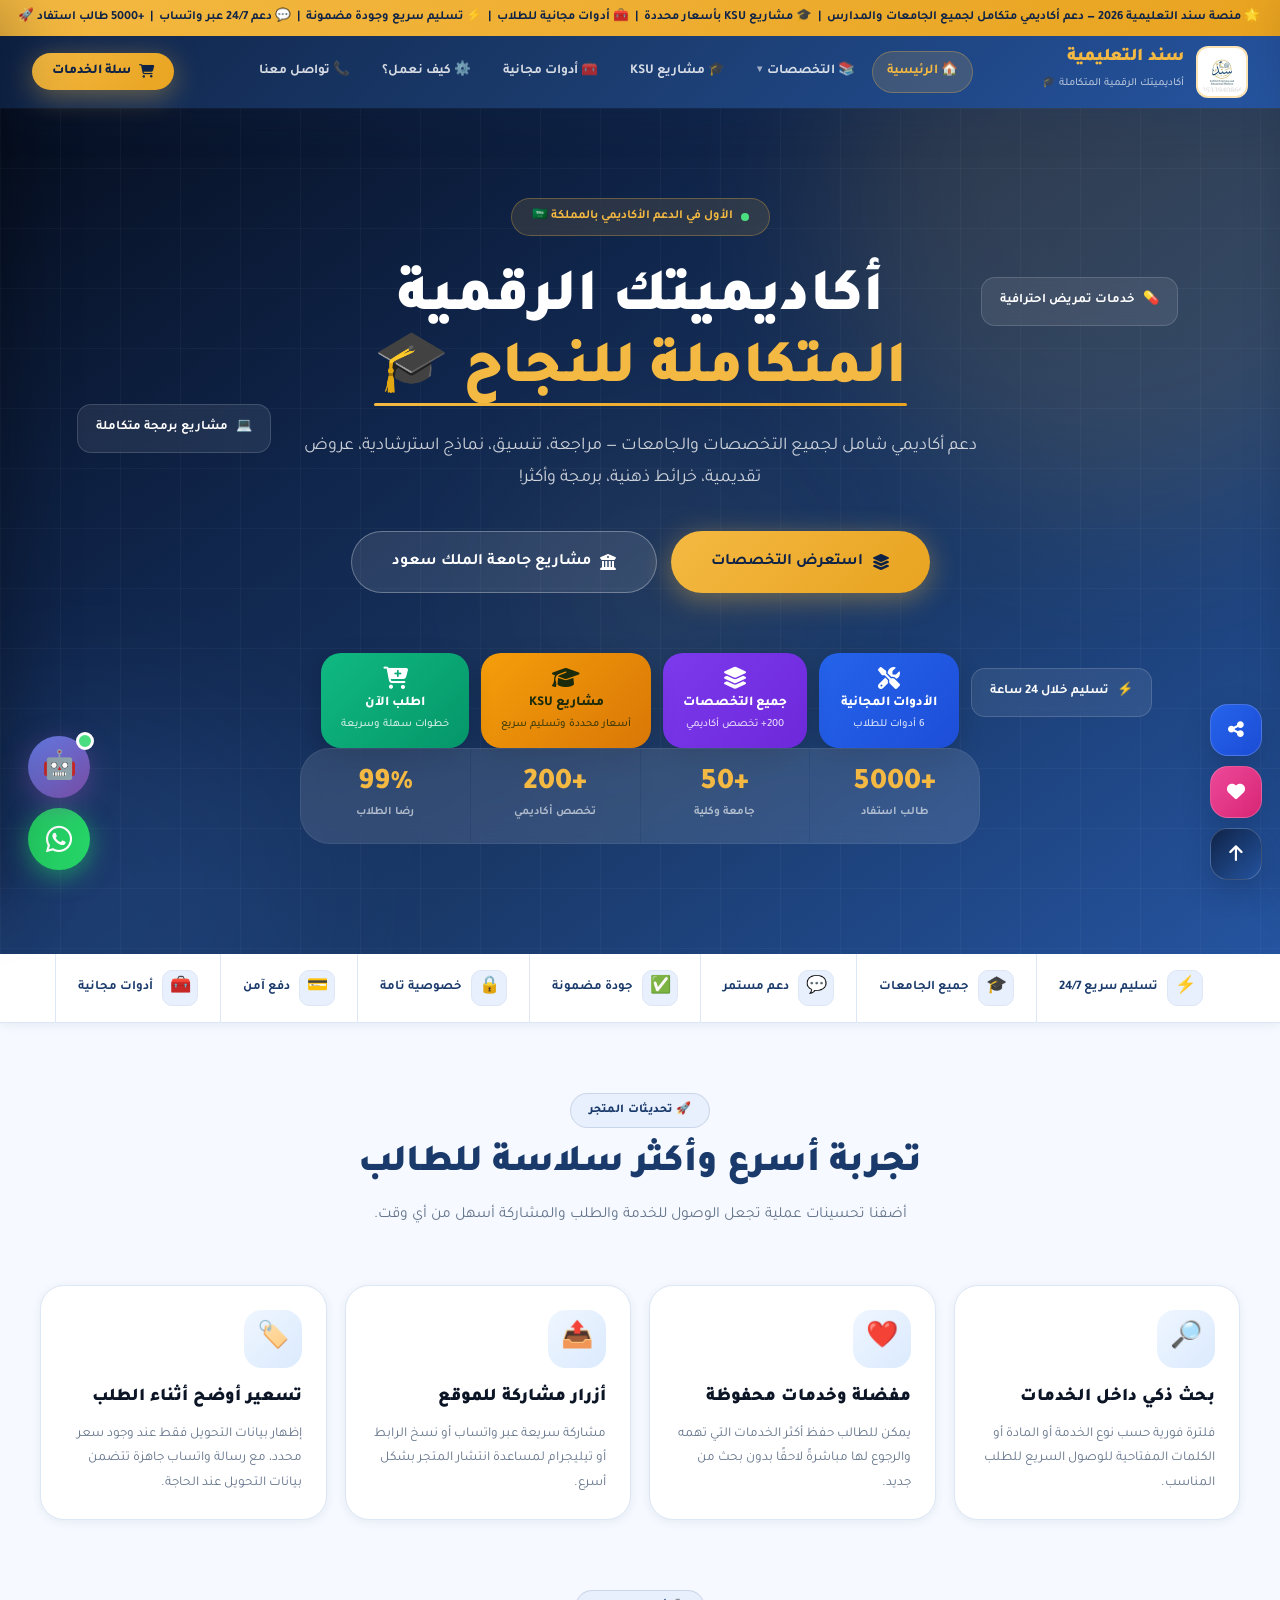
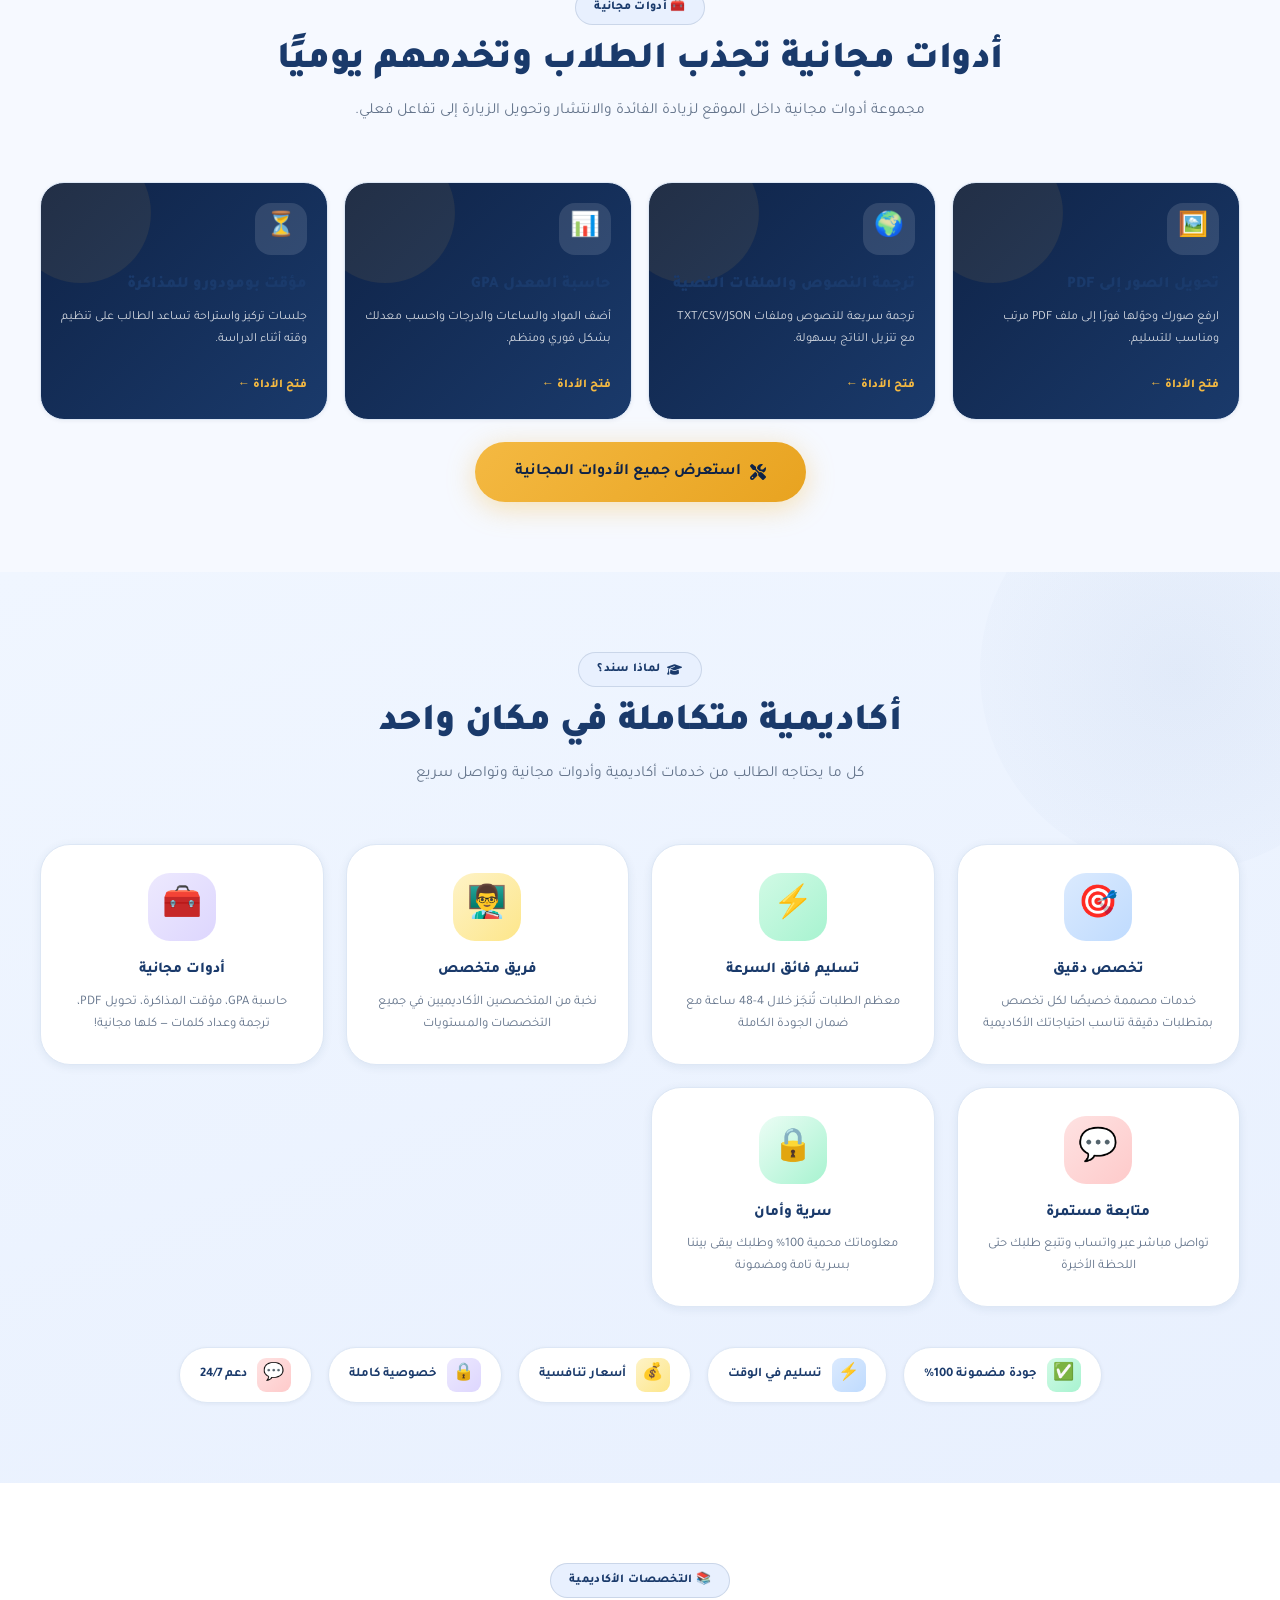
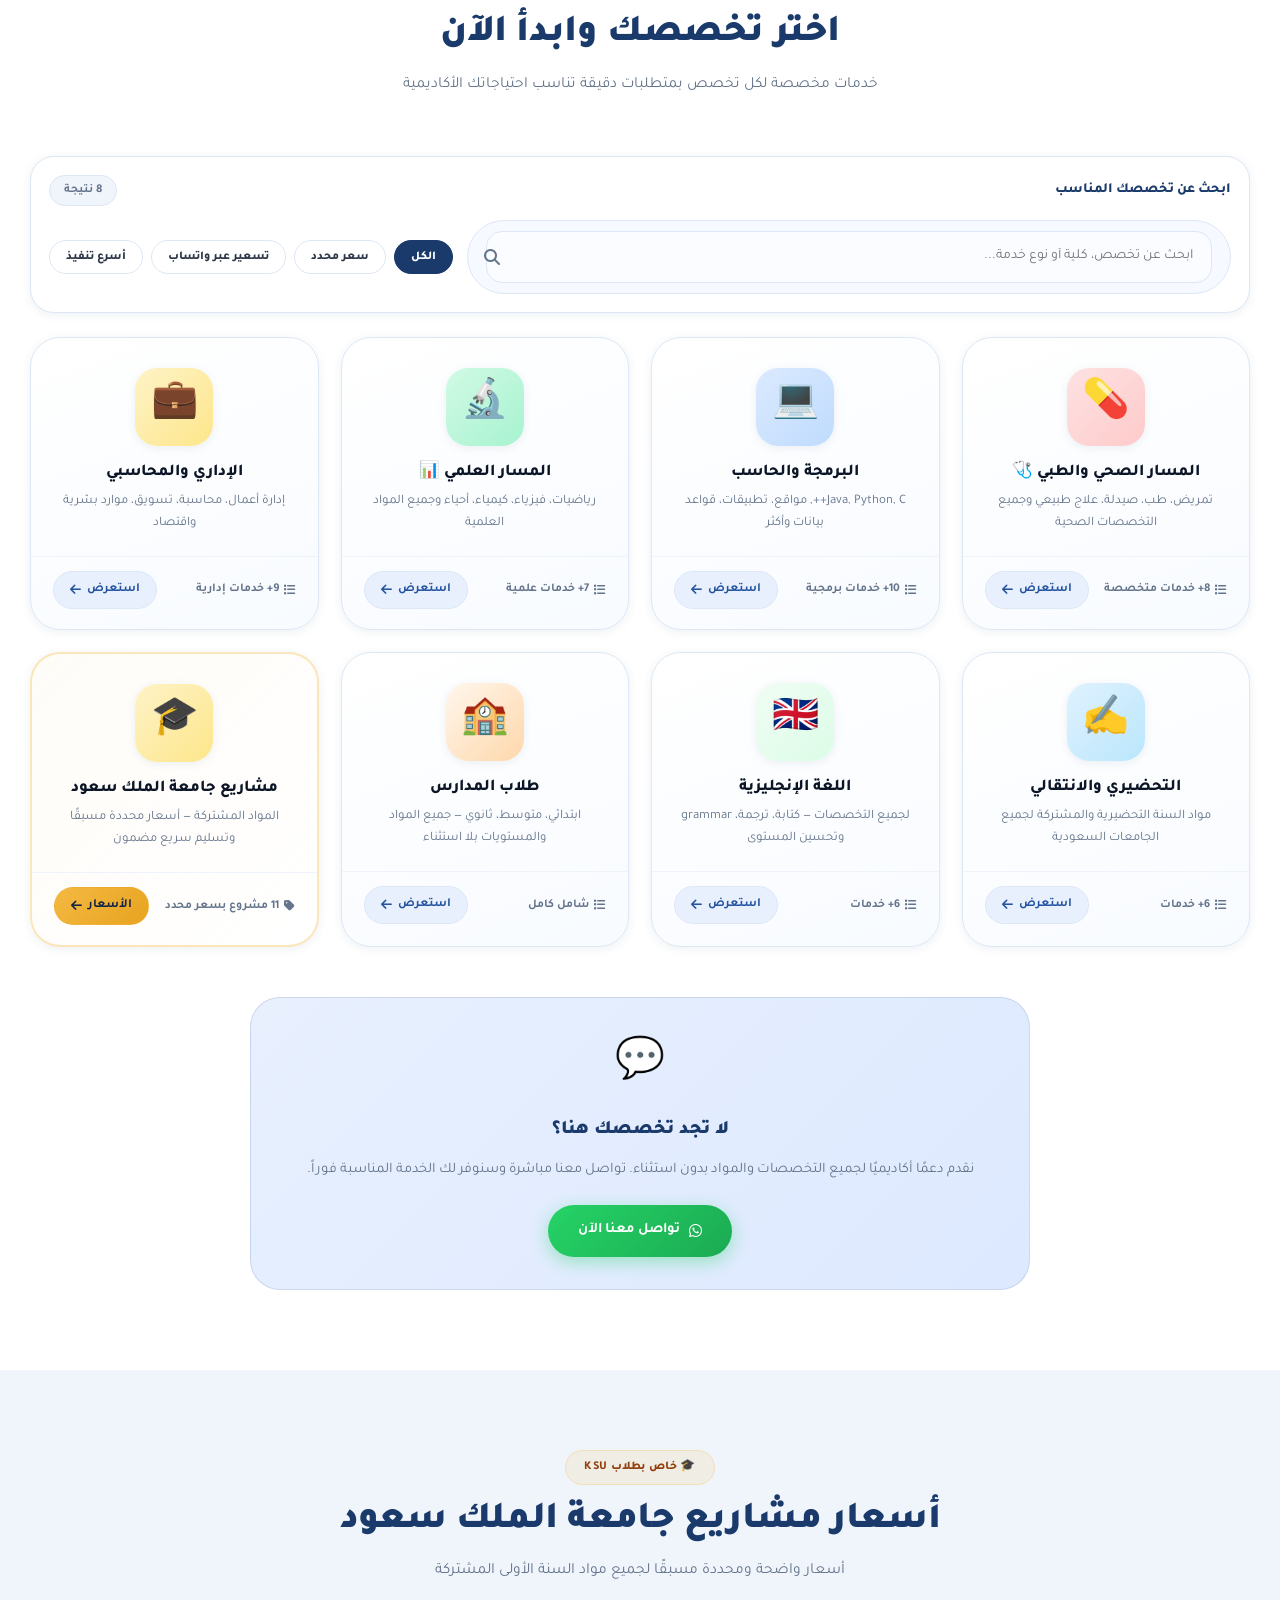
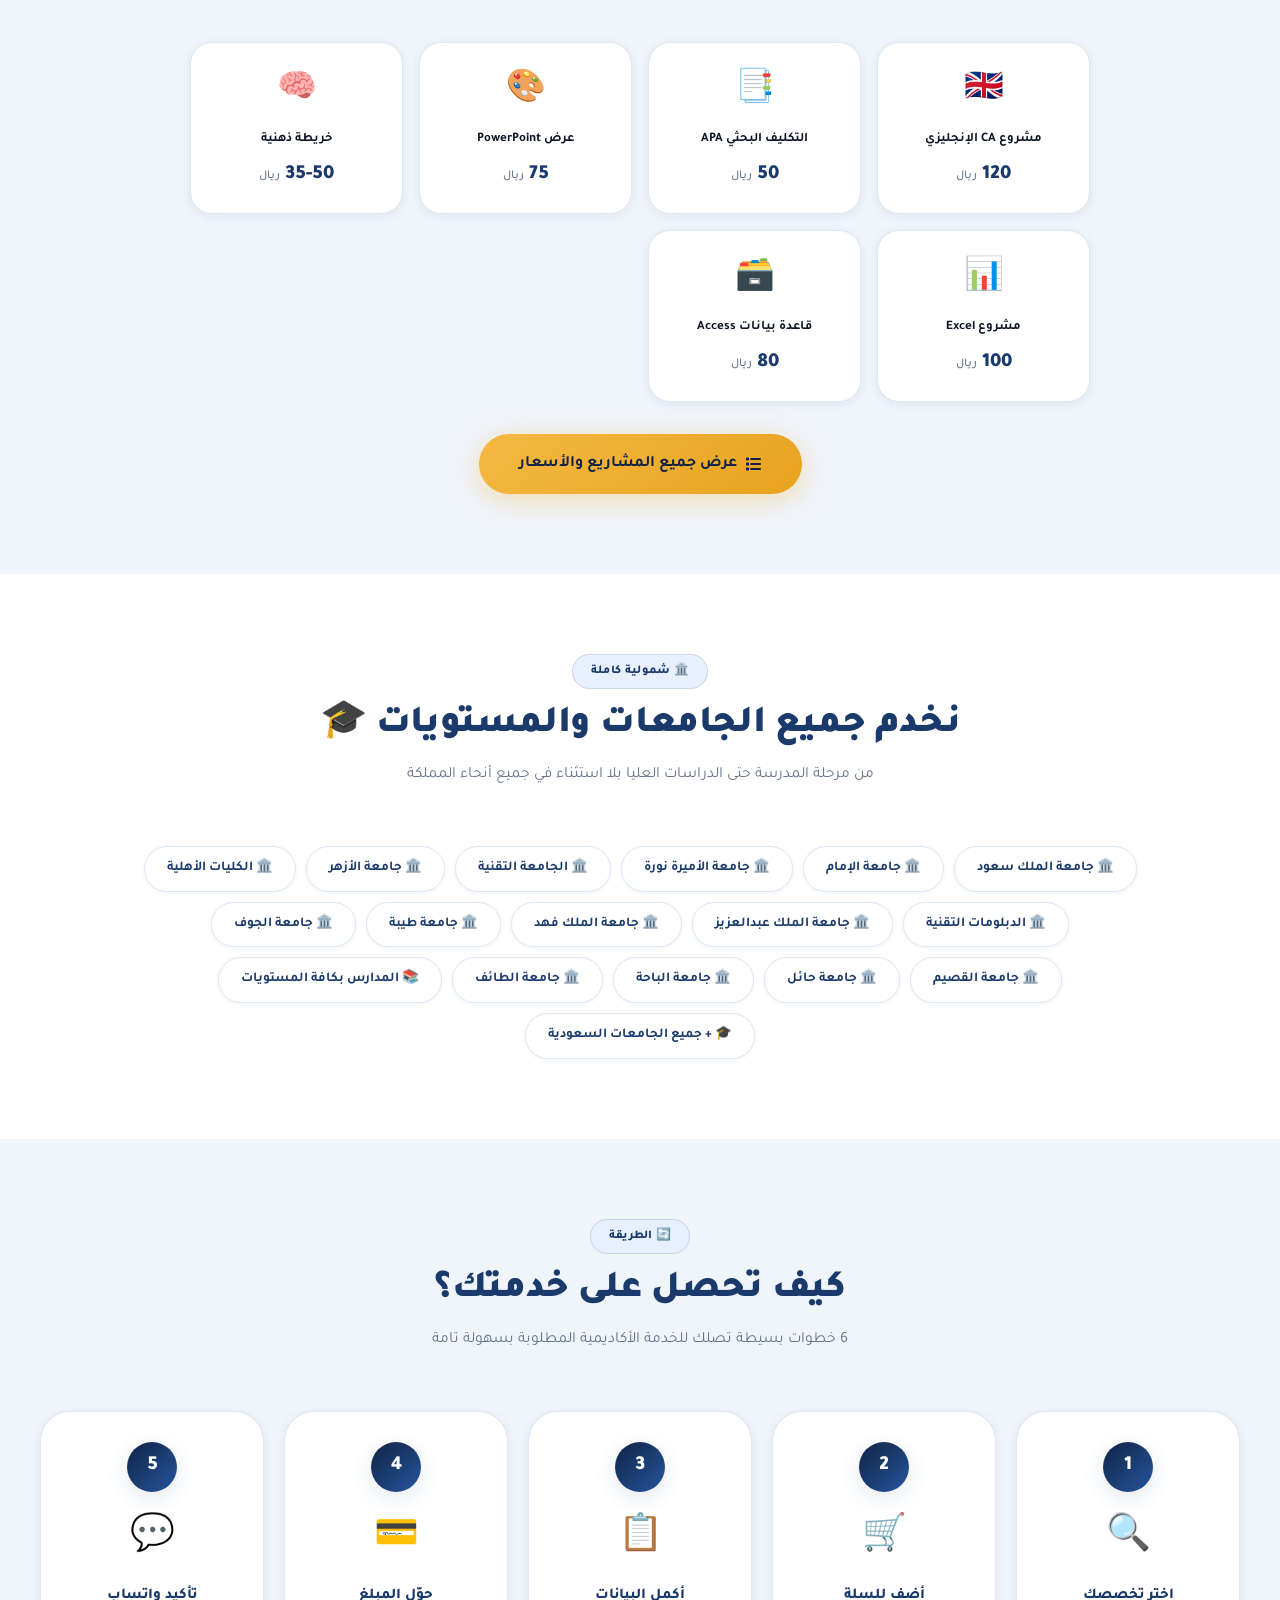
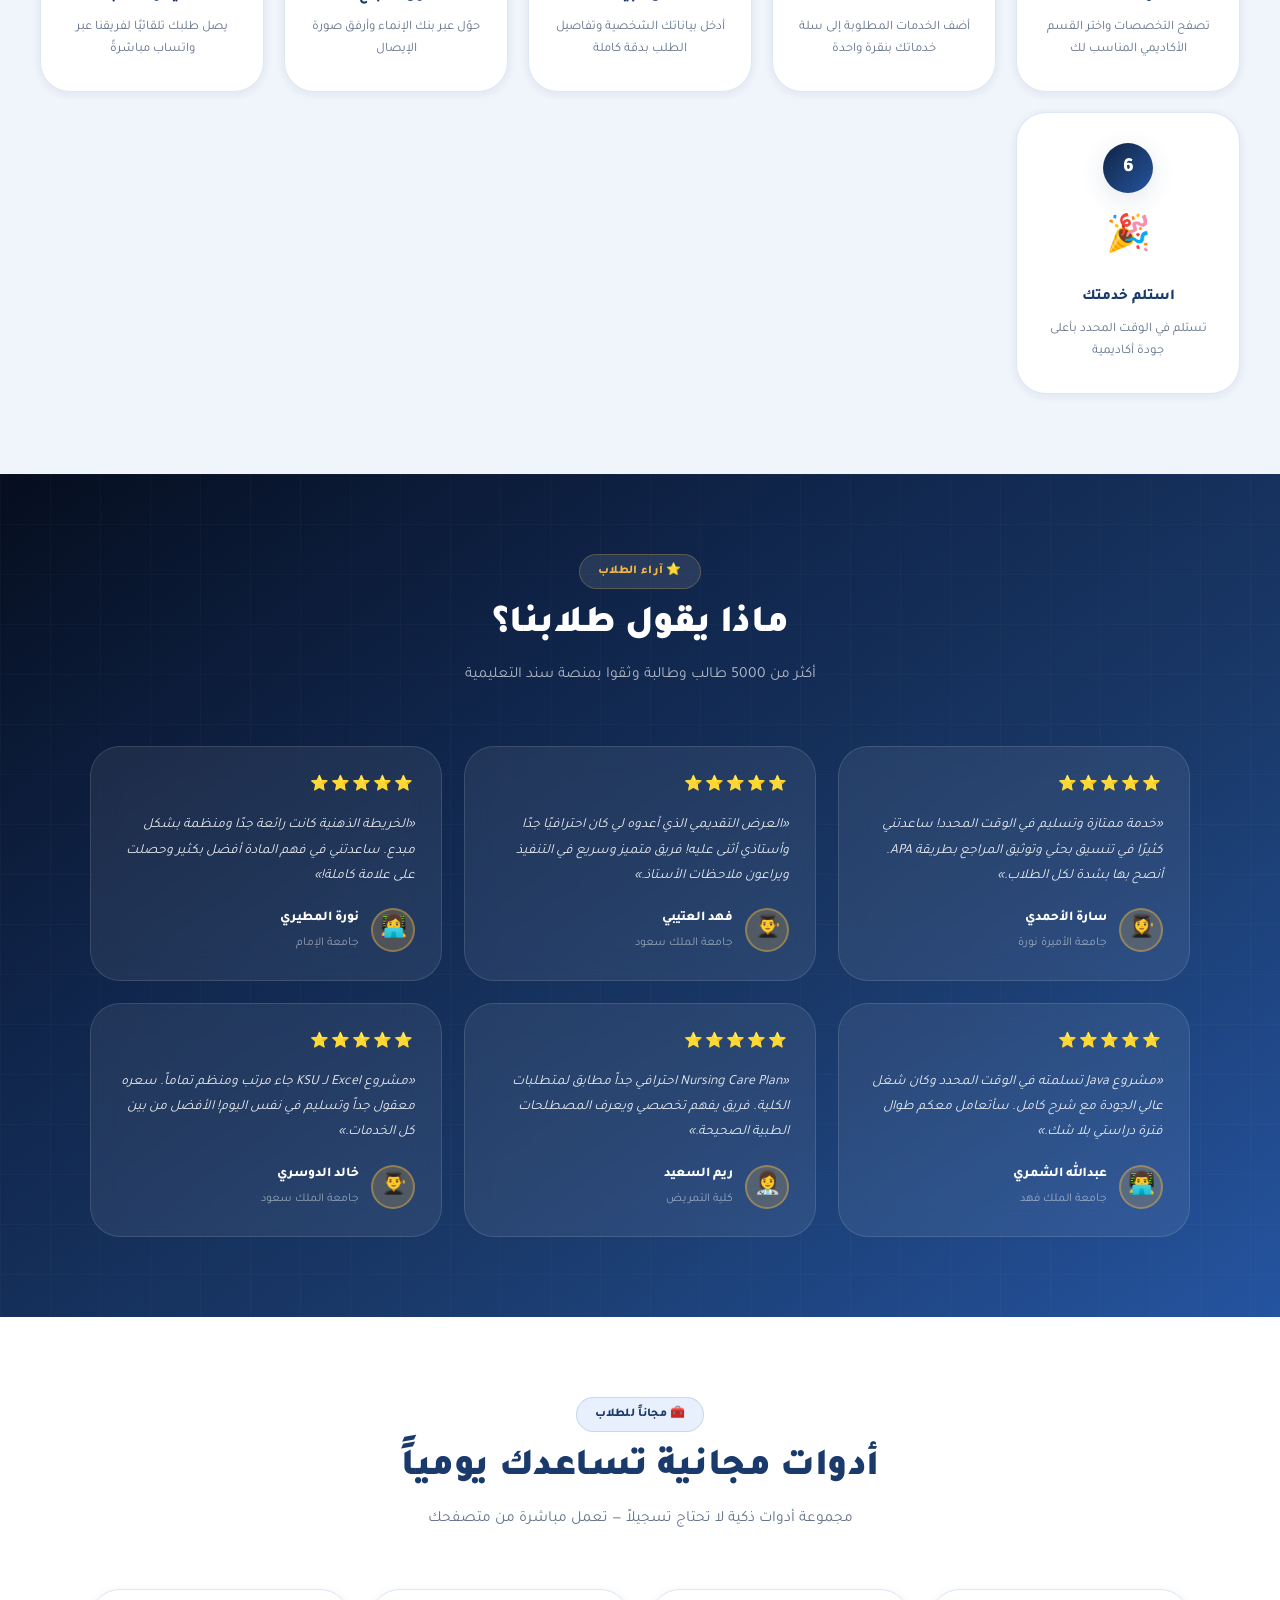
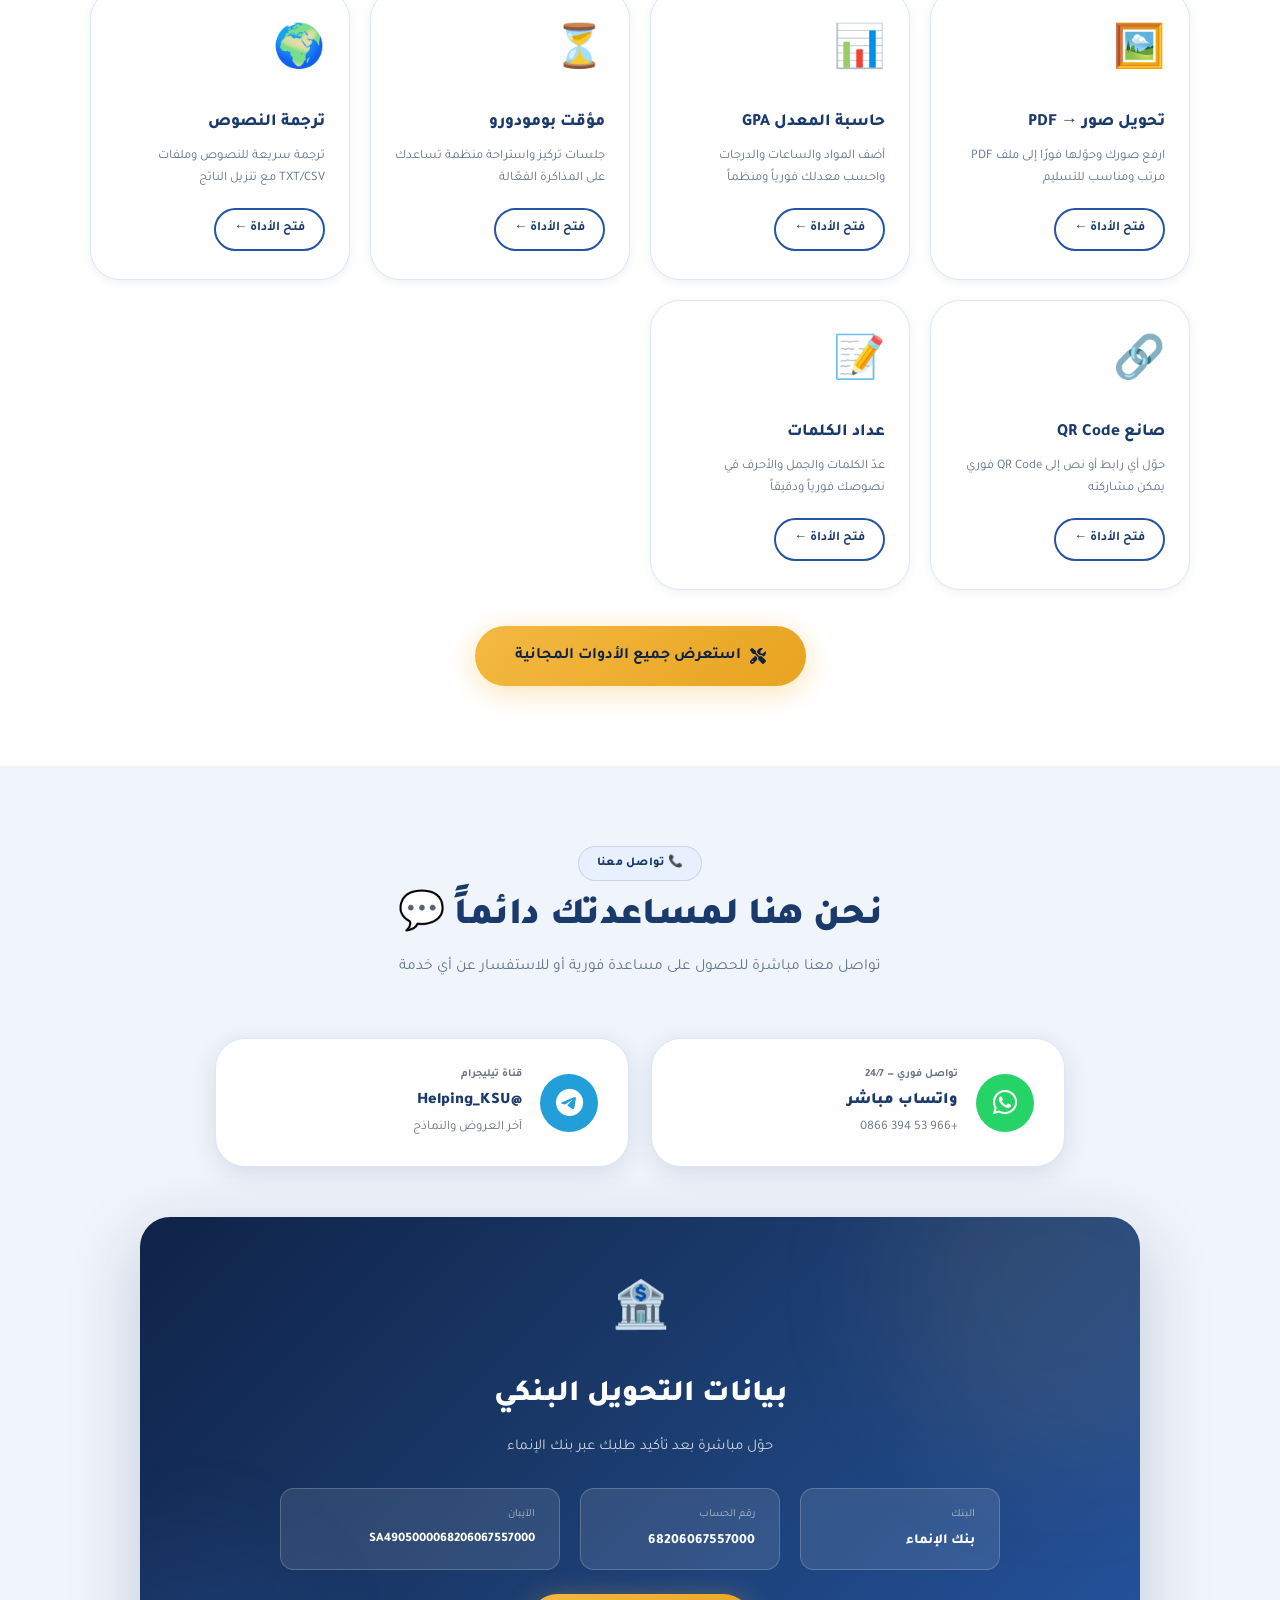
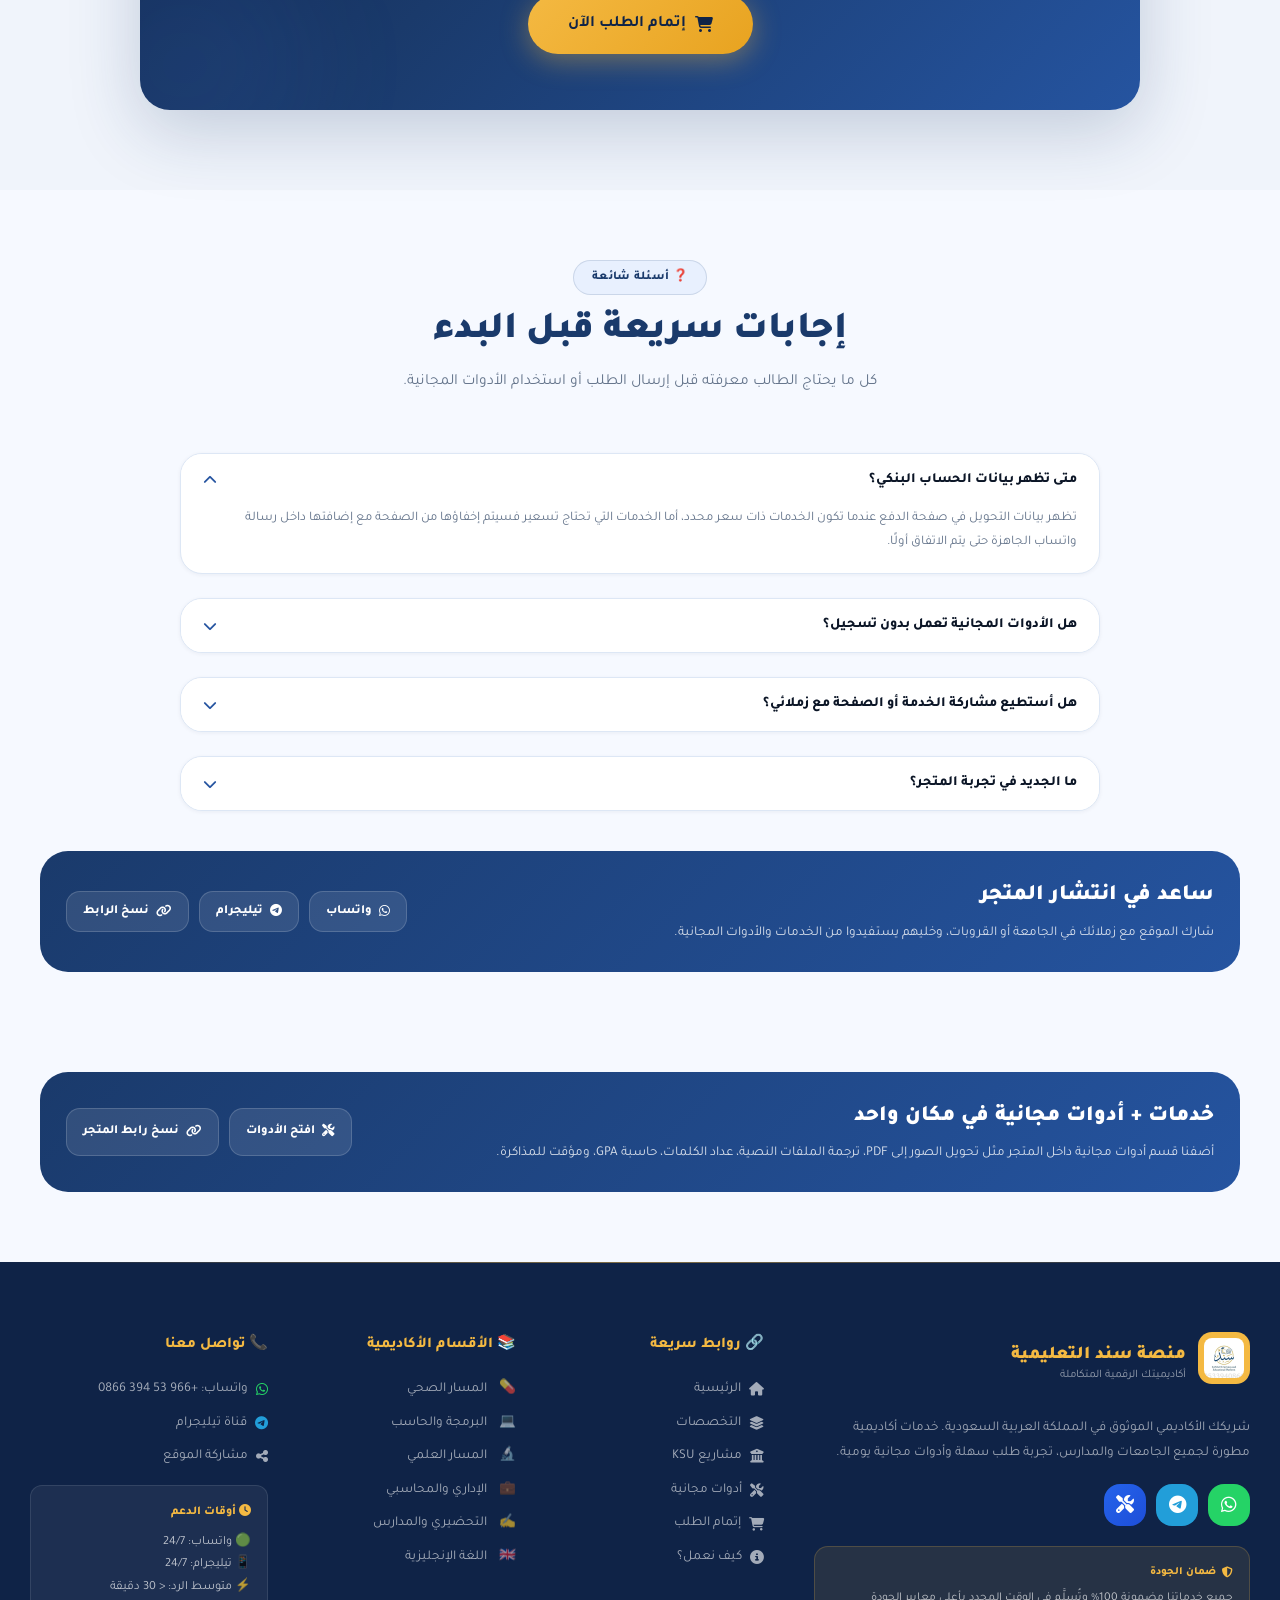
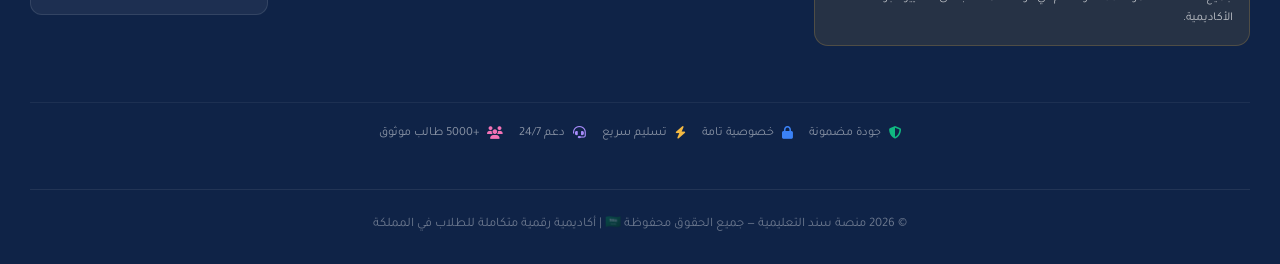
==== commit a45ce764: "feat(ui): major updates — floating buttons reorganized, AI assistant enhanced, Sanad logo added, her" ====
--- a/index.html
+++ b/index.html
@@ -3,466 +3,688 @@
 <head>
   <meta charset="UTF-8">
   <meta name="viewport" content="width=device-width, initial-scale=1.0">
-  <meta name="description" content="منصة سند التعليمية - خدمات أكاديمية متكاملة للطلاب: مشاريع برمجية، تقارير، بحوث، أدوات مجانية وأكثر">
-  <meta name="keywords" content="سند, تعليمية, مشاريع تخرج, تقارير, GPA, طلاب, جامعة الملك سعود">
-  <meta property="og:title" content="منصة سند التعليمية">
-  <meta property="og:description" content="المنصة الأكاديمية الأولى للطلاب — مشاريع، تقارير، أدوات مجانية">
-  <title>منصة سند التعليمية | الرئيسية</title>
-
-  <!-- Google Fonts -->
-  <link rel="preconnect" href="https://fonts.googleapis.com">
-  <link rel="preconnect" href="https://fonts.gstatic.com" crossorigin>
-  <link href="https://fonts.googleapis.com/css2?family=Tajawal:wght@300;400;500;700;800;900&display=swap" rel="stylesheet">
-
-  <!-- Font Awesome -->
-  <link rel="stylesheet" href="https://cdnjs.cloudflare.com/ajax/libs/font-awesome/6.5.0/css/all.min.css">
-
-  <!-- Stylesheets -->
+  <title>منصة سند التعليمية | أكاديميتك الرقمية المتكاملة 📚</title>
+  <meta name="description" content="منصة سند التعليمية — أكاديمية رقمية متكاملة لجميع الطلاب في المملكة. دعم أكاديمي شامل، مشاريع KSU، وأدوات مجانية.">
   <link rel="stylesheet" href="css/style.css">
   <link rel="stylesheet" href="css/upgrade.css">
-
-  <!-- Favicon -->
-  <link rel="icon" type="image/svg+xml" href="images/logo.svg">
+  <link rel="stylesheet" href="https://cdn.jsdelivr.net/npm/@fortawesome/fontawesome-free@6.5.0/css/all.min.css">
+  <link href="https://fonts.googleapis.com/css2?family=Tajawal:wght@300;400;500;700;800;900&family=Cairo:wght@400;600;700;900&display=swap" rel="stylesheet">
+  <style>
+    /* INDEX PAGE EXTRAS */
+    .hero-floating-cards {
+      position: absolute;
+      inset: 0;
+      pointer-events: none;
+      overflow: hidden;
+    }
+    .floating-card {
+      position: absolute;
+      background: rgba(255,255,255,0.08);
+      backdrop-filter: blur(10px);
+      border: 1px solid rgba(255,255,255,0.15);
+      border-radius: 14px;
+      padding: 12px 18px;
+      font-size: 13px;
+      font-weight: 700;
+      color: white;
+      display: flex;
+      align-items: center;
+      gap: 8px;
+      animation: floatCard 6s ease-in-out infinite;
+    }
+    .floating-card.fc-1 { top: 20%; right: 8%; animation-delay: 0s; }
+    .floating-card.fc-2 { top: 35%; left: 6%; animation-delay: 1.5s; }
+    .floating-card.fc-3 { bottom: 28%; right: 10%; animation-delay: 3s; }
+    @keyframes floatCard {
+      0%, 100% { transform: translateY(0); }
+      50% { transform: translateY(-10px); }
+    }
+    @media(max-width:768px) { .floating-card { display: none; } }
+
+    /* Academy Section */
+    .academy-section {
+      background: linear-gradient(160deg, #f0f6ff, #e8f0fe);
+      position: relative;
+      overflow: hidden;
+    }
+    .academy-section::before {
+      content: '';
+      position: absolute;
+      width: 400px; height: 400px;
+      background: radial-gradient(circle, rgba(37,84,160,0.06), transparent);
+      top: -100px; right: -100px;
+      border-radius: 50%;
+    }
+
+    /* Trust Badges */
+    .trust-row {
+      display: flex;
+      gap: 16px;
+      flex-wrap: wrap;
+      justify-content: center;
+      margin-top: 40px;
+    }
+    .trust-badge {
+      display: flex;
+      align-items: center;
+      gap: 10px;
+      background: white;
+      border: 1px solid var(--border);
+      border-radius: var(--r-full);
+      padding: 10px 20px;
+      font-size: 13px;
+      font-weight: 700;
+      color: var(--primary);
+      box-shadow: var(--shadow-xs);
+      transition: all 0.2s;
+    }
+    .trust-badge:hover { transform: translateY(-2px); box-shadow: var(--shadow-md); }
+    .trust-badge .tb-icon {
+      width: 34px; height: 34px;
+      border-radius: 9px;
+      display: flex; align-items: center; justify-content: center;
+      font-size: 17px;
+    }
+
+    /* Pricing preview */
+    .pricing-preview {
+      display: grid;
+      grid-template-columns: repeat(auto-fill, minmax(200px, 1fr));
+      gap: 16px;
+      max-width: 900px;
+      margin: 40px auto 0;
+    }
+    .price-preview-card {
+      background: white;
+      border-radius: var(--r-lg);
+      padding: 20px;
+      text-align: center;
+      border: 1px solid var(--border);
+      box-shadow: var(--shadow-sm);
+      transition: all 0.3s;
+    }
+    .price-preview-card:hover { transform: translateY(-4px); box-shadow: var(--shadow-md); }
+    .price-preview-card .ppc-emoji { font-size: 32px; margin-bottom: 10px; }
+    .price-preview-card .ppc-name { font-size: 13px; font-weight: 700; color: var(--text-dark); margin-bottom: 6px; }
+    .price-preview-card .ppc-price { font-size: 20px; font-weight: 900; color: var(--primary); }
+    .price-preview-card .ppc-price small { font-size: 12px; color: var(--text-muted); font-weight: 500; }
+
+    /* Contact cards */
+    .contact-card {
+      display: flex;
+      align-items: center;
+      gap: 18px;
+      background: white;
+      border-radius: var(--r-xl);
+      padding: 26px 30px;
+      color: var(--text-dark);
+      box-shadow: var(--shadow-md);
+      border: 1px solid var(--border);
+      transition: all 0.3s;
+      flex: 1;
+      min-width: 260px;
+      text-decoration: none;
+    }
+    .contact-card:hover { transform: translateY(-6px); box-shadow: var(--shadow-xl); }
+    .contact-icon {
+      width: 58px; height: 58px;
+      border-radius: 50%;
+      display: flex; align-items: center; justify-content: center;
+      font-size: 28px;
+      color: white;
+      flex-shrink: 0;
+    }
+  </style>
 </head>
 <body>
 
-  <!-- HEADER PLACEHOLDER -->
-  <div id="header-placeholder"></div>
-
-  <!-- LOADING BAR -->
-  <div class="loading-bar" id="loading-bar" style="width:0"></div>
-
-  <!-- ==================== HERO ==================== -->
-  <section class="hero" id="hero">
-    <div class="container">
-      <div class="hero-inner">
-        <div class="hero-content">
-          <div class="hero-badge">
-            <span class="dot"></span>
-            منصة أكاديمية موثوقة • 2026
-          </div>
-          <h1 class="hero-title">
-            أكمل مشروعك <span>بثقة</span><br>
-            مع منصة سند
-          </h1>
-          <p class="hero-subtitle">
-            منصة أكاديمية متكاملة تقدم مشاريع التخرج، التقارير، البحوث، 
-            وأدوات مجانية لطلاب جميع الجامعات السعودية.
-          </p>
-
-          <!-- CTA Buttons -->
-          <div class="hero-ctas">
-            <a href="https://wa.me/966533940866" target="_blank" rel="noopener" class="btn-primary">
-              <i class="fab fa-whatsapp"></i>
-              ابدأ طلبك الآن
-            </a>
-            <a href="#services" class="btn-secondary">
-              <i class="fas fa-briefcase"></i>
-              استعرض الخدمات
-            </a>
-          </div>
-
-          <!-- Quick Access Buttons -->
-          <div class="hero-quick-btns">
-            <a href="tools.html" class="hero-quick-btn">
-              <i class="fas fa-tools"></i>
-              أدوات مجانية
-            </a>
-            <a href="specializations.html" class="hero-quick-btn">
-              <i class="fas fa-graduation-cap"></i>
-              التخصصات
-            </a>
-            <a href="#services" class="hero-quick-btn">
-              <i class="fas fa-laptop-code"></i>
-              مشاريع برمجية
-            </a>
-            <a href="https://wa.me/966533940866" target="_blank" rel="noopener" class="hero-quick-btn">
-              <i class="fab fa-whatsapp"></i>
-              تواصل معنا
-            </a>
-          </div>
-
-          <!-- Stats -->
-          <div class="hero-stats">
-            <div class="hero-stat">
-              <div class="hero-stat-num">+500</div>
-              <div class="hero-stat-label">طلب مكتمل</div>
-            </div>
-            <div class="hero-stat">
-              <div class="hero-stat-num">98%</div>
-              <div class="hero-stat-label">نسبة الرضا</div>
-            </div>
-            <div class="hero-stat">
-              <div class="hero-stat-num">24h</div>
-              <div class="hero-stat-label">أسرع تسليم</div>
-            </div>
-          </div>
+<div id="header-placeholder" data-page="home"></div>
+
+<!-- ===== HERO ===== -->
+<section class="hero">
+  <div class="hero-bg">
+    <div class="orb orb-1"></div>
+    <div class="orb orb-2"></div>
+    <div class="orb orb-3"></div>
+    <div class="grid-pattern"></div>
+  </div>
+
+  <!-- Floating decorative cards -->
+  <div class="hero-floating-cards">
+    <div class="floating-card fc-1"><span>💊</span> خدمات تمريض احترافية</div>
+    <div class="floating-card fc-2"><span>💻</span> مشاريع برمجة متكاملة</div>
+    <div class="floating-card fc-3"><span>⚡</span> تسليم خلال 24 ساعة</div>
+  </div>
+
+  <div class="hero-content">
+    <div class="hero-badge">
+      <span class="hero-badge-dot"></span>
+      الأول في الدعم الأكاديمي بالمملكة 🇸🇦
+    </div>
+    <h1>أكاديميتك الرقمية<br><span class="highlight">المتكاملة للنجاح 🎓</span></h1>
+    <p class="hero-desc">دعم أكاديمي شامل لجميع التخصصات والجامعات — مراجعة، تنسيق، نماذج استرشادية، عروض تقديمية، خرائط ذهنية، برمجة وأكثر!</p>
+
+    <div class="hero-cta">
+      <a href="specializations.html" class="btn btn-primary btn-lg">
+        <i class="fas fa-layer-group"></i> استعرض التخصصات
+      </a>
+      <a href="ksu.html" class="btn btn-white btn-lg">
+        <i class="fas fa-university"></i> مشاريع جامعة الملك سعود
+      </a>
+    </div>
+
+    <!-- Quick Access Bar -->
+    <div class="hero-quick-bar">
+      <a href="tools.html" class="hq-btn hq-tools">
+        <i class="fas fa-screwdriver-wrench"></i>
+        <span class="hq-label">الأدوات المجانية</span>
+        <span class="hq-sub">6 أدوات للطلاب</span>
+      </a>
+      <a href="specializations.html" class="hq-btn hq-spec">
+        <i class="fas fa-layer-group"></i>
+        <span class="hq-label">جميع التخصصات</span>
+        <span class="hq-sub">200+ تخصص أكاديمي</span>
+      </a>
+      <a href="ksu.html" class="hq-btn hq-ksu">
+        <i class="fas fa-graduation-cap"></i>
+        <span class="hq-label">مشاريع KSU</span>
+        <span class="hq-sub">أسعار محددة وتسليم سريع</span>
+      </a>
+      <a href="checkout.html" class="hq-btn hq-order">
+        <i class="fas fa-cart-plus"></i>
+        <span class="hq-label">اطلب الآن</span>
+        <span class="hq-sub">خطوات سهلة وسريعة</span>
+      </a>
+    </div>
+
+    <div class="hero-stats">
+      <div class="stat-item">
+        <span class="s-num">+5000</span>
+        <span class="s-label">طالب استفاد</span>
+      </div>
+      <div class="stat-item">
+        <span class="s-num">+50</span>
+        <span class="s-label">جامعة وكلية</span>
+      </div>
+      <div class="stat-item">
+        <span class="s-num">+200</span>
+        <span class="s-label">تخصص أكاديمي</span>
+      </div>
+      <div class="stat-item">
+        <span class="s-num">99%</span>
+        <span class="s-label">رضا الطلاب</span>
+      </div>
+    </div>
+  </div>
+</section>
+
+<!-- ===== FEATURES BAR ===== -->
+<div class="features-bar">
+  <div class="feat-item"><div class="feat-icon">⚡</div> تسليم سريع 24/7</div>
+  <div class="feat-item"><div class="feat-icon">🎓</div> جميع الجامعات</div>
+  <div class="feat-item"><div class="feat-icon">💬</div> دعم مستمر</div>
+  <div class="feat-item"><div class="feat-icon">✅</div> جودة مضمونة</div>
+  <div class="feat-item"><div class="feat-icon">🔒</div> خصوصية تامة</div>
+  <div class="feat-item"><div class="feat-icon">💳</div> دفع آمن</div>
+  <div class="feat-item"><div class="feat-icon">🧰</div> أدوات مجانية</div>
+</div>
+
+<!-- ===== ACADEMY FEATURES ===== -->
+<section class="section academy-section" id="academy">
+  <div class="section-header reveal">
+    <div class="section-chip"><i class="fas fa-graduation-cap"></i> لماذا سند؟</div>
+    <h2 class="section-title">أكاديمية متكاملة في مكان واحد</h2>
+    <p class="section-subtitle">كل ما يحتاجه الطالب من خدمات أكاديمية وأدوات مجانية وتواصل سريع</p>
+  </div>
+  <div class="academy-features">
+    <div class="academy-feature-card reveal reveal-delay-1">
+      <div class="af-icon" style="background:linear-gradient(135deg,#dbeafe,#bfdbfe);">🎯</div>
+      <h3>تخصص دقيق</h3>
+      <p>خدمات مصممة خصيصًا لكل تخصص بمتطلبات دقيقة تناسب احتياجاتك الأكاديمية</p>
+    </div>
+    <div class="academy-feature-card reveal reveal-delay-2">
+      <div class="af-icon" style="background:linear-gradient(135deg,#d1fae5,#a7f3d0);">⚡</div>
+      <h3>تسليم فائق السرعة</h3>
+      <p>معظم الطلبات تُنجَز خلال 4-48 ساعة مع ضمان الجودة الكاملة</p>
+    </div>
+    <div class="academy-feature-card reveal reveal-delay-3">
+      <div class="af-icon" style="background:linear-gradient(135deg,#fef3c7,#fde68a);">👨‍🏫</div>
+      <h3>فريق متخصص</h3>
+      <p>نخبة من المتخصصين الأكاديميين في جميع التخصصات والمستويات</p>
+    </div>
+    <div class="academy-feature-card reveal reveal-delay-1">
+      <div class="af-icon" style="background:linear-gradient(135deg,#ede9fe,#ddd6fe);">🧰</div>
+      <h3>أدوات مجانية</h3>
+      <p>حاسبة GPA، مؤقت المذاكرة، تحويل PDF، ترجمة وعداد كلمات — كلها مجانية!</p>
+    </div>
+    <div class="academy-feature-card reveal reveal-delay-2">
+      <div class="af-icon" style="background:linear-gradient(135deg,#fee2e2,#fecaca);">💬</div>
+      <h3>متابعة مستمرة</h3>
+      <p>تواصل مباشر عبر واتساب وتتبع طلبك حتى اللحظة الأخيرة</p>
+    </div>
+    <div class="academy-feature-card reveal reveal-delay-3">
+      <div class="af-icon" style="background:linear-gradient(135deg,#ecfdf5,#a7f3d0);">🔒</div>
+      <h3>سرية وأمان</h3>
+      <p>معلوماتك محمية 100% وطلبك يبقى بيننا بسرية تامة ومضمونة</p>
+    </div>
+  </div>
+
+  <div class="trust-row reveal">
+    <div class="trust-badge"><div class="tb-icon" style="background:linear-gradient(135deg,#d1fae5,#a7f3d0);">✅</div> جودة مضمونة 100%</div>
+    <div class="trust-badge"><div class="tb-icon" style="background:linear-gradient(135deg,#dbeafe,#bfdbfe);">⚡</div> تسليم في الوقت</div>
+    <div class="trust-badge"><div class="tb-icon" style="background:linear-gradient(135deg,#fef3c7,#fde68a);">💰</div> أسعار تنافسية</div>
+    <div class="trust-badge"><div class="tb-icon" style="background:linear-gradient(135deg,#ede9fe,#ddd6fe);">🔒</div> خصوصية كاملة</div>
+    <div class="trust-badge"><div class="tb-icon" style="background:linear-gradient(135deg,#fee2e2,#fecaca);">💬</div> دعم 24/7</div>
+  </div>
+</section>
+
+<!-- ===== SPECIALIZATIONS ===== -->
+<section class="section section-alt" id="specializations">
+  <div class="section-header reveal">
+    <div class="section-chip">📚 التخصصات الأكاديمية</div>
+    <h2 class="section-title">اختر تخصصك وابدأ الآن</h2>
+    <p class="section-subtitle">خدمات مخصصة لكل تخصص بمتطلبات دقيقة تناسب احتياجاتك الأكاديمية</p>
+  </div>
+  <div class="spec-grid">
+
+    <a href="health.html" class="spec-card spec-health reveal reveal-delay-1">
+      <div class="spec-card-header">
+        <div class="spec-card-icon">💊</div>
+        <h3 class="spec-card-title">المسار الصحي والطبي 🩺</h3>
+        <p class="spec-card-desc">تمريض، طب، صيدلة، علاج طبيعي وجميع التخصصات الصحية</p>
+      </div>
+      <div class="spec-card-footer">
+        <span class="spec-services-count"><i class="fas fa-list"></i> 8+ خدمات متخصصة</span>
+        <span class="spec-go-btn">استعرض <i class="fas fa-arrow-left"></i></span>
+      </div>
+    </a>
+
+    <a href="cs.html" class="spec-card spec-cs reveal reveal-delay-2">
+      <div class="spec-card-header">
+        <div class="spec-card-icon">💻</div>
+        <h3 class="spec-card-title">البرمجة والحاسب</h3>
+        <p class="spec-card-desc">Java, Python, C++, مواقع، تطبيقات، قواعد بيانات وأكثر</p>
+      </div>
+      <div class="spec-card-footer">
+        <span class="spec-services-count"><i class="fas fa-list"></i> 10+ خدمات برمجية</span>
+        <span class="spec-go-btn">استعرض <i class="fas fa-arrow-left"></i></span>
+      </div>
+    </a>
+
+    <a href="science.html" class="spec-card spec-science reveal reveal-delay-3">
+      <div class="spec-card-header">
+        <div class="spec-card-icon">🔬</div>
+        <h3 class="spec-card-title">المسار العلمي 📊</h3>
+        <p class="spec-card-desc">رياضيات، فيزياء، كيمياء، أحياء وجميع المواد العلمية</p>
+      </div>
+      <div class="spec-card-footer">
+        <span class="spec-services-count"><i class="fas fa-list"></i> 7+ خدمات علمية</span>
+        <span class="spec-go-btn">استعرض <i class="fas fa-arrow-left"></i></span>
+      </div>
+    </a>
+
+    <a href="business.html" class="spec-card spec-business reveal reveal-delay-1">
+      <div class="spec-card-header">
+        <div class="spec-card-icon">💼</div>
+        <h3 class="spec-card-title">الإداري والمحاسبي</h3>
+        <p class="spec-card-desc">إدارة أعمال، محاسبة، تسويق، موارد بشرية واقتصاد</p>
+      </div>
+      <div class="spec-card-footer">
+        <span class="spec-services-count"><i class="fas fa-list"></i> 9+ خدمات إدارية</span>
+        <span class="spec-go-btn">استعرض <i class="fas fa-arrow-left"></i></span>
+      </div>
+    </a>
+
+    <a href="preparatory.html" class="spec-card spec-prep reveal reveal-delay-2">
+      <div class="spec-card-header">
+        <div class="spec-card-icon">✍️</div>
+        <h3 class="spec-card-title">التحضيري والانتقالي</h3>
+        <p class="spec-card-desc">مواد السنة التحضيرية والمشتركة لجميع الجامعات السعودية</p>
+      </div>
+      <div class="spec-card-footer">
+        <span class="spec-services-count"><i class="fas fa-list"></i> 6+ خدمات</span>
+        <span class="spec-go-btn">استعرض <i class="fas fa-arrow-left"></i></span>
+      </div>
+    </a>
+
+    <a href="preparatory.html#english" class="spec-card spec-english reveal reveal-delay-3">
+      <div class="spec-card-header">
+        <div class="spec-card-icon">🇬🇧</div>
+        <h3 class="spec-card-title">اللغة الإنجليزية</h3>
+        <p class="spec-card-desc">لجميع التخصصات — كتابة، ترجمة، grammar وتحسين المستوى</p>
+      </div>
+      <div class="spec-card-footer">
+        <span class="spec-services-count"><i class="fas fa-list"></i> 6+ خدمات</span>
+        <span class="spec-go-btn">استعرض <i class="fas fa-arrow-left"></i></span>
+      </div>
+    </a>
+
+    <a href="preparatory.html#school" class="spec-card spec-school reveal reveal-delay-1">
+      <div class="spec-card-header">
+        <div class="spec-card-icon">🏫</div>
+        <h3 class="spec-card-title">طلاب المدارس</h3>
+        <p class="spec-card-desc">ابتدائي، متوسط، ثانوي — جميع المواد والمستويات بلا استثناء</p>
+      </div>
+      <div class="spec-card-footer">
+        <span class="spec-services-count"><i class="fas fa-list"></i> شامل كامل</span>
+        <span class="spec-go-btn">استعرض <i class="fas fa-arrow-left"></i></span>
+      </div>
+    </a>
+
+    <a href="ksu.html" class="spec-card reveal reveal-delay-2" style="border:2px solid rgba(244,185,66,0.35);background:linear-gradient(135deg,rgba(244,185,66,0.04),white);">
+      <div class="spec-card-header">
+        <div class="spec-card-icon" style="background:linear-gradient(135deg,#fef3c7,#fde68a);">🎓</div>
+        <h3 class="spec-card-title">مشاريع جامعة الملك سعود</h3>
+        <p class="spec-card-desc">المواد المشتركة — أسعار محددة مسبقًا وتسليم سريع مضمون</p>
+      </div>
+      <div class="spec-card-footer">
+        <span class="spec-services-count"><i class="fas fa-tag"></i> 11 مشروع بسعر محدد</span>
+        <span class="spec-go-btn" style="background:var(--grad-gold);color:var(--primary-dark);border-color:transparent;">الأسعار <i class="fas fa-arrow-left"></i></span>
+      </div>
+    </a>
+
+  </div>
+
+  <!-- Can't find your specialization -->
+  <div class="reveal" style="max-width:780px;margin:50px auto 0;background:linear-gradient(135deg,var(--accent),#dde9ff);border-radius:var(--r-xl);padding:32px 36px;border:1.5px solid rgba(26,58,107,0.12);text-align:center;">
+    <div style="font-size:40px;margin-bottom:14px;">💬</div>
+    <h3 style="font-size:19px;font-weight:900;color:var(--primary);margin-bottom:10px;">لا تجد تخصصك هنا؟</h3>
+    <p style="font-size:14.5px;color:var(--text-muted);margin-bottom:22px;line-height:1.8;">نقدم دعمًا أكاديميًا لجميع التخصصات والمواد بدون استثناء. تواصل معنا مباشرة وسنوفر لك الخدمة المناسبة فوراً.</p>
+    <a href="https://wa.me/966533940866" target="_blank" class="btn btn-wa">
+      <i class="fab fa-whatsapp"></i> تواصل معنا الآن
+    </a>
+  </div>
+</section>
+
+<!-- ===== KSU PRICING PREVIEW ===== -->
+<section class="section" style="background:var(--bg-gray);">
+  <div class="section-header reveal">
+    <div class="section-chip" style="background:rgba(244,185,66,0.12);color:#92400e;border-color:rgba(244,185,66,0.25);">🎓 خاص بطلاب KSU</div>
+    <h2 class="section-title">أسعار مشاريع جامعة الملك سعود</h2>
+    <p class="section-subtitle">أسعار واضحة ومحددة مسبقًا لجميع مواد السنة الأولى المشتركة</p>
+  </div>
+  <div class="pricing-preview reveal">
+    <div class="price-preview-card">
+      <div class="ppc-emoji">🇬🇧</div>
+      <div class="ppc-name">مشروع CA الإنجليزي</div>
+      <div class="ppc-price">120 <small>ريال</small></div>
+    </div>
+    <div class="price-preview-card">
+      <div class="ppc-emoji">📑</div>
+      <div class="ppc-name">التكليف البحثي APA</div>
+      <div class="ppc-price">50 <small>ريال</small></div>
+    </div>
+    <div class="price-preview-card">
+      <div class="ppc-emoji">🎨</div>
+      <div class="ppc-name">عرض PowerPoint</div>
+      <div class="ppc-price">75 <small>ريال</small></div>
+    </div>
+    <div class="price-preview-card">
+      <div class="ppc-emoji">🧠</div>
+      <div class="ppc-name">خريطة ذهنية</div>
+      <div class="ppc-price">35-50 <small>ريال</small></div>
+    </div>
+    <div class="price-preview-card">
+      <div class="ppc-emoji">📊</div>
+      <div class="ppc-name">مشروع Excel</div>
+      <div class="ppc-price">100 <small>ريال</small></div>
+    </div>
+    <div class="price-preview-card">
+      <div class="ppc-emoji">🗃️</div>
+      <div class="ppc-name">قاعدة بيانات Access</div>
+      <div class="ppc-price">80 <small>ريال</small></div>
+    </div>
+  </div>
+  <div style="text-align:center;margin-top:32px;" class="reveal">
+    <a href="ksu.html" class="btn btn-primary btn-lg">
+      <i class="fas fa-list"></i> عرض جميع المشاريع والأسعار
+    </a>
+  </div>
+</section>
+
+<!-- ===== UNIVERSITIES ===== -->
+<section class="section section-alt" id="universities">
+  <div class="section-header reveal">
+    <div class="section-chip">🏛️ شمولية كاملة</div>
+    <h2 class="section-title">نخدم جميع الجامعات والمستويات 🎓</h2>
+    <p class="section-subtitle">من مرحلة المدرسة حتى الدراسات العليا بلا استثناء في جميع أنحاء المملكة</p>
+  </div>
+  <div class="uni-cloud reveal">
+    <span class="uni-pill">🏛️ جامعة الملك سعود</span>
+    <span class="uni-pill">🏛️ جامعة الإمام</span>
+    <span class="uni-pill">🏛️ جامعة الأميرة نورة</span>
+    <span class="uni-pill">🏛️ الجامعة التقنية</span>
+    <span class="uni-pill">🏛️ جامعة الأزهر</span>
+    <span class="uni-pill">🏛️ الكليات الأهلية</span>
+    <span class="uni-pill">🏛️ الدبلومات التقنية</span>
+    <span class="uni-pill">🏛️ جامعة الملك عبدالعزيز</span>
+    <span class="uni-pill">🏛️ جامعة الملك فهد</span>
+    <span class="uni-pill">🏛️ جامعة طيبة</span>
+    <span class="uni-pill">🏛️ جامعة الجوف</span>
+    <span class="uni-pill">🏛️ جامعة القصيم</span>
+    <span class="uni-pill">🏛️ جامعة حائل</span>
+    <span class="uni-pill">🏛️ جامعة الباحة</span>
+    <span class="uni-pill">🏛️ جامعة الطائف</span>
+    <span class="uni-pill">📚 المدارس بكافة المستويات</span>
+    <span class="uni-pill">🎓 + جميع الجامعات السعودية</span>
+  </div>
+</section>
+
+<!-- ===== HOW IT WORKS ===== -->
+<section class="section" style="background:var(--bg-gray);" id="how">
+  <div class="section-header reveal">
+    <div class="section-chip">🔄 الطريقة</div>
+    <h2 class="section-title">كيف تحصل على خدمتك؟</h2>
+    <p class="section-subtitle">6 خطوات بسيطة تصلك للخدمة الأكاديمية المطلوبة بسهولة تامة</p>
+  </div>
+  <div class="how-grid">
+    <div class="step-card reveal reveal-delay-1">
+      <div class="step-num">1</div>
+      <div class="step-emoji">🔍</div>
+      <h4 class="step-title">اختر تخصصك</h4>
+      <p class="step-desc">تصفح التخصصات واختر القسم الأكاديمي المناسب لك</p>
+    </div>
+    <div class="step-card reveal reveal-delay-2">
+      <div class="step-num">2</div>
+      <div class="step-emoji">🛒</div>
+      <h4 class="step-title">أضف للسلة</h4>
+      <p class="step-desc">أضف الخدمات المطلوبة إلى سلة خدماتك بنقرة واحدة</p>
+    </div>
+    <div class="step-card reveal reveal-delay-3">
+      <div class="step-num">3</div>
+      <div class="step-emoji">📋</div>
+      <h4 class="step-title">أكمل البيانات</h4>
+      <p class="step-desc">أدخل بياناتك الشخصية وتفاصيل الطلب بدقة كاملة</p>
+    </div>
+    <div class="step-card reveal reveal-delay-1">
+      <div class="step-num">4</div>
+      <div class="step-emoji">💳</div>
+      <h4 class="step-title">حوّل المبلغ</h4>
+      <p class="step-desc">حوّل عبر بنك الإنماء وأرفق صورة الإيصال</p>
+    </div>
+    <div class="step-card reveal reveal-delay-2">
+      <div class="step-num">5</div>
+      <div class="step-emoji">💬</div>
+      <h4 class="step-title">تأكيد واتساب</h4>
+      <p class="step-desc">يصل طلبك تلقائيًا لفريقنا عبر واتساب مباشرةً</p>
+    </div>
+    <div class="step-card reveal reveal-delay-3">
+      <div class="step-num">6</div>
+      <div class="step-emoji">🎉</div>
+      <h4 class="step-title">استلم خدمتك</h4>
+      <p class="step-desc">تستلم في الوقت المحدد بأعلى جودة أكاديمية</p>
+    </div>
+  </div>
+</section>
+
+<!-- ===== TESTIMONIALS ===== -->
+<section class="testimonials-section" id="testimonials">
+  <div class="section-header reveal" style="position:relative;z-index:1;">
+    <div class="section-chip" style="background:rgba(255,255,255,0.1);color:#f4b942;border-color:rgba(244,185,66,0.25);">⭐ آراء الطلاب</div>
+    <h2 class="section-title" style="color:white;">ماذا يقول طلابنا؟</h2>
+    <p class="section-subtitle" style="color:rgba(255,255,255,0.65);">أكثر من 5000 طالب وطالبة وثقوا بمنصة سند التعليمية</p>
+  </div>
+  <div class="testimonials-grid">
+    <div class="t-card reveal">
+      <div class="t-stars">⭐⭐⭐⭐⭐</div>
+      <p class="t-text">«خدمة ممتازة وتسليم في الوقت المحدد! ساعدتني كثيرًا في تنسيق بحثي وتوثيق المراجع بطريقة APA. أنصح بها بشدة لكل الطلاب.»</p>
+      <div class="t-author">
+        <div class="t-avatar">👩‍🎓</div>
+        <div><div class="t-name">سارة الأحمدي</div><div class="t-uni">جامعة الأميرة نورة</div></div>
+      </div>
+    </div>
+    <div class="t-card reveal reveal-delay-2">
+      <div class="t-stars">⭐⭐⭐⭐⭐</div>
+      <p class="t-text">«العرض التقديمي الذي أعدوه لي كان احترافيًا جدًا وأستاذي أثنى عليه! فريق متميز وسريع في التنفيذ ويراعون ملاحظات الأستاذ.»</p>
+      <div class="t-author">
+        <div class="t-avatar">👨‍🎓</div>
+        <div><div class="t-name">فهد العتيبي</div><div class="t-uni">جامعة الملك سعود</div></div>
+      </div>
+    </div>
+    <div class="t-card reveal reveal-delay-3">
+      <div class="t-stars">⭐⭐⭐⭐⭐</div>
+      <p class="t-text">«الخريطة الذهنية كانت رائعة جدًا ومنظمة بشكل مبدع. ساعدتني في فهم المادة أفضل بكثير وحصلت على علامة كاملة!»</p>
+      <div class="t-author">
+        <div class="t-avatar">👩‍💻</div>
+        <div><div class="t-name">نورة المطيري</div><div class="t-uni">جامعة الإمام</div></div>
+      </div>
+    </div>
+    <div class="t-card reveal">
+      <div class="t-stars">⭐⭐⭐⭐⭐</div>
+      <p class="t-text">«مشروع Java تسلمته في الوقت المحدد وكان شغل عالي الجودة مع شرح كامل. سأتعامل معكم طوال فترة دراستي بلا شك.»</p>
+      <div class="t-author">
+        <div class="t-avatar">👨‍💻</div>
+        <div><div class="t-name">عبدالله الشمري</div><div class="t-uni">جامعة الملك فهد</div></div>
+      </div>
+    </div>
+    <div class="t-card reveal reveal-delay-2">
+      <div class="t-stars">⭐⭐⭐⭐⭐</div>
+      <p class="t-text">«Nursing Care Plan احترافي جداً مطابق لمتطلبات الكلية. فريق يفهم تخصصي ويعرف المصطلحات الطبية الصحيحة.»</p>
+      <div class="t-author">
+        <div class="t-avatar">👩‍⚕️</div>
+        <div><div class="t-name">ريم السعيد</div><div class="t-uni">كلية التمريض</div></div>
+      </div>
+    </div>
+    <div class="t-card reveal reveal-delay-3">
+      <div class="t-stars">⭐⭐⭐⭐⭐</div>
+      <p class="t-text">«مشروع Excel لـ KSU جاء مرتب ومنظم تماماً. سعره معقول جداً وتسليم في نفس اليوم! الأفضل من بين كل الخدمات.»</p>
+      <div class="t-author">
+        <div class="t-avatar">👨‍🎓</div>
+        <div><div class="t-name">خالد الدوسري</div><div class="t-uni">جامعة الملك سعود</div></div>
+      </div>
+    </div>
+  </div>
+</section>
+
+<!-- ===== FREE TOOLS TEASER ===== -->
+<section class="section section-alt">
+  <div class="section-header reveal">
+    <div class="section-chip">🧰 مجاناً للطلاب</div>
+    <h2 class="section-title">أدوات مجانية تساعدك يومياً</h2>
+    <p class="section-subtitle">مجموعة أدوات ذكية لا تحتاج تسجيلاً — تعمل مباشرة من متصفحك</p>
+  </div>
+  <div style="display:grid;grid-template-columns:repeat(auto-fill,minmax(220px,1fr));gap:20px;max-width:1100px;margin:0 auto;">
+    <div class="tool-card reveal reveal-delay-1">
+      <div class="tool-card-icon">🖼️</div>
+      <h3>تحويل صور → PDF</h3>
+      <p>ارفع صورك وحوّلها فورًا إلى ملف PDF مرتب ومناسب للتسليم</p>
+      <a href="tools.html" class="btn btn-outline-primary btn-sm">فتح الأداة ←</a>
+    </div>
+    <div class="tool-card reveal reveal-delay-2">
+      <div class="tool-card-icon">📊</div>
+      <h3>حاسبة المعدل GPA</h3>
+      <p>أضف المواد والساعات والدرجات واحسب معدلك فورياً ومنظماً</p>
+      <a href="tools.html#gpa" class="btn btn-outline-primary btn-sm">فتح الأداة ←</a>
+    </div>
+    <div class="tool-card reveal reveal-delay-3">
+      <div class="tool-card-icon">⏳</div>
+      <h3>مؤقت بومودورو</h3>
+      <p>جلسات تركيز واستراحة منظمة تساعدك على المذاكرة الفعّالة</p>
+      <a href="tools.html#pomodoro" class="btn btn-outline-primary btn-sm">فتح الأداة ←</a>
+    </div>
+    <div class="tool-card reveal reveal-delay-1">
+      <div class="tool-card-icon">🌍</div>
+      <h3>ترجمة النصوص</h3>
+      <p>ترجمة سريعة للنصوص وملفات TXT/CSV مع تنزيل الناتج</p>
+      <a href="tools.html#translator" class="btn btn-outline-primary btn-sm">فتح الأداة ←</a>
+    </div>
+    <div class="tool-card reveal reveal-delay-2">
+      <div class="tool-card-icon">🔗</div>
+      <h3>صانع QR Code</h3>
+      <p>حوّل أي رابط أو نص إلى QR Code فوري يمكن مشاركته</p>
+      <a href="tools.html#qr" class="btn btn-outline-primary btn-sm">فتح الأداة ←</a>
+    </div>
+    <div class="tool-card reveal reveal-delay-3">
+      <div class="tool-card-icon">📝</div>
+      <h3>عداد الكلمات</h3>
+      <p>عدّ الكلمات والجمل والأحرف في نصوصك فورياً ودقيقاً</p>
+      <a href="tools.html#wordcount" class="btn btn-outline-primary btn-sm">فتح الأداة ←</a>
+    </div>
+  </div>
+  <div style="text-align:center;margin-top:36px;" class="reveal">
+    <a href="tools.html" class="btn btn-primary btn-lg">
+      <i class="fas fa-screwdriver-wrench"></i> استعرض جميع الأدوات المجانية
+    </a>
+  </div>
+</section>
+
+<!-- ===== CONTACT ===== -->
+<section class="section" style="background:var(--bg-gray);" id="contact">
+  <div class="section-header reveal">
+    <div class="section-chip">📞 تواصل معنا</div>
+    <h2 class="section-title">نحن هنا لمساعدتك دائماً 💬</h2>
+    <p class="section-subtitle">تواصل معنا مباشرة للحصول على مساعدة فورية أو للاستفسار عن أي خدمة</p>
+  </div>
+  <div style="display:flex;gap:22px;justify-content:center;flex-wrap:wrap;max-width:850px;margin:0 auto;">
+    <a href="https://wa.me/966533940866" target="_blank" class="contact-card reveal">
+      <div class="contact-icon" style="background:#25d366;"><i class="fab fa-whatsapp"></i></div>
+      <div>
+        <div style="font-size:11px;color:#6b7280;font-weight:700;margin-bottom:3px;">تواصل فوري — 24/7</div>
+        <div style="font-size:16px;font-weight:900;color:var(--primary);">واتساب مباشر</div>
+        <div style="font-size:13px;color:#6b7280;margin-top:2px;">+966 53 394 0866</div>
+      </div>
+    </a>
+    <a href="https://t.me/Helping_KSU/2697" target="_blank" class="contact-card reveal reveal-delay-2">
+      <div class="contact-icon" style="background:#229ed9;"><i class="fab fa-telegram"></i></div>
+      <div>
+        <div style="font-size:11px;color:#6b7280;font-weight:700;margin-bottom:3px;">قناة تيليجرام</div>
+        <div style="font-size:16px;font-weight:900;color:var(--primary);">@Helping_KSU</div>
+        <div style="font-size:13px;color:#6b7280;margin-top:2px;">آخر العروض والنماذج</div>
+      </div>
+    </a>
+  </div>
+
+  <!-- Bank Info Preview -->
+  <div class="cta-banner reveal" style="margin-top:50px;">
+    <div style="position:relative;z-index:1;">
+      <div style="font-size:46px;margin-bottom:16px;">🏦</div>
+      <h2>بيانات التحويل البنكي</h2>
+      <p>حوّل مباشرة بعد تأكيد طلبك عبر بنك الإنماء</p>
+      <div style="display:flex;gap:20px;flex-wrap:wrap;justify-content:center;margin:24px 0;">
+        <div style="background:rgba(255,255,255,0.1);border:1px solid rgba(255,255,255,0.2);border-radius:14px;padding:16px 24px;text-align:right;min-width:200px;">
+          <div style="font-size:11px;color:rgba(255,255,255,0.6);margin-bottom:4px;">البنك</div>
+          <div style="font-size:14px;font-weight:800;">بنك الإنماء</div>
         </div>
-
-        <div class="hero-visual">
-          <div class="floating-cards">
-            <div class="floating-card fc-1"><span>🎓</span> مشاريع تخرج احترافية</div>
-            <div class="floating-card fc-2"><span>💻</span> مشاريع برمجة متكاملة</div>
-            <div class="floating-card fc-3"><span>⚡</span> تسليم خلال 24 ساعة</div>
-          </div>
-          <div class="hero-card">
-            <div class="hero-card-header">
-              <div class="hero-card-icon">🎓</div>
-              <div>
-                <div class="hero-card-title">خدماتنا الأكاديمية</div>
-                <div class="hero-card-sub">نساعدك في كل خطوة دراسية</div>
-              </div>
-            </div>
-            <div class="hero-services">
-              <div class="hero-service-item">
-                <div class="si" style="background:rgba(37,99,235,0.1)">💻</div>
-                <div class="sp">مشاريع البرمجة والتخرج</div>
-                <div class="sa">من 200 ﷼</div>
-              </div>
-              <div class="hero-service-item">
-                <div class="si" style="background:rgba(244,185,66,0.1)">📝</div>
-                <div class="sp">التقارير والبحوث العلمية</div>
-                <div class="sa">من 50 ﷼</div>
-              </div>
-              <div class="hero-service-item">
-                <div class="si" style="background:rgba(34,197,94,0.1)">🌐</div>
-                <div class="sp">الترجمة والتحرير</div>
-                <div class="sa">من 30 ﷼</div>
-              </div>
-              <div class="hero-service-item">
-                <div class="si" style="background:rgba(139,92,246,0.1)">📊</div>
-                <div class="sp">العروض التقديمية</div>
-                <div class="sa">من 80 ﷼</div>
-              </div>
-            </div>
-          </div>
+        <div style="background:rgba(255,255,255,0.1);border:1px solid rgba(255,255,255,0.2);border-radius:14px;padding:16px 24px;text-align:right;min-width:200px;">
+          <div style="font-size:11px;color:rgba(255,255,255,0.6);margin-bottom:4px;">رقم الحساب</div>
+          <div style="font-size:14px;font-weight:800;direction:ltr;">68206067557000</div>
         </div>
-      </div>
-    </div>
-  </section>
-
-  <!-- ==================== SERVICES ==================== -->
-  <section class="section" id="services">
-    <div class="container">
-      <div class="text-center">
-        <div class="section-chip"><i class="fas fa-briefcase"></i> الخدمات</div>
-        <h2 class="section-title">خدماتنا الأكاديمية</h2>
-        <p class="section-subtitle">نقدم طيفاً واسعاً من الخدمات الأكاديمية بأعلى جودة وأسرع وقت</p>
-      </div>
-
-      <!-- Tabs -->
-      <div class="tabs-nav" role="tablist" style="margin-top:32px">
-        <button class="tab-btn active" role="tab" aria-selected="true" onclick="switchTab(this,'tab-ksu')">
-          <i class="fas fa-university"></i> KSU
-        </button>
-        <button class="tab-btn" role="tab" onclick="switchTab(this,'tab-general')">
-          <i class="fas fa-globe"></i> جامعات عامة
-        </button>
-        <button class="tab-btn" role="tab" onclick="switchTab(this,'tab-projects')">
-          <i class="fas fa-code"></i> مشاريع برمجية
-        </button>
-        <button class="tab-btn" role="tab" onclick="switchTab(this,'tab-extras')">
-          <i class="fas fa-plus-circle"></i> خدمات إضافية
-        </button>
-      </div>
-
-      <!-- Tab: KSU -->
-      <div class="tab-panel active" id="tab-ksu" role="tabpanel">
-        <div class="services-grid">
-          <div class="service-card featured">
-            <span class="badge-hot">الأكثر طلباً</span>
-            <div class="service-icon">🎓</div>
-            <div class="service-title">مشروع تخرج KSU</div>
-            <div class="service-desc">مشاريع تخرج برمجية متكاملة لطلاب جامعة الملك سعود (CS 424, CS 484, CS 485)</div>
-            <div class="service-price">
-              <span class="price-num">500</span>
-              <span class="price-currency">ريال</span>
-              <span class="price-period">/ يبدأ من</span>
-            </div>
-            <div class="service-tags">
-              <span>تطبيق موبايل</span><span>موقع ويب</span><span>نظام كامل</span>
-            </div>
-            <button class="btn-add-cart" onclick="addToCart('ksu-grad','مشروع تخرج KSU','500','🎓')">
-              <i class="fas fa-shopping-cart"></i> أضف للطلبات
-            </button>
-          </div>
-
-          <div class="service-card">
-            <div class="service-icon">📝</div>
-            <div class="service-title">تقارير وبحوث KSU</div>
-            <div class="service-desc">إعداد التقارير الجامعية والبحوث بتوثيق APA وفق معايير KSU</div>
-            <div class="service-price">
-              <span class="price-num">80</span>
-              <span class="price-currency">ريال</span>
-              <span class="price-period">/ يبدأ من</span>
-            </div>
-            <div class="service-tags">
-              <span>APA</span><span>Harvard</span><span>جميع الأقسام</span>
-            </div>
-            <button class="btn-add-cart" onclick="addToCart('ksu-report','تقارير وبحوث KSU','80','📝')">
-              <i class="fas fa-shopping-cart"></i> أضف للطلبات
-            </button>
-          </div>
-
-          <div class="service-card">
-            <span class="badge-new">جديد</span>
-            <div class="service-icon">💻</div>
-            <div class="service-title">مساعدة في Blackboard</div>
-            <div class="service-desc">مساعدة في الواجبات والاختبارات والمهام على منصة بلاك بورد</div>
-            <div class="service-price">
-              <span class="price-num">50</span>
-              <span class="price-currency">ريال</span>
-              <span class="price-period">/ يبدأ من</span>
-            </div>
-            <div class="service-tags">
-              <span>واجبات</span><span>اختبارات</span><span>مهام</span>
-            </div>
-            <button class="btn-add-cart" onclick="addToCart('ksu-bb','مساعدة Blackboard KSU','50','💻')">
-              <i class="fas fa-shopping-cart"></i> أضف للطلبات
-            </button>
-          </div>
+        <div style="background:rgba(255,255,255,0.1);border:1px solid rgba(255,255,255,0.2);border-radius:14px;padding:16px 24px;text-align:right;min-width:280px;">
+          <div style="font-size:11px;color:rgba(255,255,255,0.6);margin-bottom:4px;">الآيبان</div>
+          <div style="font-size:13px;font-weight:800;direction:ltr;">SA4905000068206067557000</div>
         </div>
       </div>
-
-      <!-- Tab: General -->
-      <div class="tab-panel" id="tab-general" role="tabpanel">
-        <div class="services-grid">
-          <div class="service-card featured">
-            <div class="service-icon">🎓</div>
-            <div class="service-title">مشروع تخرج جامعي</div>
-            <div class="service-desc">مشاريع تخرج لجميع الجامعات السعودية بجميع التخصصات</div>
-            <div class="service-price">
-              <span class="price-num">400</span>
-              <span class="price-currency">ريال</span>
-              <span class="price-period">/ يبدأ من</span>
-            </div>
-            <div class="service-tags">
-              <span>جميع الجامعات</span><span>جميع التخصصات</span>
-            </div>
-            <button class="btn-add-cart" onclick="addToCart('gen-grad','مشروع تخرج جامعي','400','🎓')">
-              <i class="fas fa-shopping-cart"></i> أضف للطلبات
-            </button>
-          </div>
-
-          <div class="service-card">
-            <div class="service-icon">📚</div>
-            <div class="service-title">رسائل الماجستير</div>
-            <div class="service-desc">مساعدة في إعداد ومراجعة رسائل الماجستير والدكتوراه</div>
-            <div class="service-price">
-              <span class="price-num">300</span>
-              <span class="price-currency">ريال</span>
-              <span class="price-period">/ يبدأ من</span>
-            </div>
-            <div class="service-tags">
-              <span>مراجعة</span><span>تحرير</span><span>تنسيق</span>
-            </div>
-            <button class="btn-add-cart" onclick="addToCart('gen-masters','رسائل الماجستير','300','📚')">
-              <i class="fas fa-shopping-cart"></i> أضف للطلبات
-            </button>
-          </div>
-
-          <div class="service-card">
-            <div class="service-icon">🌐</div>
-            <div class="service-title">ترجمة أكاديمية</div>
-            <div class="service-desc">ترجمة البحوث والتقارير بين العربية والإنجليزية بدقة أكاديمية</div>
-            <div class="service-price">
-              <span class="price-num">40</span>
-              <span class="price-currency">ريال</span>
-              <span class="price-period">/ صفحة</span>
-            </div>
-            <div class="service-tags">
-              <span>عربي ↔ إنجليزي</span><span>توثيق</span>
-            </div>
-            <button class="btn-add-cart" onclick="addToCart('gen-trans','ترجمة أكاديمية','40','🌐')">
-              <i class="fas fa-shopping-cart"></i> أضف للطلبات
-            </button>
-          </div>
-        </div>
-      </div>
-
-      <!-- Tab: Projects -->
-      <div class="tab-panel" id="tab-projects" role="tabpanel">
-        <div class="services-grid">
-          <div class="service-card featured">
-            <span class="badge-hot">الأكثر طلباً</span>
-            <div class="service-icon">📱</div>
-            <div class="service-title">تطبيق جوال متكامل</div>
-            <div class="service-desc">تطوير تطبيقات iOS وAndroid باستخدام Flutter أو React Native</div>
-            <div class="service-price">
-              <span class="price-num">800</span>
-              <span class="price-currency">ريال</span>
-              <span class="price-period">/ يبدأ من</span>
-            </div>
-            <div class="service-tags">
-              <span>Flutter</span><span>React Native</span><span>iOS & Android</span>
-            </div>
-            <button class="btn-add-cart" onclick="addToCart('proj-app','تطبيق جوال متكامل','800','📱')">
-              <i class="fas fa-shopping-cart"></i> أضف للطلبات
-            </button>
-          </div>
-
-          <div class="service-card">
-            <div class="service-icon">🌐</div>
-            <div class="service-title">موقع ويب احترافي</div>
-            <div class="service-desc">تطوير مواقع ويب احترافية بتقنيات HTML/CSS/JS و PHP</div>
-            <div class="service-price">
-              <span class="price-num">400</span>
-              <span class="price-currency">ريال</span>
-              <span class="price-period">/ يبدأ من</span>
-            </div>
-            <div class="service-tags">
-              <span>HTML/CSS/JS</span><span>PHP</span><span>WordPress</span>
-            </div>
-            <button class="btn-add-cart" onclick="addToCart('proj-web','موقع ويب احترافي','400','🌐')">
-              <i class="fas fa-shopping-cart"></i> أضف للطلبات
-            </button>
-          </div>
-
-          <div class="service-card">
-            <div class="service-icon">🤖</div>
-            <div class="service-title">مشروع ذكاء اصطناعي</div>
-            <div class="service-desc">مشاريع AI/ML بأحدث التقنيات: Python, TensorFlow, PyTorch</div>
-            <div class="service-price">
-              <span class="price-num">600</span>
-              <span class="price-currency">ريال</span>
-              <span class="price-period">/ يبدأ من</span>
-            </div>
-            <div class="service-tags">
-              <span>Python</span><span>TensorFlow</span><span>Data Science</span>
-            </div>
-            <button class="btn-add-cart" onclick="addToCart('proj-ai','مشروع ذكاء اصطناعي','600','🤖')">
-              <i class="fas fa-shopping-cart"></i> أضف للطلبات
-            </button>
-          </div>
-        </div>
-      </div>
-
-      <!-- Tab: Extras -->
-      <div class="tab-panel" id="tab-extras" role="tabpanel">
-        <div class="services-grid">
-          <div class="service-card">
-            <div class="service-icon">📊</div>
-            <div class="service-title">عروض تقديمية PPT</div>
-            <div class="service-desc">إعداد عروض PowerPoint احترافية ومبتكرة لكل المناسبات</div>
-            <div class="service-price">
-              <span class="price-num">100</span>
-              <span class="price-currency">ريال</span>
-              <span class="price-period">/ يبدأ من</span>
-            </div>
-            <div class="service-tags">
-              <span>PowerPoint</span><span>Canva</span><span>Google Slides</span>
-            </div>
-            <button class="btn-add-cart" onclick="addToCart('ext-ppt','عروض تقديمية PPT','100','📊')">
-              <i class="fas fa-shopping-cart"></i> أضف للطلبات
-            </button>
-          </div>
-
-          <div class="service-card">
-            <div class="service-icon">🔍</div>
-            <div class="service-title">تدقيق لغوي وأكاديمي</div>
-            <div class="service-desc">مراجعة وتصحيح الأخطاء اللغوية والأكاديمية في البحوث والتقارير</div>
-            <div class="service-price">
-              <span class="price-num">30</span>
-              <span class="price-currency">ريال</span>
-              <span class="price-period">/ صفحة</span>
-            </div>
-            <div class="service-tags">
-              <span>تدقيق إملائي</span><span>مراجعة نحوية</span>
-            </div>
-            <button class="btn-add-cart" onclick="addToCart('ext-review','تدقيق لغوي وأكاديمي','30','🔍')">
-              <i class="fas fa-shopping-cart"></i> أضف للطلبات
-            </button>
-          </div>
-
-          <div class="service-card">
-            <div class="service-icon">📋</div>
-            <div class="service-title">تنسيق بحوث APA/Harvard</div>
-            <div class="service-desc">تنسيق كامل للبحوث وفق معايير APA أو Harvard مع قائمة المراجع</div>
-            <div class="service-price">
-              <span class="price-num">50</span>
-              <span class="price-currency">ريال</span>
-              <span class="price-period">/ يبدأ من</span>
-            </div>
-            <div class="service-tags">
-              <span>APA 7th</span><span>Harvard</span><span>IEEE</span>
-            </div>
-            <button class="btn-add-cart" onclick="addToCart('ext-format','تنسيق بحوث APA/Harvard','50','📋')">
-              <i class="fas fa-shopping-cart"></i> أضف للطلبات
-            </button>
-          </div>
-        </div>
-      </div>
-
-    </div>
-  </section>
-
-  <!-- ==================== SPECIALIZATIONS PROMO ==================== -->
-  <section class="specs-promo section" id="specs-promo-section">
-    <!-- Injected by site-upgrade.js -->
-    <div class="container" style="text-align:center;padding:40px 0">
-      <i class="fas fa-spinner fa-spin" style="font-size:2rem;color:var(--border)"></i>
-    </div>
-  </section>
-
-  <!-- ==================== WHY SANAD ==================== -->
-  <section class="section" id="why-sanad-section">
-    <!-- Injected by site-upgrade.js -->
-  </section>
-
-  <!-- ==================== STATS ==================== -->
-  <section class="stats-section" id="stats-section">
-    <!-- Injected by site-upgrade.js -->
-  </section>
-
-  <!-- ==================== TOOLS TEASER ==================== -->
-  <section class="tools-teaser section" id="tools-teaser-section">
-    <!-- Injected by site-upgrade.js -->
-  </section>
-
-  <!-- ==================== TESTIMONIALS ==================== -->
-  <section class="section" id="testimonials-section" style="background:#f0f4ff">
-    <!-- Injected by site-upgrade.js -->
-  </section>
-
-  <!-- ==================== CTA ==================== -->
-  <section class="cta-section" id="cta-section">
-    <!-- Injected by site-upgrade.js -->
-  </section>
-
-  <!-- ==================== FAQ ==================== -->
-  <section class="section" id="faq-section">
-    <!-- Injected by site-upgrade.js -->
-  </section>
-
-  <!-- FOOTER PLACEHOLDER -->
-  <div id="footer-placeholder"></div>
-
-  <!-- Scripts -->
-  <script src="js/components.js"></script>
-  <script src="js/main.js"></script>
-  <script src="js/site-upgrade.js"></script>
-  <script>
-    // Tab switching
-    function switchTab(btn, tabId) {
-      document.querySelectorAll('.tab-btn').forEach(b => {
-        b.classList.remove('active');
-        b.setAttribute('aria-selected', 'false');
-      });
-      document.querySelectorAll('.tab-panel').forEach(p => p.classList.remove('active'));
-      btn.classList.add('active');
-      btn.setAttribute('aria-selected', 'true');
-      document.getElementById(tabId)?.classList.add('active');
-    }
-
-    // Loading bar
-    window.addEventListener('load', () => {
-      const bar = document.getElementById('loading-bar');
-      if (bar) {
-        bar.style.width = '100%';
-        setTimeout(() => bar.style.opacity = '0', 400);
-        setTimeout(() => bar.remove(), 800);
-      }
-    });
-  </script>
+      <a href="checkout.html" class="btn btn-primary btn-lg">
+        <i class="fas fa-shopping-cart"></i> إتمام الطلب الآن
+      </a>
+    </div>
+  </div>
+</section>
+
+<div id="footer-placeholder"></div>
+
+<script src="js/components.js"></script>
+<script src="js/main.js"></script>
+<script src="js/site-upgrade.js"></script>
 </body>
 </html>
--- a/css/style.css
+++ b/css/style.css
@@ -1,1390 +1,2675 @@
 /* ============================================================
-   منصة سند التعليمية — Main Stylesheet 2026
+   منصة سند التعليمية — CSS 2026 Premium Academic Design
    ============================================================ */
+
+@import url('https://fonts.googleapis.com/css2?family=Tajawal:wght@300;400;500;700;800;900&family=Cairo:wght@300;400;600;700;900&display=swap');
 
 /* ==================== CSS VARIABLES ==================== */
 :root {
-  --primary: #1e3a8a;
-  --primary-light: #2563eb;
-  --primary-dark: #1e2d6b;
-  --accent: #f4b942;
-  --accent-dark: #d4971e;
-  --success: #22c55e;
+  --primary: #1a3a6b;
+  --primary-light: #2554a0;
+  --primary-dark: #0f2347;
+  --primary-glow: rgba(26,58,107,0.15);
+  --secondary: #f4b942;
+  --secondary-dark: #e8a320;
+  --secondary-light: #fde68a;
+  --accent: #e8f0fe;
+  --accent-deep: #d0e0fd;
+
+  --success: #10b981;
+  --warning: #f59e0b;
   --danger: #ef4444;
-  --warning: #f59e0b;
-  --bg: #f8fafc;
-  --bg-card: #ffffff;
-  --text: #1e293b;
+  --info: #3b82f6;
+  --purple: #7c3aed;
+  --teal: #0d9488;
+
+  --white: #ffffff;
+  --bg-light: #f6f9ff;
+  --bg-gray: #f0f4fb;
+  --bg-dark: #0a1628;
+  --text-dark: #0b1526;
+  --text-body: #2d3748;
   --text-muted: #64748b;
-  --text-light: #94a3b8;
-  --border: #e2e8f0;
-  --border-light: #f1f5f9;
-  --shadow-sm: 0 1px 3px rgba(0,0,0,0.06);
-  --shadow: 0 4px 16px rgba(0,0,0,0.08);
-  --shadow-lg: 0 8px 32px rgba(0,0,0,0.12);
-  --shadow-xl: 0 16px 48px rgba(0,0,0,0.16);
-  --radius: 16px;
-  --radius-sm: 10px;
-  --radius-lg: 24px;
-  --radius-xl: 32px;
-  --grad-primary: linear-gradient(135deg, #1e3a8a 0%, #2563eb 100%);
-  --grad-accent: linear-gradient(135deg, #f4b942 0%, #e8a020 100%);
-  --grad-success: linear-gradient(135deg, #22c55e 0%, #16a34a 100%);
-  --grad-hero: linear-gradient(135deg, #0f1f5c 0%, #1e3a8a 40%, #2563eb 100%);
+  --border: #dde7f5;
+  --border-light: #eef3fc;
+
+  --shadow-xs: 0 1px 4px rgba(15,35,71,0.06);
+  --shadow-sm: 0 2px 10px rgba(26,58,107,0.08);
+  --shadow-md: 0 6px 24px rgba(26,58,107,0.12);
+  --shadow-lg: 0 12px 40px rgba(26,58,107,0.16);
+  --shadow-xl: 0 20px 70px rgba(26,58,107,0.22);
+  --shadow-glow: 0 0 40px rgba(37,84,160,0.2);
+  --shadow-gold: 0 6px 28px rgba(244,185,66,0.4);
+
+  --r-xs: 6px;
+  --r-sm: 10px;
+  --r-md: 16px;
+  --r-lg: 22px;
+  --r-xl: 30px;
+  --r-2xl: 40px;
+  --r-full: 9999px;
+
+  --ease: cubic-bezier(0.4, 0, 0.2, 1);
   --ease-bounce: cubic-bezier(0.34, 1.56, 0.64, 1);
-  --transition: 0.3s ease;
-}
-
-/* ==================== RESET ==================== */
+  --ease-in: cubic-bezier(0.4, 0, 1, 1);
+  --ease-out: cubic-bezier(0, 0, 0.2, 1);
+
+  --font: 'Tajawal', 'Cairo', 'Segoe UI', sans-serif;
+
+  --grad-primary: linear-gradient(135deg, #0f2347 0%, #1a3a6b 45%, #2554a0 100%);
+  --grad-primary-2: linear-gradient(160deg, #1a3a6b 0%, #2554a0 100%);
+  --grad-gold: linear-gradient(135deg, #f4b942 0%, #e8a320 100%);
+  --grad-gold-light: linear-gradient(135deg, #fef3c7, #fde68a);
+  --grad-hero: linear-gradient(145deg, #060e1f 0%, #0f2347 30%, #1a3a6b 65%, #2554a0 100%);
+  --grad-glass: linear-gradient(135deg, rgba(255,255,255,0.12), rgba(255,255,255,0.04));
+  --grad-card: linear-gradient(160deg, #ffffff 0%, #f8fbff 100%);
+  --grad-purple: linear-gradient(135deg, #667eea 0%, #764ba2 100%);
+  --grad-teal: linear-gradient(135deg, #0d9488 0%, #0f766e 100%);
+  --grad-success: linear-gradient(135deg, #10b981 0%, #059669 100%);
+}
+
+/* ==================== RESET & BASE ==================== */
 *, *::before, *::after { box-sizing: border-box; margin: 0; padding: 0; }
 html { scroll-behavior: smooth; font-size: 16px; }
 body {
-  font-family: 'Tajawal', 'Segoe UI', Arial, sans-serif;
-  background: var(--bg);
-  color: var(--text);
+  font-family: var(--font);
   direction: rtl;
-  line-height: 1.7;
+  background: var(--bg-light);
+  color: var(--text-body);
   overflow-x: hidden;
+  line-height: 1.75;
+  -webkit-font-smoothing: antialiased;
+  -moz-osx-font-smoothing: grayscale;
 }
 a { text-decoration: none; color: inherit; }
-img { max-width: 100%; height: auto; display: block; }
-ul, ol { list-style: none; }
-button { border: none; background: none; cursor: pointer; font-family: inherit; }
-input, textarea, select { font-family: inherit; }
+img { max-width: 100%; display: block; }
+button { font-family: var(--font); cursor: pointer; border: none; }
+input, textarea, select { font-family: var(--font); }
+ul { list-style: none; }
 
 /* ==================== SCROLLBAR ==================== */
-::-webkit-scrollbar { width: 6px; }
-::-webkit-scrollbar-track { background: var(--bg); }
-::-webkit-scrollbar-thumb { background: var(--primary-light); border-radius: 3px; }
-
-/* ==================== SELECTION ==================== */
-::selection { background: var(--accent); color: white; }
-
-/* ==================== LAYOUT ==================== */
-.container { max-width: 1200px; margin: 0 auto; padding: 0 20px; }
-.section { padding: 80px 0; }
-.section-sm { padding: 48px 0; }
-
-/* ==================== TYPOGRAPHY ==================== */
-h1, h2, h3, h4, h5, h6 { line-height: 1.3; font-weight: 700; }
-h1 { font-size: clamp(2rem, 5vw, 3.5rem); }
-h2 { font-size: clamp(1.5rem, 3vw, 2.5rem); }
-h3 { font-size: clamp(1.2rem, 2.5vw, 1.8rem); }
-.section-chip {
-  display: inline-flex;
-  align-items: center;
-  gap: 8px;
-  background: rgba(37,99,235,0.1);
-  color: var(--primary-light);
-  padding: 8px 18px;
-  border-radius: 100px;
-  font-size: 0.85rem;
-  font-weight: 600;
-  margin-bottom: 16px;
-  border: 1px solid rgba(37,99,235,0.2);
-}
-.section-title { margin-bottom: 12px; color: var(--primary-dark); }
-.section-subtitle { color: var(--text-muted); font-size: 1.05rem; max-width: 600px; }
-.text-center { text-align: center; }
-.text-center .section-subtitle { margin: 0 auto; }
+::-webkit-scrollbar { width: 7px; height: 7px; }
+::-webkit-scrollbar-track { background: var(--bg-gray); }
+::-webkit-scrollbar-thumb { background: linear-gradient(var(--primary-light), var(--primary)); border-radius: 4px; }
+::-webkit-scrollbar-thumb:hover { background: var(--primary); }
+
+/* ==================== PROGRESS BAR ==================== */
+#page-progress {
+  position: fixed;
+  top: 0; left: 0;
+  height: 3px;
+  width: 0%;
+  background: var(--grad-gold);
+  z-index: 9999;
+  transition: width 0.1s linear;
+  box-shadow: 0 0 12px rgba(244,185,66,0.6);
+}
 
 /* ==================== HEADER ==================== */
 .site-header {
+  background: var(--grad-primary);
   position: sticky;
   top: 0;
   z-index: 1000;
-  background: rgba(255,255,255,0.95);
+  box-shadow: var(--shadow-lg);
+  transition: all 0.3s var(--ease);
+}
+.site-header.scrolled {
+  background: rgba(10, 22, 40, 0.97);
   backdrop-filter: blur(20px);
-  -webkit-backdrop-filter: blur(20px);
-  border-bottom: 1px solid var(--border-light);
-  box-shadow: var(--shadow-sm);
-  transition: all var(--transition);
-}
-.header-inner {
+  box-shadow: 0 4px 40px rgba(0,0,0,0.4);
+}
+
+.header-announcement {
+  background: var(--grad-gold);
+  color: var(--primary-dark);
+  font-size: 12.5px;
+  font-weight: 700;
+  padding: 7px 20px;
+  text-align: center;
+  overflow: hidden;
+  white-space: nowrap;
+  position: relative;
+}
+.announcement-inner {
+  display: inline-block;
+  animation: marquee 30s linear infinite;
+}
+@keyframes marquee {
+  from { transform: translateX(-100%); }
+  to { transform: translateX(100vw); }
+}
+
+.header-main {
   display: flex;
   align-items: center;
   justify-content: space-between;
-  height: 70px;
-  gap: 20px;
-}
+  padding: 10px 32px;
+  gap: 16px;
+  max-width: 1440px;
+  margin: 0 auto;
+}
+
 .logo-wrap {
   display: flex;
   align-items: center;
   gap: 12px;
-  text-decoration: none;
+  flex-shrink: 0;
+  transition: transform 0.3s var(--ease);
+}
+.logo-wrap:hover { transform: translateY(-1px); }
+.logo-icon {
+  width: 52px; height: 52px;
+  background: var(--grad-gold);
+  border-radius: 14px;
+  display: flex; align-items: center; justify-content: center;
+  font-size: 24px;
+  box-shadow: var(--shadow-gold);
   flex-shrink: 0;
 }
 .logo-wrap img {
   height: 52px;
   width: auto;
-}
-.logo-text { display: flex; flex-direction: column; }
-.logo-name {
-  font-size: 1.25rem;
-  font-weight: 800;
-  color: var(--primary);
-  line-height: 1;
-}
-.logo-sub {
-  font-size: 0.7rem;
-  color: var(--text-muted);
-  margin-top: 2px;
-}
-.nav-menu {
-  display: flex;
-  align-items: center;
-  gap: 4px;
-}
-.nav-menu a {
-  display: flex;
-  align-items: center;
-  gap: 6px;
+  border-radius: 12px;
+  background: white;
+  padding: 4px;
+  object-fit: contain;
+  border: 2px solid rgba(244,185,66,0.4);
+}
+.logo-text .l-name {
+  font-size: 18px;
+  font-weight: 900;
+  color: var(--secondary);
+  display: block;
+  line-height: 1.2;
+  letter-spacing: -0.3px;
+}
+.logo-text .l-sub {
+  font-size: 11px;
+  color: rgba(255,255,255,0.65);
+  font-weight: 500;
+}
+
+/* ==================== DESKTOP NAV ==================== */
+.main-nav {
+  display: flex;
+  align-items: center;
+  gap: 2px;
+}
+.main-nav > a, .nav-dropdown > a {
+  color: rgba(255,255,255,0.82);
   padding: 8px 14px;
-  border-radius: 10px;
-  font-size: 0.9rem;
-  font-weight: 500;
-  color: var(--text);
-  transition: all var(--transition);
-}
-.nav-menu a:hover, .nav-menu a.active {
-  background: var(--grad-primary);
-  color: white;
-}
-.nav-menu a i { font-size: 0.85rem; }
-.header-actions {
-  display: flex;
-  align-items: center;
-  gap: 10px;
-}
-.btn-cart {
-  display: flex;
-  align-items: center;
-  gap: 6px;
-  padding: 8px 16px;
-  background: var(--grad-primary);
-  color: white;
-  border-radius: 10px;
-  font-size: 0.85rem;
+  border-radius: var(--r-full);
   font-weight: 600;
-  transition: all var(--transition);
+  font-size: 13.5px;
+  transition: all 0.25s var(--ease);
+  border: 1px solid transparent;
+  white-space: nowrap;
   position: relative;
-}
-.btn-cart:hover { transform: translateY(-1px); box-shadow: var(--shadow); }
-.cart-badge {
+  display: flex; align-items: center; gap: 5px;
+}
+.main-nav > a:hover,
+.main-nav > a.active,
+.nav-dropdown > a:hover {
+  background: rgba(244,185,66,0.15);
+  border-color: rgba(244,185,66,0.3);
+  color: var(--secondary);
+}
+
+/* NAV DROPDOWN */
+.nav-dropdown { position: relative; }
+.nav-dropdown > a::after {
+  content: '▾';
+  font-size: 10px;
+  opacity: 0.7;
+  transition: transform 0.2s;
+}
+.nav-dropdown:hover > a::after { transform: rotate(180deg); }
+
+.dropdown-menu {
   position: absolute;
-  top: -6px;
-  left: -6px;
-  width: 20px;
-  height: 20px;
+  top: calc(100% + 10px);
+  right: 0;
+  background: white;
+  border-radius: var(--r-lg);
+  box-shadow: var(--shadow-xl);
+  padding: 10px;
+  min-width: 240px;
+  z-index: 200;
+  border: 1px solid var(--border);
+  opacity: 0;
+  visibility: hidden;
+  transform: translateY(-10px) scale(0.97);
+  transition: all 0.25s var(--ease);
+  pointer-events: none;
+}
+.nav-dropdown:hover .dropdown-menu,
+.nav-dropdown:focus-within .dropdown-menu {
+  opacity: 1;
+  visibility: visible;
+  transform: translateY(0) scale(1);
+  pointer-events: all;
+}
+.dropdown-menu a {
+  display: flex;
+  align-items: center;
+  gap: 11px;
+  padding: 10px 12px;
+  border-radius: var(--r-md);
+  font-size: 13px;
+  font-weight: 600;
+  color: var(--text-dark);
+  transition: all 0.2s;
+  border: 1px solid transparent;
+}
+.dropdown-menu a:hover {
   background: var(--accent);
   color: var(--primary);
+  border-color: var(--border);
+  transform: translateX(-3px);
+}
+.dropdown-menu .d-icon {
+  font-size: 18px;
+  width: 34px; height: 34px;
+  background: var(--bg-gray);
+  border-radius: 9px;
+  display: flex; align-items: center; justify-content: center;
+  flex-shrink: 0;
+  transition: transform 0.2s;
+}
+.dropdown-menu a:hover .d-icon { transform: scale(1.1); }
+
+/* HEADER ACTIONS */
+.header-actions {
+  display: flex;
+  align-items: center;
+  gap: 8px;
+  flex-shrink: 0;
+}
+
+.cart-trigger {
+  background: var(--grad-gold);
+  color: var(--primary-dark);
+  border: none;
+  padding: 10px 20px;
+  border-radius: var(--r-full);
+  font-weight: 800;
+  font-size: 13.5px;
+  display: flex;
+  align-items: center;
+  gap: 8px;
+  transition: all 0.3s var(--ease);
+  box-shadow: var(--shadow-gold);
+  position: relative;
+  font-family: var(--font);
+}
+.cart-trigger:hover {
+  transform: translateY(-2px);
+  box-shadow: 0 8px 28px rgba(244,185,66,0.6);
+}
+
+.cart-badge {
+  background: var(--danger);
+  color: white;
   border-radius: 50%;
-  font-size: 0.7rem;
+  min-width: 20px;
+  height: 20px;
+  padding: 0 4px;
+  display: flex;
+  align-items: center;
+  justify-content: center;
+  font-size: 11px;
+  font-weight: 900;
+  position: absolute;
+  top: -7px;
+  left: -7px;
+  transition: transform 0.2s var(--ease-bounce);
+  border: 2px solid var(--primary);
+}
+.cart-badge.pop { transform: scale(1.6); }
+
+/* MOBILE MENU */
+.mobile-menu-btn {
+  display: none;
+  background: rgba(255,255,255,0.1);
+  border: 1px solid rgba(255,255,255,0.2);
+  color: white;
+  width: 42px; height: 42px;
+  border-radius: var(--r-md);
+  align-items: center;
+  justify-content: center;
+  font-size: 18px;
+  transition: all 0.2s;
+}
+.mobile-menu-btn:hover { background: rgba(255,255,255,0.2); }
+
+.mobile-nav {
+  display: none;
+  background: var(--primary-dark);
+  padding: 16px 20px;
+  border-top: 1px solid rgba(255,255,255,0.08);
+  flex-direction: column;
+  gap: 4px;
+  max-height: 70vh;
+  overflow-y: auto;
+}
+.mobile-nav.open { display: flex; }
+.mobile-nav a {
+  color: rgba(255,255,255,0.85);
+  padding: 11px 16px;
+  border-radius: var(--r-md);
+  font-size: 14px;
+  font-weight: 600;
+  transition: all 0.2s;
+  display: flex;
+  align-items: center;
+  gap: 10px;
+}
+.mobile-nav a:hover, .mobile-nav a.active {
+  background: rgba(244,185,66,0.15);
+  color: var(--secondary);
+}
+.mobile-nav .sep {
+  height: 1px;
+  background: rgba(255,255,255,0.08);
+  margin: 4px 0;
+}
+.mobile-nav .nav-section-title {
+  font-size: 10.5px;
   font-weight: 800;
-  display: flex;
-  align-items: center;
-  justify-content: center;
-  display: none;
-}
-.btn-hamburger {
-  display: none;
-  flex-direction: column;
-  gap: 5px;
-  width: 40px;
-  height: 40px;
-  align-items: center;
-  justify-content: center;
-  border-radius: 10px;
-  background: var(--border-light);
-  transition: all var(--transition);
-}
-.btn-hamburger:hover { background: var(--border); }
-.btn-hamburger span {
-  width: 22px;
-  height: 2px;
-  background: var(--text);
-  border-radius: 2px;
-  transition: all var(--transition);
-}
-
-/* Mobile Nav */
-.mobile-nav {
-  position: fixed;
-  top: 0;
-  right: -100%;
-  width: 300px;
-  height: 100vh;
-  background: white;
-  z-index: 2000;
-  box-shadow: var(--shadow-xl);
-  transition: right 0.3s ease;
-  overflow-y: auto;
-  padding: 80px 20px 30px;
-  display: flex;
-  flex-direction: column;
-  gap: 6px;
-}
-.mobile-nav.open { right: 0; }
-.mobile-overlay {
-  position: fixed;
-  inset: 0;
-  background: rgba(0,0,0,0.5);
-  z-index: 1999;
-  opacity: 0;
-  pointer-events: none;
-  transition: opacity 0.3s;
-}
-.mobile-overlay.active { opacity: 1; pointer-events: all; }
-.nav-section-title {
-  font-size: 0.75rem;
-  font-weight: 700;
+  color: rgba(255,255,255,0.35);
   text-transform: uppercase;
   letter-spacing: 1px;
-  color: var(--text-light);
-  padding: 12px 10px 6px;
-}
-.mobile-nav a {
-  display: flex;
-  align-items: center;
-  gap: 10px;
-  padding: 12px 14px;
-  border-radius: 12px;
-  font-weight: 500;
-  color: var(--text);
-  transition: all var(--transition);
-}
-.mobile-nav a:hover, .mobile-nav a.active {
-  background: var(--grad-primary);
-  color: white;
-}
-.mobile-nav-close {
-  position: absolute;
-  top: 20px;
-  left: 20px;
-  width: 36px;
-  height: 36px;
-  background: var(--border-light);
-  border-radius: 50%;
-  display: flex;
-  align-items: center;
-  justify-content: center;
-  font-size: 1rem;
-  cursor: pointer;
-  transition: all var(--transition);
-}
-.mobile-nav-close:hover { background: var(--danger); color: white; }
+  padding: 6px 16px 2px;
+}
 
 /* ==================== HERO ==================== */
 .hero {
   background: var(--grad-hero);
+  color: white;
+  padding: 90px 30px 110px;
+  text-align: center;
   position: relative;
   overflow: hidden;
-  min-height: 100vh;
-  display: flex;
-  align-items: center;
-  padding: 100px 0 60px;
-}
-.hero::before {
+  min-height: 85vh;
+  display: flex;
+  align-items: center;
+  justify-content: center;
+}
+.hero-bg {
+  position: absolute;
+  inset: 0;
+  pointer-events: none;
+  overflow: hidden;
+}
+.hero-bg .orb {
+  position: absolute;
+  border-radius: 50%;
+  filter: blur(80px);
+  opacity: 0.12;
+}
+.hero-bg .orb-1 {
+  width: 600px; height: 600px;
+  background: var(--secondary);
+  top: -200px; right: -150px;
+}
+.hero-bg .orb-2 {
+  width: 400px; height: 400px;
+  background: #4f8ef7;
+  bottom: -150px; left: -100px;
+}
+.hero-bg .orb-3 {
+  width: 300px; height: 300px;
+  background: var(--secondary);
+  top: 40%; left: 40%;
+  opacity: 0.05;
+}
+.hero-bg .grid-pattern {
+  position: absolute;
+  inset: 0;
+  background-image: 
+    linear-gradient(rgba(255,255,255,0.03) 1px, transparent 1px),
+    linear-gradient(90deg, rgba(255,255,255,0.03) 1px, transparent 1px);
+  background-size: 60px 60px;
+}
+
+.hero-content {
+  position: relative;
+  z-index: 1;
+  max-width: 900px;
+  margin: 0 auto;
+}
+
+.hero-badge {
+  display: inline-flex;
+  align-items: center;
+  gap: 8px;
+  background: rgba(244,185,66,0.12);
+  border: 1px solid rgba(244,185,66,0.3);
+  color: var(--secondary);
+  padding: 7px 20px;
+  border-radius: var(--r-full);
+  font-size: 12.5px;
+  font-weight: 700;
+  margin-bottom: 28px;
+  animation: fadeSlideDown 0.6s var(--ease) both;
+  backdrop-filter: blur(10px);
+}
+.hero-badge-dot {
+  width: 8px; height: 8px;
+  background: #4ade80;
+  border-radius: 50%;
+  animation: pulse 2s ease-in-out infinite;
+}
+@keyframes pulse {
+  0%, 100% { opacity: 1; transform: scale(1); }
+  50% { opacity: 0.5; transform: scale(0.8); }
+}
+@keyframes fadeSlideDown {
+  from { opacity: 0; transform: translateY(-16px); }
+  to { opacity: 1; transform: translateY(0); }
+}
+
+.hero h1 {
+  font-size: clamp(30px, 5.5vw, 60px);
+  font-weight: 900;
+  line-height: 1.2;
+  margin-bottom: 22px;
+  animation: fadeSlideUp 0.7s 0.1s var(--ease) both;
+  letter-spacing: -0.5px;
+}
+.hero h1 .highlight {
+  color: var(--secondary);
+  position: relative;
+}
+.hero h1 .highlight::after {
   content: '';
   position: absolute;
-  width: 600px;
-  height: 600px;
-  border-radius: 50%;
+  bottom: -4px;
+  left: 0; right: 0;
+  height: 3px;
+  background: var(--grad-gold);
+  border-radius: 2px;
+}
+
+@keyframes fadeSlideUp {
+  from { opacity: 0; transform: translateY(24px); }
+  to { opacity: 1; transform: translateY(0); }
+}
+
+.hero-desc {
+  font-size: clamp(15px, 2.2vw, 18px);
+  color: rgba(255,255,255,0.78);
+  max-width: 680px;
+  margin: 0 auto 36px;
+  line-height: 1.8;
+  animation: fadeSlideUp 0.7s 0.2s var(--ease) both;
+}
+
+.hero-cta {
+  display: flex;
+  gap: 14px;
+  justify-content: center;
+  flex-wrap: wrap;
+  animation: fadeSlideUp 0.7s 0.3s var(--ease) both;
+  margin-bottom: 60px;
+}
+
+.hero-stats {
+  display: grid;
+  grid-template-columns: repeat(4, 1fr);
+  gap: 1px;
+  background: rgba(255,255,255,0.08);
+  border-radius: var(--r-xl);
+  overflow: hidden;
+  animation: fadeSlideUp 0.7s 0.5s var(--ease) both;
+  border: 1px solid rgba(255,255,255,0.1);
+  backdrop-filter: blur(10px);
+  max-width: 700px;
+  margin: 0 auto;
+}
+.stat-item {
+  text-align: center;
+  padding: 20px 16px;
   background: rgba(255,255,255,0.04);
-  top: -200px;
-  left: -200px;
-  pointer-events: none;
-}
-.hero::after {
+  transition: background 0.3s;
+}
+.stat-item:hover { background: rgba(255,255,255,0.08); }
+.stat-item .s-num {
+  font-size: 30px;
+  font-weight: 900;
+  color: var(--secondary);
+  line-height: 1;
+  display: block;
+}
+.stat-item .s-label {
+  font-size: 11.5px;
+  color: rgba(255,255,255,0.6);
+  font-weight: 600;
+  margin-top: 4px;
+  display: block;
+}
+
+/* ==================== FEATURES BAR ==================== */
+.features-bar {
+  background: white;
+  border-bottom: 1px solid var(--border);
+  padding: 0 30px;
+  display: flex;
+  justify-content: center;
+  align-items: center;
+  gap: 0;
+  overflow-x: auto;
+  box-shadow: var(--shadow-sm);
+  position: relative;
+  z-index: 5;
+}
+.feat-item {
+  display: flex;
+  align-items: center;
+  gap: 9px;
+  font-size: 13px;
+  font-weight: 700;
+  color: var(--primary);
+  padding: 16px 22px;
+  border-left: 1px solid var(--border);
+  white-space: nowrap;
+  transition: all 0.2s;
+}
+.feat-item:first-child { border-right: none; }
+.feat-item:hover { background: var(--bg-light); }
+.feat-icon {
+  width: 36px; height: 36px;
+  background: var(--accent);
+  border-radius: 10px;
+  display: flex; align-items: center; justify-content: center;
+  font-size: 17px;
+  border: 1px solid var(--border);
+  flex-shrink: 0;
+}
+
+/* ==================== SECTION ==================== */
+.section { padding: 80px 30px; }
+.section-alt { background: white; }
+.section-gray { background: var(--bg-gray); }
+.section-dark { background: var(--grad-hero); color: white; }
+.section-accent { background: linear-gradient(135deg, #eef4ff, #f0f8ff); }
+
+.section-header { text-align: center; margin-bottom: 56px; }
+.section-chip {
+  display: inline-flex;
+  align-items: center;
+  gap: 7px;
+  background: var(--accent);
+  color: var(--primary);
+  padding: 6px 18px;
+  border-radius: var(--r-full);
+  font-size: 12px;
+  font-weight: 800;
+  margin-bottom: 14px;
+  border: 1px solid rgba(26,58,107,0.14);
+  letter-spacing: 0.3px;
+}
+.section-title {
+  font-size: clamp(24px, 3.5vw, 38px);
+  font-weight: 900;
+  color: var(--primary);
+  margin-bottom: 12px;
+  line-height: 1.25;
+  letter-spacing: -0.4px;
+}
+.section-subtitle {
+  font-size: 15.5px;
+  color: var(--text-muted);
+  max-width: 580px;
+  margin: 0 auto;
+  line-height: 1.8;
+}
+
+/* ==================== BUTTONS ==================== */
+.btn {
+  display: inline-flex;
+  align-items: center;
+  justify-content: center;
+  gap: 9px;
+  padding: 13px 30px;
+  border-radius: var(--r-full);
+  font-size: 14.5px;
+  font-weight: 700;
+  border: none;
+  transition: all 0.3s var(--ease);
+  cursor: pointer;
+  font-family: var(--font);
+  white-space: nowrap;
+  position: relative;
+  overflow: hidden;
+}
+.btn::before {
   content: '';
   position: absolute;
-  width: 400px;
-  height: 400px;
-  border-radius: 50%;
-  background: rgba(244,185,66,0.08);
-  bottom: -100px;
-  right: -100px;
-  pointer-events: none;
-}
-.hero-inner {
-  display: grid;
-  grid-template-columns: 1fr 1fr;
-  align-items: center;
-  gap: 60px;
-  position: relative;
-  z-index: 1;
-}
-.hero-badge {
-  display: inline-flex;
-  align-items: center;
-  gap: 8px;
-  background: rgba(244,185,66,0.15);
-  border: 1px solid rgba(244,185,66,0.3);
-  color: var(--accent);
-  padding: 8px 18px;
-  border-radius: 100px;
-  font-size: 0.85rem;
-  font-weight: 600;
-  margin-bottom: 20px;
-}
-.hero-badge .dot {
-  width: 8px;
-  height: 8px;
-  background: var(--accent);
-  border-radius: 50%;
-  animation: pulse 2s infinite;
-}
-@keyframes pulse { 0%, 100% { opacity: 1; transform: scale(1); } 50% { opacity: 0.5; transform: scale(0.8); } }
-.hero-title {
-  font-size: clamp(2.2rem, 5vw, 3.8rem);
-  color: white;
-  line-height: 1.2;
-  margin-bottom: 20px;
-}
-.hero-title span { color: var(--accent); }
-.hero-subtitle {
-  color: rgba(255,255,255,0.8);
-  font-size: 1.1rem;
-  margin-bottom: 36px;
-  max-width: 500px;
-}
-.hero-ctas {
-  display: flex;
-  flex-wrap: wrap;
-  gap: 14px;
-  margin-bottom: 32px;
-}
+  inset: 0;
+  background: rgba(255,255,255,0);
+  transition: background 0.3s;
+}
+.btn:hover::before { background: rgba(255,255,255,0.08); }
+
 .btn-primary {
-  display: inline-flex;
-  align-items: center;
-  gap: 10px;
-  padding: 14px 28px;
-  background: var(--grad-accent);
-  color: var(--primary);
-  border-radius: var(--radius);
-  font-weight: 700;
-  font-size: 1rem;
-  transition: all var(--transition);
-  box-shadow: 0 4px 20px rgba(244,185,66,0.4);
+  background: var(--grad-gold);
+  color: var(--primary-dark);
+  box-shadow: var(--shadow-gold);
 }
 .btn-primary:hover {
-  transform: translateY(-2px);
-  box-shadow: 0 8px 30px rgba(244,185,66,0.5);
-}
-.btn-secondary {
-  display: inline-flex;
-  align-items: center;
-  gap: 10px;
-  padding: 14px 28px;
+  transform: translateY(-3px);
+  box-shadow: 0 12px 32px rgba(244,185,66,0.6);
+}
+.btn-white {
   background: rgba(255,255,255,0.1);
   color: white;
-  border-radius: var(--radius);
-  font-weight: 600;
-  font-size: 1rem;
-  border: 1px solid rgba(255,255,255,0.2);
-  transition: all var(--transition);
-  backdrop-filter: blur(10px);
-}
-.btn-secondary:hover {
+  border: 1.5px solid rgba(255,255,255,0.3);
+  backdrop-filter: blur(8px);
+}
+.btn-white:hover {
   background: rgba(255,255,255,0.2);
-  transform: translateY(-2px);
-}
-.btn-outline {
-  display: inline-flex;
-  align-items: center;
-  gap: 10px;
-  padding: 12px 24px;
+  border-color: rgba(255,255,255,0.6);
+  transform: translateY(-3px);
+}
+.btn-outline-primary {
   background: transparent;
   color: var(--primary);
-  border-radius: var(--radius);
-  font-weight: 600;
-  font-size: 0.95rem;
   border: 2px solid var(--primary-light);
-  transition: all var(--transition);
-}
-.btn-outline:hover {
-  background: var(--grad-primary);
-  color: white;
-  border-color: transparent;
-}
-
-/* Quick access hero buttons */
-.hero-quick-btns {
-  display: flex;
-  flex-wrap: wrap;
-  gap: 12px;
-  margin-top: 20px;
-}
-.hero-quick-btn {
-  display: inline-flex;
-  align-items: center;
-  gap: 8px;
-  padding: 10px 20px;
-  background: rgba(255,255,255,0.08);
-  border: 1px solid rgba(255,255,255,0.15);
-  color: rgba(255,255,255,0.9);
-  border-radius: 100px;
-  font-size: 0.88rem;
-  font-weight: 600;
-  backdrop-filter: blur(10px);
-  transition: all var(--transition);
-  cursor: pointer;
-}
-.hero-quick-btn:hover {
-  background: var(--grad-accent);
-  color: var(--primary);
-  border-color: transparent;
+}
+.btn-outline-primary:hover {
+  background: var(--primary);
+  color: white;
   transform: translateY(-2px);
-  box-shadow: 0 6px 20px rgba(244,185,66,0.3);
-}
-.hero-quick-btn i { font-size: 1rem; }
-
-.hero-stats {
-  display: flex;
-  gap: 28px;
-  margin-top: 24px;
-}
-.hero-stat { text-align: center; }
-.hero-stat-num {
-  font-size: 1.8rem;
-  font-weight: 800;
-  color: var(--accent);
-  line-height: 1;
-}
-.hero-stat-label {
-  font-size: 0.78rem;
-  color: rgba(255,255,255,0.6);
-  margin-top: 4px;
-}
-.hero-visual {
-  position: relative;
-}
-.hero-card {
-  background: rgba(255,255,255,0.08);
-  border: 1px solid rgba(255,255,255,0.12);
-  border-radius: var(--radius-xl);
-  padding: 32px;
-  backdrop-filter: blur(20px);
-}
-.hero-card-header {
-  display: flex;
-  align-items: center;
-  gap: 12px;
-  margin-bottom: 24px;
-}
-.hero-card-icon {
-  width: 52px;
-  height: 52px;
-  background: var(--grad-accent);
-  border-radius: 14px;
-  display: flex;
-  align-items: center;
-  justify-content: center;
-  font-size: 1.4rem;
-  color: var(--primary);
-}
-.hero-card-title { color: white; font-weight: 700; font-size: 1.1rem; }
-.hero-card-sub { color: rgba(255,255,255,0.6); font-size: 0.82rem; }
-.hero-services {
-  display: flex;
-  flex-direction: column;
-  gap: 10px;
-}
-.hero-service-item {
-  display: flex;
-  align-items: center;
-  gap: 12px;
-  padding: 12px 16px;
-  background: rgba(255,255,255,0.05);
-  border-radius: 12px;
-  color: rgba(255,255,255,0.85);
-  font-size: 0.9rem;
-  transition: all var(--transition);
-}
-.hero-service-item:hover { background: rgba(255,255,255,0.1); }
-.hero-service-item .si { width: 32px; height: 32px; border-radius: 8px; display: flex; align-items: center; justify-content: center; font-size: 0.9rem; flex-shrink: 0; }
-.hero-service-item .sp { flex: 1; }
-.hero-service-item .sa {
-  font-size: 0.78rem;
-  color: var(--accent);
-  font-weight: 700;
-  white-space: nowrap;
-}
-.floating-cards {
-  position: absolute;
-  top: -20px;
-  right: -20px;
-  display: flex;
-  flex-direction: column;
-  gap: 8px;
-}
-.floating-card {
-  background: white;
-  border-radius: 12px;
-  padding: 10px 16px;
-  font-size: 0.78rem;
-  font-weight: 600;
-  color: var(--text);
-  box-shadow: var(--shadow-lg);
-  white-space: nowrap;
-  display: flex;
-  align-items: center;
-  gap: 8px;
-  animation: floatCard 3s ease-in-out infinite;
-}
-.floating-card span { font-size: 1rem; }
-.fc-1 { animation-delay: 0s; }
-.fc-2 { animation-delay: 0.8s; }
-.fc-3 { animation-delay: 1.6s; }
-@keyframes floatCard {
-  0%, 100% { transform: translateY(0); }
-  50% { transform: translateY(-8px); }
-}
-
-/* ==================== SERVICES SECTION ==================== */
-.services-grid {
+  box-shadow: var(--shadow-md);
+}
+.btn-success {
+  background: var(--grad-success);
+  color: white;
+  box-shadow: 0 5px 18px rgba(16,185,129,0.4);
+}
+.btn-success:hover {
+  transform: translateY(-3px);
+  box-shadow: 0 10px 28px rgba(16,185,129,0.55);
+}
+.btn-wa {
+  background: linear-gradient(135deg, #25d366, #1baa52);
+  color: white;
+  box-shadow: 0 5px 18px rgba(37,211,102,0.4);
+}
+.btn-wa:hover {
+  transform: translateY(-3px);
+  box-shadow: 0 10px 28px rgba(37,211,102,0.6);
+}
+.btn-purple {
+  background: var(--grad-purple);
+  color: white;
+  box-shadow: 0 5px 18px rgba(118,75,162,0.4);
+}
+.btn-purple:hover {
+  transform: translateY(-3px);
+  box-shadow: 0 10px 28px rgba(118,75,162,0.55);
+}
+.btn-dark {
+  background: var(--primary-dark);
+  color: white;
+  box-shadow: var(--shadow-md);
+}
+.btn-dark:hover {
+  background: var(--primary);
+  transform: translateY(-2px);
+}
+.btn-lg { padding: 16px 40px; font-size: 16px; }
+.btn-sm { padding: 8px 18px; font-size: 13px; }
+.btn-icon { width: 42px; height: 42px; padding: 0; border-radius: 50%; }
+
+/* ==================== SPECIALIZATION CARDS ==================== */
+.spec-grid {
   display: grid;
-  grid-template-columns: repeat(auto-fill, minmax(300px, 1fr));
-  gap: 24px;
-  margin-top: 40px;
-}
-.service-card {
-  background: var(--bg-card);
-  border-radius: var(--radius-lg);
-  padding: 28px;
-  border: 1px solid var(--border-light);
-  box-shadow: var(--shadow-sm);
-  transition: all var(--transition);
-  position: relative;
+  grid-template-columns: repeat(auto-fill, minmax(270px, 1fr));
+  gap: 22px;
+  max-width: 1300px;
+  margin: 0 auto;
+}
+
+.spec-card {
+  background: var(--grad-card);
+  border-radius: var(--r-xl);
+  border: 1px solid var(--border);
   overflow: hidden;
   cursor: pointer;
-}
-.service-card::before {
+  transition: all 0.38s var(--ease);
+  box-shadow: var(--shadow-sm);
+  position: relative;
+}
+.spec-card::before {
   content: '';
   position: absolute;
-  top: 0;
-  right: 0;
-  width: 100%;
+  top: 0; left: 0; right: 0;
   height: 4px;
   background: var(--grad-primary);
   transform: scaleX(0);
   transform-origin: right;
-  transition: transform 0.3s ease;
-}
-.service-card:hover::before { transform: scaleX(1); }
-.service-card:hover {
-  transform: translateY(-4px);
+  transition: transform 0.3s var(--ease);
+}
+.spec-card:hover::before { transform: scaleX(1); transform-origin: left; }
+.spec-card:hover {
+  transform: translateY(-8px);
   box-shadow: var(--shadow-xl);
-  border-color: rgba(37,99,235,0.15);
-}
-.service-card.featured {
-  background: var(--grad-hero);
+  border-color: rgba(37,84,160,0.2);
+}
+
+.spec-card-header {
+  padding: 30px 22px 22px;
+  display: flex;
+  flex-direction: column;
+  align-items: center;
+  text-align: center;
+}
+.spec-card-icon {
+  width: 78px; height: 78px;
+  border-radius: var(--r-lg);
+  display: flex;
+  align-items: center;
+  justify-content: center;
+  font-size: 38px;
+  margin-bottom: 16px;
+  transition: transform 0.4s var(--ease-bounce);
+  box-shadow: var(--shadow-sm);
+}
+.spec-card:hover .spec-card-icon { transform: scale(1.15) rotate(-5deg); }
+
+.spec-card-title {
+  font-size: 16.5px;
+  font-weight: 800;
+  color: var(--text-dark);
+  margin-bottom: 8px;
+  line-height: 1.3;
+}
+.spec-card-desc {
+  font-size: 13px;
+  color: var(--text-muted);
+  line-height: 1.65;
+}
+.spec-card-footer {
+  padding: 14px 22px 20px;
+  border-top: 1px solid var(--border-light);
+  display: flex;
+  justify-content: space-between;
+  align-items: center;
+}
+.spec-services-count {
+  font-size: 12px;
+  color: var(--text-muted);
+  font-weight: 600;
+  display: flex;
+  align-items: center;
+  gap: 5px;
+}
+.spec-go-btn {
+  display: flex;
+  align-items: center;
+  gap: 6px;
+  font-size: 12.5px;
+  font-weight: 700;
+  color: var(--primary-light);
+  background: var(--accent);
+  padding: 7px 16px;
+  border-radius: var(--r-full);
+  border: 1px solid var(--border);
+  transition: all 0.25s;
+}
+.spec-card:hover .spec-go-btn {
+  background: var(--primary);
+  color: white;
+  border-color: var(--primary);
+  transform: translateX(-3px);
+}
+
+/* Spec card colors */
+.spec-health .spec-card-icon { background: linear-gradient(135deg, #fee2e2, #fecaca); }
+.spec-cs .spec-card-icon { background: linear-gradient(135deg, #dbeafe, #bfdbfe); }
+.spec-science .spec-card-icon { background: linear-gradient(135deg, #d1fae5, #a7f3d0); }
+.spec-business .spec-card-icon { background: linear-gradient(135deg, #fef3c7, #fde68a); }
+.spec-prep .spec-card-icon { background: linear-gradient(135deg, #e0f2fe, #bae6fd); }
+.spec-english .spec-card-icon { background: linear-gradient(135deg, #f0fdf4, #dcfce7); }
+.spec-school .spec-card-icon { background: linear-gradient(135deg, #fff7ed, #fed7aa); }
+
+/* ==================== SERVICE CARDS ==================== */
+.services-grid {
+  display: grid;
+  grid-template-columns: repeat(auto-fill, minmax(270px, 1fr));
+  gap: 22px;
+  max-width: 1300px;
+  margin: 0 auto;
+}
+
+.svc-card {
+  background: white;
+  border-radius: var(--r-xl);
+  border: 1px solid var(--border);
+  overflow: hidden;
+  transition: all 0.35s var(--ease);
+  box-shadow: var(--shadow-sm);
+  display: flex;
+  flex-direction: column;
+  position: relative;
+}
+.svc-card:hover {
+  transform: translateY(-7px);
+  box-shadow: var(--shadow-lg);
+  border-color: rgba(37,84,160,0.18);
+}
+
+.svc-card-emoji-box {
+  width: 100%;
+  height: 170px;
+  display: flex;
+  align-items: center;
+  justify-content: center;
+  font-size: 72px;
+  position: relative;
+  overflow: hidden;
+}
+.svc-card-body {
+  padding: 20px;
+  flex: 1;
+  display: flex;
+  flex-direction: column;
+}
+.svc-badge {
+  display: inline-block;
+  font-size: 11px;
+  font-weight: 700;
+  padding: 3px 11px;
+  border-radius: var(--r-full);
+  margin-bottom: 9px;
+  background: var(--accent);
+  color: var(--primary);
+  border: 1px solid rgba(26,58,107,0.1);
+}
+.svc-title {
+  font-size: 16px;
+  font-weight: 800;
+  color: var(--text-dark);
+  margin-bottom: 7px;
+  line-height: 1.35;
+}
+.svc-desc {
+  font-size: 13px;
+  color: var(--text-muted);
+  line-height: 1.7;
+  margin-bottom: 14px;
+  flex: 1;
+}
+.svc-tags {
+  display: flex;
+  flex-wrap: wrap;
+  gap: 5px;
+  margin-bottom: 14px;
+}
+.svc-tag {
+  font-size: 11px;
+  font-weight: 600;
+  background: var(--bg-gray);
+  color: var(--text-body);
+  padding: 3px 10px;
+  border-radius: var(--r-full);
+  border: 1px solid var(--border);
+}
+.svc-price-row {
+  display: flex;
+  align-items: center;
+  justify-content: space-between;
+  margin-bottom: 12px;
+}
+.svc-price {
+  font-size: 18px;
+  font-weight: 900;
+  color: var(--primary);
+}
+.svc-price .unit { font-size: 12px; color: var(--text-muted); font-weight: 500; }
+.svc-delivery {
+  font-size: 11.5px;
+  color: var(--success);
+  font-weight: 700;
+  display: flex;
+  align-items: center;
+  gap: 4px;
+  background: #ecfdf5;
+  padding: 4px 12px;
+  border-radius: var(--r-full);
+}
+.add-cart-btn {
+  width: 100%;
+  background: var(--grad-primary);
   color: white;
   border: none;
-}
-.service-card.featured .service-desc { color: rgba(255,255,255,0.75); }
-.service-card.featured .service-tags span { background: rgba(255,255,255,0.15); color: white; }
-.service-icon {
-  width: 56px;
-  height: 56px;
-  background: rgba(37,99,235,0.08);
-  border-radius: var(--radius);
-  display: flex;
-  align-items: center;
-  justify-content: center;
-  font-size: 1.4rem;
-  margin-bottom: 16px;
-}
-.service-card.featured .service-icon { background: rgba(255,255,255,0.1); }
-.service-title { font-size: 1.1rem; font-weight: 700; margin-bottom: 8px; }
-.service-desc { color: var(--text-muted); font-size: 0.88rem; margin-bottom: 16px; line-height: 1.6; }
-.service-price {
-  display: flex;
-  align-items: baseline;
-  gap: 4px;
-  margin-bottom: 12px;
-}
-.price-num { font-size: 1.6rem; font-weight: 800; color: var(--primary); }
-.service-card.featured .price-num { color: var(--accent); }
-.price-currency { font-size: 0.85rem; color: var(--text-muted); font-weight: 600; }
-.price-period { font-size: 0.75rem; color: var(--text-light); }
-.service-tags {
-  display: flex;
-  flex-wrap: wrap;
-  gap: 6px;
-  margin-bottom: 20px;
-}
-.service-tags span {
-  background: var(--border-light);
-  padding: 4px 10px;
-  border-radius: 100px;
-  font-size: 0.75rem;
-  font-weight: 500;
-  color: var(--text-muted);
-}
-.btn-add-cart {
-  width: 100%;
-  padding: 12px;
-  background: var(--grad-primary);
-  color: white;
-  border-radius: 12px;
+  padding: 13px;
+  border-radius: var(--r-md);
+  font-size: 14px;
   font-weight: 700;
-  font-size: 0.9rem;
+  cursor: pointer;
+  transition: all 0.3s var(--ease);
   display: flex;
   align-items: center;
   justify-content: center;
   gap: 8px;
-  transition: all var(--transition);
-  border: none;
+  font-family: var(--font);
+}
+.add-cart-btn:hover { filter: brightness(1.12); transform: translateY(-1px); }
+.add-cart-btn.added { background: var(--grad-success); }
+.svc-ribbon {
+  position: absolute;
+  top: 14px;
+  left: -4px;
+  background: var(--danger);
+  color: white;
+  font-size: 10.5px;
+  font-weight: 800;
+  padding: 4px 12px;
+  border-radius: 4px 0 0 4px;
+  box-shadow: 0 2px 8px rgba(0,0,0,0.15);
+  z-index: 1;
+}
+.svc-ribbon::after {
+  content: '';
+  position: absolute;
+  bottom: -4px;
+  left: 0;
+  border: 4px solid transparent;
+  border-top-color: #b91c1c;
+  border-left-color: #b91c1c;
+}
+
+/* ==================== KSU GRID ==================== */
+.ksu-grid {
+  display: grid;
+  grid-template-columns: repeat(auto-fill, minmax(330px, 1fr));
+  gap: 24px;
+  max-width: 1300px;
+  margin: 0 auto;
+  padding: 0 20px;
+}
+.ksu-card {
+  background: white;
+  border-radius: var(--r-xl);
+  border: 1px solid var(--border);
+  overflow: hidden;
+  box-shadow: var(--shadow-sm);
+  transition: all 0.35s var(--ease);
+}
+.ksu-card:hover { transform: translateY(-6px); box-shadow: var(--shadow-lg); }
+.ksu-card-header {
+  background: var(--grad-primary);
+  color: white;
+  padding: 20px 22px;
+  display: flex;
+  align-items: center;
+  gap: 14px;
+}
+.ksu-card-icon {
+  width: 52px; height: 52px;
+  background: rgba(255,255,255,0.15);
+  border-radius: var(--r-md);
+  display: flex; align-items: center; justify-content: center;
+  font-size: 26px; flex-shrink: 0;
+  border: 1px solid rgba(255,255,255,0.2);
+}
+.ksu-card-title { font-size: 15px; font-weight: 800; margin-bottom: 4px; line-height: 1.3; }
+.ksu-card-price { font-size: 18px; font-weight: 900; color: var(--secondary); }
+.ksu-card-body { padding: 18px 20px; }
+.ksu-delivery {
+  color: var(--success);
+  font-size: 12.5px;
+  font-weight: 700;
+  margin-bottom: 14px;
+  display: flex; align-items: center; gap: 6px;
+  background: #f0fdf4;
+  padding: 6px 12px;
+  border-radius: var(--r-full);
+  width: fit-content;
+}
+.price-variants { display: flex; flex-wrap: wrap; gap: 8px; margin-bottom: 14px; }
+.pv-btn {
+  padding: 7px 16px;
+  border: 1.5px solid var(--border);
+  border-radius: var(--r-full);
+  font-size: 12.5px;
+  font-weight: 700;
   cursor: pointer;
-}
-.btn-add-cart:hover { transform: translateY(-1px); box-shadow: 0 6px 20px rgba(37,99,235,0.35); }
-.service-card.featured .btn-add-cart {
-  background: var(--grad-accent);
+  transition: all 0.2s;
+  background: white;
+  color: var(--text-body);
+  font-family: var(--font);
+}
+.pv-btn.selected {
+  border-color: var(--primary);
+  background: var(--accent);
   color: var(--primary);
 }
-.badge-hot {
+.pv-btn:hover { border-color: var(--primary-light); }
+
+/* ==================== UNIVERSITIES ==================== */
+.uni-cloud {
+  display: flex;
+  flex-wrap: wrap;
+  gap: 10px;
+  justify-content: center;
+  max-width: 1000px;
+  margin: 0 auto;
+}
+.uni-pill {
+  background: white;
+  border: 1px solid var(--border);
+  color: var(--primary);
+  padding: 10px 22px;
+  border-radius: var(--r-full);
+  font-size: 13.5px;
+  font-weight: 700;
+  transition: all 0.25s var(--ease);
+  box-shadow: var(--shadow-xs);
+  cursor: default;
+}
+.uni-pill:hover {
+  background: var(--primary);
+  color: white;
+  border-color: var(--primary);
+  transform: translateY(-3px);
+  box-shadow: var(--shadow-md);
+}
+
+/* ==================== HOW IT WORKS ==================== */
+.how-grid {
+  display: grid;
+  grid-template-columns: repeat(auto-fill, minmax(210px, 1fr));
+  gap: 20px;
+  max-width: 1200px;
+  margin: 0 auto;
+  position: relative;
+}
+.step-card {
+  background: white;
+  border-radius: var(--r-xl);
+  padding: 30px 20px;
+  text-align: center;
+  box-shadow: var(--shadow-sm);
+  border: 1px solid var(--border);
+  transition: all 0.3s var(--ease);
+  position: relative;
+  overflow: hidden;
+}
+.step-card::after {
+  content: '';
   position: absolute;
-  top: 16px;
-  left: 16px;
-  background: var(--danger);
-  color: white;
-  padding: 3px 10px;
-  border-radius: 100px;
-  font-size: 0.7rem;
-  font-weight: 700;
-}
-.badge-new {
+  bottom: 0; left: 0; right: 0;
+  height: 3px;
+  background: var(--grad-gold);
+  transform: scaleX(0);
+  transition: transform 0.3s var(--ease);
+}
+.step-card:hover { transform: translateY(-6px); box-shadow: var(--shadow-lg); }
+.step-card:hover::after { transform: scaleX(1); }
+.step-num {
+  width: 50px; height: 50px;
+  background: var(--grad-primary);
+  color: white;
+  border-radius: 50%;
+  display: flex; align-items: center; justify-content: center;
+  font-size: 20px; font-weight: 900;
+  margin: 0 auto 16px;
+  box-shadow: var(--shadow-md);
+}
+.step-emoji { font-size: 36px; margin-bottom: 12px; }
+.step-title { font-size: 15px; font-weight: 800; color: var(--primary); margin-bottom: 8px; }
+.step-desc { font-size: 13px; color: var(--text-muted); line-height: 1.7; }
+
+/* ==================== TESTIMONIALS ==================== */
+.testimonials-section {
+  background: var(--grad-hero);
+  color: white;
+  padding: 80px 30px;
+  position: relative;
+  overflow: hidden;
+}
+.testimonials-section::before {
+  content: '';
   position: absolute;
-  top: 16px;
-  left: 16px;
-  background: var(--success);
-  color: white;
-  padding: 3px 10px;
-  border-radius: 100px;
-  font-size: 0.7rem;
-  font-weight: 700;
-}
-
-/* ==================== TABS ==================== */
-.tabs-nav {
-  display: flex;
-  flex-wrap: wrap;
-  gap: 8px;
-  margin-bottom: 32px;
-  background: var(--border-light);
-  padding: 6px;
-  border-radius: var(--radius-lg);
-  width: fit-content;
-  max-width: 100%;
-}
-.tab-btn {
-  padding: 10px 22px;
-  border-radius: 12px;
-  font-size: 0.9rem;
-  font-weight: 600;
-  color: var(--text-muted);
-  transition: all var(--transition);
-  display: flex;
-  align-items: center;
-  gap: 8px;
-  white-space: nowrap;
-}
-.tab-btn:hover { color: var(--primary); background: rgba(37,99,235,0.06); }
-.tab-btn.active {
-  background: var(--grad-primary);
-  color: white;
-  box-shadow: var(--shadow);
-}
-.tab-panel { display: none; }
-.tab-panel.active { display: block; }
-
-/* ==================== WHY SANAD ==================== */
-.features-grid {
-  display: grid;
-  grid-template-columns: repeat(auto-fill, minmax(260px, 1fr));
-  gap: 24px;
-  margin-top: 40px;
-}
-.feature-card {
-  background: var(--bg-card);
-  border-radius: var(--radius-lg);
-  padding: 28px;
-  border: 1px solid var(--border-light);
-  box-shadow: var(--shadow-sm);
-  text-align: center;
-  transition: all var(--transition);
-}
-.feature-card:hover {
-  transform: translateY(-4px);
-  box-shadow: var(--shadow-xl);
-}
-.feature-icon {
-  width: 64px;
-  height: 64px;
-  border-radius: 20px;
-  display: flex;
-  align-items: center;
-  justify-content: center;
-  font-size: 1.6rem;
-  margin: 0 auto 16px;
-  background: linear-gradient(135deg, rgba(37,99,235,0.1) 0%, rgba(244,185,66,0.1) 100%);
-}
-.feature-title { font-size: 1.05rem; font-weight: 700; margin-bottom: 8px; color: var(--primary); }
-.feature-desc { color: var(--text-muted); font-size: 0.88rem; line-height: 1.65; }
-
-/* ==================== STATS SECTION ==================== */
-.stats-section {
-  background: var(--grad-hero);
-  padding: 60px 0;
-}
-.stats-grid {
-  display: grid;
-  grid-template-columns: repeat(auto-fit, minmax(180px, 1fr));
-  gap: 32px;
-  text-align: center;
-}
-.stat-item { color: white; }
-.stat-number {
-  font-size: clamp(2rem, 4vw, 3rem);
-  font-weight: 800;
-  color: var(--accent);
-  line-height: 1;
-  display: block;
-}
-.stat-label {
-  font-size: 0.9rem;
-  color: rgba(255,255,255,0.7);
-  margin-top: 8px;
-}
-
-/* ==================== TESTIMONIALS ==================== */
+  inset: 0;
+  background-image: 
+    linear-gradient(rgba(255,255,255,0.02) 1px, transparent 1px),
+    linear-gradient(90deg, rgba(255,255,255,0.02) 1px, transparent 1px);
+  background-size: 50px 50px;
+}
 .testimonials-grid {
   display: grid;
-  grid-template-columns: repeat(auto-fill, minmax(320px, 1fr));
-  gap: 24px;
-  margin-top: 40px;
-}
-.testimonial-card {
-  background: var(--bg-card);
-  border-radius: var(--radius-lg);
-  padding: 28px;
-  border: 1px solid var(--border-light);
-  box-shadow: var(--shadow-sm);
-  transition: all var(--transition);
-}
-.testimonial-card:hover { transform: translateY(-3px); box-shadow: var(--shadow); }
-.testimonial-stars { color: var(--accent); font-size: 1.1rem; margin-bottom: 14px; letter-spacing: 2px; }
-.testimonial-text { color: var(--text); font-size: 0.92rem; line-height: 1.7; margin-bottom: 20px; }
-.testimonial-author { display: flex; align-items: center; gap: 12px; }
-.testimonial-avatar {
-  width: 44px;
-  height: 44px;
-  border-radius: 50%;
+  grid-template-columns: repeat(auto-fill, minmax(290px, 1fr));
+  gap: 22px;
+  max-width: 1100px;
+  margin: 0 auto;
+  position: relative;
+  z-index: 1;
+}
+.t-card {
+  background: rgba(255,255,255,0.07);
+  backdrop-filter: blur(14px);
+  border: 1px solid rgba(255,255,255,0.12);
+  border-radius: var(--r-xl);
+  padding: 26px;
+  transition: all 0.3s var(--ease);
+}
+.t-card:hover {
+  background: rgba(255,255,255,0.12);
+  transform: translateY(-5px);
+  border-color: rgba(255,255,255,0.2);
+}
+.t-stars { color: var(--secondary); font-size: 15px; margin-bottom: 14px; letter-spacing: 2px; }
+.t-text { font-size: 14px; line-height: 1.8; color: rgba(255,255,255,0.88); margin-bottom: 18px; font-style: italic; }
+.t-author { display: flex; align-items: center; gap: 12px; }
+.t-avatar {
+  width: 44px; height: 44px; border-radius: 50%;
+  background: rgba(244,185,66,0.2);
+  border: 2px solid rgba(244,185,66,0.4);
+  display: flex; align-items: center; justify-content: center;
+  font-size: 22px;
+}
+.t-name { font-weight: 800; font-size: 13.5px; }
+.t-uni { font-size: 12px; color: rgba(255,255,255,0.5); margin-top: 2px; }
+
+/* ==================== CTA BANNER ==================== */
+.cta-banner {
   background: var(--grad-primary);
-  display: flex;
-  align-items: center;
-  justify-content: center;
-  color: white;
-  font-size: 1.1rem;
-  font-weight: 700;
-  flex-shrink: 0;
-}
-.testimonial-name { font-weight: 700; font-size: 0.92rem; color: var(--text); }
-.testimonial-role { font-size: 0.78rem; color: var(--text-muted); }
-
-/* ==================== CTA SECTION ==================== */
-.cta-section {
-  background: var(--grad-hero);
-  padding: 80px 0;
+  border-radius: var(--r-xl);
+  padding: 56px 48px;
   text-align: center;
+  color: white;
+  max-width: 1000px;
+  margin: 0 auto;
   position: relative;
   overflow: hidden;
-}
-.cta-section::before {
+  box-shadow: var(--shadow-xl);
+}
+.cta-banner::before {
   content: '';
   position: absolute;
-  width: 500px;
-  height: 500px;
+  width: 350px; height: 350px;
+  background: rgba(244,185,66,0.08);
   border-radius: 50%;
-  background: rgba(244,185,66,0.06);
-  top: -200px;
-  left: 50%;
-  transform: translateX(-50%);
-}
-.cta-section h2 { color: white; margin-bottom: 16px; }
-.cta-section p { color: rgba(255,255,255,0.75); margin-bottom: 36px; font-size: 1.05rem; }
-.cta-btns { display: flex; flex-wrap: wrap; gap: 14px; justify-content: center; }
+  top: -100px; right: -100px;
+  filter: blur(60px);
+}
+.cta-banner::after {
+  content: '';
+  position: absolute;
+  width: 250px; height: 250px;
+  background: rgba(79,142,247,0.08);
+  border-radius: 50%;
+  bottom: -80px; left: -80px;
+  filter: blur(50px);
+}
+.cta-banner h2 { font-size: 30px; font-weight: 900; margin-bottom: 12px; position: relative; z-index: 1; }
+.cta-banner p { color: rgba(255,255,255,0.78); margin-bottom: 28px; position: relative; z-index: 1; font-size: 15px; }
+.cta-banner .btn { position: relative; z-index: 1; }
+
+/* ==================== CART SIDEBAR ==================== */
+.cart-overlay {
+  position: fixed; inset: 0;
+  background: rgba(0,0,0,0.6);
+  backdrop-filter: blur(6px);
+  z-index: 2000;
+  opacity: 0; pointer-events: none;
+  transition: opacity 0.3s var(--ease);
+}
+.cart-overlay.open { opacity: 1; pointer-events: all; }
+
+.cart-drawer {
+  position: fixed;
+  top: 0; left: -460px;
+  width: 460px;
+  max-width: 96vw;
+  height: 100vh;
+  background: white;
+  z-index: 2001;
+  display: flex; flex-direction: column;
+  box-shadow: 16px 0 60px rgba(0,0,0,0.25);
+  transition: left 0.4s var(--ease);
+}
+.cart-drawer.open { left: 0; }
+
+.cart-head {
+  background: var(--grad-primary);
+  color: white;
+  padding: 22px 24px;
+  display: flex; align-items: center; justify-content: space-between;
+}
+.cart-head h3 { font-size: 17px; font-weight: 800; display: flex; align-items: center; gap: 8px; }
+.cart-close-btn {
+  background: rgba(255,255,255,0.12);
+  border: 1px solid rgba(255,255,255,0.2);
+  color: white;
+  width: 38px; height: 38px;
+  border-radius: 50%;
+  display: flex; align-items: center; justify-content: center;
+  font-size: 18px;
+  cursor: pointer;
+  transition: background 0.2s;
+}
+.cart-close-btn:hover { background: rgba(255,255,255,0.25); }
+
+.cart-body { flex: 1; overflow-y: auto; padding: 16px; background: var(--bg-light); }
+.cart-empty-state {
+  display: flex; flex-direction: column; align-items: center; justify-content: center;
+  height: 100%; padding: 50px 20px; text-align: center; color: var(--text-muted);
+}
+.cart-empty-icon { font-size: 70px; opacity: 0.25; margin-bottom: 16px; }
+
+.cart-item {
+  display: flex; align-items: center; gap: 12px;
+  padding: 14px 16px;
+  border: 1px solid var(--border);
+  border-radius: var(--r-lg);
+  margin-bottom: 10px;
+  background: white;
+  transition: all 0.2s;
+  box-shadow: var(--shadow-xs);
+}
+.cart-item:hover { border-color: rgba(37,84,160,0.2); box-shadow: var(--shadow-sm); }
+.ci-icon {
+  width: 48px; height: 48px;
+  background: var(--accent);
+  border-radius: var(--r-md);
+  display: flex; align-items: center; justify-content: center;
+  font-size: 26px; flex-shrink: 0;
+}
+.ci-info { flex: 1; }
+.ci-name { font-weight: 700; font-size: 13.5px; color: var(--text-dark); margin-bottom: 3px; }
+.ci-price { font-size: 14px; font-weight: 800; color: var(--primary); }
+.ci-remove {
+  background: none; border: none;
+  color: var(--danger); cursor: pointer;
+  padding: 8px; border-radius: var(--r-sm);
+  font-size: 16px;
+  transition: all 0.2s;
+}
+.ci-remove:hover { background: #fef2f2; transform: scale(1.1); }
+
+.cart-foot {
+  padding: 20px 24px;
+  border-top: 2px solid var(--border-light);
+  background: white;
+  box-shadow: 0 -4px 20px rgba(0,0,0,0.06);
+}
+.cart-total-row {
+  display: flex; justify-content: space-between; align-items: center;
+  margin-bottom: 16px;
+  font-size: 16px; font-weight: 800; color: var(--text-dark);
+}
+.cart-total-amount { font-size: 24px; color: var(--primary); font-weight: 900; }
+.cart-checkout-btn {
+  width: 100%;
+  background: var(--grad-gold);
+  color: var(--primary-dark);
+  border: none;
+  padding: 15px;
+  border-radius: var(--r-lg);
+  font-size: 16px;
+  font-weight: 900;
+  cursor: pointer;
+  font-family: var(--font);
+  transition: all 0.3s var(--ease);
+  display: flex; align-items: center; justify-content: center; gap: 9px;
+  box-shadow: var(--shadow-gold);
+}
+.cart-checkout-btn:hover {
+  transform: translateY(-2px);
+  box-shadow: 0 10px 30px rgba(244,185,66,0.55);
+}
+
+/* ==================== CHECKOUT PAGE ==================== */
+.checkout-wrap {
+  max-width: 760px;
+  margin: 40px auto;
+  padding: 0 20px 80px;
+}
+.checkout-card {
+  background: white;
+  border-radius: var(--r-xl);
+  box-shadow: var(--shadow-lg);
+  overflow: hidden;
+  border: 1px solid var(--border);
+  margin-bottom: 20px;
+}
+.checkout-card-top {
+  background: var(--grad-primary);
+  color: white;
+  padding: 36px;
+  text-align: center;
+}
+.checkout-card-top h2 { font-size: 24px; font-weight: 900; margin-bottom: 6px; }
+.checkout-card-top p { font-size: 14px; color: rgba(255,255,255,0.75); }
+
+.checkout-form-body { padding: 34px 32px; }
+
+.order-summary-box {
+  background: var(--bg-light);
+  border-radius: var(--r-lg);
+  padding: 20px;
+  margin-bottom: 28px;
+  border: 1px solid var(--border);
+}
+.osb-title { font-size: 15px; font-weight: 800; color: var(--primary); margin-bottom: 14px; }
+.osb-item {
+  display: flex; justify-content: space-between; align-items: center;
+  padding: 8px 0;
+  border-bottom: 1px solid var(--border-light);
+  font-size: 13.5px;
+}
+.osb-item:last-of-type { border-bottom: none; }
+.osb-total {
+  display: flex; justify-content: space-between; align-items: center;
+  padding: 14px 0 0;
+  font-size: 16px; font-weight: 900; color: var(--primary);
+  border-top: 2px solid var(--border);
+  margin-top: 8px;
+}
+
+.form-label {
+  display: block; font-size: 13px; font-weight: 700; color: var(--text-dark); margin-bottom: 6px;
+}
+.form-label .req { color: var(--danger); }
+.form-input {
+  width: 100%;
+  padding: 13px 16px;
+  border: 1.5px solid var(--border);
+  border-radius: var(--r-md);
+  font-size: 14px;
+  font-family: var(--font);
+  color: var(--text-dark);
+  background: white;
+  outline: none;
+  direction: rtl;
+  transition: all 0.25s var(--ease);
+}
+.form-input:focus {
+  border-color: var(--primary-light);
+  box-shadow: 0 0 0 4px rgba(37,84,160,0.08);
+}
+.form-input.error { border-color: var(--danger); box-shadow: 0 0 0 3px rgba(239,68,68,0.1); }
+textarea.form-input { resize: vertical; min-height: 110px; }
+.form-grid-2 { display: grid; grid-template-columns: 1fr 1fr; gap: 16px; }
+.form-group { margin-bottom: 20px; }
+.form-group.col-full { grid-column: 1 / -1; }
+
+.section-divider {
+  font-size: 15px; font-weight: 800; color: var(--primary);
+  margin: 10px 0 20px; padding-bottom: 12px;
+  border-bottom: 2px solid var(--accent);
+  display: flex; align-items: center; gap: 8px;
+}
+
+.bank-card {
+  background: linear-gradient(135deg, #eef4fe, #e0ecfe);
+  border: 1.5px solid rgba(26,58,107,0.15);
+  border-radius: var(--r-lg);
+  padding: 22px;
+  margin-bottom: 24px;
+}
+.bank-card-title { font-size: 14px; font-weight: 800; color: var(--primary); margin-bottom: 16px; display: flex; align-items: center; gap: 8px; }
+.bank-row {
+  display: flex; justify-content: space-between; align-items: center;
+  padding: 9px 0; border-bottom: 1px solid rgba(26,58,107,0.08);
+  font-size: 13px;
+}
+.bank-row:last-child { border-bottom: none; }
+.bank-lbl { color: var(--text-muted); font-weight: 600; }
+.bank-val { font-weight: 800; color: var(--primary); direction: ltr; }
+.copy-btn {
+  background: white; border: 1px solid var(--border);
+  color: var(--primary); padding: 4px 12px;
+  border-radius: var(--r-full); font-size: 11px; cursor: pointer;
+  font-family: var(--font); transition: all 0.2s;
+}
+.copy-btn:hover { background: var(--primary); color: white; }
+
+.upload-zone {
+  border: 2px dashed var(--primary-light);
+  border-radius: var(--r-lg);
+  padding: 34px;
+  text-align: center;
+  cursor: pointer;
+  transition: all 0.3s;
+  background: var(--accent);
+  position: relative;
+}
+.upload-zone:hover { border-color: var(--primary); background: var(--accent-deep); }
+.upload-zone input { position: absolute; inset: 0; opacity: 0; cursor: pointer; width: 100%; height: 100%; }
+.upload-zone .uz-icon { font-size: 42px; margin-bottom: 10px; }
+.upload-zone .uz-text { font-size: 14px; font-weight: 700; color: var(--primary); }
+.upload-zone .uz-hint { font-size: 12px; color: var(--text-muted); margin-top: 4px; }
+.upload-zone .uz-preview { margin-top: 10px; font-size: 13px; color: var(--success); font-weight: 700; display: none; }
+
+.submit-wa-btn {
+  width: 100%;
+  background: linear-gradient(135deg, #25d366, #1baa52);
+  color: white;
+  border: none;
+  padding: 20px;
+  border-radius: var(--r-lg);
+  font-size: 17px; font-weight: 900;
+  cursor: pointer;
+  font-family: var(--font);
+  display: flex; align-items: center; justify-content: center; gap: 10px;
+  transition: all 0.3s var(--ease);
+  box-shadow: 0 6px 24px rgba(37,211,102,0.4);
+  margin-top: 10px;
+}
+.submit-wa-btn:hover {
+  transform: translateY(-3px);
+  box-shadow: 0 12px 36px rgba(37,211,102,0.55);
+}
 
 /* ==================== FOOTER ==================== */
 .site-footer {
-  background: #0f1f5c;
-  color: rgba(255,255,255,0.75);
-  padding: 60px 0 0;
+  background: var(--primary-dark);
+  color: rgba(255,255,255,0.8);
+  padding: 70px 30px 28px;
+  position: relative;
+  overflow: hidden;
+}
+.site-footer::before {
+  content: '';
+  position: absolute;
+  top: 0; left: 0; right: 0;
+  height: 1px;
+  background: linear-gradient(90deg, transparent, rgba(244,185,66,0.5), transparent);
 }
 .footer-grid {
   display: grid;
-  grid-template-columns: 2fr 1fr 1fr 1fr;
-  gap: 48px;
-  margin-bottom: 48px;
-}
-.footer-brand img { height: 48px; width: auto; margin-bottom: 16px; filter: brightness(0) invert(1) brightness(0.9); }
-.footer-brand-name { font-size: 1.2rem; font-weight: 700; color: white; margin-bottom: 8px; }
-.footer-brand-desc { font-size: 0.85rem; line-height: 1.7; margin-bottom: 20px; }
-.footer-socials { display: flex; gap: 12px; flex-wrap: wrap; }
+  grid-template-columns: 2.2fr 1fr 1fr 1.2fr;
+  gap: 50px;
+  max-width: 1280px;
+  margin: 0 auto 56px;
+}
+.footer-brand-col img {
+  height: 60px; border-radius: 12px;
+  background: white; padding: 6px;
+  margin-bottom: 16px;
+  object-fit: contain;
+}
+.footer-brand-col p { font-size: 13.5px; line-height: 1.85; color: rgba(255,255,255,0.6); }
+.footer-socials { display: flex; gap: 10px; margin-top: 18px; }
 .social-icon {
-  width: 40px;
-  height: 40px;
-  border-radius: 10px;
-  background: rgba(255,255,255,0.1);
-  display: flex;
-  align-items: center;
-  justify-content: center;
-  color: white;
-  font-size: 1rem;
-  transition: all var(--transition);
-  border: 1px solid rgba(255,255,255,0.08);
-}
-.social-icon:hover { transform: translateY(-2px); background: var(--accent); color: var(--primary); }
-.social-icon.wa:hover { background: #25D366; }
-.social-icon.tg:hover { background: #0088cc; }
-.footer-col h4 {
-  color: white;
-  font-size: 0.95rem;
-  font-weight: 700;
-  margin-bottom: 20px;
-  padding-bottom: 10px;
-  border-bottom: 2px solid var(--accent);
-  display: inline-block;
-}
-.footer-links { display: flex; flex-direction: column; gap: 10px; }
+  width: 42px; height: 42px; border-radius: var(--r-md);
+  display: flex; align-items: center; justify-content: center;
+  font-size: 18px; color: white; transition: all 0.3s;
+}
+.social-icon.wa { background: #25d366; }
+.social-icon.tg { background: #229ed9; }
+.social-icon:hover { transform: translateY(-3px) scale(1.08); filter: brightness(1.12); }
+
+.footer-col-title { color: var(--secondary); font-size: 15px; font-weight: 800; margin-bottom: 20px; }
+.footer-links li { margin-bottom: 10px; }
 .footer-links a {
-  font-size: 0.87rem;
-  color: rgba(255,255,255,0.65);
+  color: rgba(255,255,255,0.62);
+  font-size: 13.5px;
+  transition: all 0.2s;
   display: flex;
   align-items: center;
   gap: 8px;
-  transition: all var(--transition);
-}
-.footer-links a:hover { color: var(--accent); padding-right: 4px; }
-.footer-links a i { font-size: 0.75rem; color: var(--accent); width: 14px; }
+}
+.footer-links a:hover { color: var(--secondary); transform: translateX(-3px); }
+
 .footer-bottom {
+  max-width: 1280px; margin: 0 auto;
+  text-align: center;
   border-top: 1px solid rgba(255,255,255,0.08);
-  padding: 20px 0;
-  display: flex;
-  align-items: center;
-  justify-content: space-between;
-  flex-wrap: wrap;
-  gap: 12px;
-  font-size: 0.82rem;
-  color: rgba(255,255,255,0.4);
-}
-.footer-bottom a { color: var(--accent); transition: opacity var(--transition); }
-.footer-bottom a:hover { opacity: 0.8; }
-
-/* Footer logo container */
-.footer-logo-wrap {
-  display: flex;
-  align-items: center;
-  gap: 12px;
-  margin-bottom: 16px;
-}
-.footer-logo-wrap img {
-  height: 44px;
-  width: auto;
-}
-.footer-logo-text .footer-brand-name { margin-bottom: 2px; }
-
-/* ==================== CART DRAWER ==================== */
-.cart-overlay {
-  position: fixed;
-  inset: 0;
-  background: rgba(0,0,0,0.5);
-  z-index: 1998;
-  opacity: 0;
-  pointer-events: none;
-  transition: opacity 0.3s;
-  backdrop-filter: blur(4px);
-}
-.cart-overlay.open { opacity: 1; pointer-events: all; }
-.cart-drawer {
-  position: fixed;
-  top: 0;
-  left: -100%;
-  width: 420px;
-  max-width: 92vw;
-  height: 100vh;
-  background: white;
-  z-index: 1999;
-  box-shadow: var(--shadow-xl);
-  transition: left 0.3s ease;
-  display: flex;
-  flex-direction: column;
-}
-.cart-drawer.open { left: 0; }
-.cart-header {
-  display: flex;
-  align-items: center;
-  justify-content: space-between;
-  padding: 20px 24px;
-  border-bottom: 1px solid var(--border);
-  background: var(--grad-primary);
-  color: white;
-}
-.cart-header h3 { font-size: 1.1rem; display: flex; align-items: center; gap: 8px; }
-.cart-close {
-  width: 36px;
-  height: 36px;
-  background: rgba(255,255,255,0.15);
-  border-radius: 50%;
-  display: flex;
-  align-items: center;
-  justify-content: center;
-  cursor: pointer;
-  transition: all var(--transition);
-}
-.cart-close:hover { background: rgba(255,255,255,0.25); }
-.cart-body { flex: 1; overflow-y: auto; padding: 20px 24px; }
-.cart-empty {
-  text-align: center;
-  padding: 60px 20px;
-  color: var(--text-muted);
-}
-.cart-empty i { font-size: 3rem; color: var(--border); margin-bottom: 16px; display: block; }
-.cart-item {
-  display: flex;
-  align-items: flex-start;
-  gap: 14px;
-  padding: 16px 0;
-  border-bottom: 1px solid var(--border-light);
-}
-.cart-item-icon {
-  width: 44px;
-  height: 44px;
-  background: var(--border-light);
-  border-radius: 10px;
-  display: flex;
-  align-items: center;
-  justify-content: center;
-  font-size: 1.3rem;
-  flex-shrink: 0;
-}
-.cart-item-info { flex: 1; }
-.cart-item-name { font-weight: 600; font-size: 0.9rem; margin-bottom: 4px; }
-.cart-item-price { color: var(--primary-light); font-weight: 700; font-size: 0.9rem; }
-.cart-item-remove {
-  width: 28px;
-  height: 28px;
-  background: var(--border-light);
-  border-radius: 50%;
-  display: flex;
-  align-items: center;
-  justify-content: center;
-  cursor: pointer;
-  transition: all var(--transition);
-  font-size: 0.8rem;
-  color: var(--text-muted);
-}
-.cart-item-remove:hover { background: var(--danger); color: white; }
-.cart-footer {
-  padding: 20px 24px;
-  border-top: 1px solid var(--border);
-  background: var(--border-light);
-}
-.cart-total {
-  display: flex;
-  justify-content: space-between;
-  font-weight: 700;
-  font-size: 1.05rem;
-  margin-bottom: 16px;
-}
-.cart-total span:last-child { color: var(--primary); }
-.btn-checkout {
-  width: 100%;
-  padding: 14px;
-  background: var(--grad-accent);
-  color: var(--primary);
-  border-radius: 12px;
-  font-weight: 800;
-  font-size: 1rem;
-  display: flex;
-  align-items: center;
-  justify-content: center;
-  gap: 10px;
-  transition: all var(--transition);
-}
-.btn-checkout:hover { transform: translateY(-2px); box-shadow: 0 8px 24px rgba(244,185,66,0.4); }
-
-/* ==================== FLOATING ASSISTANT ==================== */
+  padding-top: 24px;
+  font-size: 13px;
+  color: rgba(255,255,255,0.38);
+}
+
+/* ==================== FLOATING ASSISTANT (ADVANCED) ==================== */
 .ai-assistant-btn {
   position: fixed;
-  left: 18px;
-  bottom: 90px;
-  z-index: 900;
-  width: 56px;
-  height: 56px;
-  background: var(--grad-hero);
-  border-radius: 18px;
-  display: flex;
-  align-items: center;
-  justify-content: center;
-  color: white;
-  font-size: 1.4rem;
+  bottom: 102px;
+  left: 28px; right: auto;
+  z-index: 998;
+  width: 62px; height: 62px;
+  background: var(--grad-purple);
+  color: white;
+  border-radius: 50%;
+  display: flex; align-items: center; justify-content: center;
+  font-size: 28px;
   cursor: pointer;
-  box-shadow: 0 8px 24px rgba(30,58,138,0.35);
+  box-shadow: 0 8px 28px rgba(118,75,162,0.55);
   border: none;
   transition: all 0.3s var(--ease-bounce);
   animation: aiBounce 3s ease-in-out infinite;
 }
+.ai-assistant-btn:hover {
+  transform: scale(1.12);
+  box-shadow: 0 12px 40px rgba(118,75,162,0.7);
+  animation: none;
+}
 @keyframes aiBounce {
   0%, 100% { transform: translateY(0); }
   50% { transform: translateY(-6px); }
 }
 .ai-assistant-btn .ai-label {
   position: absolute;
-  right: calc(100% + 10px);
+  right: 72px;
+  top: 50%;
+  transform: translateY(-50%);
+  background: rgba(10,22,40,0.92);
+  color: white;
+  padding: 7px 16px;
+  border-radius: var(--r-full);
+  font-size: 12.5px;
+  font-weight: 700;
   white-space: nowrap;
-  background: var(--primary);
-  color: white;
-  padding: 6px 12px;
-  border-radius: 8px;
-  font-size: 0.78rem;
-  font-weight: 600;
+  pointer-events: none;
   opacity: 0;
+  transition: opacity 0.25s;
+  box-shadow: var(--shadow-md);
+}
+.ai-assistant-btn:hover .ai-label { opacity: 1; }
+.ai-assistant-btn .ai-pulse {
+  position: absolute;
+  top: -4px; right: -4px;
+  width: 18px; height: 18px;
+  background: #4ade80;
+  border-radius: 50%;
+  border: 3px solid white;
+  animation: aiPulse 2s ease-in-out infinite;
+}
+@keyframes aiPulse {
+  0%, 100% { transform: scale(1); opacity: 1; }
+  50% { transform: scale(1.3); opacity: 0.7; }
+}
+
+.ai-chat-window {
+  position: fixed;
+  bottom: 180px;
+  right: 28px;
+  z-index: 999;
+  width: 380px;
+  max-width: calc(100vw - 40px);
+  background: white;
+  border-radius: 24px;
+  box-shadow: 0 20px 70px rgba(0,0,0,0.28);
+  border: 1px solid var(--border);
+  display: flex; flex-direction: column;
+  overflow: hidden;
+  max-height: 560px;
+  transform-origin: bottom right;
+  transform: scale(0.85) translateY(20px);
+  opacity: 0;
+  transition: all 0.38s var(--ease-bounce);
   pointer-events: none;
-  transition: opacity 0.2s;
-}
-.ai-assistant-btn:hover .ai-label { opacity: 1; }
-.ai-assistant-btn:hover {
-  transform: scale(1.1);
-  animation: none;
-  box-shadow: 0 12px 32px rgba(30,58,138,0.45);
-}
-.ai-panel {
-  position: fixed;
-  left: 18px;
-  bottom: 160px;
-  width: 360px;
-  max-width: calc(100vw - 36px);
-  background: white;
-  border-radius: var(--radius-xl);
-  box-shadow: var(--shadow-xl);
-  z-index: 1100;
-  display: none;
-  flex-direction: column;
-  overflow: hidden;
-  border: 1px solid var(--border-light);
-  max-height: 70vh;
-}
-.ai-panel.open { display: flex; }
-.ai-panel-header {
-  background: var(--grad-hero);
-  padding: 16px 20px;
-  display: flex;
-  align-items: center;
-  gap: 12px;
-  color: white;
-}
-.ai-panel-avatar {
-  width: 38px;
-  height: 38px;
+}
+.ai-chat-window.open {
+  transform: scale(1) translateY(0);
+  opacity: 1;
+  pointer-events: all;
+}
+
+.ai-chat-head {
+  background: var(--grad-purple);
+  color: white;
+  padding: 18px 20px;
+  display: flex; align-items: center; gap: 12px;
+  flex-shrink: 0;
+}
+.ai-avatar {
+  width: 46px; height: 46px;
+  background: rgba(255,255,255,0.18);
   border-radius: 50%;
-  border: 2px solid rgba(255,255,255,0.3);
-  background: rgba(255,255,255,0.1);
-  display: flex;
-  align-items: center;
-  justify-content: center;
-  font-size: 1.1rem;
+  display: flex; align-items: center; justify-content: center;
+  font-size: 24px;
+  border: 2px solid rgba(255,255,255,0.35);
   flex-shrink: 0;
 }
-.ai-panel-info { flex: 1; }
-.ai-panel-name { font-weight: 700; font-size: 0.95rem; }
-.ai-panel-status { font-size: 0.75rem; color: rgba(255,255,255,0.7); display: flex; align-items: center; gap: 4px; }
-.ai-panel-status::before { content: ''; width: 7px; height: 7px; background: var(--success); border-radius: 50%; display: inline-block; }
-.ai-panel-close {
-  width: 32px;
-  height: 32px;
-  background: rgba(255,255,255,0.1);
+.ai-head-info { flex: 1; }
+.ai-head-info .ai-name { font-weight: 800; font-size: 15px; margin-bottom: 2px; }
+.ai-head-info .ai-status {
+  font-size: 11.5px; color: rgba(255,255,255,0.72);
+  display: flex; align-items: center; gap: 5px;
+}
+.ai-status-dot {
+  width: 7px; height: 7px;
+  background: #4ade80; border-radius: 50%;
+  animation: statusPulse 1.5s ease-in-out infinite;
+}
+@keyframes statusPulse {
+  0%, 100% { opacity: 1; }
+  50% { opacity: 0.4; }
+}
+.ai-chat-close {
+  background: rgba(255,255,255,0.12);
+  border: none; color: white;
+  width: 32px; height: 32px;
   border-radius: 50%;
-  display: flex;
-  align-items: center;
-  justify-content: center;
-  cursor: pointer;
-  transition: all var(--transition);
-  font-size: 0.9rem;
-}
-.ai-panel-close:hover { background: rgba(255,255,255,0.2); }
+  cursor: pointer; font-size: 16px;
+  display: flex; align-items: center; justify-content: center;
+  transition: background 0.2s;
+}
+.ai-chat-close:hover { background: rgba(255,255,255,0.28); }
+
 .ai-messages {
   flex: 1;
   overflow-y: auto;
   padding: 16px;
   display: flex;
   flex-direction: column;
+  gap: 13px;
+  background: #f8f9ff;
+}
+.ai-msg { display: flex; gap: 9px; align-items: flex-end; }
+.ai-msg.user { flex-direction: row-reverse; }
+.ai-msg-avatar {
+  width: 32px; height: 32px;
+  border-radius: 50%;
+  display: flex; align-items: center; justify-content: center;
+  font-size: 15px; flex-shrink: 0;
+  background: var(--grad-purple);
+}
+.ai-msg.user .ai-msg-avatar { background: var(--grad-primary); }
+.ai-bubble {
+  max-width: 80%;
+  padding: 11px 15px;
+  border-radius: 18px 18px 18px 4px;
+  font-size: 13.5px;
+  line-height: 1.7;
+  color: var(--text-dark);
+  background: white;
+  box-shadow: 0 2px 10px rgba(0,0,0,0.07);
+  border: 1px solid var(--border);
+}
+.ai-msg.user .ai-bubble {
+  background: var(--grad-primary);
+  color: white;
+  border-radius: 18px 18px 4px 18px;
+  border: none;
+  box-shadow: 0 3px 12px rgba(26,58,107,0.25);
+}
+.ai-bubble .q-chips { display: flex; flex-wrap: wrap; gap: 6px; margin-top: 12px; }
+.ai-chip {
+  background: var(--accent);
+  color: var(--primary);
+  border: 1px solid rgba(26,58,107,0.15);
+  padding: 5px 13px;
+  border-radius: var(--r-full);
+  font-size: 12px;
+  font-weight: 700;
+  cursor: pointer;
+  transition: all 0.2s;
+  display: inline-flex; align-items: center; gap: 4px;
+}
+.ai-chip:hover { background: var(--primary); color: white; transform: translateY(-1px); }
+
+.ai-input-area {
+  padding: 13px 15px;
+  border-top: 1px solid var(--border);
+  display: flex; gap: 9px; align-items: center;
+  background: white;
+  flex-shrink: 0;
+}
+.ai-input {
+  flex: 1;
+  padding: 10px 16px;
+  border: 1.5px solid var(--border);
+  border-radius: var(--r-full);
+  font-size: 13.5px;
+  font-family: var(--font);
+  outline: none;
+  direction: rtl;
+  background: var(--bg-light);
+  transition: border-color 0.2s;
+}
+.ai-input:focus { border-color: #764ba2; box-shadow: 0 0 0 3px rgba(118,75,162,0.1); }
+.ai-send-btn {
+  width: 42px; height: 42px;
+  background: var(--grad-purple);
+  color: white; border: none;
+  border-radius: 50%; cursor: pointer;
+  display: flex; align-items: center; justify-content: center;
+  font-size: 17px;
+  transition: all 0.2s var(--ease-bounce);
+  flex-shrink: 0;
+}
+.ai-send-btn:hover { transform: scale(1.12); }
+
+.ai-typing {
+  display: flex; gap: 4px; align-items: center; padding: 4px 0;
+}
+.ai-typing span {
+  width: 7px; height: 7px; border-radius: 50%;
+  background: #764ba2; display: inline-block;
+  animation: typingDot 1.2s infinite;
+}
+.ai-typing span:nth-child(2) { animation-delay: 0.22s; }
+.ai-typing span:nth-child(3) { animation-delay: 0.44s; }
+@keyframes typingDot {
+  0%, 80%, 100% { transform: scale(1); opacity: 0.4; }
+  40% { transform: scale(1.4); opacity: 1; }
+}
+
+/* Quick Nav in AI */
+.ai-nav-grid {
+  display: grid;
+  grid-template-columns: 1fr 1fr;
+  gap: 6px;
+  margin-top: 10px;
+}
+.ai-nav-btn {
+  background: var(--accent);
+  border: 1px solid var(--border);
+  color: var(--primary);
+  padding: 8px 10px;
+  border-radius: var(--r-md);
+  font-size: 12px;
+  font-weight: 700;
+  cursor: pointer;
+  transition: all 0.2s;
+  font-family: var(--font);
+  display: flex; align-items: center; gap: 5px;
+  text-align: right;
+}
+.ai-nav-btn:hover { background: var(--primary); color: white; }
+
+/* ==================== WHATSAPP FLOAT ==================== */
+.wa-float {
+  position: fixed; bottom: 30px; left: 28px; right: auto;
+  z-index: 997;
+  width: 62px; height: 62px;
+  background: #25d366;
+  color: white; border-radius: 50%;
+  display: flex; align-items: center; justify-content: center;
+  font-size: 30px; text-decoration: none;
+  box-shadow: 0 6px 24px rgba(37,211,102,0.55);
+  transition: all 0.3s var(--ease-bounce);
+  animation: waPulse 2.5s ease-in-out infinite;
+}
+.wa-float:hover { transform: scale(1.14); box-shadow: 0 12px 36px rgba(37,211,102,0.7); animation: none; }
+@keyframes waPulse {
+  0%, 100% { box-shadow: 0 6px 24px rgba(37,211,102,0.5); }
+  50% { box-shadow: 0 6px 32px rgba(37,211,102,0.7), 0 0 0 14px rgba(37,211,102,0.08); }
+}
+
+/* ==================== TOAST ==================== */
+.toast-stack {
+  position: fixed; bottom: 30px; left: 50%;
+  transform: translateX(-50%);
+  z-index: 9999;
+  display: flex; flex-direction: column; gap: 8px; align-items: center;
+  pointer-events: none;
+}
+.toast {
+  background: var(--grad-success);
+  color: white;
+  padding: 12px 24px;
+  border-radius: var(--r-full);
+  font-size: 13.5px; font-weight: 700;
+  box-shadow: 0 8px 32px rgba(0,0,0,0.18);
+  display: flex; align-items: center; gap: 9px;
+  white-space: nowrap;
+  animation: toastIn 0.4s var(--ease), toastOut 0.35s var(--ease) 2.7s forwards;
+  pointer-events: none;
+}
+.toast.error { background: linear-gradient(135deg, #ef4444, #dc2626); }
+.toast.info { background: linear-gradient(135deg, #3b82f6, #2563eb); }
+.toast.warning { background: linear-gradient(135deg, #f59e0b, #d97706); }
+@keyframes toastIn { from { opacity:0; transform:translateY(20px); } to { opacity:1; transform:translateY(0); } }
+@keyframes toastOut { from { opacity:1; transform:translateY(0); } to { opacity:0; transform:translateY(20px); } }
+
+/* ==================== SPECIALTY PAGE HERO ==================== */
+.spec-page-hero {
+  padding: 70px 30px 80px;
+  text-align: center;
+  position: relative;
+  overflow: hidden;
+  color: white;
+}
+.spec-page-hero::before {
+  content: '';
+  position: absolute;
+  inset: 0;
+  background-image: 
+    linear-gradient(rgba(255,255,255,0.02) 1px, transparent 1px),
+    linear-gradient(90deg, rgba(255,255,255,0.02) 1px, transparent 1px);
+  background-size: 40px 40px;
+}
+.spec-page-hero .hero-content { position: relative; z-index: 1; }
+.spec-page-hero h1 { font-size: clamp(28px, 4.5vw, 48px); font-weight: 900; margin-bottom: 14px; }
+.spec-page-hero p { font-size: 15.5px; color: rgba(255,255,255,0.82); max-width: 600px; margin: 0 auto; }
+
+/* ==================== BREADCRUMB ==================== */
+.breadcrumb {
+  display: flex; align-items: center; gap: 8px;
+  font-size: 13.5px; color: rgba(255,255,255,0.6);
+  margin-bottom: 22px; justify-content: center;
+}
+.breadcrumb a { color: rgba(255,255,255,0.72); transition: color 0.2s; }
+.breadcrumb a:hover { color: var(--secondary); }
+.breadcrumb .sep { font-size: 10px; opacity: 0.5; }
+
+/* ==================== SCROLL ANIMATION ==================== */
+.reveal {
+  opacity: 0; transform: translateY(30px);
+  transition: opacity 0.7s var(--ease), transform 0.7s var(--ease);
+}
+.reveal.visible { opacity: 1; transform: translateY(0); }
+.reveal-delay-1 { transition-delay: 0.12s; }
+.reveal-delay-2 { transition-delay: 0.24s; }
+.reveal-delay-3 { transition-delay: 0.36s; }
+.reveal-delay-4 { transition-delay: 0.48s; }
+
+/* ==================== SIDEBAR NAV (DESKTOP SPEC PAGES) ==================== */
+.page-layout {
+  display: grid;
+  grid-template-columns: 260px 1fr;
+  gap: 30px;
+  max-width: 1400px;
+  margin: 0 auto;
+  padding: 0 30px;
+  align-items: start;
+}
+
+.sidebar-nav {
+  background: white;
+  border-radius: var(--r-xl);
+  border: 1px solid var(--border);
+  box-shadow: var(--shadow-sm);
+  overflow: hidden;
+  position: sticky;
+  top: 80px;
+}
+.sidebar-nav-head {
+  background: var(--grad-primary);
+  color: white;
+  padding: 18px 20px;
+  font-size: 14px;
+  font-weight: 800;
+  display: flex; align-items: center; gap: 8px;
+}
+.sidebar-nav-list { padding: 10px; }
+.sidebar-nav-item {
+  display: flex;
+  align-items: center;
+  gap: 10px;
+  padding: 10px 14px;
+  border-radius: var(--r-md);
+  font-size: 13.5px;
+  font-weight: 600;
+  color: var(--text-body);
+  cursor: pointer;
+  transition: all 0.2s;
+  text-decoration: none;
+  border: 1px solid transparent;
+}
+.sidebar-nav-item:hover {
+  background: var(--accent);
+  color: var(--primary);
+  border-color: var(--border);
+}
+.sidebar-nav-item.active {
+  background: var(--accent);
+  color: var(--primary);
+  font-weight: 700;
+  border-color: rgba(26,58,107,0.12);
+}
+.sidebar-nav-item .si-icon { font-size: 18px; flex-shrink: 0; }
+.sidebar-nav-sep {
+  height: 1px;
+  background: var(--border-light);
+  margin: 6px 10px;
+}
+.sidebar-wa-btn {
+  margin: 12px;
+  display: flex;
+  align-items: center;
+  justify-content: center;
+  gap: 8px;
+  background: linear-gradient(135deg, #25d366, #1baa52);
+  color: white;
+  padding: 12px;
+  border-radius: var(--r-md);
+  font-size: 13px;
+  font-weight: 800;
+  transition: all 0.2s;
+  text-decoration: none;
+}
+.sidebar-wa-btn:hover { filter: brightness(1.08); transform: translateY(-1px); }
+
+/* ==================== INFO CARDS ==================== */
+.info-card {
+  background: white;
+  border-radius: var(--r-xl);
+  border: 1px solid var(--border);
+  padding: 26px;
+  box-shadow: var(--shadow-sm);
+  margin-bottom: 22px;
+  transition: all 0.3s var(--ease);
+}
+.info-card:hover { box-shadow: var(--shadow-md); }
+.info-card-title {
+  font-size: 16px; font-weight: 800; color: var(--primary);
+  margin-bottom: 16px; display: flex; align-items: center; gap: 10px;
+}
+.info-card-title .ic-icon {
+  width: 40px; height: 40px; border-radius: 11px;
+  background: var(--accent);
+  display: flex; align-items: center; justify-content: center;
+  font-size: 20px; flex-shrink: 0;
+}
+
+/* ==================== SPEC DETAIL LIST ==================== */
+.spec-detail-list { list-style: none; padding: 0; }
+.spec-detail-list li {
+  display: flex; align-items: flex-start; gap: 12px;
+  padding: 11px 16px; border-radius: var(--r-md);
+  font-size: 13.5px; color: var(--text-body);
+  background: white; margin-bottom: 8px;
+  border: 1px solid var(--border); transition: all 0.2s;
+}
+.spec-detail-list li:hover { border-color: rgba(26,58,107,0.2); background: var(--accent); }
+.spec-detail-list li .li-icon { font-size: 20px; flex-shrink: 0; margin-top: 0; }
+.spec-detail-list li strong { display: block; font-size: 13.5px; color: var(--text-dark); margin-bottom: 2px; }
+.spec-detail-list li span { font-size: 12.5px; color: var(--text-muted); }
+
+/* ==================== SAMPLES LINK ==================== */
+.samples-link {
+  display: inline-flex;
+  align-items: center;
+  gap: 8px;
+  font-size: 12.5px;
+  font-weight: 700;
+  color: var(--primary-light);
+  background: var(--accent);
+  padding: 8px 16px;
+  border-radius: var(--r-md);
+  border: 1px solid rgba(37,84,160,0.2);
+  margin-bottom: 12px;
+  transition: all 0.2s;
+}
+.samples-link:hover { background: var(--primary); color: white; }
+
+/* ==================== UPGRADE / CART ALIASES ==================== */
+.cart-drawer-header { background: var(--grad-primary); color: white; padding: 22px 24px; display: flex; align-items: center; justify-content: space-between; }
+.cart-drawer-header h3 { font-size: 17px; font-weight: 800; }
+.cart-drawer-body { flex: 1; overflow-y: auto; padding: 16px; background: var(--bg-light); }
+.cart-drawer-total-bar { background: var(--accent); padding: 10px 18px; display: flex; justify-content: space-between; align-items: center; font-size: 14px; font-weight: 700; color: var(--primary); border-bottom: 1px solid var(--border); }
+.cart-drawer-footer { padding: 18px 22px; border-top: 2px solid var(--border-light); background: white; }
+
+/* ==================== UTILITIES ==================== */
+.d-none { display: none !important; }
+@media (min-width: 480px) { .d-sm-inline { display: inline !important; } }
+.hidden-by-filter { display: none !important; }
+.text-center { text-align: center; }
+.text-primary { color: var(--primary); }
+.text-secondary { color: var(--secondary); }
+.text-muted { color: var(--text-muted); }
+.text-success { color: var(--success); }
+.fw-900 { font-weight: 900; }
+.mb-0 { margin-bottom: 0; }
+
+/* ==================== ACADEMIC FEATURES ==================== */
+.academy-features {
+  display: grid;
+  grid-template-columns: repeat(auto-fill, minmax(240px, 1fr));
+  gap: 22px;
+  max-width: 1200px;
+  margin: 0 auto;
+}
+.academy-feature-card {
+  background: white;
+  border-radius: var(--r-xl);
+  padding: 28px 22px;
+  text-align: center;
+  border: 1px solid var(--border);
+  box-shadow: var(--shadow-sm);
+  transition: all 0.3s var(--ease);
+}
+.academy-feature-card:hover {
+  transform: translateY(-5px);
+  box-shadow: var(--shadow-lg);
+  border-color: rgba(37,84,160,0.15);
+}
+.academy-feature-card .af-icon {
+  width: 68px; height: 68px;
+  border-radius: var(--r-lg);
+  display: flex; align-items: center; justify-content: center;
+  font-size: 32px;
+  margin: 0 auto 16px;
+}
+.academy-feature-card h3 { font-size: 15px; font-weight: 800; color: var(--primary); margin-bottom: 8px; }
+.academy-feature-card p { font-size: 13px; color: var(--text-muted); line-height: 1.7; }
+
+/* ==================== TOOLS PAGE ==================== */
+.tools-grid {
+  display: grid;
+  grid-template-columns: repeat(auto-fill, minmax(280px, 1fr));
+  gap: 24px;
+  max-width: 1200px;
+  margin: 0 auto;
+}
+.tool-card {
+  background: white;
+  border-radius: var(--r-xl);
+  border: 1px solid var(--border);
+  padding: 28px 24px;
+  box-shadow: var(--shadow-sm);
+  transition: all 0.3s var(--ease);
+}
+.tool-card:hover { transform: translateY(-5px); box-shadow: var(--shadow-lg); }
+.tool-card-icon {
+  font-size: 42px;
+  margin-bottom: 16px;
+}
+.tool-card h3 { font-size: 17px; font-weight: 800; color: var(--primary); margin-bottom: 8px; }
+.tool-card p { font-size: 13px; color: var(--text-muted); margin-bottom: 18px; line-height: 1.7; }
+
+/* ==================== FAQ ==================== */
+.faq-list { max-width: 800px; margin: 0 auto; }
+.faq-item {
+  background: white;
+  border-radius: var(--r-lg);
+  border: 1px solid var(--border);
+  margin-bottom: 10px;
+  overflow: hidden;
+  transition: all 0.2s;
+}
+.faq-item:hover { border-color: rgba(26,58,107,0.2); }
+.faq-trigger {
+  width: 100%;
+  display: flex;
+  align-items: center;
+  justify-content: space-between;
+  padding: 18px 22px;
+  font-size: 14.5px;
+  font-weight: 700;
+  color: var(--text-dark);
+  background: transparent;
+  border: none;
+  cursor: pointer;
+  font-family: var(--font);
+  text-align: right;
   gap: 12px;
-  min-height: 200px;
-  max-height: 320px;
-}
-.ai-message {
-  display: flex;
+}
+.faq-trigger i { color: var(--primary-light); transition: transform 0.3s var(--ease); flex-shrink: 0; }
+.faq-item.open .faq-trigger i { transform: rotate(180deg); }
+.faq-content {
+  max-height: 0;
+  overflow: hidden;
+  transition: max-height 0.3s var(--ease), padding 0.2s;
+  font-size: 14px;
+  color: var(--text-muted);
+  line-height: 1.8;
+  padding: 0 22px;
+}
+.faq-item.open .faq-content {
+  max-height: 300px;
+  padding: 0 22px 18px;
+}
+
+/* ==================== SMART TOOLBAR ==================== */
+.smart-toolbar {
+  background: white;
+  border-radius: var(--r-xl);
+  border: 1px solid var(--border);
+  padding: 20px 22px;
+  margin-bottom: 28px;
+  box-shadow: var(--shadow-sm);
+}
+.smart-toolbar-row {
+  display: flex;
+  align-items: center;
+  justify-content: space-between;
+  flex-wrap: wrap;
+  gap: 12px;
+}
+.smart-toolbar-title { font-size: 15px; font-weight: 800; color: var(--primary); }
+.toolbar-count {
+  font-size: 12.5px;
+  font-weight: 700;
+  color: var(--text-muted);
+  background: var(--bg-gray);
+  padding: 4px 14px;
+  border-radius: var(--r-full);
+  border: 1px solid var(--border);
+}
+.smart-search {
+  flex: 1;
+  min-width: 220px;
+  display: flex;
+  align-items: center;
+  gap: 10px;
+  background: var(--bg-light);
+  border: 1.5px solid var(--border);
+  border-radius: var(--r-full);
+  padding: 10px 18px;
+  transition: border-color 0.2s;
+}
+.smart-search:focus-within { border-color: var(--primary-light); }
+.smart-search i { color: var(--text-muted); }
+.smart-search input {
+  flex: 1;
+  border: none;
+  background: transparent;
+  outline: none;
+  font-size: 14px;
+  font-family: var(--font);
+  direction: rtl;
+  color: var(--text-dark);
+}
+.filter-chips {
+  display: flex;
+  gap: 7px;
+  flex-wrap: wrap;
+}
+.filter-chip {
+  padding: 7px 16px;
+  border-radius: var(--r-full);
+  font-size: 12.5px;
+  font-weight: 700;
+  border: 1.5px solid var(--border);
+  background: white;
+  color: var(--text-muted);
+  cursor: pointer;
+  font-family: var(--font);
+  transition: all 0.2s;
+}
+.filter-chip.active, .filter-chip:hover {
+  background: var(--primary);
+  color: white;
+  border-color: var(--primary);
+}
+
+/* ==================== FLOATING ACTIONS ==================== */
+.site-floating-actions {
+  position: fixed;
+  left: 24px;
+  bottom: 100px;
+  z-index: 996;
+  display: flex;
+  flex-direction: column;
+  gap: 10px;
+}
+.site-floating-btn {
+  width: 46px; height: 46px;
+  border-radius: 50%;
+  display: flex; align-items: center; justify-content: center;
+  font-size: 18px;
+  cursor: pointer;
+  transition: all 0.3s var(--ease-bounce);
+  border: none;
+  font-family: var(--font);
+  box-shadow: var(--shadow-md);
+  color: white;
+}
+.site-floating-btn.share { background: #229ed9; }
+.site-floating-btn.fav { background: #ef4444; }
+.site-floating-btn.top { background: var(--primary-light); }
+.site-floating-btn:hover { transform: scale(1.15) translateX(3px); }
+
+/* ==================== FAVORITES DRAWER ==================== */
+.fav-overlay {
+  position: fixed; inset: 0;
+  background: rgba(0,0,0,0.5);
+  backdrop-filter: blur(4px);
+  z-index: 1800;
+  opacity: 0; pointer-events: none;
+  transition: opacity 0.3s;
+}
+.fav-overlay.open { opacity: 1; pointer-events: all; }
+.fav-drawer {
+  position: fixed;
+  top: 0; right: -420px;
+  width: 420px; max-width: 95vw;
+  height: 100vh;
+  background: white;
+  z-index: 1801;
+  display: flex; flex-direction: column;
+  box-shadow: var(--shadow-xl);
+  transition: right 0.4s var(--ease);
+}
+.fav-drawer.open { right: 0; }
+.fav-head {
+  background: var(--grad-primary);
+  color: white;
+  padding: 20px 22px;
+  display: flex; align-items: center; justify-content: space-between;
+}
+.fav-head h3 { font-size: 16px; font-weight: 800; display: flex; align-items: center; gap: 8px; }
+.fav-close {
+  background: rgba(255,255,255,0.12); border: none; color: white;
+  width: 36px; height: 36px; border-radius: 50%;
+  display: flex; align-items: center; justify-content: center;
+  font-size: 16px; cursor: pointer; transition: background 0.2s;
+}
+.fav-close:hover { background: rgba(255,255,255,0.25); }
+.fav-body { flex: 1; overflow-y: auto; padding: 16px; background: var(--bg-light); }
+.fav-item {
+  display: flex; align-items: center; gap: 12px;
+  background: white; border-radius: var(--r-lg);
+  padding: 14px; margin-bottom: 10px;
+  border: 1px solid var(--border);
+  box-shadow: var(--shadow-xs);
+}
+.fav-item-media { width: 44px; height: 44px; border-radius: 10px; overflow: hidden; flex-shrink: 0; background: var(--bg-gray); }
+.fav-item-media img { width: 100%; height: 100%; object-fit: cover; }
+.fav-item-title { font-size: 13.5px; font-weight: 700; color: var(--text-dark); margin-bottom: 3px; }
+.fav-item-sub { font-size: 12px; color: var(--text-muted); }
+.fav-item-actions { margin-right: auto; display: flex; gap: 6px; }
+.fav-mini-btn {
+  padding: 5px 12px; border-radius: var(--r-full);
+  font-size: 12px; font-weight: 700;
+  background: var(--accent); color: var(--primary);
+  border: 1px solid var(--border); cursor: pointer;
+  font-family: var(--font); transition: all 0.2s; text-decoration: none;
+}
+.fav-mini-btn.alt { background: #fef2f2; color: var(--danger); border-color: #fecaca; }
+.fav-mini-btn:hover { transform: scale(1.05); }
+.fav-empty { display: flex; flex-direction: column; align-items: center; padding: 50px 20px; text-align: center; color: var(--text-muted); }
+.fav-empty .icon { font-size: 60px; margin-bottom: 16px; opacity: 0.3; }
+
+/* ==================== SVC UPGRADE ==================== */
+.svc-visual { width: 100%; height: 100%; object-fit: cover; }
+.svc-emoji-badge {
+  position: absolute; bottom: 10px; right: 10px;
+  width: 44px; height: 44px; border-radius: 12px;
+  background: white; box-shadow: var(--shadow-md);
+  display: flex; align-items: center; justify-content: center;
+  font-size: 24px;
+}
+.svc-visual-overlay {
+  position: absolute; inset: 0;
+  background: linear-gradient(to top, rgba(15,35,71,0.8), transparent);
+  display: flex; flex-direction: column; justify-content: flex-end;
+  padding: 12px; color: white; font-size: 11.5px; font-weight: 700;
+  opacity: 0; transition: opacity 0.3s;
+}
+.svc-card:hover .svc-visual-overlay { opacity: 1; }
+.svc-feature-list { margin-bottom: 12px; }
+.svc-feature-item {
+  display: flex; align-items: flex-start; gap: 7px;
+  font-size: 12.5px; color: var(--text-muted);
+  margin-bottom: 5px;
+}
+.svc-feature-item i { color: var(--success); font-size: 13px; margin-top: 1px; flex-shrink: 0; }
+.svc-actions-row, .kp-actions-row {
+  display: flex; gap: 6px; margin-bottom: 10px;
+}
+.svc-mini-action, .kp-mini-action {
+  padding: 5px 12px; border-radius: var(--r-full);
+  font-size: 11.5px; font-weight: 700;
+  background: var(--bg-gray); color: var(--text-muted);
+  border: 1px solid var(--border); cursor: pointer;
+  font-family: var(--font); transition: all 0.2s;
+  display: flex; align-items: center; gap: 5px;
+}
+.svc-mini-action:hover, .kp-mini-action:hover { background: var(--accent); color: var(--primary); }
+.svc-mini-action.is-fav { background: #fef2f2; color: var(--danger); border-color: #fecaca; }
+
+/* ==================== UPGRADE SECTIONS ==================== */
+.upgrade-section { padding: 60px 30px; background: var(--bg-light); }
+.upgrade-wrap { max-width: 1200px; margin: 0 auto; }
+.upgrade-grid {
+  display: grid;
+  grid-template-columns: repeat(auto-fill, minmax(230px, 1fr));
+  gap: 20px;
+}
+.upgrade-card {
+  background: white; border-radius: var(--r-xl);
+  padding: 26px 22px; border: 1px solid var(--border);
+  box-shadow: var(--shadow-sm); transition: all 0.3s;
+}
+.upgrade-card:hover { transform: translateY(-4px); box-shadow: var(--shadow-lg); }
+.upgrade-card .icon { font-size: 34px; margin-bottom: 14px; }
+.upgrade-card h3 { font-size: 15px; font-weight: 800; color: var(--primary); margin-bottom: 8px; }
+.upgrade-card p { font-size: 13px; color: var(--text-muted); line-height: 1.7; }
+
+.tools-teaser-grid {
+  display: grid;
+  grid-template-columns: repeat(auto-fill, minmax(220px, 1fr));
+  gap: 18px;
+}
+.tools-teaser-card {
+  background: white; border-radius: var(--r-lg);
+  padding: 22px 18px; border: 1px solid var(--border);
+  box-shadow: var(--shadow-xs); transition: all 0.2s;
+}
+.tools-teaser-card:hover { transform: translateY(-3px); box-shadow: var(--shadow-md); }
+.tools-teaser-card .tool-icon { font-size: 32px; margin-bottom: 12px; }
+.tools-teaser-card h4 { font-size: 14px; font-weight: 800; color: var(--primary); margin-bottom: 6px; }
+.tools-teaser-card p { font-size: 12.5px; color: var(--text-muted); margin-bottom: 10px; line-height: 1.7; }
+.mini-link { font-size: 12.5px; font-weight: 700; color: var(--primary-light); }
+.mini-link:hover { color: var(--primary); }
+
+/* share strip */
+.share-strip {
+  display: flex; align-items: center; justify-content: space-between;
+  gap: 20px; flex-wrap: wrap;
+  background: var(--grad-primary); color: white;
+  border-radius: var(--r-xl); padding: 28px 32px;
+  margin-top: 30px;
+}
+.share-strip h3 { font-size: 18px; font-weight: 900; margin-bottom: 6px; }
+.share-strip p { font-size: 13.5px; color: rgba(255,255,255,0.75); }
+.share-strip-actions { display: flex; gap: 10px; flex-wrap: wrap; }
+.btn-share {
+  padding: 10px 18px; border-radius: var(--r-full);
+  font-size: 13px; font-weight: 700;
+  background: rgba(255,255,255,0.15); color: white;
+  border: 1px solid rgba(255,255,255,0.25); cursor: pointer;
+  font-family: var(--font); transition: all 0.2s;
+  display: flex; align-items: center; gap: 7px; text-decoration: none;
+}
+.btn-share:hover { background: rgba(255,255,255,0.28); transform: translateY(-1px); }
+
+/* recent cards */
+.recent-grid { display: grid; grid-template-columns: repeat(auto-fill, minmax(200px, 1fr)); gap: 16px; }
+.recent-card {
+  background: white; border-radius: var(--r-lg);
+  padding: 18px; border: 1px solid var(--border);
+  box-shadow: var(--shadow-xs); transition: all 0.2s;
+  display: flex; flex-direction: column; gap: 4px;
+}
+.recent-card:hover { transform: translateY(-3px); box-shadow: var(--shadow-sm); }
+.recent-card small { font-size: 11px; color: var(--text-muted); }
+.recent-card strong { font-size: 13.5px; color: var(--text-dark); }
+.recent-card a { font-size: 12.5px; font-weight: 700; color: var(--primary-light); margin-top: auto; }
+
+/* kp cards */
+.kp-benefits { display: flex; gap: 6px; flex-wrap: wrap; margin-bottom: 10px; }
+.kp-benefit-chip { font-size: 11.5px; font-weight: 700; padding: 3px 10px; border-radius: var(--r-full); background: #ecfdf5; color: var(--success); border: 1px solid #a7f3d0; }
+
+/* checkout upgrade */
+.quote-state-box {
+  border-radius: var(--r-lg); padding: 14px 16px; margin-bottom: 16px;
+  display: flex; gap: 12px; align-items: flex-start; font-size: 13.5px;
+}
+.quote-state-box.fixed { background: #ecfdf5; border: 1.5px solid #a7f3d0; color: #065f46; }
+.quote-state-box.quote { background: #fffbeb; border: 1.5px solid #fde68a; color: #92400e; }
+.quote-state-box i { font-size: 18px; margin-top: 2px; flex-shrink: 0; }
+.message-preview-chip {
+  display: inline-flex; align-items: center; gap: 6px;
+  background: rgba(244,185,66,0.15); border: 1px solid rgba(244,185,66,0.3);
+  color: #92400e; padding: 4px 12px; border-radius: var(--r-full); font-size: 12px; font-weight: 700;
+  margin-top: 8px;
+}
+.summary-note-box { font-size: 12.5px; color: var(--text-muted); line-height: 1.7; padding: 10px 0; border-top: 1px solid var(--border-light); margin-top: 10px; }
+
+/* ==================== RESPONSIVE ==================== */
+@media (max-width: 1200px) {
+  .page-layout { grid-template-columns: 220px 1fr; gap: 24px; }
+  .footer-grid { grid-template-columns: 1.5fr 1fr 1fr; gap: 30px; }
+  .footer-grid > div:last-child { grid-column: 1 / -1; }
+}
+
+@media (max-width: 1024px) {
+  .footer-grid { grid-template-columns: 1fr 1fr; gap: 28px; }
+  .page-layout { grid-template-columns: 1fr; }
+  .sidebar-nav { position: static; }
+  .hero { min-height: auto; padding: 70px 24px 80px; }
+  .hero-stats { grid-template-columns: repeat(2, 1fr); }
+}
+
+@media (max-width: 768px) {
+  .main-nav { display: none; }
+  .mobile-menu-btn { display: flex; }
+  .header-main { padding: 10px 16px; }
+  .hero { padding: 50px 16px 60px; }
+  .hero-stats { grid-template-columns: repeat(2, 1fr); }
+  .section { padding: 50px 16px; }
+  .spec-grid, .services-grid { grid-template-columns: repeat(2, 1fr); gap: 14px; }
+  .ksu-grid { grid-template-columns: 1fr; padding: 0 16px; }
+  .how-grid { grid-template-columns: repeat(2, 1fr); }
+  .testimonials-grid { grid-template-columns: 1fr; }
+  .footer-grid { grid-template-columns: 1fr; gap: 22px; }
+  .ai-chat-window { right: 16px; left: 16px; width: auto; bottom: 170px; }
+  .cart-drawer { width: 100%; }
+  .form-grid-2 { grid-template-columns: 1fr; }
+  .checkout-form-body { padding: 22px 18px; }
+  .cta-banner { padding: 36px 24px; }
+  .cta-banner h2 { font-size: 22px; }
+  .features-bar { gap: 0; overflow-x: auto; justify-content: flex-start; padding: 0; }
+  .feat-item { padding: 14px 16px; }
+  .site-floating-actions { display: none; }
+}
+
+@media (max-width: 480px) {
+  .spec-grid, .services-grid { grid-template-columns: 1fr; }
+  .hero-cta { flex-direction: column; align-items: center; }
+  .hero-cta .btn { width: 100%; max-width: 320px; }
+  .how-grid { grid-template-columns: 1fr; }
+  .hero-stats { grid-template-columns: repeat(2, 1fr); }
+  .logo-text .l-name { font-size: 15px; }
+  .wa-float, .ai-assistant-btn { width: 54px; height: 54px; font-size: 24px; }
+  .wa-float { left: 14px; right: auto; bottom: 20px; }
+  .ai-assistant-btn { left: 14px; right: auto; bottom: 86px; }
+  .smart-toolbar-row { flex-direction: column; align-items: stretch; }
+  .ksu-grid { padding: 0 12px; }
+  .checkout-form-body { padding: 18px 14px; }
+  .upgrade-section { padding: 40px 16px; }
+  .share-strip { flex-direction: column; }
+  .share-strip-actions { width: 100%; }
+  .spec-page-hero { padding: 50px 16px 60px; }
+}
+
+/* ==================== DARK MODE SUPPORT ==================== */
+@media (prefers-color-scheme: dark) {
+  /* keep light mode — منصة سند uses light theme by default */
+}
+
+/* ==================== PRINT ==================== */
+@media print {
+  .site-header, .ai-assistant-btn, .wa-float, .cart-overlay, .cart-drawer, .site-floating-actions { display: none !important; }
+  .section { padding: 20px 0; }
+  body { background: white; }
+}
+
+/* ==================== MOBILE NAV OVERLAY ==================== */
+.mobile-nav-overlay {
+  display: none;
+  position: fixed;
+  inset: 0;
+  background: rgba(0,0,0,0.45);
+  z-index: 899;
+  backdrop-filter: blur(2px);
+  -webkit-backdrop-filter: blur(2px);
+}
+.mobile-nav-overlay.open { display: block; }
+
+/* ==================== BTN-ADD (specialty pages) ==================== */
+.btn-add {
+  width: 100%;
+  border: none;
+  padding: 12px 20px;
+  border-radius: 30px;
+  font-size: 13.5px;
+  font-weight: 800;
+  cursor: pointer;
+  transition: all 0.3s;
+  display: flex;
+  align-items: center;
+  justify-content: center;
   gap: 8px;
-  align-items: flex-start;
-  animation: fadeIn 0.3s ease;
-}
-@keyframes fadeIn { from { opacity: 0; transform: translateY(6px); } to { opacity: 1; transform: translateY(0); } }
-.ai-msg-avatar {
-  width: 28px;
-  height: 28px;
+  font-family: var(--font);
+  color: white;
+}
+.btn-add:hover { transform: translateY(-2px); }
+.btn-add.added {
+  background: linear-gradient(135deg, #10b981, #059669) !important;
+  box-shadow: 0 4px 16px rgba(16,185,129,0.4);
+}
+.btn-add.added::before { content: ''; }
+
+/* ==================== SERVICE PRICE (specialty page label) ==================== */
+.service-price {
+  font-size: 13px;
+  font-weight: 700;
+  color: var(--primary);
+  background: var(--accent);
+  border-radius: var(--r-full);
+  padding: 5px 14px;
+  display: inline-flex;
+  align-items: center;
+  gap: 6px;
+  margin-bottom: 12px;
+}
+
+/* ==================== PRICE VARIANTS (KSU) ==================== */
+.price-variants { display: flex; gap: 8px; flex-wrap: wrap; margin-bottom: 10px; }
+.pv-btn {
+  padding: 7px 14px;
+  border: 1.5px solid var(--border);
+  border-radius: var(--r-full);
+  font-size: 12.5px;
+  font-weight: 700;
+  cursor: pointer;
+  background: white;
+  color: var(--text-dark);
+  transition: all 0.2s;
+  font-family: var(--font);
+}
+.pv-btn:hover, .pv-btn.selected {
   background: var(--grad-primary);
-  border-radius: 50%;
-  display: flex;
-  align-items: center;
+  color: white;
+  border-color: transparent;
+}
+
+/* ==================== CART BADGE POP ==================== */
+.cart-badge {
+  min-width: 20px; height: 20px;
+  transition: transform 0.2s var(--ease-bounce);
+}
+.cart-badge.pop { transform: scale(1.7); }
+
+/* ==================== AI NAV-BAR STRIP ==================== */
+.ai-nav-bar {
+  padding: 10px 14px;
+  background: #f8f9ff;
+  border-top: 1px solid var(--border);
+  display: flex;
+  gap: 6px;
+  flex-wrap: wrap;
+  flex-shrink: 0;
+}
+.ai-nav-bar .ai-nav-btn {
+  flex: 1;
+  min-width: 70px;
+  padding: 7px 10px;
+  font-size: 11.5px;
   justify-content: center;
-  font-size: 0.75rem;
-  flex-shrink: 0;
-  color: white;
-}
-.ai-message.user-msg { flex-direction: row-reverse; }
-.ai-message.user-msg .ai-msg-avatar { background: var(--border-light); color: var(--text); }
-.ai-msg-bubble {
-  max-width: 80%;
-  padding: 10px 14px;
-  border-radius: 14px;
-  font-size: 0.85rem;
-  line-height: 1.6;
-}
-.ai-message:not(.user-msg) .ai-msg-bubble {
-  background: var(--border-light);
-  color: var(--text);
-  border-bottom-right-radius: 4px;
-}
-.ai-message.user-msg .ai-msg-bubble {
-  background: var(--grad-primary);
-  color: white;
-  border-bottom-left-radius: 4px;
-}
-.ai-quick-chips {
-  padding: 8px 16px;
+  border-radius: var(--r-md);
+}
+
+/* ==================== Q-CHIPS (AI quick reply chips) ==================== */
+.q-chips {
   display: flex;
   flex-wrap: wrap;
   gap: 6px;
-  border-top: 1px solid var(--border-light);
+  margin-top: 10px;
 }
 .ai-chip {
-  padding: 5px 12px;
-  background: rgba(37,99,235,0.08);
+  background: var(--accent);
   color: var(--primary);
-  border-radius: 100px;
-  font-size: 0.75rem;
-  font-weight: 600;
+  border: 1.5px solid rgba(26,58,107,0.15);
+  padding: 5px 13px;
+  border-radius: var(--r-full);
+  font-size: 12px;
+  font-weight: 700;
   cursor: pointer;
-  border: 1px solid rgba(37,99,235,0.15);
-  transition: all var(--transition);
-  white-space: nowrap;
-}
-.ai-chip:hover { background: var(--primary); color: white; }
-.ai-input-area {
-  padding: 12px 16px;
-  border-top: 1px solid var(--border);
-  display: flex;
-  gap: 8px;
-  background: var(--border-light);
-}
-.ai-input {
-  flex: 1;
-  padding: 10px 14px;
-  border: 1px solid var(--border);
-  border-radius: 10px;
-  font-size: 0.85rem;
-  background: white;
-  outline: none;
-  transition: border-color var(--transition);
-  font-family: inherit;
-}
-.ai-input:focus { border-color: var(--primary-light); }
-.ai-send {
-  width: 38px;
-  height: 38px;
-  background: var(--grad-primary);
-  color: white;
-  border-radius: 10px;
-  display: flex;
-  align-items: center;
+  transition: all 0.2s;
+  display: inline-flex;
+  align-items: center;
+  gap: 4px;
+  text-decoration: none;
+  font-family: var(--font);
+  user-select: none;
+}
+.ai-chip:hover {
+  background: var(--primary);
+  color: white;
+  transform: translateY(-1px);
+  border-color: transparent;
+}
+.ai-chip:active { transform: scale(0.96); }
+
+/* ==================== MOBILE-MENU-BTN cursor fix ==================== */
+.mobile-menu-btn { cursor: pointer; }
+
+/* ==================== CART-TRIGGER cursor fix ==================== */
+.cart-trigger { cursor: pointer; }
+
+/* ==================== TOOL-PANEL anchor hash smooth-scroll offset ==================== */
+:target { scroll-margin-top: 90px; }
+
+/* ==================== SANAD LOGO IMG ==================== */
+.logo-img-main {
+  height: 52px;
+  width: 52px;
+  border-radius: 14px;
+  object-fit: cover;
+  flex-shrink: 0;
+  border: 2px solid rgba(244,185,66,0.4);
+  background: #f4b942;
+  padding: 2px;
+}
+.logo-img-main:hover { opacity: 0.9; }
+
+/* ==================== LEFT SIDE FLOATING (AI + WA) ==================== */
+.ai-chat-window {
+  left: 16px !important;
+  right: auto !important;
+}
+@media (max-width: 480px) {
+  .ai-chat-window { left: 8px !important; right: auto !important; width: calc(100vw - 16px) !important; }
+}
+
+/* ==================== HERO QUICK ACCESS BAR ==================== */
+.hero-quick-bar {
+  display: flex;
+  gap: 12px;
+  margin-top: 28px;
+  flex-wrap: wrap;
   justify-content: center;
-  cursor: pointer;
-  transition: all var(--transition);
-  font-size: 0.9rem;
-  flex-shrink: 0;
-  border: none;
-}
-.ai-send:hover { transform: scale(1.08); box-shadow: 0 4px 12px rgba(37,99,235,0.35); }
-
-/* ==================== WHATSAPP FLOAT ==================== */
-.wa-float {
-  position: fixed;
-  left: 18px;
-  bottom: 20px;
-  z-index: 900;
-  width: 52px;
-  height: 52px;
-  background: #25D366;
-  border-radius: 50%;
-  display: flex;
-  align-items: center;
-  justify-content: center;
-  color: white;
-  font-size: 1.5rem;
-  cursor: pointer;
-  box-shadow: 0 6px 20px rgba(37,211,102,0.4);
+}
+.hq-btn {
+  display: flex;
+  flex-direction: column;
+  align-items: center;
+  gap: 4px;
+  padding: 14px 20px;
+  border-radius: 20px;
+  text-decoration: none;
+  color: white;
+  min-width: 140px;
   transition: all 0.3s var(--ease-bounce);
-}
-.wa-float:hover {
-  transform: scale(1.1);
-  box-shadow: 0 10px 28px rgba(37,211,102,0.5);
-}
-
-/* ==================== TOAST ==================== */
-.toast-container {
-  position: fixed;
-  bottom: 90px;
-  right: 20px;
-  z-index: 9999;
-  display: flex;
-  flex-direction: column;
-  gap: 8px;
-}
-.toast {
-  background: var(--grad-success);
-  color: white;
-  padding: 12px 20px;
-  border-radius: 12px;
-  font-size: 0.88rem;
-  font-weight: 600;
-  box-shadow: var(--shadow-lg);
-  animation: toastIn 0.3s ease, toastOut 0.3s ease 2.7s forwards;
-  display: flex;
-  align-items: center;
-  gap: 8px;
-  max-width: 300px;
-}
-.toast.error { background: linear-gradient(135deg, var(--danger) 0%, #dc2626 100%); }
-@keyframes toastIn { from { opacity: 0; transform: translateY(16px); } to { opacity: 1; transform: translateY(0); } }
-@keyframes toastOut { from { opacity: 1; } to { opacity: 0; transform: translateY(8px); } }
-
-/* ==================== MODAL ==================== */
-.modal-overlay {
-  position: fixed;
+  box-shadow: 0 8px 24px rgba(0,0,0,0.18);
+  position: relative;
+  overflow: hidden;
+}
+.hq-btn::before {
+  content: '';
+  position: absolute;
   inset: 0;
-  background: rgba(0,0,0,0.5);
-  z-index: 3000;
-  display: flex;
-  align-items: center;
-  justify-content: center;
-  padding: 20px;
+  background: rgba(255,255,255,0.08);
   opacity: 0;
-  pointer-events: none;
-  transition: opacity 0.3s;
-  backdrop-filter: blur(4px);
-}
-.modal-overlay.open { opacity: 1; pointer-events: all; }
-.modal-box {
-  background: white;
-  border-radius: var(--radius-xl);
-  padding: 40px;
-  max-width: 480px;
-  width: 100%;
-  box-shadow: var(--shadow-xl);
-  text-align: center;
-  position: relative;
-  transform: scale(0.9);
-  transition: transform 0.3s var(--ease-bounce);
-}
-.modal-overlay.open .modal-box { transform: scale(1); }
-.modal-icon { font-size: 3rem; margin-bottom: 16px; }
-.modal-title { font-size: 1.4rem; font-weight: 800; color: var(--primary); margin-bottom: 12px; }
-.modal-text { color: var(--text-muted); font-size: 0.92rem; line-height: 1.7; margin-bottom: 24px; }
-.modal-actions { display: flex; gap: 12px; justify-content: center; flex-wrap: wrap; }
-.modal-close-x {
-  position: absolute;
-  top: 16px;
-  left: 16px;
-  width: 32px;
-  height: 32px;
-  background: var(--border-light);
-  border-radius: 50%;
-  display: flex;
-  align-items: center;
-  justify-content: center;
-  cursor: pointer;
-  font-size: 0.9rem;
-  color: var(--text-muted);
-  transition: all var(--transition);
-}
-.modal-close-x:hover { background: var(--danger); color: white; }
-
-/* ==================== BACK TO TOP ==================== */
-#back-to-top {
-  position: fixed;
-  bottom: 20px;
-  right: 80px;
-  width: 44px;
-  height: 44px;
-  background: var(--grad-primary);
-  color: white;
-  border-radius: 50%;
-  display: flex;
-  align-items: center;
-  justify-content: center;
-  z-index: 800;
-  cursor: pointer;
-  opacity: 0;
-  transform: translateY(12px);
-  transition: all var(--transition);
-  box-shadow: var(--shadow);
-  font-size: 0.9rem;
-}
-#back-to-top.visible { opacity: 1; transform: translateY(0); }
-#back-to-top:hover { transform: translateY(-2px) scale(1.05); }
-
-/* ==================== LOADING ==================== */
-.loading-bar {
-  position: fixed;
-  top: 0;
-  left: 0;
-  height: 3px;
-  background: var(--grad-accent);
-  z-index: 9999;
-  transition: width 0.3s ease;
-}
-
-/* ==================== RESPONSIVE ==================== */
-@media (max-width: 1024px) {
-  .hero-inner { grid-template-columns: 1fr; gap: 40px; }
-  .hero-visual { display: none; }
-  .footer-grid { grid-template-columns: 1fr 1fr; }
-}
-@media (max-width: 768px) {
-  .nav-menu { display: none; }
-  .btn-hamburger { display: flex; }
-  .section { padding: 60px 0; }
-  .hero { padding: 80px 0 50px; min-height: auto; }
-  .services-grid { grid-template-columns: 1fr; }
-  .features-grid { grid-template-columns: 1fr; }
-  .footer-grid { grid-template-columns: 1fr; gap: 32px; }
-  .hero-stats { gap: 20px; }
-  .hero-ctas { flex-direction: column; align-items: flex-start; }
-  .hero-quick-btns { gap: 8px; }
-  .hero-quick-btn { font-size: 0.8rem; padding: 8px 14px; }
-  .ai-panel { left: 10px; right: 10px; width: auto; max-width: none; bottom: 140px; }
-  .wa-float { left: 18px; bottom: 18px; }
-  .ai-assistant-btn { left: 80px; bottom: 20px; }
-}
-@media (max-width: 480px) {
-  .container { padding: 0 14px; }
-  .tabs-nav { flex-wrap: wrap; width: 100%; }
-  .tab-btn { font-size: 0.82rem; padding: 8px 14px; }
-  .cart-drawer { width: 100%; max-width: 100%; }
-}
-@media print {
-  .site-header, .ai-assistant-btn, .wa-float, .cart-overlay, .cart-drawer { display: none; }
-  .section { padding: 20px 0; }
-}
+  transition: opacity 0.25s;
+}
+.hq-btn:hover { transform: translateY(-4px) scale(1.03); box-shadow: 0 14px 36px rgba(0,0,0,0.25); }
+.hq-btn:hover::before { opacity: 1; }
+.hq-btn i { font-size: 22px; margin-bottom: 2px; }
+.hq-label { font-size: 13.5px; font-weight: 800; line-height: 1.2; }
+.hq-sub { font-size: 11px; opacity: 0.82; font-weight: 500; }
+.hq-tools { background: linear-gradient(135deg, #2563eb, #1d4ed8); }
+.hq-spec  { background: linear-gradient(135deg, #7c3aed, #6d28d9); }
+.hq-ksu   { background: linear-gradient(135deg, #f59e0b, #d97706); color: #1a2a0a; }
+.hq-order { background: linear-gradient(135deg, #10b981, #059669); }
+@media (max-width: 600px) {
+  .hero-quick-bar { gap: 10px; }
+  .hq-btn { min-width: calc(50% - 6px); padding: 12px 14px; }
+}
--- a/css/upgrade.css
+++ b/css/upgrade.css
@@ -1,850 +1,798 @@
 /* ============================================================
-   منصة سند التعليمية — 2026 Upgrade Layer CSS
+   منصة سند التعليمية — 2026 Store Upgrade Layer
    ============================================================ */
 
-/* ==================== FLOATING ACTIONS — RIGHT SIDE ==================== */
-/* مشاركة | مفضلة | أعلى الصفحة — يمين الصفحة */
+:root {
+  --upgrade-card: linear-gradient(135deg, #ffffff 0%, #f8fbff 100%);
+  --upgrade-soft: #eef4ff;
+  --upgrade-border: rgba(26, 58, 107, 0.12);
+  --upgrade-shadow: 0 10px 30px rgba(26, 58, 107, 0.10);
+}
+
+/* ===== Global floating actions ===== */
+/* RIGHT side: share / fav / top */
+.site-floating-actions,
 .site-floating-actions-right {
   position: fixed;
   right: 18px;
   bottom: 20px;
-  z-index: 890;
+  z-index: 2500;
   display: flex;
   flex-direction: column;
   gap: 10px;
-  align-items: center;
-}
-/* LEFT SIDE handled by wa-float + ai-assistant-btn in style.css */
-
+}
 .site-floating-btn {
   width: 52px;
   height: 52px;
-  border-radius: 16px;
-  background: var(--grad-primary);
-  color: white;
-  font-size: 1.1rem;
+  border-radius: 18px;
+  border: 1px solid rgba(255,255,255,0.18);
+  background: rgba(15, 35, 71, 0.92);
+  color: white;
   display: flex;
   align-items: center;
   justify-content: center;
-  cursor: pointer;
-  box-shadow: var(--shadow);
-  border: none;
-  transition: all 0.3s var(--ease-bounce);
-  position: relative;
-}
-.site-floating-btn:hover {
-  transform: scale(1.12) translateY(-2px);
-  box-shadow: var(--shadow-lg);
-}
-.site-floating-btn.top { background: linear-gradient(135deg, #64748b, #475569); }
-.site-floating-btn.fav { background: linear-gradient(135deg, #ef4444, #dc2626); }
-.site-floating-btn.share { background: linear-gradient(135deg, #22c55e, #16a34a); }
-/* Tooltip */
-.site-floating-btn::after {
-  content: attr(title);
-  position: absolute;
-  left: calc(100% + 10px);
-  white-space: nowrap;
-  background: rgba(15, 31, 92, 0.92);
-  color: white;
-  padding: 5px 12px;
-  border-radius: 8px;
-  font-size: 0.75rem;
-  font-weight: 600;
-  opacity: 0;
-  pointer-events: none;
-  transition: opacity 0.2s;
-}
-.site-floating-btn:hover::after { opacity: 1; }
-
-@media (max-width: 768px) {
-  .site-floating-actions-right {
-    right: 14px;
-    bottom: 14px;
-  }
-  .site-floating-btn { width: 46px; height: 46px; border-radius: 14px; font-size: 0.95rem; }
-}
-
-/* ==================== FAVORITES DRAWER ==================== */
-.favorites-overlay {
+  box-shadow: 0 10px 28px rgba(15, 35, 71, 0.30);
+  backdrop-filter: blur(14px);
+  transition: transform 0.22s ease, background 0.22s ease;
+}
+.site-floating-btn:hover { transform: translateY(-3px) scale(1.02); }
+.site-floating-btn.share { background: linear-gradient(135deg, #2563eb, #1d4ed8); }
+.site-floating-btn.fav { background: linear-gradient(135deg, #ec4899, #db2777); }
+.site-floating-btn.top { background: linear-gradient(135deg, #0f2347, #2554a0); }
+
+/* ===== Favorites drawer ===== */
+.fav-overlay {
   position: fixed;
   inset: 0;
   background: rgba(0,0,0,0.5);
-  z-index: 1998;
+  z-index: 2600;
   opacity: 0;
   pointer-events: none;
-  transition: opacity 0.3s;
-  backdrop-filter: blur(4px);
-}
-.favorites-overlay.open { opacity: 1; pointer-events: all; }
-.favorites-drawer {
+  transition: opacity 0.25s ease;
+}
+.fav-overlay.open { opacity: 1; pointer-events: all; }
+.fav-drawer {
   position: fixed;
+  left: -420px;
   top: 0;
-  left: -100%;
   width: 420px;
   max-width: 92vw;
   height: 100vh;
   background: white;
-  z-index: 1999;
-  box-shadow: var(--shadow-xl);
-  transition: left 0.3s ease;
+  z-index: 2601;
   display: flex;
   flex-direction: column;
+  box-shadow: 12px 0 48px rgba(0,0,0,0.18);
+  transition: left 0.35s ease;
+}
+.fav-drawer.open { left: 0; }
+.fav-head {
+  background: var(--grad-primary);
+  color: white;
+  padding: 20px 22px;
+  display: flex;
+  align-items: center;
+  justify-content: space-between;
+}
+.fav-head h3 { font-size: 17px; font-weight: 800; }
+.fav-close {
+  width: 38px;
+  height: 38px;
+  border-radius: 50%;
+  border: 1px solid rgba(255,255,255,0.2);
+  background: rgba(255,255,255,0.12);
+  color: white;
+}
+.fav-body { padding: 18px; overflow-y: auto; flex: 1; }
+.fav-empty {
+  height: 100%;
+  display: flex;
+  flex-direction: column;
+  align-items: center;
+  justify-content: center;
+  text-align: center;
+  color: var(--text-muted);
+  gap: 10px;
+}
+.fav-empty .icon { font-size: 58px; opacity: 0.35; }
+.fav-item {
+  display: grid;
+  grid-template-columns: 58px 1fr auto;
+  gap: 12px;
+  align-items: center;
+  padding: 12px;
+  border: 1px solid var(--border);
+  border-radius: 18px;
+  background: var(--upgrade-card);
+  margin-bottom: 12px;
+}
+.fav-item-media {
+  width: 58px;
+  height: 58px;
+  border-radius: 16px;
   overflow: hidden;
-}
-.favorites-drawer.open { left: 0; }
-.favorites-header {
-  background: linear-gradient(135deg, #ef4444, #dc2626);
-  color: white;
-  padding: 20px 24px;
-  display: flex;
+  background: var(--bg-gray);
+  border: 1px solid var(--border);
+}
+.fav-item-media img { width: 100%; height: 100%; object-fit: cover; }
+.fav-item-title { font-size: 13.5px; font-weight: 800; color: var(--text-dark); margin-bottom: 4px; }
+.fav-item-sub { font-size: 11.5px; color: var(--text-muted); }
+.fav-item-actions { display: flex; flex-direction: column; gap: 8px; }
+.fav-mini-btn {
+  border: none;
+  padding: 8px 10px;
+  border-radius: 12px;
+  font-size: 11.5px;
+  font-weight: 800;
+  color: white;
+  background: var(--grad-primary);
+}
+.fav-mini-btn.alt { background: linear-gradient(135deg, #ef4444, #dc2626); }
+
+/* ===== Search / filters ===== */
+.smart-toolbar {
+  max-width: 1280px;
+  margin: 0 auto 24px;
+  background: white;
+  border: 1px solid var(--border);
+  border-radius: 24px;
+  padding: 18px;
+  box-shadow: var(--shadow-sm);
+}
+.smart-toolbar-row {
+  display: flex;
+  gap: 14px;
   align-items: center;
   justify-content: space-between;
-}
-.favorites-header h3 {
-  display: flex;
-  align-items: center;
+  flex-wrap: wrap;
+}
+.smart-toolbar-title { font-size: 14px; font-weight: 800; color: var(--primary); }
+.smart-search {
+  flex: 1;
+  min-width: 260px;
+  position: relative;
+}
+.smart-search input {
+  width: 100%;
+  height: 52px;
+  border-radius: 16px;
+  border: 1.5px solid var(--border);
+  background: #fafcff;
+  padding: 0 18px 0 50px;
+  font-size: 14px;
+  outline: none;
+  transition: 0.2s ease;
+}
+.smart-search input:focus {
+  border-color: var(--primary-light);
+  box-shadow: 0 0 0 4px rgba(37,84,160,0.09);
+  background: white;
+}
+.smart-search i {
+  position: absolute;
+  left: 16px;
+  top: 50%;
+  transform: translateY(-50%);
+  color: var(--text-muted);
+}
+.filter-chips { display: flex; flex-wrap: wrap; gap: 8px; }
+.filter-chip {
+  border: 1px solid var(--border);
+  background: white;
+  color: var(--text-body);
+  border-radius: 999px;
+  padding: 9px 16px;
+  font-size: 12px;
+  font-weight: 800;
+  transition: 0.2s ease;
+}
+.filter-chip.active,
+.filter-chip:hover {
+  background: var(--primary);
+  color: white;
+  border-color: var(--primary);
+}
+.toolbar-count {
+  font-size: 12px;
+  color: var(--text-muted);
+  font-weight: 700;
+}
+.hidden-by-filter { display: none !important; }
+
+/* ===== Enhanced service cards ===== */
+.svc-card.upgraded-service,
+.kp-card.upgraded-service {
+  border: 1px solid rgba(26,58,107,0.10);
+  box-shadow: 0 12px 34px rgba(26,58,107,0.09);
+}
+.svc-card.upgraded-service:hover,
+.kp-card.upgraded-service:hover {
+  transform: translateY(-8px);
+}
+.svc-card-emoji-box.has-illustration {
+  height: 190px;
+  padding: 0;
+  background: linear-gradient(135deg, #edf4ff 0%, #ffffff 100%) !important;
+}
+.svc-card-emoji-box .svc-visual {
+  width: 100%;
+  height: 100%;
+  object-fit: cover;
+  display: block;
+}
+.svc-card-emoji-box .svc-emoji-badge {
+  position: absolute;
+  top: 14px;
+  left: 14px;
+  width: 48px;
+  height: 48px;
+  border-radius: 14px;
+  display: flex;
+  align-items: center;
+  justify-content: center;
+  font-size: 24px;
+  background: rgba(255,255,255,0.9);
+  box-shadow: 0 10px 22px rgba(15,35,71,0.15);
+  border: 1px solid rgba(26,58,107,0.1);
+}
+.svc-card-emoji-box .svc-visual-overlay {
+  position: absolute;
+  inset-inline: 16px;
+  bottom: 16px;
+  background: rgba(15,35,71,0.78);
+  color: white;
+  border-radius: 14px;
+  padding: 10px 12px;
+  font-size: 12px;
+  font-weight: 800;
+  display: flex;
+  align-items: center;
+  justify-content: space-between;
   gap: 8px;
-  font-size: 1.1rem;
-}
-.favorites-close {
-  width: 36px;
-  height: 36px;
-  background: rgba(255,255,255,0.15);
-  border-radius: 50%;
-  display: flex;
+}
+.svc-card-emoji-box .svc-visual-overlay span:last-child {
+  color: #f4b942;
+  font-weight: 900;
+}
+.svc-feature-list {
+  display: grid;
+  gap: 8px;
+  margin: 0 0 14px;
+}
+.svc-feature-item {
+  display: flex;
+  align-items: flex-start;
+  gap: 8px;
+  font-size: 12px;
+  color: var(--text-body);
+  background: #f9fbff;
+  border: 1px solid var(--border-light);
+  border-radius: 12px;
+  padding: 8px 10px;
+}
+.svc-feature-item i {
+  color: var(--success);
+  margin-top: 2px;
+}
+.svc-actions-row,
+.kp-actions-row {
+  display: flex;
+  gap: 8px;
+  margin-bottom: 12px;
+}
+.svc-mini-action,
+.kp-mini-action {
+  flex: 1;
+  height: 42px;
+  border-radius: 14px;
+  border: 1px solid var(--border);
+  background: white;
+  color: var(--text-body);
+  font-size: 12.5px;
+  font-weight: 800;
+  display: inline-flex;
   align-items: center;
   justify-content: center;
-  cursor: pointer;
-  transition: all 0.2s;
-}
-.favorites-close:hover { background: rgba(255,255,255,0.25); }
-.favorites-body {
-  flex: 1;
-  overflow-y: auto;
-  padding: 20px 24px;
-}
-.fav-empty {
-  text-align: center;
-  padding: 60px 20px;
-  color: var(--text-muted);
-}
-.fav-empty i { font-size: 3rem; color: #fca5a5; margin-bottom: 16px; display: block; }
-.fav-item {
-  display: flex;
-  align-items: center;
-  gap: 14px;
-  padding: 14px 0;
-  border-bottom: 1px solid var(--border-light);
-}
-.fav-item-icon {
-  width: 44px;
-  height: 44px;
-  background: var(--border-light);
-  border-radius: 10px;
-  display: flex;
-  align-items: center;
-  justify-content: center;
-  font-size: 1.2rem;
-  flex-shrink: 0;
-}
-.fav-item-info { flex: 1; }
-.fav-item-name { font-weight: 600; font-size: 0.9rem; margin-bottom: 3px; }
-.fav-item-price { color: var(--primary-light); font-size: 0.82rem; font-weight: 700; }
-.fav-item-remove {
-  width: 28px;
-  height: 28px;
-  background: #fef2f2;
-  border-radius: 50%;
-  display: flex;
-  align-items: center;
-  justify-content: center;
-  cursor: pointer;
-  font-size: 0.75rem;
-  color: #ef4444;
-  transition: all 0.2s;
-}
-.fav-item-remove:hover { background: var(--danger); color: white; }
-.favorites-footer {
-  padding: 20px 24px;
-  border-top: 1px solid var(--border);
-  background: #fef2f2;
-}
-.btn-add-all {
-  width: 100%;
-  padding: 12px;
-  background: var(--grad-accent);
+  gap: 6px;
+  transition: 0.2s ease;
+}
+.svc-mini-action:hover,
+.kp-mini-action:hover {
+  border-color: var(--primary-light);
   color: var(--primary);
-  border-radius: 12px;
-  font-weight: 700;
-  font-size: 0.9rem;
-  display: flex;
-  align-items: center;
-  justify-content: center;
+  background: var(--accent);
+}
+.svc-mini-action.is-fav,
+.kp-mini-action.is-fav {
+  background: #fff0f7;
+  border-color: rgba(236,72,153,0.2);
+  color: #db2777;
+}
+.kp-benefits {
+  display: flex;
+  flex-wrap: wrap;
   gap: 8px;
-  cursor: pointer;
-  border: none;
-  transition: all 0.3s;
-}
-.btn-add-all:hover { transform: translateY(-1px); box-shadow: 0 6px 20px rgba(244,185,66,0.4); }
-
-/* ==================== AI ASSISTANT — ENHANCED PANEL ==================== */
-.ai-typing-dots {
-  display: flex;
-  gap: 4px;
-  align-items: center;
-  padding: 8px 4px;
-}
-.ai-typing-dots span {
-  width: 7px;
-  height: 7px;
-  background: var(--text-muted);
-  border-radius: 50%;
-  animation: typingBounce 1.2s infinite;
-}
-.ai-typing-dots span:nth-child(2) { animation-delay: 0.2s; }
-.ai-typing-dots span:nth-child(3) { animation-delay: 0.4s; }
-@keyframes typingBounce {
-  0%, 100% { transform: translateY(0); }
-  50% { transform: translateY(-5px); }
-}
-
-/* Action buttons in AI messages */
-.ai-action-btn {
-  display: inline-flex;
-  align-items: center;
-  gap: 6px;
-  padding: 6px 14px;
-  background: var(--grad-primary);
-  color: white;
-  border-radius: 8px;
-  font-size: 0.78rem;
-  font-weight: 600;
-  margin-top: 8px;
-  cursor: pointer;
-  border: none;
-  transition: all 0.2s;
-}
-.ai-action-btn:hover { transform: translateY(-1px); box-shadow: 0 4px 12px rgba(37,99,235,0.3); }
-.ai-action-btn.wa {
-  background: linear-gradient(135deg, #25D366, #128C7E);
-}
-
-/* ==================== SHARE STRIP ==================== */
-.share-strip {
-  background: white;
-  border-radius: var(--radius-xl);
-  padding: 28px;
-  border: 1px solid var(--border-light);
-  box-shadow: var(--shadow);
-  text-align: center;
-  margin-top: 24px;
-}
-.share-strip h4 { font-size: 1rem; margin-bottom: 16px; color: var(--text); }
-.share-btns { display: flex; flex-wrap: wrap; gap: 10px; justify-content: center; }
-.share-btn {
-  display: inline-flex;
-  align-items: center;
-  gap: 8px;
-  padding: 10px 18px;
-  border-radius: 100px;
-  font-size: 0.85rem;
-  font-weight: 600;
-  color: white;
-  cursor: pointer;
-  border: none;
-  transition: all var(--transition);
-}
-.share-btn:hover { transform: translateY(-2px); box-shadow: var(--shadow); }
-.share-btn.wa-share { background: #25D366; }
-.share-btn.tw-share { background: #1DA1F2; }
-.share-btn.cp-share { background: var(--primary); }
-.share-btn.tg-share { background: #0088cc; }
-
-/* ==================== SPECIALIZATIONS SECTION (HOME) ==================== */
-.specs-promo {
-  padding: 80px 0;
-  background: linear-gradient(180deg, var(--bg) 0%, #f0f4ff 100%);
-}
-.specs-promo-grid {
-  display: grid;
-  grid-template-columns: repeat(auto-fill, minmax(200px, 1fr));
-  gap: 16px;
-  margin-top: 32px;
-}
-.spec-promo-card {
-  background: white;
-  border-radius: var(--radius-lg);
-  padding: 24px 18px;
-  border: 1px solid var(--border-light);
-  box-shadow: var(--shadow-sm);
-  text-align: center;
-  transition: all var(--transition);
-  cursor: pointer;
-  text-decoration: none;
-  display: block;
-}
-.spec-promo-card:hover {
-  transform: translateY(-4px);
-  box-shadow: var(--shadow-lg);
-  border-color: rgba(37,99,235,0.2);
-}
-.spec-promo-icon {
-  font-size: 2.2rem;
-  margin-bottom: 12px;
-  display: block;
-}
-.spec-promo-name {
-  font-weight: 700;
-  font-size: 0.95rem;
+  margin: 0 0 14px;
+}
+.kp-benefit-chip {
+  font-size: 11px;
+  font-weight: 800;
+  padding: 6px 10px;
+  border-radius: 999px;
+  background: #f8fbff;
   color: var(--primary);
-  margin-bottom: 4px;
-}
-.spec-promo-count { font-size: 0.78rem; color: var(--text-muted); }
-
-/* ==================== TOOLS TEASER (HOME) ==================== */
-.tools-teaser {
-  padding: 80px 0;
-}
-.tools-teaser-grid {
-  display: grid;
-  grid-template-columns: repeat(auto-fill, minmax(220px, 1fr));
-  gap: 20px;
-  margin-top: 32px;
-}
-.tool-teaser-card {
-  background: white;
-  border-radius: var(--radius-lg);
-  padding: 24px;
-  border: 1px solid var(--border-light);
-  box-shadow: var(--shadow-sm);
-  text-align: center;
-  transition: all var(--transition);
-}
-.tool-teaser-card:hover {
-  transform: translateY(-3px);
-  box-shadow: var(--shadow);
-}
-.tool-icon { font-size: 2rem; margin-bottom: 10px; }
-.tool-teaser-card h4 { font-size: 0.92rem; font-weight: 700; color: var(--text); margin-bottom: 6px; }
-.tool-teaser-card p { font-size: 0.8rem; color: var(--text-muted); line-height: 1.5; }
-
-/* ==================== TOOLS PAGE ==================== */
-.tools-shell {
+  border: 1px solid var(--border);
+}
+
+/* ===== Home injected sections ===== */
+.upgrade-section {
+  padding: 70px 24px;
+}
+.upgrade-wrap {
   max-width: 1200px;
   margin: 0 auto;
-  padding: 40px 20px 80px;
-  display: grid;
-  grid-template-columns: 260px 1fr;
-  gap: 32px;
-  align-items: start;
-}
-.tools-sidebar {
-  background: white;
-  border-radius: var(--radius-xl);
+}
+.upgrade-grid {
+  display: grid;
+  grid-template-columns: repeat(auto-fit, minmax(230px, 1fr));
+  gap: 18px;
+}
+.upgrade-card {
+  background: white;
+  border: 1px solid var(--border);
+  border-radius: 24px;
   padding: 24px;
-  border: 1px solid var(--border-light);
   box-shadow: var(--shadow-sm);
-  position: sticky;
-  top: 90px;
-}
-.tools-sidebar h3 {
-  font-size: 1rem;
-  margin-bottom: 16px;
-  color: var(--primary);
-  display: flex;
-  align-items: center;
-  gap: 8px;
-}
-.tool-cat-btn {
-  width: 100%;
-  text-align: right;
-  padding: 10px 14px;
-  border-radius: 10px;
-  font-size: 0.88rem;
-  font-weight: 600;
-  color: var(--text-muted);
-  display: flex;
-  align-items: center;
-  gap: 10px;
-  transition: all var(--transition);
-  margin-bottom: 4px;
-}
-.tool-cat-btn:hover { background: rgba(37,99,235,0.06); color: var(--primary); }
-.tool-cat-btn.active { background: var(--grad-primary); color: white; }
-.tools-panel {
-  background: white;
-  border-radius: var(--radius-xl);
-  padding: 32px;
-  border: 1px solid var(--border-light);
-  box-shadow: var(--shadow-sm);
-}
-.tool-card-grid {
-  display: grid;
-  grid-template-columns: repeat(auto-fill, minmax(280px, 1fr));
-  gap: 20px;
-}
-.tool-card {
-  background: var(--bg);
-  border-radius: var(--radius-lg);
-  padding: 24px;
-  border: 1px solid var(--border-light);
-  transition: all var(--transition);
-}
-.tool-card:hover {
-  transform: translateY(-3px);
-  box-shadow: var(--shadow);
-  border-color: rgba(37,99,235,0.15);
-}
-.tool-card-icon {
-  font-size: 2rem;
-  margin-bottom: 12px;
-}
-.tool-card h3 { font-size: 1rem; font-weight: 700; margin-bottom: 8px; color: var(--text); }
-.tool-card p { font-size: 0.83rem; color: var(--text-muted); margin-bottom: 16px; line-height: 1.55; }
-.tool-card-area {
-  background: white;
-  border-radius: 10px;
-  padding: 16px;
-  border: 1px solid var(--border);
-}
-.tool-card-area input,
-.tool-card-area textarea,
-.tool-card-area select {
-  width: 100%;
-  padding: 10px 12px;
-  border: 1px solid var(--border);
-  border-radius: 8px;
-  font-size: 0.85rem;
-  outline: none;
-  margin-bottom: 10px;
-  font-family: inherit;
-  transition: border-color var(--transition);
-  background: white;
-  color: var(--text);
-}
-.tool-card-area input:focus,
-.tool-card-area textarea:focus { border-color: var(--primary-light); }
-.tool-card-area label { font-size: 0.8rem; color: var(--text-muted); display: block; margin-bottom: 6px; font-weight: 600; }
-.tool-btn {
-  width: 100%;
-  padding: 10px;
-  background: var(--grad-primary);
-  color: white;
-  border-radius: 8px;
-  font-size: 0.85rem;
-  font-weight: 700;
-  cursor: pointer;
-  border: none;
-  transition: all var(--transition);
+  transition: 0.25s ease;
+}
+.upgrade-card:hover {
+  transform: translateY(-5px);
+  box-shadow: var(--upgrade-shadow);
+}
+.upgrade-card .icon {
+  width: 58px;
+  height: 58px;
+  border-radius: 18px;
   display: flex;
   align-items: center;
   justify-content: center;
-  gap: 6px;
-}
-.tool-btn:hover { transform: translateY(-1px); box-shadow: 0 4px 14px rgba(37,99,235,0.3); }
-.tool-result {
-  margin-top: 12px;
-  padding: 12px;
-  background: var(--bg);
-  border-radius: 8px;
-  font-size: 0.85rem;
-  color: var(--text);
-  border: 1px solid var(--border-light);
-  display: none;
-}
-.tool-result.show { display: block; }
-.gpa-row {
-  display: grid;
-  grid-template-columns: 1fr 1fr;
-  gap: 10px;
-  margin-bottom: 10px;
-}
-
-/* ==================== SPECIALIZATIONS PAGE ==================== */
-.specs-hero {
-  background: var(--grad-hero);
-  padding: 80px 0 60px;
-  text-align: center;
-  color: white;
-}
-.specs-hero h1 { margin-bottom: 12px; }
-.specs-hero p { color: rgba(255,255,255,0.75); max-width: 500px; margin: 0 auto 24px; }
-.spec-filter-bar {
-  display: flex;
-  flex-wrap: wrap;
-  gap: 8px;
-  justify-content: center;
-  margin-top: 24px;
-}
-.spec-filter-btn {
-  padding: 9px 20px;
-  border-radius: 100px;
-  font-size: 0.85rem;
-  font-weight: 600;
-  background: rgba(255,255,255,0.1);
-  color: rgba(255,255,255,0.85);
-  border: 1px solid rgba(255,255,255,0.2);
-  cursor: pointer;
-  transition: all var(--transition);
-}
-.spec-filter-btn:hover, .spec-filter-btn.active {
-  background: var(--accent);
-  color: var(--primary);
-  border-color: transparent;
-}
-.specs-grid {
-  display: grid;
-  grid-template-columns: repeat(auto-fill, minmax(320px, 1fr));
-  gap: 24px;
-  padding: 60px 0;
-}
-.spec-card {
-  background: var(--bg-card);
-  border-radius: var(--radius-xl);
-  overflow: hidden;
-  border: 1px solid var(--border-light);
-  box-shadow: var(--shadow-sm);
-  transition: all var(--transition);
-}
-.spec-card:hover { transform: translateY(-4px); box-shadow: var(--shadow-xl); }
-.spec-card-banner {
-  height: 120px;
-  display: flex;
-  align-items: center;
-  justify-content: center;
-  font-size: 3rem;
+  font-size: 26px;
+  margin-bottom: 14px;
+  background: linear-gradient(135deg, #eff6ff, #dbeafe);
+}
+.upgrade-card h3 { font-size: 18px; font-weight: 900; color: var(--text-dark); margin-bottom: 8px; }
+.upgrade-card p { font-size: 13.5px; color: var(--text-muted); line-height: 1.8; }
+
+.tools-teaser-grid {
+  display: grid;
+  grid-template-columns: repeat(auto-fit, minmax(210px, 1fr));
+  gap: 16px;
+  margin-top: 28px;
+}
+.tools-teaser-card {
+  background: linear-gradient(135deg, #0f2347 0%, #1a3a6b 100%);
+  color: white;
+  border-radius: 24px;
+  padding: 20px;
   position: relative;
   overflow: hidden;
 }
-.spec-card-body { padding: 24px; }
-.spec-card-name {
-  font-size: 1.1rem;
-  font-weight: 800;
-  margin-bottom: 8px;
-  color: var(--primary);
-}
-.spec-card-desc {
-  font-size: 0.85rem;
-  color: var(--text-muted);
+.tools-teaser-card::before {
+  content: '';
+  position: absolute;
+  width: 140px;
+  height: 140px;
+  border-radius: 50%;
+  background: rgba(244,185,66,0.08);
+  top: -40px;
+  left: -30px;
+}
+.tools-teaser-card .tool-icon {
+  position: relative;
+  z-index: 1;
+  width: 52px;
+  height: 52px;
+  border-radius: 16px;
+  background: rgba(255,255,255,0.12);
+  display: flex;
+  align-items: center;
+  justify-content: center;
+  font-size: 24px;
   margin-bottom: 16px;
-  line-height: 1.6;
-}
-.spec-card-tags {
-  display: flex;
-  flex-wrap: wrap;
-  gap: 6px;
-  margin-bottom: 20px;
-}
-.spec-card-tags span {
-  background: var(--border-light);
-  padding: 4px 10px;
-  border-radius: 100px;
-  font-size: 0.75rem;
-  color: var(--text-muted);
-  font-weight: 500;
-}
-.btn-spec {
+}
+.tools-teaser-card h4 { position: relative; z-index: 1; font-size: 16px; font-weight: 900; margin-bottom: 8px; }
+.tools-teaser-card p { position: relative; z-index: 1; font-size: 12.5px; color: rgba(255,255,255,0.8); line-height: 1.75; }
+.tools-teaser-card .mini-link {
+  position: relative;
+  z-index: 1;
   display: inline-flex;
-  align-items: center;
-  gap: 8px;
-  padding: 10px 20px;
-  background: var(--grad-primary);
-  color: white;
-  border-radius: 10px;
-  font-size: 0.88rem;
-  font-weight: 700;
-  transition: all var(--transition);
-}
-.btn-spec:hover { transform: translateY(-1px); box-shadow: 0 6px 16px rgba(37,99,235,0.3); }
-
-/* ==================== GPA & GRADE CALCULATOR ==================== */
-.calc-section { padding: 80px 0; }
-.calc-card {
-  background: white;
-  border-radius: var(--radius-xl);
-  padding: 36px;
-  border: 1px solid var(--border-light);
-  box-shadow: var(--shadow);
-  max-width: 680px;
-  margin: 40px auto 0;
-}
-.calc-row {
-  display: grid;
-  grid-template-columns: 2fr 1fr 1fr auto;
-  gap: 10px;
-  margin-bottom: 12px;
-  align-items: center;
-}
-.calc-row input, .calc-row select {
-  padding: 10px 12px;
-  border: 1px solid var(--border);
-  border-radius: 10px;
-  font-size: 0.88rem;
-  font-family: inherit;
-  outline: none;
-  transition: border-color var(--transition);
-}
-.calc-row input:focus, .calc-row select:focus { border-color: var(--primary-light); }
-.btn-remove-row {
-  width: 36px;
-  height: 36px;
-  background: #fef2f2;
-  color: var(--danger);
-  border-radius: 8px;
-  font-size: 0.9rem;
-  display: flex;
-  align-items: center;
-  justify-content: center;
-  cursor: pointer;
-  border: none;
-  transition: all var(--transition);
-}
-.btn-remove-row:hover { background: var(--danger); color: white; }
-.calc-result {
-  margin-top: 24px;
-  padding: 20px;
-  background: var(--grad-primary);
-  border-radius: var(--radius);
-  text-align: center;
-  color: white;
-  display: none;
-}
-.calc-result.show { display: block; }
-.calc-gpa-num {
-  font-size: 3rem;
-  font-weight: 800;
-  color: var(--accent);
-  line-height: 1;
-  display: block;
-}
-
-/* ==================== SMART TOOLBAR (SORT/FILTER) ==================== */
-.smart-toolbar {
-  background: white;
-  border-radius: var(--radius-xl);
-  padding: 18px 24px;
-  border: 1px solid var(--border-light);
-  box-shadow: var(--shadow-sm);
-  display: flex;
-  align-items: center;
-  flex-wrap: wrap;
-  gap: 12px;
-  margin-bottom: 24px;
-}
-.toolbar-label { font-size: 0.82rem; font-weight: 700; color: var(--text-muted); }
-.toolbar-btns { display: flex; gap: 6px; flex-wrap: wrap; }
-.toolbar-btn {
-  padding: 6px 14px;
-  border-radius: 100px;
-  font-size: 0.8rem;
-  font-weight: 600;
-  color: var(--text-muted);
-  background: var(--border-light);
-  cursor: pointer;
-  border: none;
-  transition: all var(--transition);
-}
-.toolbar-btn:hover { color: var(--primary); }
-.toolbar-btn.active { background: var(--grad-primary); color: white; }
-.toolbar-search {
-  margin-right: auto;
-  display: flex;
-  align-items: center;
-  gap: 8px;
-  background: var(--bg);
-  border: 1px solid var(--border);
-  border-radius: 100px;
-  padding: 6px 16px;
-  flex: 1;
-  max-width: 280px;
-}
-.toolbar-search input {
-  border: none;
-  background: transparent;
-  outline: none;
-  font-size: 0.85rem;
-  width: 100%;
-  font-family: inherit;
-  color: var(--text);
-}
-.toolbar-search i { color: var(--text-light); font-size: 0.85rem; }
-
-/* ==================== FAQ ==================== */
-.faq-list { display: flex; flex-direction: column; gap: 10px; }
+  margin-top: 14px;
+  font-size: 12px;
+  font-weight: 800;
+  color: #f4b942;
+}
+
+.faq-list { max-width: 920px; margin: 28px auto 0; display: grid; gap: 14px; }
 .faq-item {
   background: white;
-  border-radius: var(--radius);
-  border: 1px solid var(--border-light);
+  border: 1px solid var(--border);
+  border-radius: 22px;
   overflow: hidden;
-  transition: all var(--transition);
-}
-.faq-item:hover { border-color: rgba(37,99,235,0.2); }
+  box-shadow: var(--shadow-xs);
+}
 .faq-trigger {
   width: 100%;
   text-align: right;
-  padding: 16px 20px;
-  font-size: 0.92rem;
-  font-weight: 600;
-  color: var(--text);
+  padding: 18px 22px;
+  border: none;
+  background: white;
+  font-family: var(--font);
+  font-size: 14px;
+  font-weight: 800;
+  color: var(--text-dark);
+  display: flex;
+  align-items: center;
+  justify-content: space-between;
+}
+.faq-content {
+  display: none;
+  padding: 0 22px 20px;
+  font-size: 13.2px;
+  color: var(--text-muted);
+  line-height: 1.85;
+}
+.faq-item.open .faq-content { display: block; }
+.faq-item.open .faq-trigger i { transform: rotate(180deg); }
+.faq-trigger i { transition: transform 0.2s ease; }
+
+.share-strip {
+  margin-top: 30px;
+  background: linear-gradient(135deg, #1a3a6b 0%, #2554a0 100%);
+  color: white;
+  border-radius: 28px;
+  padding: 26px;
+  display: flex;
+  align-items: center;
+  justify-content: space-between;
+  gap: 18px;
+  flex-wrap: wrap;
+}
+.share-strip h3 { font-size: 22px; font-weight: 900; margin-bottom: 6px; }
+.share-strip p { font-size: 13.5px; color: rgba(255,255,255,0.82); }
+.share-strip-actions { display: flex; gap: 10px; flex-wrap: wrap; }
+.share-strip-actions .btn-share {
+  border: 1px solid rgba(255,255,255,0.16);
+  background: rgba(255,255,255,0.1);
+  color: white;
+  border-radius: 14px;
+  padding: 12px 16px;
+  font-size: 12.5px;
+  font-weight: 800;
+}
+
+/* ===== Recent visited ===== */
+.recent-grid {
+  display: grid;
+  grid-template-columns: repeat(auto-fit, minmax(230px, 1fr));
+  gap: 16px;
+  margin-top: 24px;
+}
+.recent-card {
+  background: white;
+  border: 1px solid var(--border);
+  border-radius: 22px;
+  padding: 18px;
+  box-shadow: var(--shadow-xs);
+}
+.recent-card small { color: var(--text-muted); display: block; margin-bottom: 8px; }
+.recent-card strong { display: block; font-size: 15px; color: var(--text-dark); margin-bottom: 10px; }
+.recent-card a { font-size: 12px; font-weight: 800; color: var(--primary); }
+
+/* ===== Checkout enhancements ===== */
+.quote-state-box {
+  margin-bottom: 16px;
+  border-radius: 18px;
+  padding: 16px 18px;
+  display: flex;
+  gap: 12px;
+  align-items: flex-start;
+  font-size: 13px;
+  line-height: 1.8;
+}
+.quote-state-box.quote {
+  background: #fff7ed;
+  border: 1.5px solid rgba(194,65,12,0.2);
+  color: #9a3412;
+}
+.quote-state-box.fixed {
+  background: #ecfdf5;
+  border: 1.5px solid rgba(16,185,129,0.2);
+  color: #065f46;
+}
+.quote-state-box i { font-size: 20px; margin-top: 2px; }
+.message-preview-chip {
+  display: inline-flex;
+  align-items: center;
+  gap: 6px;
+  font-size: 11.5px;
+  font-weight: 800;
+  color: var(--primary);
+  background: #eff6ff;
+  border: 1px solid rgba(37,84,160,0.15);
+  border-radius: 999px;
+  padding: 6px 12px;
+  margin-top: 12px;
+}
+.summary-note-box {
+  margin-top: 12px;
+  background: #f8fbff;
+  border: 1px dashed rgba(26,58,107,0.16);
+  border-radius: 14px;
+  padding: 12px 14px;
+  font-size: 12px;
+  color: var(--text-muted);
+  line-height: 1.8;
+}
+
+/* ===== Tools page ===== */
+.tools-hero {
+  background: linear-gradient(135deg, #0f2347 0%, #1a3a6b 45%, #2563eb 100%);
+  color: white;
+  padding: 90px 24px 72px;
+  position: relative;
+  overflow: hidden;
+}
+.tools-hero::before,
+.tools-hero::after {
+  content: '';
+  position: absolute;
+  border-radius: 50%;
+  background: rgba(244,185,66,0.08);
+}
+.tools-hero::before { width: 340px; height: 340px; top: -120px; right: -80px; }
+.tools-hero::after { width: 220px; height: 220px; bottom: -80px; left: -60px; }
+.tools-hero-inner { max-width: 1100px; margin: 0 auto; position: relative; z-index: 1; }
+.tools-hero h1 { font-size: clamp(32px, 5vw, 56px); font-weight: 900; margin-bottom: 16px; }
+.tools-hero p { max-width: 760px; color: rgba(255,255,255,0.82); line-height: 1.9; font-size: 15px; }
+.tools-meta { display: flex; flex-wrap: wrap; gap: 10px; margin-top: 24px; }
+.tools-meta span {
+  padding: 9px 14px;
+  border-radius: 999px;
+  background: rgba(255,255,255,0.10);
+  border: 1px solid rgba(255,255,255,0.14);
+  font-size: 12px;
+  font-weight: 800;
+}
+.tools-shell { max-width: 1200px; margin: 0 auto; padding: 38px 24px 80px; }
+.tools-grid {
+  display: grid;
+  grid-template-columns: 290px 1fr;
+  gap: 22px;
+  align-items: start;
+}
+.tools-sidebar,
+.tools-panel {
+  background: white;
+  border: 1px solid var(--border);
+  border-radius: 26px;
+  box-shadow: var(--shadow-sm);
+}
+.tools-sidebar { position: sticky; top: 92px; padding: 18px; }
+.tool-nav-btn {
+  width: 100%;
+  border: 1px solid transparent;
+  background: white;
+  border-radius: 18px;
+  padding: 14px 16px;
   display: flex;
   align-items: center;
   justify-content: space-between;
   gap: 12px;
+  font-size: 13px;
+  font-weight: 800;
+  color: var(--text-body);
+  margin-bottom: 10px;
+  transition: 0.2s ease;
+}
+.tool-nav-btn .left { display: inline-flex; align-items: center; gap: 10px; }
+.tool-nav-btn.active,
+.tool-nav-btn:hover {
+  background: #eff6ff;
+  border-color: rgba(37,84,160,0.16);
+  color: var(--primary);
+}
+.tools-panel { padding: 26px; }
+.tool-block { display: none; }
+.tool-block.active { display: block; }
+.tool-block-head { margin-bottom: 20px; }
+.tool-block-head h2 { font-size: 24px; font-weight: 900; color: var(--text-dark); margin-bottom: 8px; }
+.tool-block-head p { color: var(--text-muted); line-height: 1.85; font-size: 13.5px; }
+.tool-card-grid { display: grid; grid-template-columns: repeat(2, 1fr); gap: 16px; }
+.tool-input,
+.tool-select,
+.tool-textarea {
+  width: 100%;
+  border-radius: 16px;
+  border: 1.5px solid var(--border);
+  background: #fbfcff;
+  padding: 14px 16px;
+  font-family: var(--font);
+  font-size: 14px;
+  outline: none;
+}
+.tool-input:focus,
+.tool-select:focus,
+.tool-textarea:focus {
+  border-color: var(--primary-light);
+  box-shadow: 0 0 0 4px rgba(37,84,160,0.09);
+  background: white;
+}
+.tool-textarea { min-height: 160px; resize: vertical; }
+.tool-label { display: block; margin-bottom: 8px; font-size: 13px; font-weight: 800; color: var(--text-dark); }
+.tool-box {
+  background: linear-gradient(135deg, #fbfdff 0%, #f3f7ff 100%);
+  border: 1px solid var(--border-light);
+  border-radius: 22px;
+  padding: 18px;
+}
+.tool-actions { display: flex; flex-wrap: wrap; gap: 10px; margin-top: 16px; }
+.tool-btn {
+  border: none;
+  border-radius: 16px;
+  padding: 13px 18px;
+  font-family: var(--font);
+  font-size: 13px;
+  font-weight: 800;
+  color: white;
+  background: var(--grad-primary);
+  box-shadow: 0 8px 20px rgba(26,58,107,0.18);
+}
+.tool-btn.secondary {
+  background: linear-gradient(135deg, #0ea5e9, #2563eb);
+}
+.tool-btn.ghost {
+  background: white;
+  color: var(--primary);
+  border: 1px solid var(--border);
+  box-shadow: none;
+}
+.tool-dropzone {
+  border: 2px dashed rgba(37,84,160,0.22);
+  background: #f8fbff;
+  border-radius: 22px;
+  padding: 26px;
+  text-align: center;
   cursor: pointer;
-  background: white;
-  border: none;
-  font-family: inherit;
-  transition: all var(--transition);
-}
-.faq-trigger::after {
-  content: '+';
-  font-size: 1.3rem;
-  color: var(--primary-light);
-  font-weight: 300;
-  flex-shrink: 0;
-  transition: transform 0.3s;
-}
-.faq-item.open .faq-trigger::after { transform: rotate(45deg); }
-.faq-body {
-  max-height: 0;
-  overflow: hidden;
-  transition: max-height 0.3s ease, padding 0.3s ease;
-}
-.faq-item.open .faq-body {
-  max-height: 300px;
-  padding: 0 20px 16px;
-}
-.faq-body p { font-size: 0.87rem; color: var(--text-muted); line-height: 1.7; }
-
-/* ==================== SUCCESS MODAL ==================== */
-.success-modal-overlay {
-  position: fixed;
-  inset: 0;
-  background: rgba(0,0,0,0.5);
-  z-index: 4000;
+  transition: 0.2s ease;
+}
+.tool-dropzone:hover { background: #edf4ff; border-color: rgba(37,84,160,0.35); }
+.tool-dropzone .icon { font-size: 42px; margin-bottom: 10px; }
+.tool-preview-list { display: grid; gap: 10px; margin-top: 16px; }
+.tool-preview-item {
+  display: grid;
+  grid-template-columns: 52px 1fr auto;
+  gap: 12px;
+  align-items: center;
+  border: 1px solid var(--border);
+  border-radius: 18px;
+  background: white;
+  padding: 10px 12px;
+}
+.tool-preview-thumb {
+  width: 52px;
+  height: 52px;
+  border-radius: 14px;
+  object-fit: cover;
+  border: 1px solid var(--border);
+  background: #f1f5f9;
+}
+.tool-output {
+  margin-top: 18px;
+  border-radius: 20px;
+  background: #0f1729;
+  color: #f8fafc;
+  padding: 18px;
+  font-size: 13px;
+  line-height: 1.8;
+  min-height: 70px;
+  white-space: pre-wrap;
+}
+.tool-result-grid {
+  display: grid;
+  grid-template-columns: repeat(auto-fit, minmax(150px, 1fr));
+  gap: 12px;
+  margin-top: 16px;
+}
+.metric-card {
+  background: white;
+  border: 1px solid var(--border);
+  border-radius: 18px;
+  padding: 16px;
+}
+.metric-card small { display: block; color: var(--text-muted); margin-bottom: 8px; }
+.metric-card strong { display: block; font-size: 22px; color: var(--text-dark); }
+.gpa-row {
+  display: grid;
+  grid-template-columns: 2fr 1fr 1fr auto;
+  gap: 10px;
+  margin-bottom: 10px;
+}
+.pomo-box {
+  display: grid;
+  grid-template-columns: 1fr 280px;
+  gap: 20px;
+  align-items: center;
+}
+.pomo-clock {
+  width: 260px;
+  height: 260px;
+  margin: 0 auto;
+  border-radius: 50%;
+  background: conic-gradient(#2563eb 0deg, #dbeafe 0deg);
+  display: grid;
+  place-items: center;
+  box-shadow: inset 0 0 0 14px rgba(255,255,255,0.7), 0 16px 40px rgba(37,84,160,0.12);
+}
+.pomo-inner {
+  width: 190px;
+  height: 190px;
+  border-radius: 50%;
+  background: white;
   display: flex;
   align-items: center;
   justify-content: center;
-  padding: 20px;
-  opacity: 0;
-  pointer-events: none;
-  transition: opacity 0.3s;
-  backdrop-filter: blur(6px);
-}
-.success-modal-overlay.open { opacity: 1; pointer-events: all; }
-.success-modal {
-  background: white;
-  border-radius: var(--radius-xl);
-  padding: 44px 36px;
-  max-width: 460px;
-  width: 100%;
+  flex-direction: column;
+}
+.pomo-time { font-size: 42px; font-weight: 900; color: var(--text-dark); }
+.pomo-label { font-size: 13px; color: var(--text-muted); font-weight: 700; }
+.qr-preview {
+  margin-top: 18px;
+  padding: 22px;
+  border-radius: 24px;
+  border: 1px dashed rgba(37,84,160,0.18);
+  background: #f8fbff;
   text-align: center;
-  box-shadow: var(--shadow-xl);
-  transform: scale(0.85);
-  transition: transform 0.3s var(--ease-bounce);
-  position: relative;
-}
-.success-modal-overlay.open .success-modal { transform: scale(1); }
-.success-check {
-  width: 72px;
-  height: 72px;
-  border-radius: 50%;
-  background: var(--grad-success);
-  margin: 0 auto 20px;
-  display: flex;
-  align-items: center;
-  justify-content: center;
-  font-size: 2rem;
-  color: white;
-  box-shadow: 0 8px 24px rgba(34,197,94,0.35);
-}
-.success-modal h3 { font-size: 1.4rem; color: var(--primary); margin-bottom: 12px; }
-.success-modal p { color: var(--text-muted); font-size: 0.9rem; line-height: 1.7; margin-bottom: 24px; }
-.success-modal-btns { display: flex; gap: 10px; justify-content: center; flex-wrap: wrap; }
-
-/* ==================== RECENT SECTION ==================== */
-.recent-section {
-  background: white;
-  border-radius: var(--radius-xl);
-  padding: 28px;
-  border: 1px solid var(--border-light);
-  box-shadow: var(--shadow-sm);
-  margin-top: 28px;
-}
-.recent-section h3 {
-  font-size: 1rem;
-  color: var(--text);
-  margin-bottom: 16px;
-  display: flex;
-  align-items: center;
-  gap: 8px;
-}
-.recent-list { display: flex; flex-direction: column; gap: 10px; }
-.recent-item {
-  display: flex;
-  align-items: center;
-  gap: 12px;
-  padding: 10px 14px;
-  background: var(--bg);
-  border-radius: 10px;
-  font-size: 0.85rem;
-  transition: all var(--transition);
-  cursor: pointer;
-}
-.recent-item:hover { background: var(--border-light); }
-.recent-item-icon { font-size: 1.1rem; width: 28px; text-align: center; flex-shrink: 0; }
-.recent-item-info { flex: 1; }
-.recent-item-name { font-weight: 600; color: var(--text); margin-bottom: 2px; }
-.recent-item-date { font-size: 0.75rem; color: var(--text-muted); }
-.recent-item-price { color: var(--primary); font-weight: 700; font-size: 0.85rem; }
-
-/* ==================== PAGE HERO (TOOLS/SPECS) ==================== */
-.page-hero {
-  background: var(--grad-hero);
-  padding: 64px 0 48px;
-  text-align: center;
-  position: relative;
-  overflow: hidden;
-}
-.page-hero::after {
-  content: '';
-  position: absolute;
-  inset: 0;
-  background: url("data:image/svg+xml,%3Csvg width='60' height='60' viewBox='0 0 60 60' xmlns='http://www.w3.org/2000/svg'%3E%3Cg fill='none' fill-rule='evenodd'%3E%3Cg fill='%23ffffff' fill-opacity='0.03'%3E%3Ccircle cx='30' cy='30' r='2'/%3E%3C/g%3E%3C/g%3E%3C/svg%3E");
-  pointer-events: none;
-}
-.page-hero h1 { color: white; margin-bottom: 12px; position: relative; z-index: 1; }
-.page-hero p { color: rgba(255,255,255,0.75); max-width: 500px; margin: 0 auto; position: relative; z-index: 1; }
-.page-hero-badge {
-  display: inline-flex;
-  align-items: center;
-  gap: 8px;
-  background: rgba(244,185,66,0.15);
-  border: 1px solid rgba(244,185,66,0.3);
-  color: var(--accent);
-  padding: 7px 18px;
-  border-radius: 100px;
-  font-size: 0.82rem;
-  font-weight: 600;
-  margin-bottom: 16px;
-  position: relative;
-  z-index: 1;
-}
-
+}
+.qr-preview img {
+  width: 220px;
+  max-width: 100%;
+  margin: 0 auto 14px;
+  border-radius: 20px;
+  background: white;
+  padding: 10px;
+  border: 1px solid var(--border);
+}
+.tool-note {
+  margin-top: 12px;
+  font-size: 12px;
+  color: var(--text-muted);
+  line-height: 1.75;
+}
+.tool-highlight {
+  background: linear-gradient(135deg, #eff6ff, #dbeafe);
+  border: 1px solid rgba(37,84,160,0.16);
+  border-radius: 20px;
+  padding: 16px;
+  margin-bottom: 18px;
+}
+
+/* ===== Responsive ===== */
 @media (max-width: 1024px) {
-  .tools-shell { grid-template-columns: 1fr; }
+  .tools-grid,
+  .pomo-box { grid-template-columns: 1fr; }
   .tools-sidebar { position: static; }
 }
+@media (max-width: 860px) {
+  .tool-card-grid { grid-template-columns: 1fr; }
+}
 @media (max-width: 768px) {
-  .specs-promo-grid { grid-template-columns: repeat(2, 1fr); }
-  .tools-teaser-grid { grid-template-columns: repeat(2, 1fr); }
-  .calc-row { grid-template-columns: 1fr 1fr; }
-  .calc-row input:first-child { grid-column: 1 / -1; }
-  .tool-card-grid { grid-template-columns: 1fr; }
-}
-@media (max-width: 480px) {
-  .specs-promo-grid { grid-template-columns: 1fr; }
-  .tools-teaser-grid { grid-template-columns: 1fr; }
-  .site-floating-btn::after { display: none; }
-}
+  .smart-toolbar { padding: 14px; border-radius: 18px; }
+  .site-floating-actions,
+  .site-floating-actions-right { right: 14px; bottom: 14px; }
+  .site-floating-btn { width: 48px; height: 48px; border-radius: 16px; }
+  .share-strip { padding: 20px; }
+  .upgrade-section { padding: 54px 18px; }
+  .tools-shell { padding: 28px 16px 60px; }
+  .tools-panel, .tools-sidebar { border-radius: 22px; }
+  .gpa-row { grid-template-columns: 1fr; }
+}
